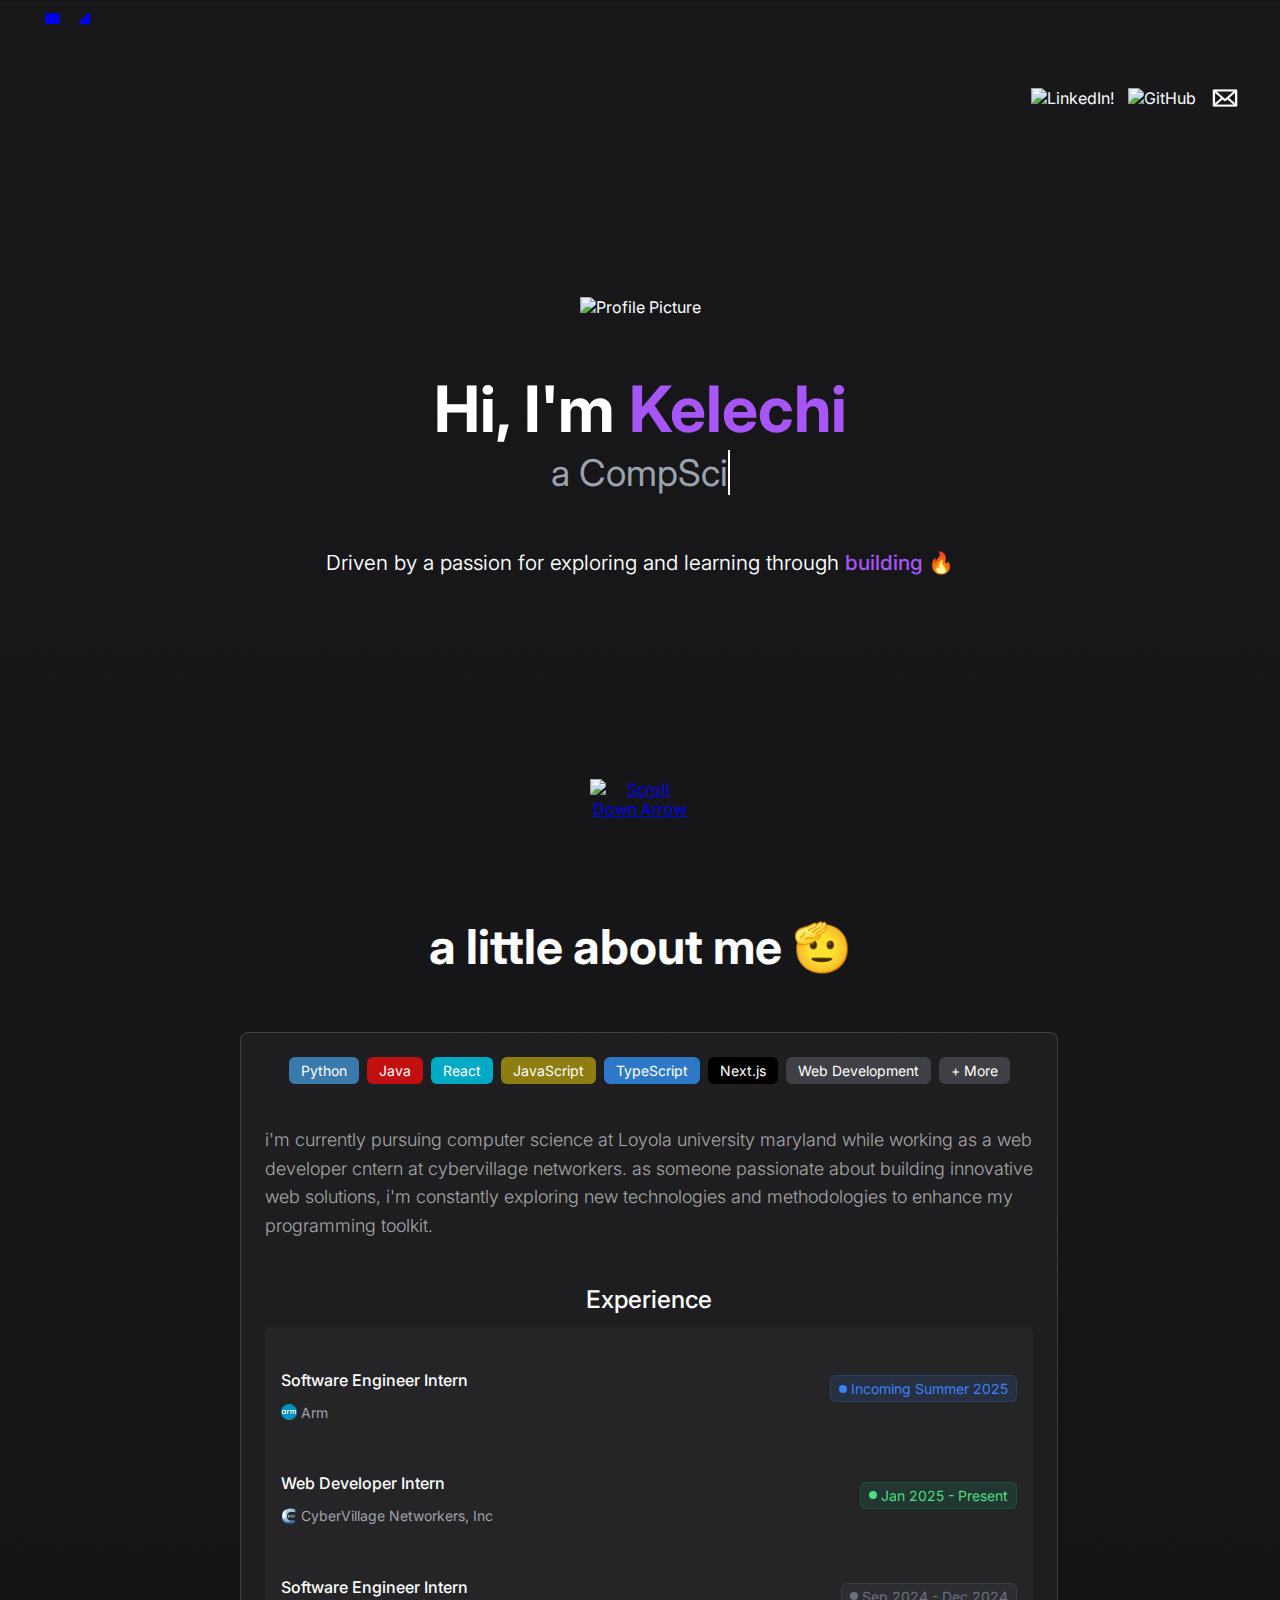
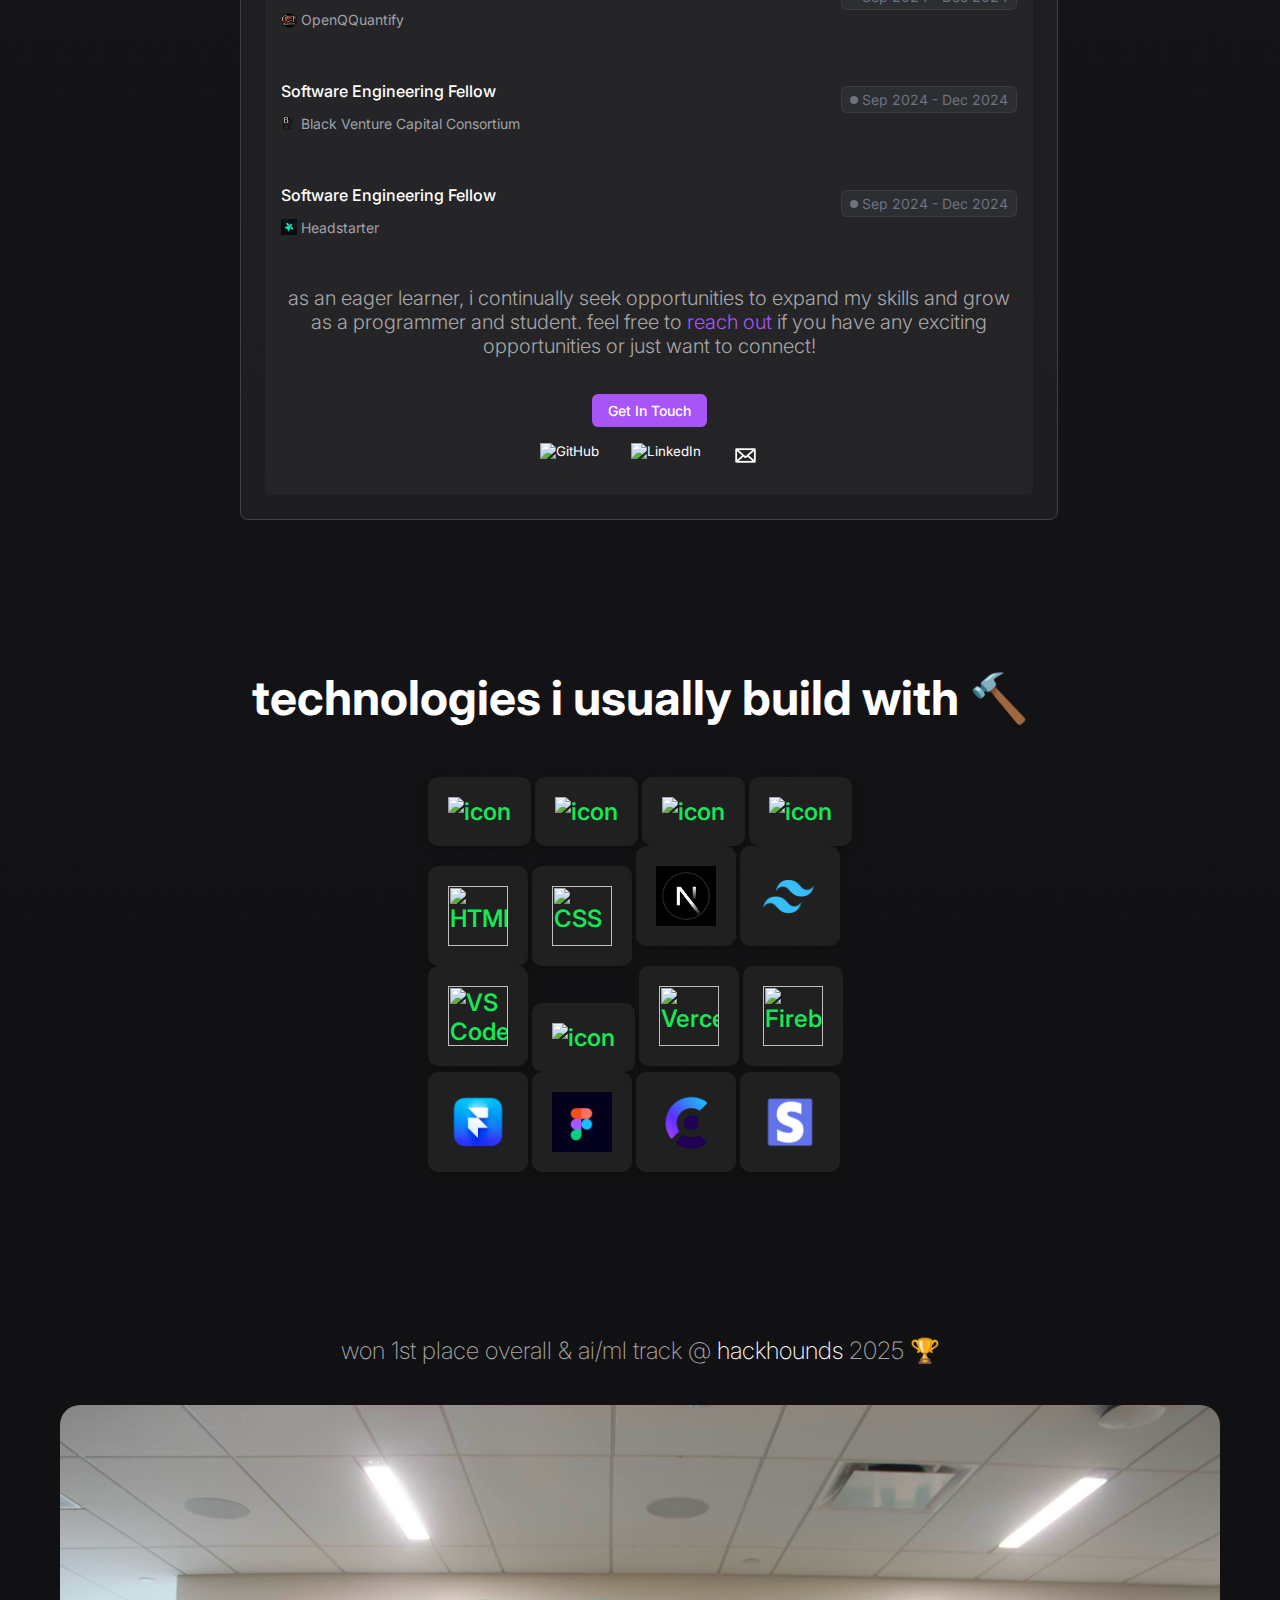
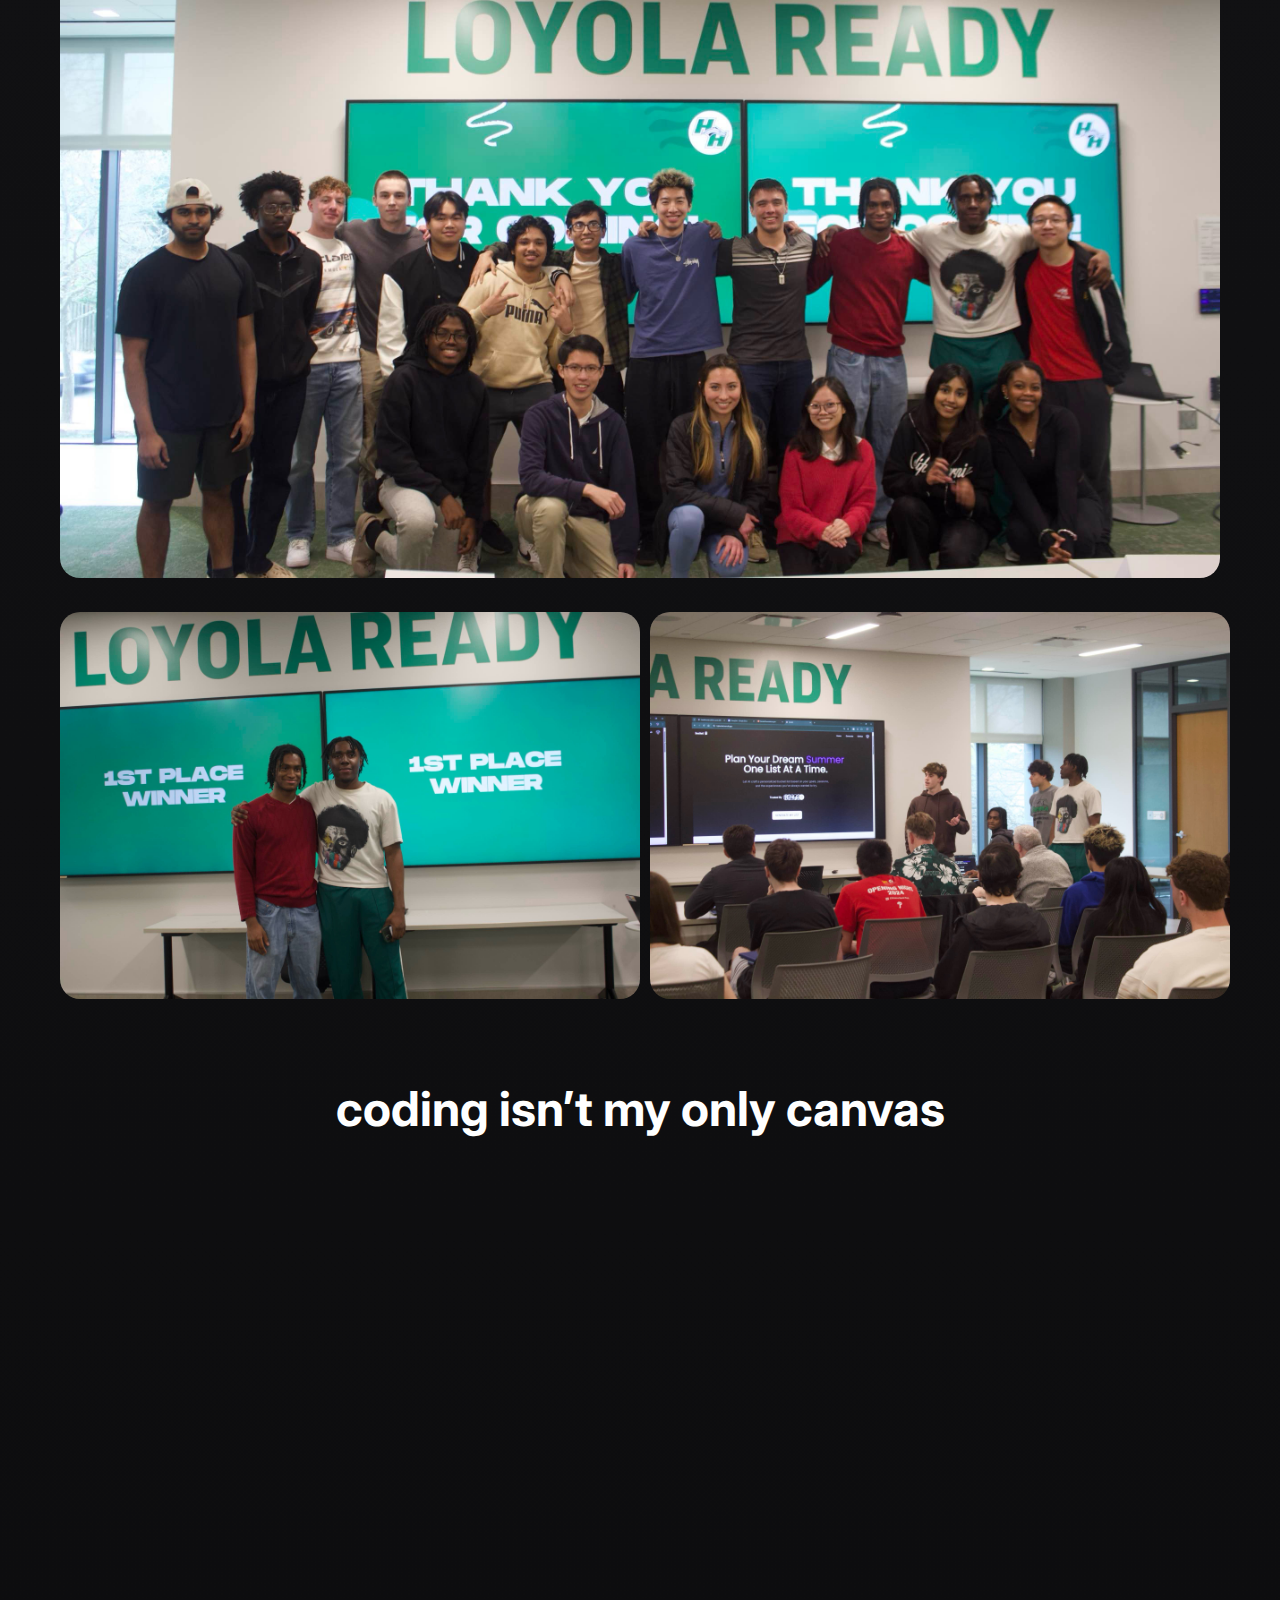
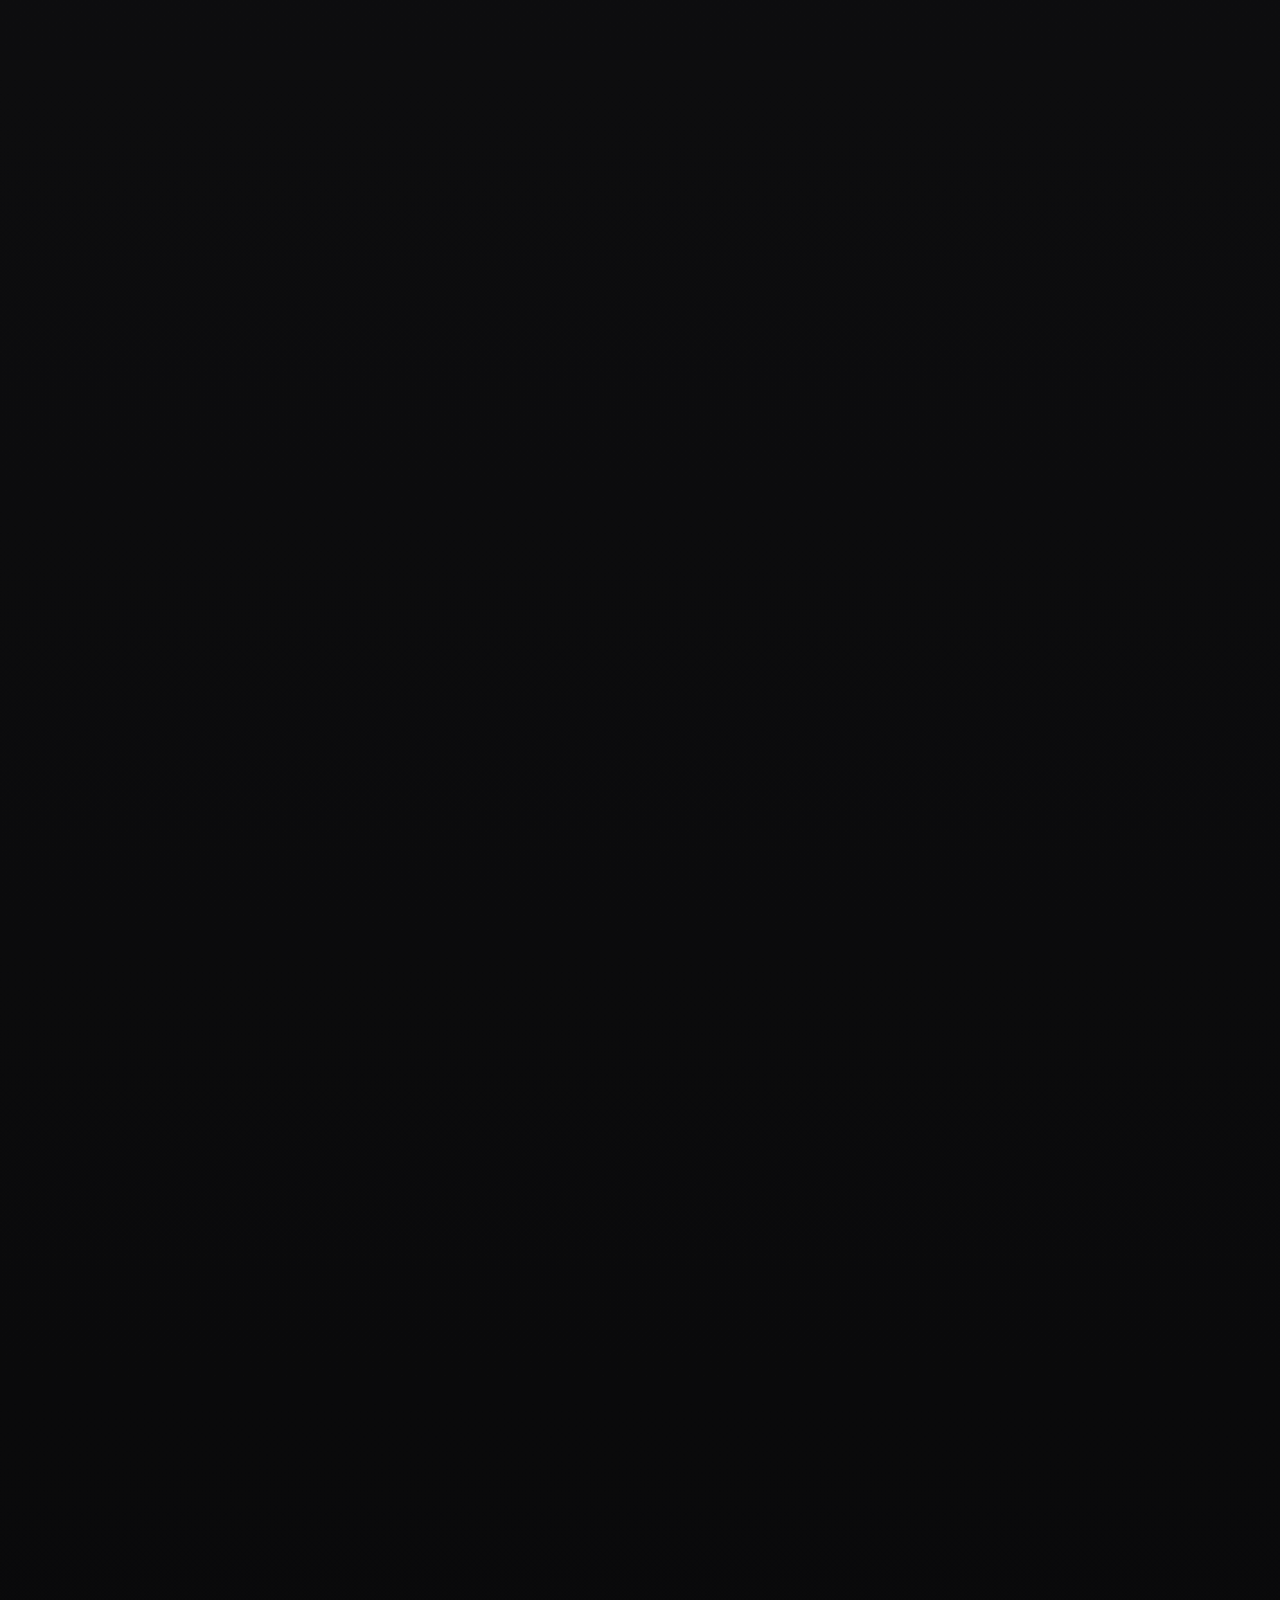
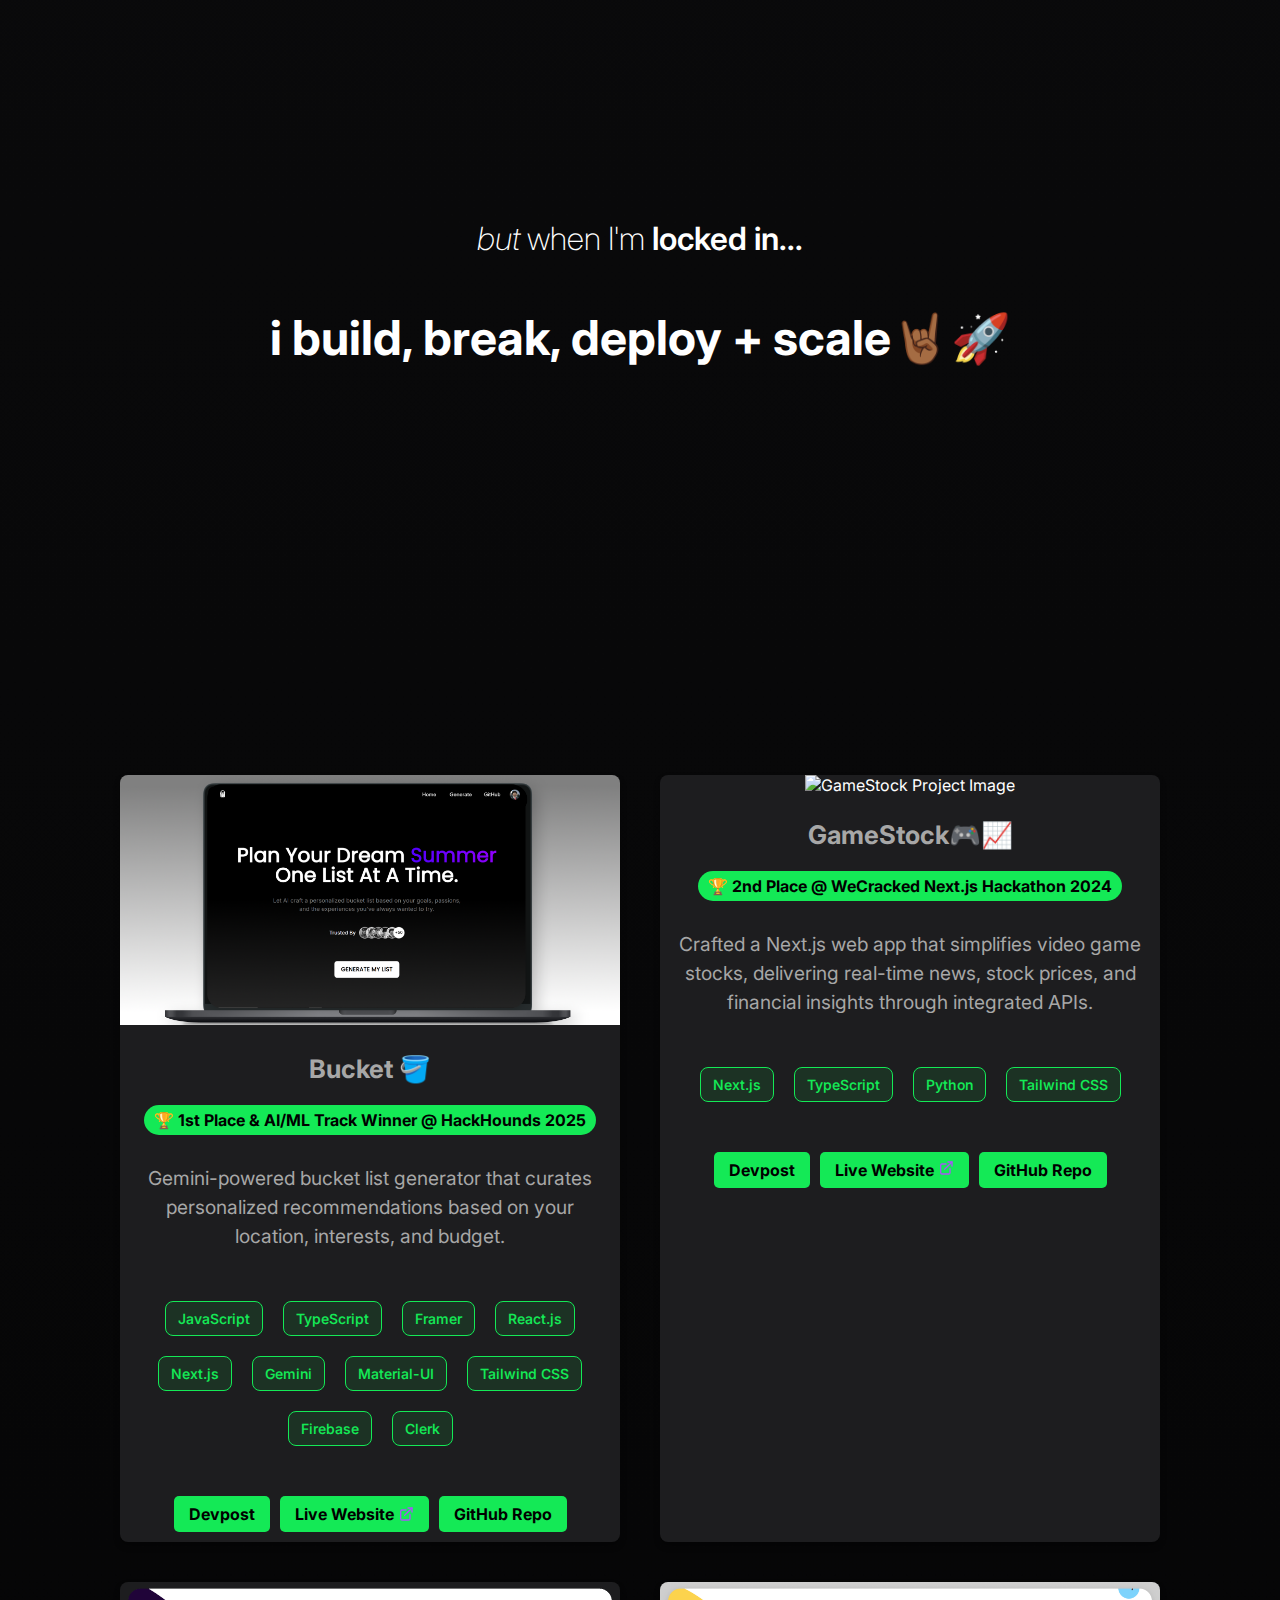
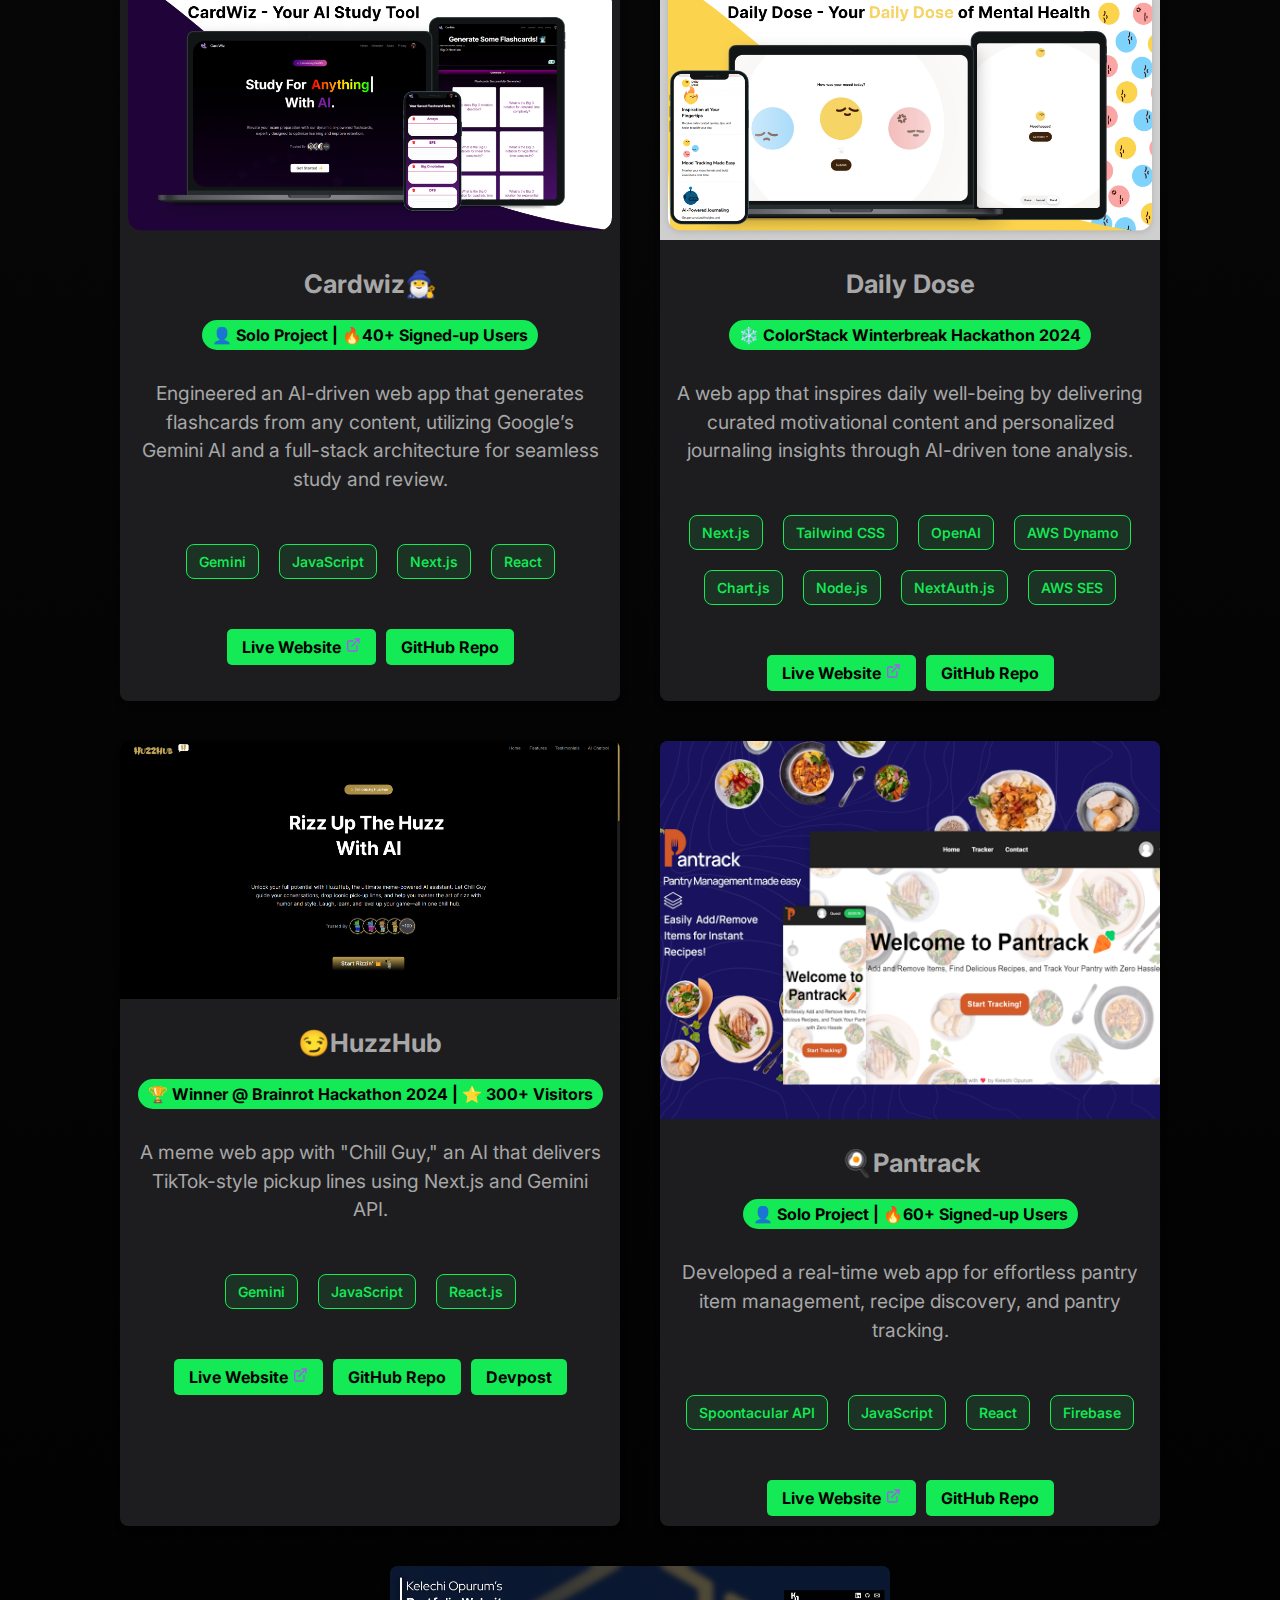
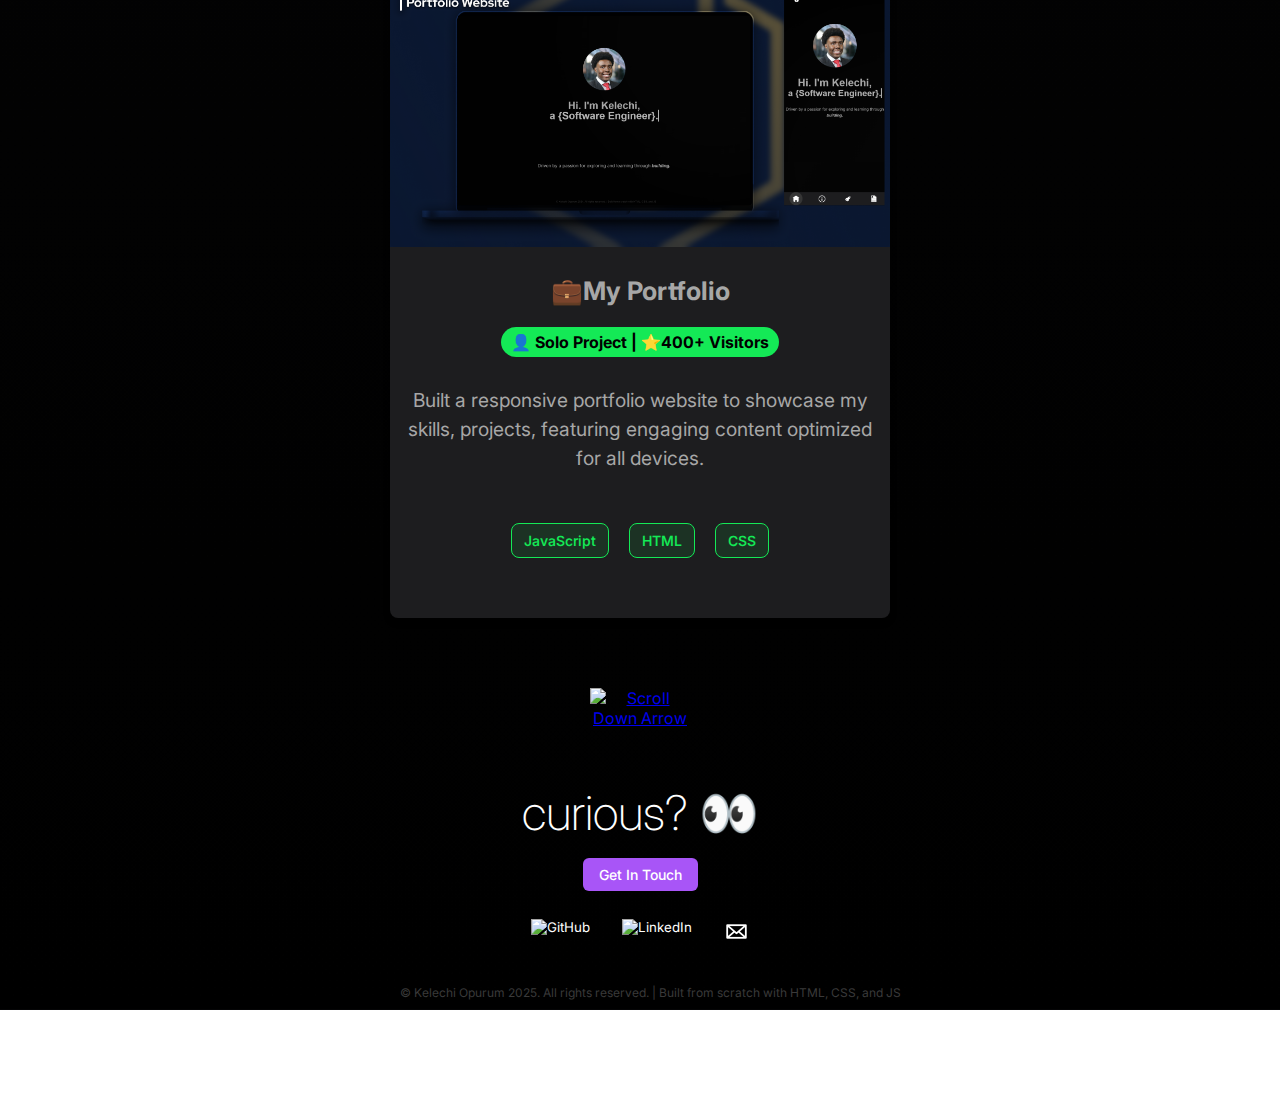
==== index.html @ 840c01eb "🧩 refactor: merge about and projects pages into single index.html" ====
<!DOCTYPE html>
<html lang="en">
<head>
  <meta charset="UTF-8">
  <meta name="viewport" content="width=device-width, initial-scale=1.0">
  <meta name="author" content="Kelechi Opurum">
  <title>Kelechi's Portfolio</title>
  <link rel="icon" type="image/png" sizes="32x32" href="assets/favicon-32x32.png">
  <link rel="stylesheet" href="style.css">
  <link href="https://fonts.googleapis.com/css2?family=Inter:wght@400;700&display=swap" rel="stylesheet">
  <link href="https://fonts.googleapis.com/css2?family=Hanken+Grotesk:wght@400;700&display=swap" rel="stylesheet">
  <script async src="https://www.googletagmanager.com/gtag/js?id=G-FYR78R9WE0"></script>
  <script>
    window.dataLayer = window.dataLayer || [];
    function gtag() { dataLayer.push(arguments); }
    gtag('js', new Date());
    gtag('config', 'G-FYR78R9WE0');
  </script>
  <script>
    (function(w, d, s, l, i) {
      w[l] = w[l] || [];
      w[l].push({ 'gtm.start': new Date().getTime(), event: 'gtm.js' });
      var f = d.getElementsByTagName(s)[0],
        j = d.createElement(s),
        dl = l != 'dataLayer' ? '&l=' + l : '';
      j.async = true;
      j.src = 'https://www.googletagmanager.com/gtm.js?id=' + i + dl;
      f.parentNode.insertBefore(j, f);
    })(window, document, 'script', 'dataLayer', 'GTM-PQ7BLPZZ');
  </script>

    <style>
        html {
        scroll-behavior: smooth;
        }
    </style>
</head>
<body>
  <noscript><iframe src="https://www.googletagmanager.com/ns.html?id=GTM-PQ7BLPZZ" height="0" width="0" style="display:none;visibility:hidden"></iframe></noscript>

  <!-- LOADER -->
  <div class="loader">
    <img src="https://i.postimg.cc/X7H2JjW8/ko.png" alt="Loading..." />
  </div>

  <!--TOP NAVBAR-->
    <!-- KO LOGO -->
    <header class="header" id="home">
        <h1>
            <a href="index.html">
                <img class="interactive-ko spin-on-hover" src="https://i.postimg.cc/BtPjgcWB/ko-white.png" alt="Kelechi Opurum" width="50" height="50" style="outline: olivedrab;">
            </a>
        </h1>
        <!--SOCIALS-->
        <div class="topright">
            <a href="https://www.linkedin.com/in/kelechi-opurum" target="_blank">
                <img class="interactive-img" src="https://i.postimg.cc/bsXsFDpc/linkedin-white.png" 
                alt="LinkedIn!"
                length="25"
                width="25">
            </a>
            <a href="https://github.com/kelechi055/kelechi055" target="_blank">
                <img class="interactive-img" src="https://i.postimg.cc/XZNZcR3r/gitwhite.png"
                alt="GitHub"
                length="30"
                width="30">
            </a>
            <a href="mailto:kelechiopurum2005@gmail.com" target="_blank">
                <img class="interactive-img" src="images/mail.png"
                alt="Send an Email"
                length="30"
                width="30">
            </a>
        </div>
    </header>

  <!-- INDEX SECTION -->
  <!-- Insert content from index.html (hero section, profile, greeting, etc.) -->
    <!--MY FACE-->
    <div class="myface">
        <div class="myfaceimg">
            <img src="images/circlekel.png" width="200" height="200" alt="Profile Picture">
        </div>
    </div>

    <div class="interactive-text-container" style="margin-bottom: 0;">
        <h2 class="interactive-text" style="font-size: 4rem; color: white;">
            Hi, I'm <span style="color: #A855F7;">Kelechi</span> <br>
            <div id="typing-container" style="margin-top: 6px;">
                <div id="typing-text" style="font-size: 2.3rem; color: #9CA3AF; font-weight: lighter;"></div>
            </div>
        </h2>
        
        <div class="center" style="margin-bottom: 0;">
            <!--ABOUT ME-->
            <h3 style="margin-top: 0; color:white; font-weight: 350;">
                Driven by a passion for exploring and learning through <span style="margin-bottom: 0; font-weight: 500; color: #A855F7;">building </span> <span class="fire-text">🔥</span>
            </h3>
        </div>
    </div>
    
    <button class="menu-toggle" aria-label="Open menu">
        &#9776; <!-- This is a hamburger icon -->
    </button>

    <!--typrwriter script-->
    <script src="script.js"></script>


    <!--scroll button-->
    <div class="center" style="margin-top: 100px;">
        <a href="#about-me">
            <img src="images/down-arrow.png" alt="Scroll Down Arrow" class="down-arrows" width="100px" style="margin-bottom: 50px;">
        </a>
    </div>

  <!-- ABOUT SECTION -->

      <!-- ABOUT ME SECTION -->
      <section class="about-section" style="padding: 3rem 0;">
        <div class="about-container" 
            style="display: flex; flex-direction: column; align-items: center; text-align: center; gap: 1rem;">
        
            <!-- About Me Title -->
            <h2 id="about-me"class="interactive-text" style="
                color: #FFFFFF;
                animation: slideUp 2s forwards;
                font-size: 3rem;
                font-weight: bold;
                margin-bottom: 1rem;
                margin-top: 100px;
            ">
                a little about me 🫡<span class="green-text"></span> <br>
                <div id="typing-container">
                    <div id="typing-text"></div>
                </div>
            </h2>
        </div>
    
        <div style="
            background-color: rgba(39,39,42,0.5);
            border: 1px solid #3f3f46;
            border-radius: 0.5rem;
            padding: 1.5rem;
            max-width: 48rem;
            width: 100%;
            animation: slideUp 1s forwards;
        ">
            <div style="display: flex; flex-direction: column; gap: 1.5rem;">
            
            <!-- Heading and Badges Row -->
            <div>
                <div style="display: flex; flex-wrap: wrap; justify-content: center; gap: 0.5rem;">
                    <span style="
                        background: #3A7AAC;
                        padding: 0.3rem 0.75rem;
                        border-radius: 0.375rem;
                        font-size: 0.875rem;
                    ">Python</span>
                    <span style="
                        background: #c21010;
                        padding: 0.3rem 0.75rem;
                        border-radius: 0.375rem;
                        font-size: 0.875rem;
                    ">Java</span>
                    <span style="
                        background: #00AAC4;
                        padding: 0.3rem 0.75rem;
                        border-radius: 0.375rem;
                        font-size: 0.875rem;
                    ">React</span>
                    <span style="
                        background: #8E7E12;
                        padding: 0.3rem 0.75rem;
                        border-radius: 0.375rem;
                        font-size: 0.875rem;
                    ">JavaScript</span>
                    <span style="
                        background: #2D79C7;
                        padding: 0.3rem 0.75rem;
                        border-radius: 0.375rem;
                        font-size: 0.875rem;
                    ">TypeScript</span>
                    <span style="
                        background: #000000;
                        padding: 0.3rem 0.75rem;
                        border-radius: 0.375rem;
                        font-size: 0.875rem;
                    ">Next.js</span>
                    <span style="
                        background: #3f3f46;
                        padding: 0.3rem 0.75rem;
                        border-radius: 0.375rem;
                        font-size: 0.875rem;
                    ">Web Development</span>
                    <span style="
                    background: #3f3f46;
                    padding: 0.3rem 0.75rem;
                    border-radius: 0.375rem;
                    font-size: 0.875rem;
                    ">+ More</span>
                </div>
            </div>
    
            <!-- My Main about me Paragraph -->
            <p style="color: #A7A7A7; line-height: 1.6; margin-bottom: 0; font-size: 18px; font-weight: 300;" >
                i'm currently pursuing computer science at Loyola university maryland while working as a web developer
                cntern at cybervillage networkers. as someone passionate about building innovative web solutions, i'm constantly
                exploring new technologies and methodologies to enhance my programming toolkit.
            </p>
    
            <!-- My Experience Block (main)-->
            <div>
                <h3 style="font-size: 1.525rem; font-weight: 500; margin-bottom: 1px; margin-top: 15px; color: #fff;">Experience</h3>
                <div style="
                background-color: rgba(63,63,70,0.2);
                border-radius: 0.375rem;
                padding: 1rem;
                margin-top: 0.5rem;
                ">
            
                <!-- Experience 1 Block: Incoming :D -->
                <div style="display: flex; flex-wrap: wrap; align-items: center; gap: 0.5rem;">
                    <div>
                    <h5 style="font-size: 1rem; font-weight: 500; margin-bottom: 0.125rem;">
                        Software Engineer Intern
                    </h5>
                    <p style="color: #a1a1aa; font-size: 0.875rem; text-align: left; display: flex; align-items: center;">
                        <a href="https://www.arm.com/" style="display: inline-flex; align-items: center; text-decoration: none; color: inherit;">
                          <img src="images/arm-favicon.png" alt="Arm" style="width: 16px; height: 16px; margin-right: 4px;">
                          Arm
                        </a>
                      </p>
                      
                    </div>
                    <span style="
                        background-color: rgba(59,130,246,0.125);
                        color: #3b82f6;
                        border: 1px solid rgba(59,130,246,0.2);
                        border-radius: 0.375rem;
                        padding: 0.25rem 0.5rem;
                        font-size: 0.875rem;
                        margin-left: auto;
                        display: inline-flex;
                        align-items: center;
                    ">
                    <!-- Static dot -->
                    <span style="
                        display: inline-block;
                        width: 8px;
                        height: 8px;
                        background-color: #3b82f6;
                        border-radius: 50%;
                        margin-right: 4px;
                    "></span>
                    Incoming Summer 2025
                    </span>
                </div>
            
                <!-- Experience 2 Block: Current -->
                <div style="display: flex; flex-wrap: wrap; align-items: center; gap: 0.5rem; margin-top: 0.75rem;">
                    <div>
                    <h5 style="font-size: 1rem; font-weight: 500; margin-bottom: 0.125rem; text-align: left;">
                        Web Developer Intern
                    </h5>
                    <p style="color: #a1a1aa; font-size: 0.875rem; text-align: left; display: flex; align-items: flex-start;">
                        <a href="https://www.linkedin.com/company/cybervillage-networkers-inc./posts/?feedView=all" style="display: inline-flex; align-items: center; text-decoration: none; color: inherit;">
                          <img src="images/cvni-favicon.png" alt="CyberVillage Networkers, Inc" style="width: 16px; height: 16px; margin-right: 4px;">
                          CyberVillage Networkers, Inc
                        </a>
                      </p>
                      
                    </div>
                    <span style="
                    background-color: rgba(16,185,129,0.125);
                    color: #4ade80;
                    border: 1px solid rgba(16,185,129,0.2);
                    border-radius: 0.375rem;
                    padding: 0.25rem 0.5rem;
                    font-size: 0.875rem;
                    margin-left: auto;
                    margin-top: 5px;
                    display: inline-flex;
                    align-items: center;
                  ">
                    <!-- Blinking dot for current experience :) -->
                    <span style="
                      display: inline-block;
                      width: 8px;
                      height: 8px;
                      background-color: #4ade80;
                      border-radius: 50%;
                      margin-right: 4px;
                      animation: blink 1.5s infinite;
                    "></span>
                    Jan 2025 - Present
                  </span>
                </div>
            
                <!-- Experience 3 Block: Previous -->
                <div style="display: flex; flex-wrap: wrap; align-items: center; gap: 0.5rem; margin-top: 0.75rem;">
                    <div>
                    <h5 style="font-size: 1rem; font-weight: 500; margin-bottom: 0.125rem;">
                        Software Engineer Intern
                    </h5>
                    <p style="color: #a1a1aa; font-size: 0.875rem; text-align: left; display: flex; align-items: center;">
                        <a href="https://www.linkedin.com/company/openqquantify/posts/?feedView=all" style="display: inline-flex; align-items: center; text-decoration: none; color: inherit;">
                          <img src="images/openq-favicon.png" alt="OpenQQuantify" style="width: 16px; height: 16px; margin-right: 4px;">
                          OpenQQuantify
                        </a>
                      </p>                      
                    </div>
                    <span style="
                        background-color: rgba(107,114,128,0.125);
                        color: #6b7280;
                        border: 1px solid rgba(107,114,128,0.2);
                        border-radius: 0.375rem;
                        padding: 0.25rem 0.5rem;
                        font-size: 0.875rem;
                        margin-left: auto;
                        display: inline-flex;
                        align-items: center;
                    ">
                    <!-- Static Dot for Previous experience -->
                    <span style="
                        display: inline-block;
                        width: 8px;
                        height: 8px;
                        background-color: #6b7280;
                        border-radius: 50%;
                        margin-right: 4px;
                    "></span>
                    Sep 2024 - Dec 2024
                    </span>
                </div>
  
            
                <!-- Experience 4 Block: Previous - BVCC -->
                <div style="display: flex; flex-wrap: wrap; align-items: center; gap: 0.5rem; margin-top: 0.75rem;">
                    <div>
                    <h5 style="font-size: 1rem; font-weight: 500; margin-bottom: 0.0625rem; text-align: left;">
                        Software Engineering Fellow
                    </h5>
                    <p style="color: #a1a1aa; font-size: 0.875rem; text-align: left; display: flex; align-items: center;">
                        <a href="https://www.bvcc.vc/" style="display: inline-flex; align-items: center; text-decoration: none; color: inherit;">
                        <img src="images/bvcc-favicon.png" alt="Black Venture Capital Consortium" style="width: 16px; height: 16px; margin-right: 4px;">
                        Black Venture Capital Consortium
                        </a>
                    </p>
                    </div>
                    <span style="
                        background-color: rgba(107,114,128,0.125);
                        color: #6b7280;
                        border: 1px solid rgba(107,114,128,0.2);
                        border-radius: 0.375rem;
                        padding: 0.25rem 0.5rem;
                        font-size: 0.875rem;
                        margin-left: auto;
                        display: inline-flex;
                        align-items: center;
                    ">
                    <!-- Static Dot -->
                    <span style="
                        display: inline-block;
                        width: 8px;
                        height: 8px;
                        background-color: #6b7280;
                        border-radius: 50%;
                        margin-right: 4px;
                    "></span>
                    Sep 2024 - Dec 2024
                    </span>
                </div>
  
                <!-- Experience 5 Block: Previous - Headstarter -->
                <div style="display: flex; flex-wrap: wrap; align-items: center; gap: 0.5rem; margin-top: 0.75rem;">
                    <div>
                    <h5 style="font-size: 1rem; font-weight: 500; margin-bottom: 0.0625rem; text-align: left;">
                        Software Engineering Fellow
                    </h5>
                    <p style="color: #a1a1aa; font-size: 0.875rem; text-align: left; display: flex; align-items: center;">
                        <a href="https://headstarter.co/" style="display: inline-flex; align-items: center; text-decoration: none; color: inherit;">
                        <img src="images/headstarter-favicon.png" alt="Headstarter" style="width: 16px; height: 16px; margin-right: 4px;">
                        Headstarter
                        </a>
                    </p>
                    </div>
                    <span style="
                        background-color: rgba(107,114,128,0.125);
                        color: #6b7280;
                        border: 1px solid rgba(107,114,128,0.2);
                        border-radius: 0.375rem;
                        padding: 0.25rem 0.5rem;
                        font-size: 0.875rem;
                        margin-left: auto;
                        display: inline-flex;
                        align-items: center;
                    ">
                    <!-- Static Dot -->
                    <span style="
                        display: inline-block;
                        width: 8px;
                        height: 8px;
                        background-color: #6b7280;
                        border-radius: 50%;
                        margin-right: 4px;
                    "></span>
                    Sep 2024 - Dec 2024
                    </span>
                </div>  
  
            <!-- Additional C2Action -->
            <div style="padding-top: 1rem;">
                <p style="color: #A7A7A7; margin-bottom: 1rem; font-size: 20px; font-weight: 300; text-align: center;">
                as an eager learner, i continually seek opportunities to expand my skills and grow as a programmer
                and student. feel free to <a href="https://www.linkedin.com/in/kelechi-opurum/" 
                style="color: #A855F7; text-decoration: none; ">reach out</a> if you have any exciting opportunities or just want to connect!
                </p>
                <div style="display: flex; justify-content: center; align-items: center; gap: 0.75rem; text-align: center;">
                    <!-- Button 1 -->
                    <a href="mailto:kelechiopurum2005@gmail.com" class="btn-get-in-touch purple-fire-link" style="
                        display: inline-flex;
                        align-items: center;
                        justify-content: center;
                        padding: 0.5rem 1rem;
                        font-size: 0.875rem;
                        font-weight: 500;
                        border-radius: 0.375rem;
                        text-decoration: none;
                        color: #fff;
                        background-color: #A855F7;
                        transition: background-color 0.3s ease;
                        margin-top: 20px;
                    ">
                        Get In Touch
                    </a>
                </div>
                
            </div>
    
            <!-- social media icons -->
            <div style="display: flex; justify-content: center; gap: 1rem; margin-top: 0.5rem;">
                <a href="https://github.com/kelechi055" target="_blank">
                    <button style="
                    background: transparent;
                    border: none;
                    color: #fff;
                    border-radius: 9999px;
                    padding: 0.5rem;
                    cursor: pointer;
                    ">
                        <img src="https://i.postimg.cc/XZNZcR3r/gitwhite.png" alt="GitHub" width="25" height="25">
                    </button>
                </a>

                <a href="https://www.linkedin.com/in/kelechi-opurum/" target="_blank">
                    <button style="
                    background: transparent;
                    border: none;
                    color: #fff;
                    border-radius: 9999px;
                    padding: 0.5rem;
                    cursor: pointer;
                    ">
                        <img src="https://i.postimg.cc/bsXsFDpc/linkedin-white.png" alt="LinkedIn" width="25" height="25">
                    </button>
                </a>
                
                <a href="mailto:kelechiopurum2005@gmail.com" target="_blank">
                    <button class="slide-down;" style="
                    background: transparent;
                    border: none;
                    color: #fff;
                    border-radius: 9999px;
                    padding: 0.5rem;
                    cursor: pointer;
                    ">
                        <img src="images/mail.png" alt="Email" width="25" height="25">
                    </button>
                </a>
            </div>
            </div>
        </div>
        </div>
    </section>
  

    
    <!-- TECH STACK -->

    
    <h2 style="
        color: #FFFFFF;
        animation: slideUp 2s forwards;
        font-size: 3rem;
        font-weight: bold;
        margin-bottom: 0;
        margin-top: 100px;
    ">
    technologies i usually build with 🔨
    </h2>
    <!-- SEPARATE HERE WITH SPACE -->
    <div class="tech-stack" style="margin-bottom: 0;"> 
        <div class="tech-stack-row" style="margin-bottom: 40px;">
            <img src="https://techstack-generator.vercel.app/python-icon.svg" alt="icon" class="icon" title = 'Python'/>
            <img src="https://techstack-generator.vercel.app/js-icon.svg" alt="icon" class="icon" title = 'JavaScript'/>
            <img src="https://techstack-generator.vercel.app/ts-icon.svg" alt="icon" class="icon" title = 'TypeScript'/>
            <img src="https://techstack-generator.vercel.app/react-icon.svg" alt="icon" class="icon" title = 'React' />
            <br>
            <div style="display: flex;"></div><img src="images/html.png" width="60" height="60" title="HTML"/>
            <img src="images/css.png" width="60" height="60" title="CSS"/>
            <img src="images/nextjs.png" width="200" height="200" title="NextJS"/>
            <img src="images/tailwind.png" width="300" height="200" title="Tailwind CSS"/>
            <br>
            <img src="images/visual-studio-code.png" width="350" height="100" title="VS Code"/>
            <img src="https://techstack-generator.vercel.app/github-icon.svg" alt="icon" class="icon" title = 'GitHub' />
            <img src="https://cdn.jsdelivr.net/gh/devicons/devicon@latest/icons/vercel/vercel-original.svg" width="60" height="60" title="Vercel"/>
            <img src="images/firebase.png" width="60" height="60" title="Firebase"/>
            <br>

            <img src="images/framer.png" alt="icon" class="icon" title = 'Framer' />
            <img src="images/figma.png" alt="icon" class="icon" title = 'Figma' width="100%" height="100%"/>
            <img src="images/clerk.png" alt="icon" class="icon" title = 'Clerk' />
            <img src="images/stripe.png" alt="icon" class="icon" title = 'Stripe' />

        </div>
    </div>
    
    </div>
    
    <!-- GALLERY SECTION -->
    <section id="gallery" class="gallery-section">
        <div class="gallery-container">
    

        <h2 style="
            animation: none !important;
            font-size: 1.5rem;
            font-weight: bold;
            margin-top: 80px;
            margin-bottom: 0;
            font-weight: 200;
          ">
            won 1st place overall &amp; ai/ml track @ <a href="https://devpost.com/software/bucket-3hzwcf" style="text-decoration: none; color:rgb(255, 255, 255);">hackhounds</a> 2025 🏆
        </h2>
        
        <!-- Featured Image Section -->
        <div class="featured-image">
            <img src="images/groupflick.jpeg" style="border-radius: 20px;" width="100%" height="450" alt="Featured Image" draggable="false">
        </div>

        <!-- Featured Image Section -->
        <div class="featured-image2" style="display: flex; justify-content: space-between; align-items: center; gap: 10px; margin-bottom: 70px;">
            <img src="images/1stplace.jpeg" width="100%" height="450" alt="Featured Image" draggable="false" style="border-radius: 20px;">
            <img src="images/presentation.jpeg" width="100%" height="450" alt="Featured Image" draggable="false" style="border-radius: 20px;">
        </div>

        <h2 style="
        color: #FFFFFF;
        animation: slideUp 2s forwards;
        font-size: 3rem;
        font-weight: bold;
        margin-bottom: 0;
        margin-top: 100px;
        ">
        coding isn’t my only canvas
        </h2>

        <!-- Gallery Grid -->
        <div class="gallery-grid" style="border-radius: 20px;">
            <!-- Other Gallery Items -->
            <div class="gallery-item">
                <img src="images/bg10.JPEG" width="300" height="400" alt="Image 12" draggable="false">
            </div>
            <div class="gallery-item">
                <img src="images/img1.jpeg" width="30" height="450" alt="Image 7" draggable="false">
            </div>
            <div class="gallery-item">
                <img src="images/bg11.JPEG" width="300" height="400" alt="Image 13" draggable="false">
            </div>
            <div class="gallery-item">
                <img src="images/img3.jpeg" width="300" height="400" alt="Image 14" draggable="false">
            </div>
            <div class="gallery-item">
                <img src="images/fit.jpg" width="300" height="400" alt="Image 15" draggable="false">
            </div>
            <div class="gallery-item">
                <img src="images/bg14.JPEG" width="300" height="400" alt="Image 16" draggable="false">
            </div>
            <div class="gallery-item">
                <img src="images/bg3.JPEG" width="300" height="450" alt="Image 3" draggable="false">
            </div>
            <div class="gallery-item">
                <img src="images/fit2.jpg" width="300" height="450" alt="Image 5" draggable="false">
            </div>
            <div class="gallery-item">
                <img src="images/bg9.JPEG" width="300" height="450" alt="Image 6" draggable="false">
            </div>
        </div>
        </div>

    </section>
  
    <section>
        <div class="gallery-title" style="font-size: 1.0rem; animation: reverse;">
            <div class="gallery-title" id="projects" style="font-size: 1.0rem; animation: reverse; text-align: center;">
                <h2 style="
                    color: #FFFFFF;
                    animation: slideUp 2s forwards;
                    font-size: 2rem;
                    font-weight: bold;
                    margin-bottom: 50px;
                    margin-top: 30px;
                    font-weight: 200;
                ">
                    <span style="font-style: italic;"> but </span> when I'm
                    <a style="font-weight: 600;">locked in...</a>
                </h2>

            </div>
        </div>
    </section>

    <!--Script for scrolling-->
    <script>
        document.addEventListener('DOMContentLoaded', function() {
        const items = document.querySelectorAll('.gallery-item');
        
        function isElementInViewport(el) {
            const rect = el.getBoundingClientRect();
            return (
            rect.top >= 0 &&
            rect.left >= 0 &&
            rect.bottom <= (window.innerHeight || document.documentElement.clientHeight) &&
            rect.right <= (window.innerWidth || document.documentElement.clientWidth)
            );
        }
        
        function checkItems() {
            items.forEach(item => {
            if (isElementInViewport(item) && !item.classList.contains('viewed')) {
                item.classList.add('slide-up');
                item.classList.add('viewed');
            }
            });
        }
        
        window.addEventListener('scroll', checkItems);
        window.addEventListener('resize', checkItems); // handle resize events
        checkItems(); // check items on initial load
        });
    </script>


    
    <script>
        document.addEventListener("DOMContentLoaded", function() {
            const loader = document.querySelector(".loader");
            loader.style.display = "none"; //hides the loader
        });
    </script>
    <script>
        // this will select all the images
        const images = document.querySelectorAll('.image');

        images.forEach(image => {
            // no right click on images :)
            image.addEventListener('contextmenu', function(e) {
                e.preventDefault();
            });

            // prevent users from dragging and dropping images
            image.addEventListener('dragstart', function(e) {
                e.preventDefault();
            });
        });

        // no right click on all images on the page
        document.addEventListener('contextmenu', function(e) {
            if (e.target.tagName === 'IMG') {
                e.preventDefault();
            }
        });
    </script>

    <script>
        document.addEventListener('DOMContentLoaded', function() {
            const items = document.querySelectorAll('.gallery-item');

            function isElementInViewport(el) {
                const rect = el.getBoundingClientRect();
               
                return (
                    rect.top < (window.innerHeight || document.documentElement.clientHeight) &&
                    rect.bottom > 0
                );
            }

            function checkItems() {
                items.forEach(item => {
                    if (isElementInViewport(item) && !item.classList.contains('viewed')) {
                        item.classList.add('slide-up');
                        item.classList.add('viewed');
                    }
                });
            }

            window.addEventListener('scroll', checkItems);
            window.addEventListener('resize', checkItems);
            checkItems(); 
        });
    </script>

  <!-- PROJECTS SECTION -->
    <style>
        body {
            font-family: 'Inter', sans-serif;
        }
        /* Popup background */
        .popup {
            display: none; /* Hidden by default */
            position: fixed;
            z-index: 1000;
            left: 0;
            top: 0;
            width: 100%;
            height: 100%;
            overflow: auto;
            background-color: rgba(0, 0, 0, 0.8); /* Black background with opacity */
        }

        /* Popup content */
        .popup-content {
            background-color: #1D1D1F;
            margin: 5% auto;
            padding: 20px;
            border-radius: 30px;
            width: 80%;
            max-width: 900px;
            position: center;
        }

        /* Close button */
        .close {
            color: #ff0000;
            float: right;
            font-size: 50px;
            font-weight: bold;
        }

        .close:hover,
        .close:focus {
            color: rgb(160, 15, 15);
            text-decoration: none;
            cursor: pointer;
        }

        /* Popup image */
        #popup-image {
            width: 100%;
            height: auto;
        }
    </style>
</head>

    <!--Projects Section-->

    <h2 style="
        color: #FFFFFF;
        animation: slideUp 2s forwards;
        font-size: 3rem;
        font-weight: bold;
        margin-bottom: 1rem;
    ">
    i build, break, deploy + scale🤘🏾🚀
    </h2>

    <!-- my projects stats section ;) -->
    <div class="stats-section">
        <div class="stats-grid">
        <div class="stat-item" data-value="100">
            <div class="icon-container">
            <svg xmlns="http://www.w3.org/2000/svg" width="24" height="24" viewBox="0 0 24 24" fill="none" stroke="currentColor" stroke-width="2" stroke-linecap="round" stroke-linejoin="round" class="users-icon">
                <path d="M16 21v-2a4 4 0 0 0-4-4H6a4 4 0 0 0-4 4v2"></path>
                <circle cx="9" cy="8" r="4"></circle>
                <path d="M22 21v-2a4 4 0 0 0-3-3.87"></path>
                <path d="M16 3.13a4 4 0 0 1 0 7.75"></path>
            </svg>
            </div>
            <div class="stat-value">0</div>
            <div class="stat-label">Total Users</div>
        </div>
        <div class="stat-item" data-value="5600">
            <div class="icon-container">
            <svg xmlns="http://www.w3.org/2000/svg" width="24" height="24" viewBox="0 0 24 24" fill="none" stroke="currentColor" stroke-width="2" stroke-linecap="round" stroke-linejoin="round" class="eye-icon">
                <path d="M2 12s3-7 10-7 10 7 10 7-3 7-10 7-10-7-10-7Z"></path>
                <circle cx="12" cy="12" r="3"></circle>
            </svg>
            </div>
            <div class="stat-value">0</div>
            <div class="stat-label">Page Views</div>
        </div>
        <div class="stat-item" data-value="10">
            <div class="icon-container">
            <svg xmlns="http://www.w3.org/2000/svg" width="24" height="24" viewBox="0 0 24 24" fill="none" stroke="currentColor" stroke-width="2" stroke-linecap="round" stroke-linejoin="round" class="code-icon">
                <polyline points="16 18 22 12 16 6"></polyline>
                <polyline points="8 6 2 12 8 18"></polyline>
            </svg>
            </div>
            <div class="stat-value">0</div>
            <div class="stat-label">Projects</div>
        </div>
        <div class="stat-item" data-value="4">
            <div class="icon-container">
            <svg xmlns="http://www.w3.org/2000/svg" width="24" height="24" viewBox="0 0 24 24" fill="none" stroke="currentColor" stroke-width="2" stroke-linecap="round" stroke-linejoin="round" class="award-icon">
                <circle cx="12" cy="8" r="7"></circle>
                <polyline points="8.21 13.89 7 23 12 20 17 23 15.79 13.88"></polyline>
            </svg>
            </div>
            <div class="stat-value">0</div>
            <div class="stat-label">Awards</div>
        </div>
        </div>
    </div>

    <div class="projects-container">

        <!-- Project 1 -->
        <div class="project-card">
            <div class="project-image-container">
                <img class="project-image" src="images/bucketshowcase.png" alt="Bucket Project Image">
            </div>
            <div class="project-content">
                <h3 class="project-title">Bucket 🪣</h3>
                <a class="placement-badge" href="https://trybucket.vercel.app" target="_blank">
                    🏆 1st Place & AI/ML Track Winner @ HackHounds 2025
                </a>
                <p class="project-description">
                    Gemini-powered bucket list generator that curates personalized recommendations based on your location, interests, and budget.
                </p>
                <div class="tech-stack">
                    <span>JavaScript</span>
                    <span>TypeScript</span>
                    <span>Framer</span>
                    <span>React.js</span>
                    <span>Next.js</span>
                    <span>Gemini</span>
                    <span>Material-UI</span>
                    <span>Tailwind CSS</span>
                    <span>Firebase</span>
                    <span>Clerk</span>
                </div>
                
                <div class="project-links">
                    <a class="project-link" href="https://devpost.com/software/bucket-3hzwcf" target="_blank">Devpost</a>
                    <a class="project-link" href="https://trybucket.vercel.app" target="_blank" style="display: inline-flex; align-items: center; gap: 0.25rem;">
                        Live Website
                        <svg xmlns="http://www.w3.org/2000/svg" width="16" height="16" fill="none" stroke="#A855F7" stroke-width="2" stroke-linecap="round" stroke-linejoin="round" viewBox="0 0 24 24">
                          <path d="M18 13v6a2 2 0 0 1-2 2H6a2 2 0 0 1-2-2V8a2 2 0 0 1 2-2h6" />
                          <polyline points="15 3 21 3 21 9" />
                          <line x1="10" y1="14" x2="21" y2="3" />
                        </svg>
                      </a>
                      
                    <a class="project-link" href="https://github.com/kelechi055/bucket" target="_blank">GitHub Repo</a>
                </div>
            </div>
        </div>

        <!-- Project 2 -->
        <div class="project-card">
            <div class="project-image-container">
                <img class="project-image" src="images/showcase.png" alt="GameStock Project Image">
            </div>
            <div class="project-content">
                <h3 class="project-title">GameStock🎮📈</h3>
                <a class="placement-badge" href="hhttps://main--gamestockwebsite.netlify.app/">🏆 2nd Place @ WeCracked Next.js Hackathon 2024</a>
                <p class="project-description">
                    Crafted a Next.js web app that simplifies video game stocks, delivering real-time news, stock prices, and financial insights through integrated APIs.
                </p>
                <div class="tech-stack">
                    <span>Next.js</span>
                    <span>TypeScript</span>
                    <span>Python</span>
                    <span>Tailwind CSS</span>
                </div>
                <div class="project-links">
                    <a class="project-link" href="https://devpost.com/software/gamestock-a8u7zm" target="_blank">Devpost</a>
                    <a class="project-link" href="https://main--gamestockwebsite.netlify.app/" target="_blank">Live Website
                        <svg xmlns="http://www.w3.org/2000/svg" width="16" height="16" fill="none" stroke="#A855F7" stroke-width="2" stroke-linecap="round" stroke-linejoin="round" viewBox="0 0 24 24">
                            <path d="M18 13v6a2 2 0 0 1-2 2H6a2 2 0 0 1-2-2V8a2 2 0 0 1 2-2h6" />
                            <polyline points="15 3 21 3 21 9" />
                            <line x1="10" y1="14" x2="21" y2="3" />
                          </svg>
                    </a>
                    <a class="project-link" href="https://github.com/saikrupa82/WeCrackedHackathon" target="_blank">GitHub Repo</a>
                </div>
            </div>
        </div>

        <!-- Project 2 -->
        <div class="project-card">
            <img class="project-image" src="images/cardwiz.png" alt="VibeCheck Project Image">
            <div class="project-content">
                <h3 class="project-title">Cardwiz🧙‍♂️</h3>
                <a class="placement-badge" href="https://cardwiz-ai.vercel.app/">👤 Solo Project | 🔥40+ Signed-up Users</a>
                <p class="project-description">
                    Engineered an AI-driven web app that generates flashcards from any content, utilizing Google’s Gemini AI and a full-stack architecture for seamless study and review.
                </p>
                <div class="tech-stack">
                    <span>Gemini</span>
                    <span>JavaScript</span>
                    <span>Next.js</span>
                    <span>React</span>
                </div>
                <div class="project-links">
                    <a class="project-link" href="https://cardwiz-ai.vercel.app/" target="_blank">Live Website
                        <svg xmlns="http://www.w3.org/2000/svg" width="16" height="16" fill="none" stroke="#A855F7" stroke-width="2" stroke-linecap="round" stroke-linejoin="round" viewBox="0 0 24 24">
                            <path d="M18 13v6a2 2 0 0 1-2 2H6a2 2 0 0 1-2-2V8a2 2 0 0 1 2-2h6" />
                            <polyline points="15 3 21 3 21 9" />
                            <line x1="10" y1="14" x2="21" y2="3" />
                          </svg>
                    </a>
                    <a class="project-link" href="https://github.com/kelechi055/cardwiz" target="_blank">GitHub Repo</a>
                </div>
            </div>
        </div>

        <!-- Project 3 -->
        <div class="project-card">
            <img class="project-image" src="images/DailyDoseShowCase.png" alt="DailyDose Project Image">
            <div class="project-content">
                <h3 class="project-title">Daily Dose</h3>
                <a class="placement-badge" href="https://www.daily-dose.me/">❄️ ColorStack Winterbreak Hackathon 2024</a>
                <p class="project-description">
                    A web app that inspires daily well-being by delivering curated motivational content and personalized journaling insights through AI-driven tone analysis.
                </p>
                <div class="tech-stack">
                    <span>Next.js</span>
                    <span>Tailwind CSS</span>
                    <span>OpenAI</span>
                    <span>AWS Dynamo</span>
                    <span>Chart.js</span>
                    <span>Node.js</span>
                    <span>NextAuth.js</span>
                    <span>AWS SES</span>
                </div>
                <div class="project-links">
                    <a class="project-link" href="https://www.daily-dose.me/" target="_blank">Live Website
                        <svg xmlns="http://www.w3.org/2000/svg" width="16" height="16" fill="none" stroke="#A855F7" stroke-width="2" stroke-linecap="round" stroke-linejoin="round" viewBox="0 0 24 24">
                            <path d="M18 13v6a2 2 0 0 1-2 2H6a2 2 0 0 1-2-2V8a2 2 0 0 1 2-2h6" />
                            <polyline points="15 3 21 3 21 9" />
                            <line x1="10" y1="14" x2="21" y2="3" />
                          </svg>
                    </a>
                    </a>
                    <a class="project-link" href="https://github.com/BG-legacy/Daily-Dose" target="_blank">GitHub Repo</a>
                </div>
            </div>
        </div>

        <!-- Project 4 -->
        <div class="project-card">
            <img class="project-image" src="images/huzzhub.png" alt="HuzzHub Project Image">
            <div class="project-content">
                <h3 class="project-title">😏HuzzHub</h3>
                <a class="placement-badge" href="https://devpost.com/software/huzzhub-h52udq" target="_blank">
                    🏆 Winner @ Brainrot Hackathon 2024 | ⭐ 300+ Visitors
                </a>
                <p class="project-description">
                    A meme web app with "Chill Guy," an AI that delivers TikTok-style pickup lines using Next.js and Gemini API.
                </p>
                <div class="tech-stack">
                    <span>Gemini</span>
                    <span>JavaScript</span>
                    <span>React.js</span>
                </div>
                <div class="project-links">
                    <a class="project-link" href="https://huzz-hub.vercel.app/" target="_blank">Live Website
                        <svg xmlns="http://www.w3.org/2000/svg" width="16" height="16" fill="none" stroke="#A855F7" stroke-width="2" stroke-linecap="round" stroke-linejoin="round" viewBox="0 0 24 24">
                            <path d="M18 13v6a2 2 0 0 1-2 2H6a2 2 0 0 1-2-2V8a2 2 0 0 1 2-2h6" />
                            <polyline points="15 3 21 3 21 9" />
                            <line x1="10" y1="14" x2="21" y2="3" />
                          </svg>
                    </a>
                    <a class="project-link" href="https://github.com/kelechi055/HuzzHub" target="_blank">GitHub Repo</a>
                    <a class="project-link" href="https://devpost.com/software/huzzhub-h52udq" target="_blank">Devpost</a>
                </div>
            </div>
        </div>

        <!-- Project 5 -->
        <div class="project-card">
            <img class="project-image" src="images/pantrackshowcase.png" alt="AI Pantry Tracker Project Image">
            <div class="project-content">
                <h3 class="project-title">🍳Pantrack</h3>
                <a class="placement-badge" href="https://cardwiz-ai.vercel.app/">👤 Solo Project | 🔥60+ Signed-up Users</a>
                <p class="project-description">
                    Developed a real-time web app for effortless pantry item management, recipe discovery, and pantry tracking.
                </p>
                <div class="tech-stack">
                    <span>Spoontacular API</span>
                    <span>JavaScript</span>
                    <span>React</span>
                    <span>Firebase</span>
                </div>
                <div class="project-links">
                    <a class="project-link" href="https://pantrackapp.vercel.app/" target="_blank">Live Website
                        <svg xmlns="http://www.w3.org/2000/svg" width="16" height="16" fill="none" stroke="#A855F7" stroke-width="2" stroke-linecap="round" stroke-linejoin="round" viewBox="0 0 24 24">
                            <path d="M18 13v6a2 2 0 0 1-2 2H6a2 2 0 0 1-2-2V8a2 2 0 0 1 2-2h6" />
                            <polyline points="15 3 21 3 21 9" />
                            <line x1="10" y1="14" x2="21" y2="3" />
                          </svg>
                    </a>
                    <a class="project-link" href="https://github.com/kelechi055/pantrack" target="_blank">GitHub Repo</a>
                </div>
            </div>
        </div>

        <!-- Project 6-->
        <div class="project-card">
            <img class="project-image" src="images/portfolioshowcase.png" alt="Portfolio Project Image">
            <div class="project-content">
                <h3 class="project-title">💼My Portfolio</h3>
                <a class="placement-badge" href="/">👤 Solo Project | ⭐400+ Visitors</a>
                <p class="project-description">
                    Built a responsive portfolio website to showcase my skills, projects, featuring engaging content optimized for all devices.
                </p>
                <div class="tech-stack">
                    <span>JavaScript</span>
                    <span>HTML</span>
                    <span>CSS</span>
                </div>
            </div>   
        </div>
    </div>

    <!--scroll button-->
    <div class="center" style="margin-top: 0;">
        <a href="#home">
            <img src="images/top-arrow.png" alt="Scroll Down Arrow" class="down-arrows" width="100px" style="margin-bottom: 0px; animation-duration: 1s;">
        </a>
    </div>

        <!-- Additional C2Action -->
        <div style="padding-top: 1rem;">
            <p style="color: #A7A7A7; margin-bottom: 1rem; font-size: 20px;">
                <h2 style="
                    color: #FFFFFF;
                    animation: slideUp 2s forwards;
                    font-size: 3rem;
                    font-weight: bold;
                    margin-bottom: 1rem;
                    font-weight: 200;
                ">
                    curious? 👀
                </h2>
            </p>
            <div style="display: flex; flex-direction: column; align-items: center; gap: 0.75rem; margin-bottom: 20px;">
            <!-- Button 1 -->
            <a href="mailto:kelechiopurum2005@gmail.com" class="btn-get-in-touch purple-fire-link" style="
                display: inline-flex;
                align-items: center;
                justify-content: center;
                padding: 0.5rem 1rem;
                font-size: 0.875rem;
                font-weight: 500;
                border-radius: 0.375rem;
                text-decoration: none;
                color: #fff;
                background-color: #A855F7;
                transition: background-color 0.3s ease;
            ">
                Get In Touch
            </a>
            </div>
        </div>

        <!-- social media icons -->
        <div style="display: flex; justify-content: center; gap: 1rem; margin-top: 0.5rem; margin-bottom: 20px;">
            <a href="https://github.com/kelechi055" target="_blank">
                <button style="
                background: transparent;
                border: none;
                color: #fff;
                border-radius: 9999px;
                padding: 0.5rem;
                cursor: pointer;
                ">
                    <img src="https://i.postimg.cc/XZNZcR3r/gitwhite.png" alt="GitHub" width="25" height="25">
                </button>
            </a>

            <a href="https://www.linkedin.com/in/kelechi-opurum/" target="_blank">
                <button style="
                background: transparent;
                border: none;
                color: #fff;
                border-radius: 9999px;
                padding: 0.5rem;
                cursor: pointer;
                ">
                    <img src="https://i.postimg.cc/bsXsFDpc/linkedin-white.png" alt="LinkedIn" width="25" height="25">
                </button>
            </a>
            
            <a href="mailto:kelechiopurum2005@gmail.com" target="_blank">
                <button class="slide-down;" style="
                background: transparent;
                border: none;
                color: #fff;
                border-radius: 9999px;
                padding: 0.5rem;
                cursor: pointer;
                ">
                    <img src="images/mail.png" alt="Email" width="25" height="25">
                </button>
            </a>
        </div>

    <!-- FOOTER -->
    <div class="footer">
        <footer>&copy; Kelechi Opurum 2025. All rights reserved. | Built from scratch with HTML, CSS, and JS</footer>
    </div>

    <!-- Popup -->
    <div id="popup" class="popup">
        <div class="popup-content">
            <span class="close" onclick="closePopup()">&times;</span>
            <img id="popup-image" src="" alt="Project Image">
        </div>
    </div>

    <!--STATS SECTION SCRIPT-->
    <script>
        document.addEventListener('DOMContentLoaded', () => {
        const statsItems = document.querySelectorAll('.stat-item');
        
        const observer = new IntersectionObserver((entries) => {
            entries.forEach(entry => {
            if (entry.isIntersecting) {
                animateStatItem(entry.target);
                observer.unobserve(entry.target);
            }
            });
        }, { threshold: 0.1 });
        
        statsItems.forEach(item => {
            observer.observe(item);
        });
        
        document.querySelector('.stats-heading').classList.add('animate-in');
        });

        function animateStatItem(statItem) {
        statItem.style.opacity = '1';
        statItem.style.transform = 'translateY(0)';
        
        const iconContainer = statItem.querySelector('.icon-container');
        iconContainer.style.opacity = '1';
        iconContainer.style.transform = 'scale(1)';
        
        const valueElement = statItem.querySelector('.stat-value');
        const labelElement = statItem.querySelector('.stat-label');
        
        setTimeout(() => {
            valueElement.style.opacity = '1';
            valueElement.style.transform = 'translateY(0)';
        }, 200);
        
        setTimeout(() => {
            labelElement.style.opacity = '1';
            labelElement.style.transform = 'translateY(0)';
        }, 300);
        
        const finalValue = parseInt(statItem.dataset.value, 10);
        animateCounter(valueElement, finalValue);
        }

        function animateCounter(element, finalValue) {
            const duration = 6000; // 6 secs
            const startTime = performance.now();
            let currentValue = 0;

            function updateCounter(timestamp) {
                const elapsed = timestamp - startTime;
                const progress = Math.min(elapsed / duration, 1);

                currentValue = Math.floor(progress * finalValue);
                element.textContent = currentValue.toLocaleString() + "+";

                if (progress < 1) {
                    requestAnimationFrame(updateCounter);
                } else {
                    element.textContent = finalValue.toLocaleString() + "+";
                }
        }
        requestAnimationFrame(updateCounter);
    }

    </script>

    <script>
        const projectImages = document.querySelectorAll('.project-image');
        const popup = document.getElementById('popup');
        const popupImage = document.getElementById('popup-image');

        projectImages.forEach(image => {
            image.addEventListener('click', function() {
                popupImage.src = this.src;
                popup.style.display = 'block';
            });
        });

        function closePopup() {
            popup.style.display = 'none';
        }

        projectImages.forEach(image => {
            image.addEventListener('contextmenu', function(e) {
                e.preventDefault();
            });

            // this prevents drag and drop
            image.addEventListener('dragstart', function(e) {
                e.preventDefault();
            });
        });

        // prevents right-click context menu
        document.addEventListener('contextmenu', function(e) {
            if (e.target.tagName === 'IMG') {
                e.preventDefault();
            }
        });
    </script>

  <!-- NAVBAR // removed -->

  <!-- SCRIPTS -->
  <script src="script.js"></script>
</body>
</html>
---- style.css ----
body {
    margin: 0;
    overflow-x: hidden;
    font-family: 'Inter', sans-serif;
    background-size: auto;
    background-repeat: no-repeat; 
    background: linear-gradient(120deg, #0d0d0d, #0a0a0a, #0d0d0d);
    height: 100%;
    padding: 0;
    width: 100%;
    
}

* {
    font-family: inherit;
}

img {
    -webkit-user-drag: none; /* For WebKit-based browsers (Chrome, Safari) */
    user-drag: none; /* For other browsers */
}

.moody-image {
    filter: brightness(0.8) contrast(1.3) saturate(1.2);
  }
  

.featured-image {
    text-align: center;  
    transform: translateY(20px);
    transition: opacity 0.5s ease-out, transform 0.5s ease-out;         
  }
  
  .featured-image img {
    max-width: 100%;           
    height: auto;
    transform: translateY(20px);
    transition: opacity 0.5s ease-out, transform 0.5s ease-out;
    margin-bottom: 50px;
    width: auto;
  }

  .featured-image2 {
    display: flex;            
    justify-content: center;  
    gap: 10px;     
    transform: translateY(20px);
    transition: opacity 0.5s ease-out, transform 0.5s ease-out;          
  }

  .featured-image img:hover {
    transform: scale(1.03);
    box-shadow: 0 6px 10px rgba(0, 0, 0, 0.4);
  }
  
  .featured-image2 img {
    width: 50%;               
    height: auto;            
    border-radius: 20px;      
    object-fit: cover;
    transition: transform 0.3s ease, box-shadow 0.3s ease;
  }
  
  .featured-image2 img:hover {
    transform: scale(1.03);
    box-shadow: 0 6px 10px rgba(0, 0, 0, 0.4);
  }
  
#background {
    position: fixed;
    top: 0;
    left: 0;
    width: 100%;
    height: 100%;
    background: #101010; /* Replaces the background with a greyish color */
    z-index: -1; /* Ensures it stays behind other elements */
}

.cursor {
    position: fixed;
    width: 20px;
    height: 20px;
    background-color: rgba(255, 255, 255, 0.6);
    border-radius: 50%;
    pointer-events: none;
    transform: translate(-50%, -50%);
    transition: transform 0.1s ease;
}


/* Navbar styles */

.rainbow-text {
    position: relative;
    background: linear-gradient(
        90deg,
        #FF0000, #FF7F00, #FFFF00, #00FF00, 
        #0000FF, #4B0082, #9400D3,
        #FF0000, #FF7F00, #FFFF00, #00FF00, 
        #0000FF, #4B0082, #9400D3
    );
    background-size: 300% 300%;
    -webkit-background-clip: text;
    -webkit-text-fill-color: transparent;
    display: inline-block;
    animation: rainbow-animation 10s linear infinite;
    font-weight: bold;
    font-style: italic;
    transition: transform 0.3s ease;
}

.underline-rainbow {
    position: relative;
}

.underline-rainbow::after {
    content: "";
    position: absolute;
    left: 0;
    bottom: -3px;
    width: 100%;
    height: 3px;
    background: linear-gradient(
        to right, violet, indigo, blue, green, yellow, orange, red
    );
    background-size: 200% 100%;
    animation: rainbow-animation 5s linear infinite;
}



.rainbow-text:hover {
    scale: 1.05;
}

@keyframes rainbow-animation {
    0% {
        background-position: 0% 50%;
    }
    50% {
        background-position: 100% 50%;
    }
    100% {
        background-position: 0% 50%;
    }
}


.purpletext {
    color: #5A377B
}

.typewriter {
    text-align: center;
    font-size: 1.0em;
    margin-left: 78px;
    margin-top: 0px;
}

#typing-text {
    text-align: center;
    border-right: 2px solid white;
    white-space: nowrap;
    overflow: hidden;
    text-align: center;
    color: #A7A7A7;
    position: absolute;
}

.btn-get-in-touch:hover {
  background-color: #047857 !important;
}

.btn-view-projects:hover {
    background-color: #1f1e1e !important;
  }


h2 {
    font-size: 3.0em;
    text-align: center;
    color: #A7A7A7;
    animation: slide-down 2s ease-in-out;
}

h2 span {
    display:inline-block;
}

h3 {
    margin-top: 500px;
    font-size: 1.3em;
    color: #A7A7A7;
    text-align: center;
    animation: fadeIn 2s ease-in-out;
    margin: 0 auto;
    margin: 200px auto; 
    font-weight: 400;
    line-height: 1.6;
    font-family: 'Inter', sans-serif;
    font-weight: 400;
    padding: 0 20px; /* Add padding for spacing */
}

/* Mobile Styles */
@media (max-width: 768px) {
    h3 {
        font-size: 1.1em; /* Adjust font size for mobile */
        padding: 0 15px; /* Ensure proper spacing on smaller screens */
        margin-top: 20px; /* Adjust top margin for better fit on mobile */
        margin-left: auto; /* Ensure centering */
        margin-right: auto; /* Ensure centering */
    }
}
body.loaded {
    opacity: 1;
}


.outline {
    background-color: #1D1D1F;
    color: white; /* Text color */
    padding: 20px; /* Add some padding to the container */
    border-radius: 10px; /* Rounded corners */
    border: 4px solid #3A3A3B; /* Border color and thickness */
    display: flex; /* Use Flexbox */
    margin-top: -200px;
    font-family: monospace;
    position: relative; /* Relative positioning for absolute child */
    transition: background-color 1s ease-in-out, border-color 1s ease-in-out;
    margin-right: 20px;
    
  }


  .outline text {
    background-color: #1D1D1F;
    color: white; /* Text color */
    padding: 20px; /* Add some padding to the container */
    border-radius: 20px; /* Rounded corners */
    border: 5px solid #3A3A3B; /* Border color and thickness */
    display: flex; /* Use Flexbox */

    margin-top: 0px;
    font-family: monospace;
    position: relative; /* Relative positioning for absolute child */
  }
  .outline img {
    border-radius: 5px;
    padding: 0;
    transition: transform 0.3s ease-in-out; /* Smooth transition for scaling */
  }

  .outline:hover {
    background-color: #0C6829; /* Darker green */
    border-color: #14E956; /* Light green */
  }

  .outline:hover img {
    transform: scale(1.02); /* Scale up the image when hovering over the outline */
    
  }

  .about-me {
    background-color: #1D1D1F;
    color: white; /* Text color */
    padding: 10px;
    border-radius: 10px; /* Rounded corners */
    border: 4px solid #3A3A3B; /* Border color and thickness */
    position: absolute; /* Absolute positioning */
    top: 300px; /* Adjust the top position as needed */
    left: 50%; /* Center horizontally */
    transform: translateX(-50%); /* Center horizontally */
    width: 900px; /* Decreased width */
    height: 300px; /* Fixed height */
    overflow: hidden; /* Hide overflow content */
    display: flex; /* Use Flexbox */
    justify-content: center; /* Center children horizontally */
    align-items: center; /* Center children vertically */
    text-align: center; /* Center text inside */
    transition: background-color 0.5s ease-in-out, border-color 0.5s ease-in-out; /* Smooth transition */
}

.about-me:hover {
    background-color: #0C6829; /* Darker green */
    border-color: #14E956; /* Light green */
}


  .text-container {
    background-color: #1D1D1F;
    color: white; /* Text color */
    padding: 10px;
    border-radius: 10px; /* Rounded corners */
    border: 4px solid #3A3A3B; /* Border color and thickness */
    position: absolute; /* Absolute positioning */
    transform: translateX(-50%); /* Center horizontally */
    width: 900px; /* Decreased width */
    height:200px; /* Fixed height */
    margin-top: 150px;
    overflow: hidden; /* Hide overflow content */
    display: flex; /* Use Flexbox */
    justify-content: center; /* Center children horizontally */
    align-items: center; /* Center children vertically */
    text-align: center; /* Center text inside */
  }


  .project-card-3.slide-up {
    animation: slideUp 2s forwards;
}
  .project-card-4.slide-up {
    animation: slideUp 2s forwards;
}
.project-card-5.slide-up {
    animation: slideUp 2s forwards;
}

.pdf-container {
    width:55%;
    max-height: 850px;
    height: 90vh; 
    border: none;
    justify-content: center;
    margin: 0 auto;
    display: block;
    animation: fadeIn 2s ease-in-out;
}

.header {
    display: flex;
    justify-content: space-between;
    align-items: center;
    padding: 10px 40px;
    color: white;
    margin-top: -100px;
}

.container {
    display: flex;
    justify-content: center;
    align-items: center; /* Adjusted */
    margin-top: 200px; /* Added margin-top to create space */
}

.text-container {
    display: flex;
    justify-content: center;
    align-items: center;
    margin-top: 150px; /* Adjusted to avoid overlap */
}

.item {
    text-align: center;
    margin: 0 20px; /* Increased margin for spacing */
    color: white;
}

.numbers {
    font-size: 24px;
    font-weight: bold;
    color: #a5a5a5;
}

.bottom {
    font-size: 16px;
    margin-top: 20px; /* Reduced margin-top */
}

h1 {
    font-size: 6.0em;

}


.bottom-left {
    text-align: left;
    margin-top: 20px; 
}



h4 {
    font-size: 1.5em;
    font-weight: bold;
    text-align: center;
    animation: slide-right 2s ease-in-out;
    margin: 0 auto;
    max-width: 800px; 
    margin: 80px auto; 
    line-height: 1.6; 
    font-family:monospace
    
}


.container {
    text-align: center;
}

.image-container {
    position: relative;
    perspective: 1000px;
    width: 1000px; 
    height: 700px; 
}

.image3d {
    width: 100%;
    height: auto;
    transition: transform 0.5s;
    transform-style: preserve-3d;
}

.image-container:hover .image3d {
    transform: rotateY(15deg) rotateX(15deg) scale(1.1);
}

.overlay {
    position: absolute;
    top: 0;
    left: 0;
    width: 100%;
    height: 100%;
    background: rgba(0, 0, 0, 0.6); /* Semi-transparent black */
    display: flex;
    align-items: center;
    justify-content: center;
    opacity: 0;
    transition: opacity 0.3s;
}

.image-container:hover .overlay {
    opacity: 1;
}

.overlay-text {
    color: white;
    font-size: 24px;
    text-align: center;
}

/* Base styles for navbar (Desktop) */
.navbar {
    position: fixed;
    top: 250px; /* Position vertically */
    right: 30px; /* Position horizontally */
    width: fit-content;
    background-color: #1D1D1F;
    border-radius: 20px;
    padding: 5px;
    display: flex;
    flex-direction: column;
    align-items: center;
    transition: transform 0.3s ease;
    z-index: 1000;
}

.arrow {
    position: fixed;
    top: 370px; /* Position vertically */
    left: 1700px; /* Position horizontally */
    width: 50px;
    border-radius: 20px;
    padding: 10px;
    display: flex;
    flex-direction: column;
    align-items: center;
    transition: transform 0.3s ease;
    z-index: 1000;
    margin-left: 10px; /* Space between the arrow and the preceding element */
    animation: moveRight 2s infinite ease-in-out; /* Apply the animation */
}


@keyframes moveRight {
    0% { transform: translateX(0); opacity: 1; }
    25% { transform: translateX(10px); opacity: 0.5; } /* Move right and fade */
    50% { transform: translateX(0); opacity: 1; } /* Return to original position */
    75% { transform: translateX(10px); opacity: 0.5; } /* Move right again */
    100% { transform: translateX(0); opacity: 1; } /* Return to original position */
}


/* Ensure items are centered and have spacing */
.navbar ul {
    list-style-type: none;
    padding: 0;
    margin: 0;
    display: flex;
    flex-direction: column;
    align-items: center;
}

.navbar li {
    margin: 5px 0;
}

/* Style for links */
.navbar a {
    display: block;
    font-weight: 700;
    font-size: 20px;
    color: #1faa49;
    text-decoration: none;
    text-align: center;
    padding: 10px;
    border-radius: 50%;
    width: 60px;
    height: 60px;
    display: flex;
    justify-content: center;
    align-items: center;
    transition: background-color 0.3s;
}

/* Mobile styles */
@media (max-width: 768px) {
    .navbar {
        top: auto;
        bottom: 0;
        right: 0;
        left: 0; /* Center the navbar horizontally */
        width: 100%;
        height: 60px;
        border-radius: 0;
        display: flex;
        flex-direction: row;
        justify-content: space-around;
        align-items: center;
        box-sizing: border-box;
        margin-right: auto;
    }
    
    .navbar ul {
        flex-direction: row;
        width: 100%;
        justify-content: space-around;
        padding: 0;
        margin: 0;
    }
    
    .navbar li {
        margin: 0;
    }

    .navbar a {
        font-weight: 700;
        font-size: 16px;
        padding: 5px;
        width: 50px;
        height: 50px;
    }
}

.hover-image-container {
    position: relative;
    display: inline-block;
}

.trigger-image {
    width: 50px; /* Size of the trigger image */
    height: 50px; /* Size of the trigger image */
    border-radius: 50%;
    pointer-events: none;
    
}

.hover-image {
    display: none;
    position: absolute;
    top: 1;
    left: -120px; /* Adjust this value to position the hover image to the left */
    width: 110px; /* Size of the hover image */
    height: 60px; /* Size of the hover image */
    pointer-events: none;
}

.hover-image-container:hover .hover-image {
    display: block;
}

.navbar a:hover {
    background-color: hsl(0, 0%, 21%);
    border-radius: 50%;
}

/* Loading animation styles */
.loader {
    position: fixed;
    top: 0;
    left: 0;
    width: 100%;
    height: 100%;
    background-color: #101010;
    display: flex;
    justify-content: center;
    align-items: center;
    z-index: 9999; /* Ensures loader stays on top */
}

.myface {
    display: flex;
    justify-content: center;
    align-items: center;
    height: 100vh;
    margin: 0;
    max-width: 100%;
    height: auto;
    transition: transform 0.5s ease-in-out;
    animation: slide-down 2s ease-in-out;
    pointer-events: none;
}

.myface img:hover {
    transform: scale(1.03);
    transition: transform 0.5s ease-in-out;
}


.interactive-text {
    transition: color 0.3s, transform 0.3s;
    font-family: Inter;
    cursor: pointer;
    max-width: 100%;
    animation: slide-down 2s ease-in-out;
}

.interactive-text:hover {
    color: #ffffff; /* Changes text color to white on hover */
    transform: scale(1.03); 

}



.loader img {
    width: 80px; /* Adjusts size as needed */
    animation: spin 3s linear infinite; /* Rotate animation */
}

@keyframes slideIn {
    0% { left: -100%; }
    100% { left: 0; }
}

@keyframes slideOut {
    0% { left: 0; }
    100% { left: -100%; }
}

@keyframes spin {
    from {
        transform: rotate(0deg);
    }
    to {
        transform: rotate(360deg);
    }
}

.green-text {
    color: #b4b4b4;
}

.active {
    background-color: hsl(0, 0%, 21%);
    border-radius: 50%;
}
.interactive-text-container {
    text-align: center; /* center text horizontally */
    margin-left: auto;
    margin-right: auto;
    margin-top: auto; /* adjusts the margin */
    width: fit-content;
    font-family: Inter;
}

.interactive-text {
    transition: color 0.3s, transform 0.3s;
    cursor: pointer;
    max-width: 100%;
    animation: slide-down 2s ease-in-out;
}

.interactive-text:hover {
    color: #ffffff; /* Changes text color to white on hover */
    transform: scale(1.03); 

}


.interactive-ko {
    transition: transform 0.3s, opacity 0.8;
}

.interactive-ko:hover {
    transform: scale(1.3) rotate(360deg);
    opacity: 0.8;
    cursor: pointer;
}

.interactive-img {
    transition: transform 0.3s;
    cursor: pointer;
}

.interactive-img:hover {
    transform: scale(1.3);
}

.topright a {
    margin-left: 10px;
    text-decoration: none;
}

.topright a img {
    vertical-align: middle;
}

.topright a:link,
.topright a:visited {
    text-decoration: none;
    color: inherit;
}

.center {
    text-align: center;
    margin-top: 5px;
}

.spin-on-hover {
    display: inline-block;
    transition: transform 0.5s;
}

.spin-on-hover:hover{
    transform: rotate(360deg);
}

.footer {
    bottom: 0; /* Stick to the bottom */
    left: 0;
    width: 100%; /* Full width */
    font-size: 12px;
    color: #3a3a3a;
    padding: 10px;
    text-align: center;
}

/* my stats section styles */
.stats-section {
    width: 100%;
    padding: 3rem 0;
    margin-top: 50px;
    margin-bottom: 30px;
  }
  
  .stats-heading {
    font-size: 2.5rem !important;
    font-weight: bold;
    text-align: center;
    margin-bottom: 2rem;
    color: #14E956 !important;
    opacity: 0;
    transform: translateY(-20px);
    animation: fadeInDown 0.5s forwards;
  }
  
  .stats-grid {
    display: grid;
    grid-template-columns: repeat(4, 1fr);
    gap: 1.5rem;
    max-width: 1000px;
    margin: 0 auto;
  }
  
  @media (max-width: 768px) {
    .stats-grid {
      grid-template-columns: repeat(2, 1fr);
    }
  }
  
  .stat-item {
    display: flex;
    flex-direction: column;
    align-items: center;
    justify-content: center;
    padding: 1.5rem;
    background-color: #1d1d1f;
    border-radius: 8px;
    box-shadow: 0 4px 6px rgba(0, 0, 0, 0.3);
    opacity: 0;
    transform: translateY(20px);
    transition: transform 0.3s ease-in-out, box-shadow 0.3s ease-in-out;
  }
  
  .stat-item:hover {
    transform: scale(1.05);
    box-shadow: 0 6px 10px rgba(0, 0, 0, 0.4);
  }
  
  .icon-container {
    display: flex;
    align-items: center;
    justify-content: center;
    width: 3.5rem;
    height: 3.5rem;
    border-radius: 50%;
    background-color: #202020;
    margin-bottom: 1rem;
    transform: scale(0.8);
    opacity: 0;
    transition: transform 0.5s, opacity 0.5s;
  }
  
  .users-icon {
    color: #a855f7; 
  }
  
  .eye-icon {
    color: #22d3ee; 
  }
  
  .code-icon {
    color: #14E956;
  }
  
  .award-icon {
    color: #f59e0b; 
  }
  
  .stat-value {
    color: #ffffff !important;
  }

  .stat-value {
    font-size: 2.25rem;
    font-weight: bold;
    margin-bottom: 0.5rem;
    opacity: 0;
    transform: translateY(20px);
    transition: transform 0.5s, opacity 0.5s;
    transition-delay: 0.2s;
  }
  
  .stat-label {
    font-size: 1rem;
    color: #A7A7A7;
    opacity: 0;
    transform: translateY(20px);
    transition: transform 0.5s, opacity 0.5s;
    transition-delay: 0.3s;
  }
  
  .animate-in {
    opacity: 1;
    transform: translateY(0);
  }
  
  @keyframes fadeInDown {
    from {
      opacity: 0;
      transform: translateY(-20px);
    }
    to {
      opacity: 1;
      transform: translateY(0);
    }
  }

@keyframes fadeIn {
    from {
        opacity: 0;
    }

    to {
        opacity: 1;
    }
}

@keyframes slide-right {
    from {
      transform: translateX(-100%);
    }
    to {
      transform: translateX(0%);
    }
  }

@keyframes slide-down {
    from {
        transform: translateY(-100px);
        opacity: 0;
    }
    to {
        transform: translateY(0);
        opacity: 1;
    }
}

@keyframes slide-up {
    from {
      transform: translateY(100%);
    }
    to {
      transform: translateY(0%);
    }
  }


  .project-card:nth-of-type(1) {
    animation: slideInFromLeft 1s ease-in-out;
}

.project-card:nth-of-type(2) {
    animation: slideInFromRight 1s ease-in-out;
}

.slide-up {
    animation: slideUp 0.6s ease-out;
  }

@media (max-width: 768px) {
    .project-card:nth-of-type(1) {
        animation: slideUp 1s ease-in-out;
    }

    .project-card:nth-of-type(2) {
        animation: slideUp 1s ease-in-out;
    }

    .project-card:nth-of-type(3) {
        animation: slideUp 2s ease-in-out; 
    }

    .project-card:nth-of-type(4) {
        animation: slideUp 2s ease-in-out; 
    }
}

@keyframes slideInFromLeft {
    from {
        transform: translateX(-100%);
        opacity: 0;
    }
    to {
        transform: translateX(0);
        opacity: 1;
    }
}

@keyframes slideInFromRight {
    from {
        transform: translateX(100%);
        opacity: 0;
    }
    to {
        transform: translateX(0);
        opacity: 1;
    }
}

@keyframes slideUp {
    from {
        transform: translateY(100%);
        opacity: 0;
    }
    to {
        transform: translateY(0);
        opacity: 1;
    }
}


.contact-section {
    font-size: 1.5rem; /* Default font size */
    color: white; /* Text color */
    text-align: center; /* Center text */
    padding: 10px; /* Padding around the section */
}

.contact-text {
    margin: 0; /* Remove default margin */
}

.contact-link {
    text-decoration: none; /* Remove underline from the link */
}

.contact-icon {
    width: 30px; /* Default width for the icon */
    height: auto; /* Maintain aspect ratio */
    vertical-align: middle; /* Align with text */
    margin-left: 8px; /* Space between text and icon */
}

/* Responsive adjustments */
@media (max-width: 768px) {
    .contact-section {
        font-size: 1.2rem; /* Smaller font size on smaller screens */
    }

    .contact-icon {
        width: 25px; /* Smaller icon size on smaller screens */
    }
}

@media (max-width: 480px) {
    .contact-section {
        font-size: 1rem; /* Even smaller font size on very small screens */
    }

    .contact-icon {
        width: 20px; /* Further reduce icon size on very small screens */
    }
}


/* Container for tech stack */
.tech-stack {
    display: flex;
    flex-wrap: wrap; /* Allow wrapping to next line */
    justify-content: center; /* Center items */
    gap: 15px; /* Space between items */
    margin-top: 30px; /* Margin at the top */
    margin-bottom: 10px; /* Margin at the bottom */
    font-family: 'Inter', sans-serif;
    font-weight: 550;
    color: #14e956;
}

.tech-stack span {
    background-color: rgba(20, 233, 86, 0.1); /* Light green background */
    border-radius: 8px; /* Rounded corners */
    padding: 8px 12px; /* Padding inside each item */
    font-size: 14px; /* Font size */
    white-space: nowrap; /* Prevent text wrapping */
    border: 1px solid #14e956; /* Border with same color as text */
}
/* Heading for tech stack */
.tech-stack h4 {
    text-align: center;
    margin-bottom: 20px;
    font-size: 3.0em;
    color: #A7A7A7;
}

/* Style for each tech icon */
.tech-stack img {
    width: 60px;
    height: 60px;
    transition: transform 0.3s ease, box-shadow 0.3s ease, opacity 0.3s ease;
    border-radius: 8px;
    box-shadow: 0 10px 8px rgba(0, 0, 0, 0.2);
    animation: slideUp 1s ease-out forwards;
}

/* Hover effect for my techstack */
.tech-stack img:hover {
    transform: scale(.1)  !important; /* makes sure hover effect takes precedence */
    box-shadow: 0 8px 16px rgba(0, 0, 0, 0.3) !important; /* also makes sure the hover effect takes precedence */
}

/* Define the keyframes for sliding up */
@keyframes slideUp {
    from {
        transform: translateY(20px); /* Start from below */
        opacity: 0; /* Start invisible */
    }
    to {
        transform: translateY(0); /* End at the original position */
        opacity: 1; /* End visible */
    }
}

/* Apply staggered animation */
.tech-stack img:nth-child(1) {
    animation-delay: 0.1s;
}
.tech-stack img:nth-child(2) {
    animation-delay: 0.4s;
}
.tech-stack img:nth-child(3) {
    animation-delay: 0.6s;
}
.tech-stack img:nth-child(4) {
    animation-delay: 0.8s;
}
.tech-stack img:nth-child(5) {
    animation-delay: 1s;
}
.tech-stack img:nth-child(6) {
    animation-delay: 1.2s;
}
.tech-stack img:nth-child(7) {
    animation-delay: 1.4s;
}
.tech-stack img:nth-child(8) {
    animation-delay: 1.6s;
}
.tech-stack img:nth-child(9) {
    animation-delay: 1.8s;
}
.tech-stack img:nth-child(10) {
    animation-delay: 2s;
}
.tech-stack img:nth-child(11) {
    animation-delay: 2.2s;
}
.tech-stack img:nth-child(12) {
    animation-delay: 2.4s;
}
.tech-stack img:nth-child(13) {
    animation-delay: 2.6s;
}
.tech-stack img:nth-child(14) {
    animation-delay: 2.8s;
}

.projects-container {
    display: flex;
    flex-wrap: wrap;
    justify-content: center;
    gap: 40px;
    margin: 50px auto;
    padding: 20px;
    max-width: 1200px;
    position: relative;
    
}

.project-card {
    background-color: #1d1d1f;
    border-radius: 8px;
    overflow: hidden;
    box-shadow: 0 4px 6px rgba(0, 0, 0, 0.3);
    transition: transform 0.3s ease-in-out, box-shadow 0.3s ease-in-out;
    width: 500px; /* Card width */
    text-align: center;
    position: relative;
    cursor: pointer;
    box-sizing: border-box; /* Include padding in width calculation */
}

@media (max-width: 768px) {
    .project-card {
        /* Adjust size and layout for mobile if necessary */
        width: 100%; /* Example adjustment */
        margin: 0 auto; /* Center the card */
    }
}

.menu-toggle {
    display: none; /* Hides the element */
}

.project-card:hover {
    transform: scale(1.05); /* Slightly larger scale on hover */
    box-shadow: 0 6px 10px rgba(0, 0, 0, 0.4);
}

.project-image {
    width: 100%;
    height: auto; /* Adjust height to maintain aspect ratio */
    max-height: 400px; /* Maximum height to avoid excessive stretching */
    object-fit: cover; /* Ensures the image maintains aspect ratio while covering the area */
}

.project-image:hover {
    
}

@media (max-width: 768px) {
    .project-image {
        height: 250px; /* Adjust height for mobile devices */
        max-height: 250px; /* Ensure it doesn't exceed this height */
    }
}

.project-content {
    padding: 10px 15px; /* Reduced padding for better spacing */
    color: #fff;
}

.project-title {
    font-size: 1.6rem;
    margin: 10px 0 5px; /* Reduced margin above the title */
    font-weight: bold;
}

.project-description {
    font-size: 1.2rem;
    line-height: 1.5;
    margin-bottom: 10px; /* Reduced margin bottom */
    color: #A7A7A7;
}


.project-links {
    display: flex;
    justify-content: center;
    gap: 10px;
}

.project-link {
    color: #000000;
    background-color: #14e956;
    border-radius: 5px;
    padding: 8px 15px;
    text-decoration: none;
    font-weight: bold;
    transition: background-color 0.3s;
}

.project-link:hover {
    background-color: #13c24a;
}

.placement-badge {
    display: inline-block;
    background-color: #14e956;
    color: #000000;
    padding: 5px 10px;
    border-radius: 20px;
    font-weight: bold;
    margin: 10px 0;
    font-size: 1rem;
    text-align: center;
    text-decoration: none; /* Remove underline from the link */
}

.placement-badge:hover {
    background-color: #13c24a;
}

#particles-js {
    position: absolute;
    top: 0;
    left: 0;
    width: 100%;
    height: 100%;
    z-index: -1; /* Ensure it stays behind other content */
}

.gallery-section {
    display: flex;
    justify-content: center; /* Center the gallery section horizontally */
    align-items: center; /* Center the gallery section vertically if needed */
    padding: 40px 0; /* Add padding for spacing */
}

.gallery-container {
    max-width: 1200px; /* Set a maximum width for the container */
    width: 100%; /* Allow the container to take full width */
    padding: 0 20px; /* Add horizontal padding */
    box-sizing: border-box; /* Include padding in element's total width and height */
}

.gallery-title {
    font-size: 2em;
    text-align: center;
    color: #fff; /* White text color */
    margin-bottom: 20px;
}

.gallery-grid {
    display: grid;
    grid-template-columns: repeat(auto-fit, minmax(300px, 1fr)); /* Increase minimum size of grid items */
    gap: 20px; /* Space between grid items */
    /* Removed overflow-y: auto; to prevent internal scroll */
    max-height: none; /* Remove maximum height restriction */
    padding-right: 10px; /* Add some padding for better view */
    justify-items: center; /* Center the items horizontally */
}

.gallery-item {
    opacity: 0;
    transform: translateY(20px);
    transition: opacity 0.5s ease-out, transform 0.5s ease-out;
}

.gallery-item.slide-up {
    opacity: 1;
    transform: translateY(0);
}


.gallery-item img {
    width: 100%;
    height: auto;
    display: block;
    margin-left: auto; /* Center the image horizontally */
    margin-right: auto;
    border-radius: 10px;
    margin-top: 20px;
}

.gallery-item:hover {
    transform: scale(1.05); /* Slightly larger scale on hover */
    box-shadow: 0 6px 10px rgba(0, 0, 0, 0.4);
}


.gallery-item img {
    width: 100%;
    height: auto;
    display: block;
    /* Center the image horizontally */
    margin-left: auto;
    margin-right: auto;
}




body {
    background: linear-gradient(to bottom, #18181b, #000);
    color: #ffffff;
    font-family: Arial, sans-serif;
    margin: 0;
    padding: 0;
}

.about-section {
    padding: 50px 20px;
    max-width: 800px;
    margin: 0 auto;
    margin-top: -100px;
}

.about-container {
    display: flex;
    flex-direction: column;
    align-items: center;
}

.about-title h2 {
    font-size: 2.5em;
    margin-bottom: 20px;
    color: #14E956;
}

.about-content {
    display: flex;
    flex-direction: column;
    align-items: center;
    text-align: center;
}

.about-text {
    max-width: 700px; /* Limit the width of the text box */
    margin: 0 auto; /* Center the text box */
    background-color: #202020; /* Optional: Add a background color for the box */
    padding: 20px; /* Padding for a better visual appearance */
    border-radius: 10px; /* Rounded corners for the box */
    box-shadow: 0 4px 8px rgba(0, 0, 0, 0.2); /* Subtle shadow for depth */
    font-size: 1.5em;
}

.about-link {
    color: #14E956;
    text-decoration: none;
    transition: color 0.3s;
}

.about-link:hover {
    color: #01bb3f;
}

.about-image img {
    border-radius: 50%;
    margin-bottom: 20px;
}

.tech-stack {
    display: flex;
    justify-content: center;
    flex-wrap: wrap;
    gap: 20px;
    margin: 50px 0;
    
}

@keyframes slideUpDown {
    0% {
        transform: translateY(0);
    }
    50% {
        transform: translateY(20px); /* Adjust the distance as needed */
    }
    100% {
        transform: translateY(0);
    }
}

/* Apply the animation to the down-arrows */
.down-arrows {
    display: block;
    margin: 0 auto;
    animation: slideUpDown 1s infinite; /* Adjust the duration as needed */
    /* Optional: add a shadow to make it more noticeable */
}

.tech-stack img {
    width: 60px;
    height: 60px;
    transition: transform 0.3s;
    margin-top: -100px;
    pointer-events: stroke;
    max-width: 700px; /* Limit the width of the text box */
    margin: 0 auto; /* Center the text box */
    background-color: #202020; /* Optional: Add a background color for the box */
    padding: 20px; /* Padding for a better visual appearance */
    border-radius: 10px; /* Rounded corners for the box */
    box-shadow: 0 4px 8px rgba(0, 0, 0, 0.2); /* Subtle shadow for depth */
    font-size: 1.5em;
}

.tech-stack img:hover {
    transform: scale(1.1) !important; /* Slightly enlarges the icon */
    box-shadow: 0 8px 16px rgba(0, 0, 0, 0.3) !important;
}

@keyframes blink {
    0% { opacity: 1; }
    50% { opacity: 0.2; }
    100% { opacity: 1; }
  }

.titles{
    font-size: 2.5em;
    margin-bottom: 70px;
    color: #14E956;
}

.music-box {
    background-color: #282828;
    padding: 20px;
    border-radius: 15px;
    box-shadow: 0 4px 10px rgba(0, 0, 0, 0.3);
    width: 100%;
    max-width: 600px;
}

.music-box h1 {
    font-size: 28px;
    margin-bottom: 20px;
    text-align: center;
    color: #1DB954;
}

.music-controls {
    display: flex;
    align-items: center;
    justify-content: space-between;
    margin-bottom: 20px;
}

.music-controls button {
    background-color: transparent;
    border: none;
    cursor: pointer;
    transition: transform 0.3s;
}

.music-controls button:hover {
    transform: scale(1.1);
}

.music-controls button img {
    width: 35px;
    height: 35px;
}

audio {
    width: 100%;
    margin-top: 20px;
    display: none; /* Hide default controls */
}

.playlist {
    list-style: none;
    padding: 0;
    margin: 0;
    border-top: 1px solid #444;
}

.playlist li {
    display: flex;
    align-items: center;
    padding: 10px;
    cursor: pointer;
    transition: background-color 0.3s;
    border-bottom: 1px solid #444;
}

.playlist li:hover {
    background-color: #333;
}

.playlist li.active {
    background-color: #1DB954;
    color: #fff;
}

.playlist img {
    width: 50px;
    height: 50px;
    margin-right: 15px;
    border-radius: 5px;
}

.progress-container {
    position: relative;
    width: 100%;
    height: 5px;
    background-color: #555;
    border-radius: 5px;
    margin-top: 10px;
}

.progress {
    position: absolute;
    height: 100%;
    background-color: #1DB954;
    border-radius: 5px;
    width: 0;
}

.highlight {
    font-weight: bold;
    font-style: italic;
}

.track-info {
    flex-grow: 1;
}

.track-title {
    font-weight: bold;
    font-size: 16px;
    margin-bottom: 5px;
}

.track-artist {
    font-size: 14px;
    color: #b3b3b3;
}


/* Container for the typewriter text */
#typing-container {
    display: flex;
    justify-content: center;
    align-items: center;
    text-align: center;
    width: 100%; /* Ensures full-width on any device */
    height: auto; /* Adjust height as needed */
    padding: 20px; /* Add padding for better spacing */
    box-sizing: border-box; /* Include padding in width */
}

/* Styling for the typewriter text */
#typing-text {
    font-size: 3.0rem; /* Responsive font size */
    color: #b4b4b4;
    font-weight: 700;
    word-wrap: break-word;
}

/* Adjust font size on smaller devices */
@media (max-width: 768px) {
    #typing-text {
        font-size: 2.5rem; /* Smaller font size for mobile devices */
    }
}

@media (max-width: 480px) {
    #typing-text {
        font-size: 1.6rem; /* Even smaller font size for very small devices */
    }
}
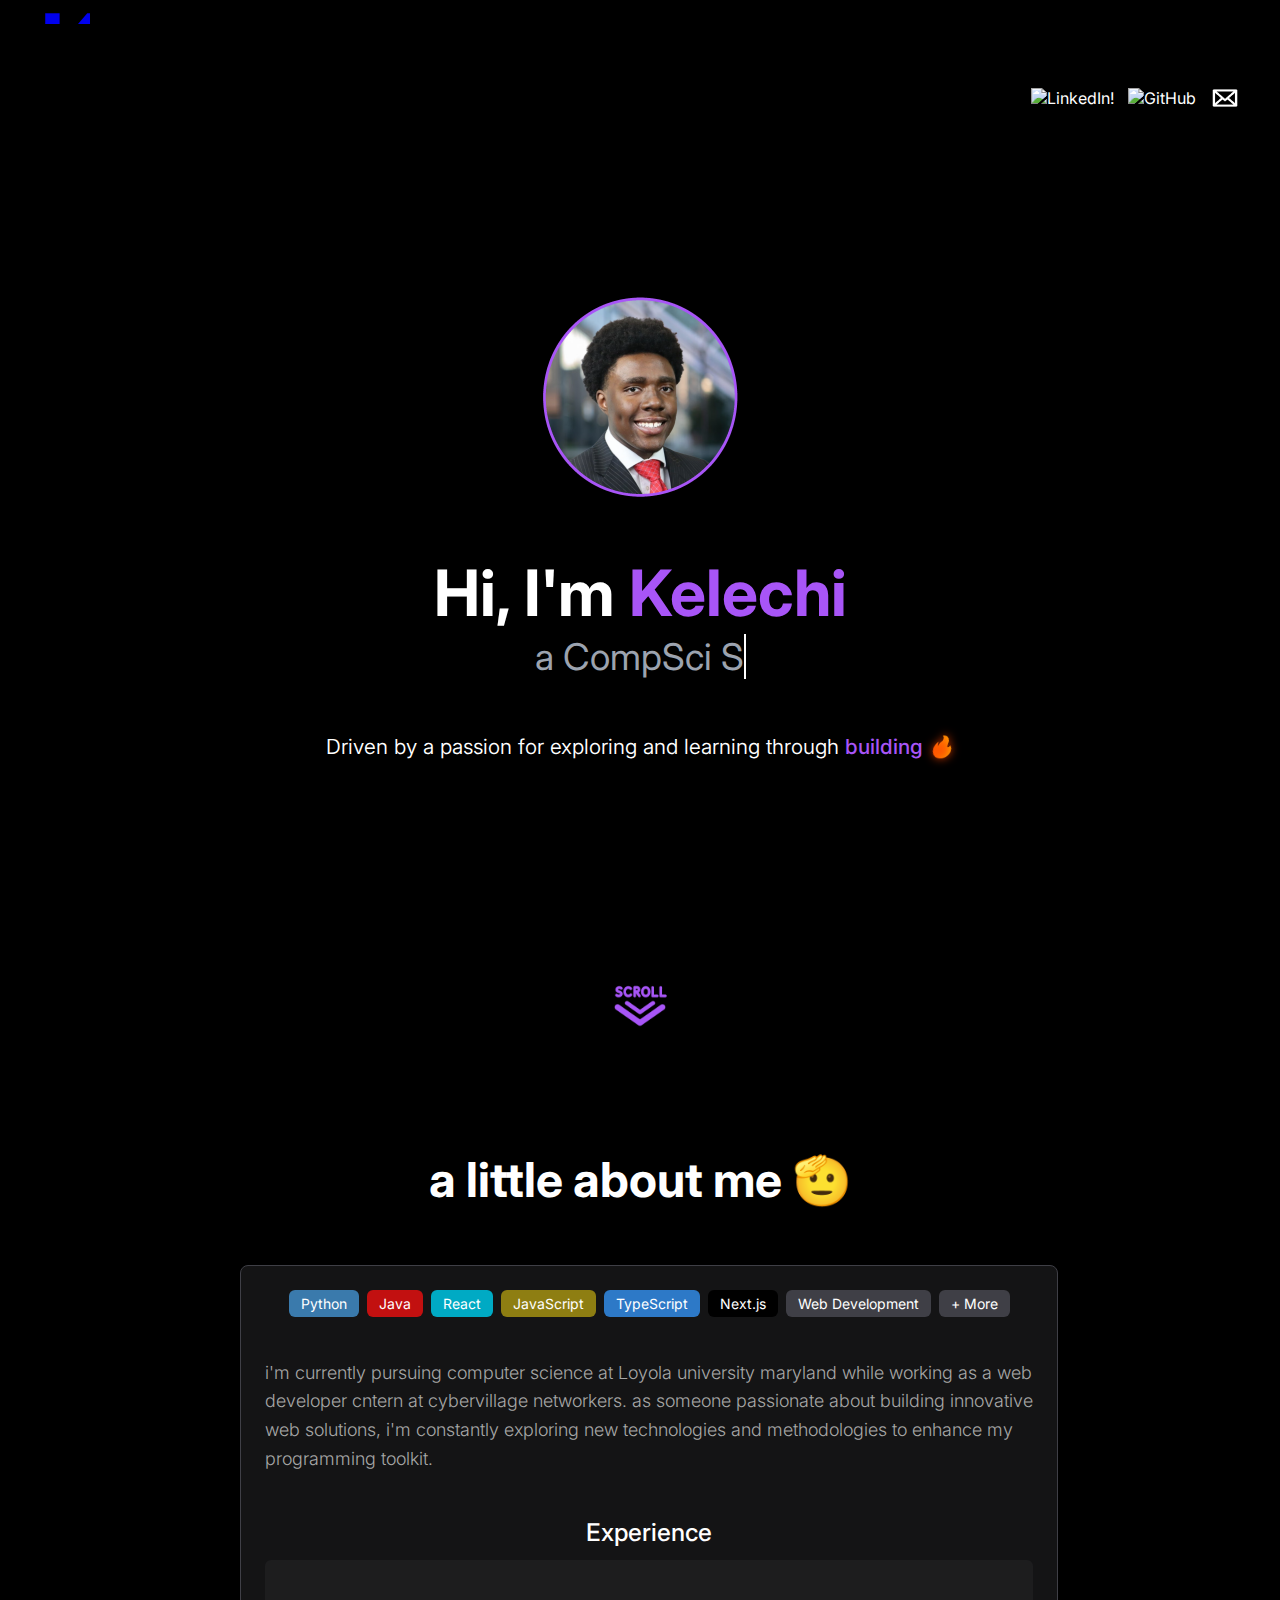
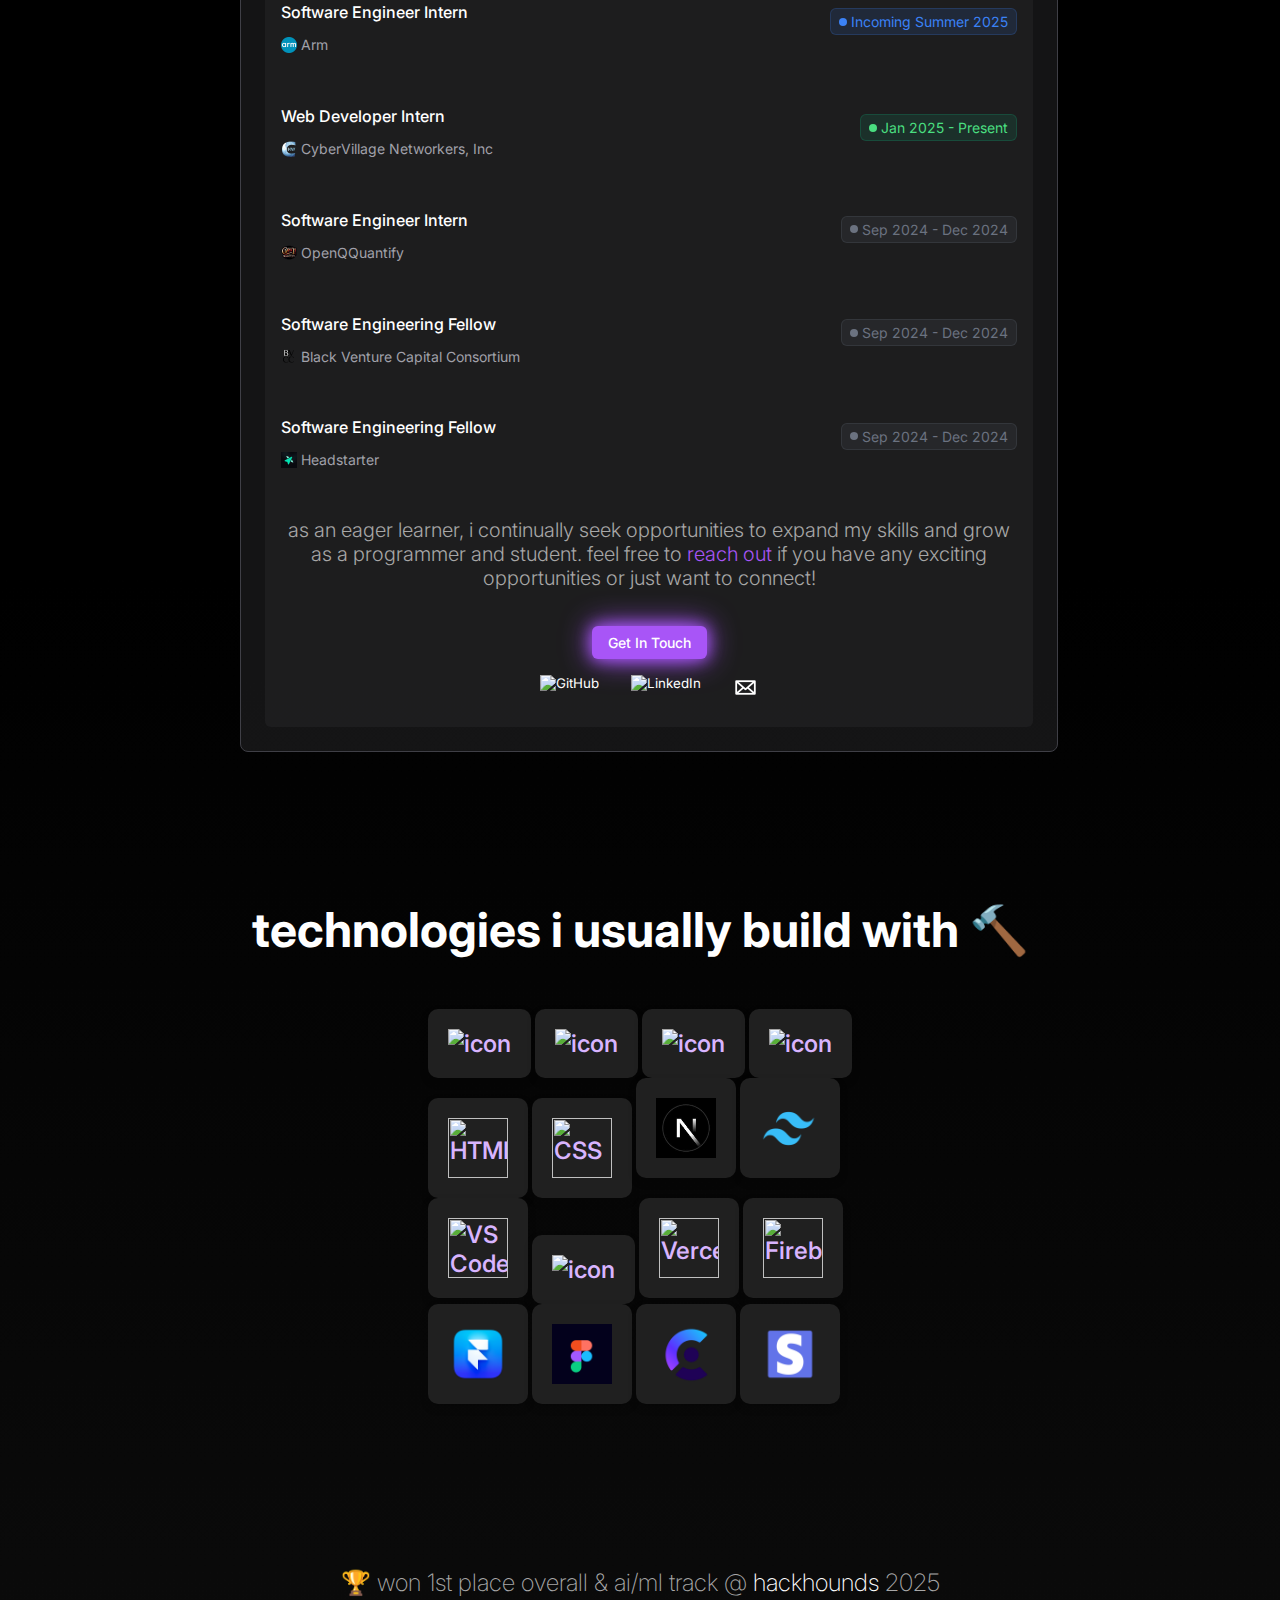
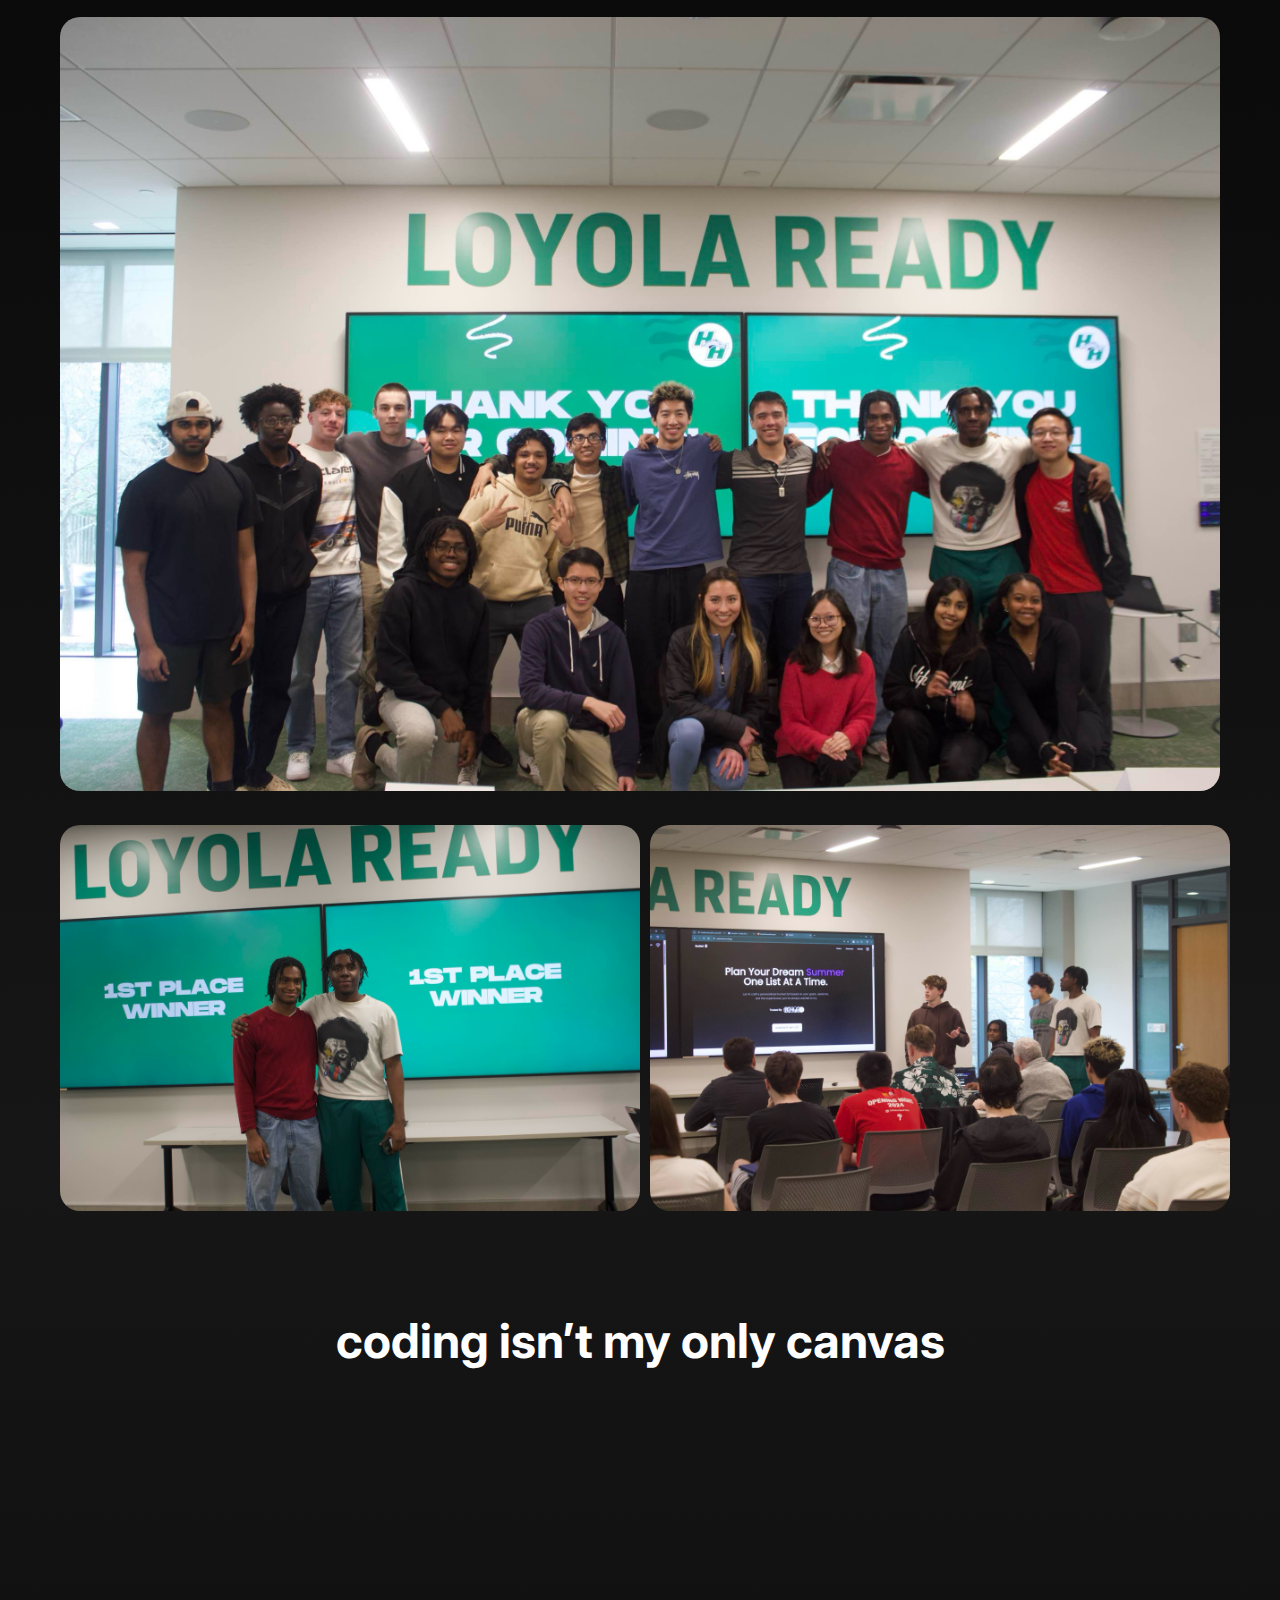
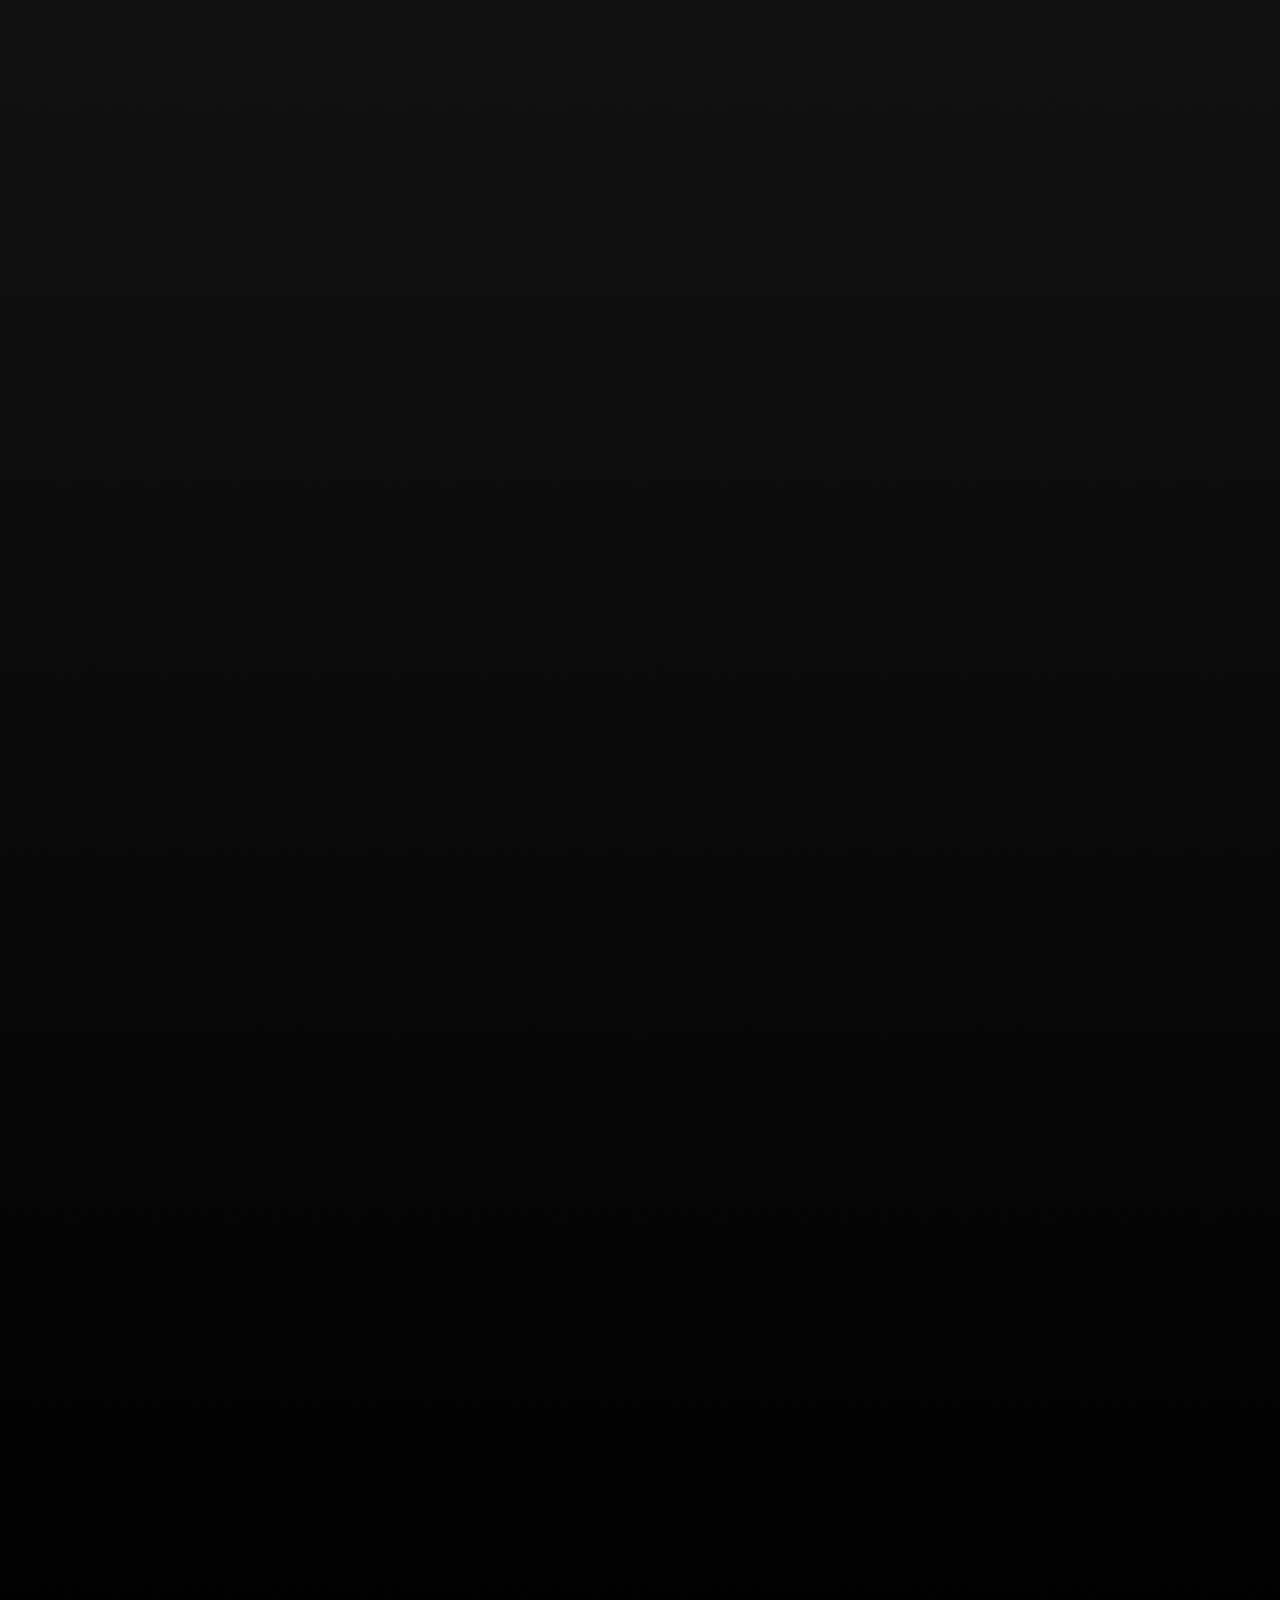
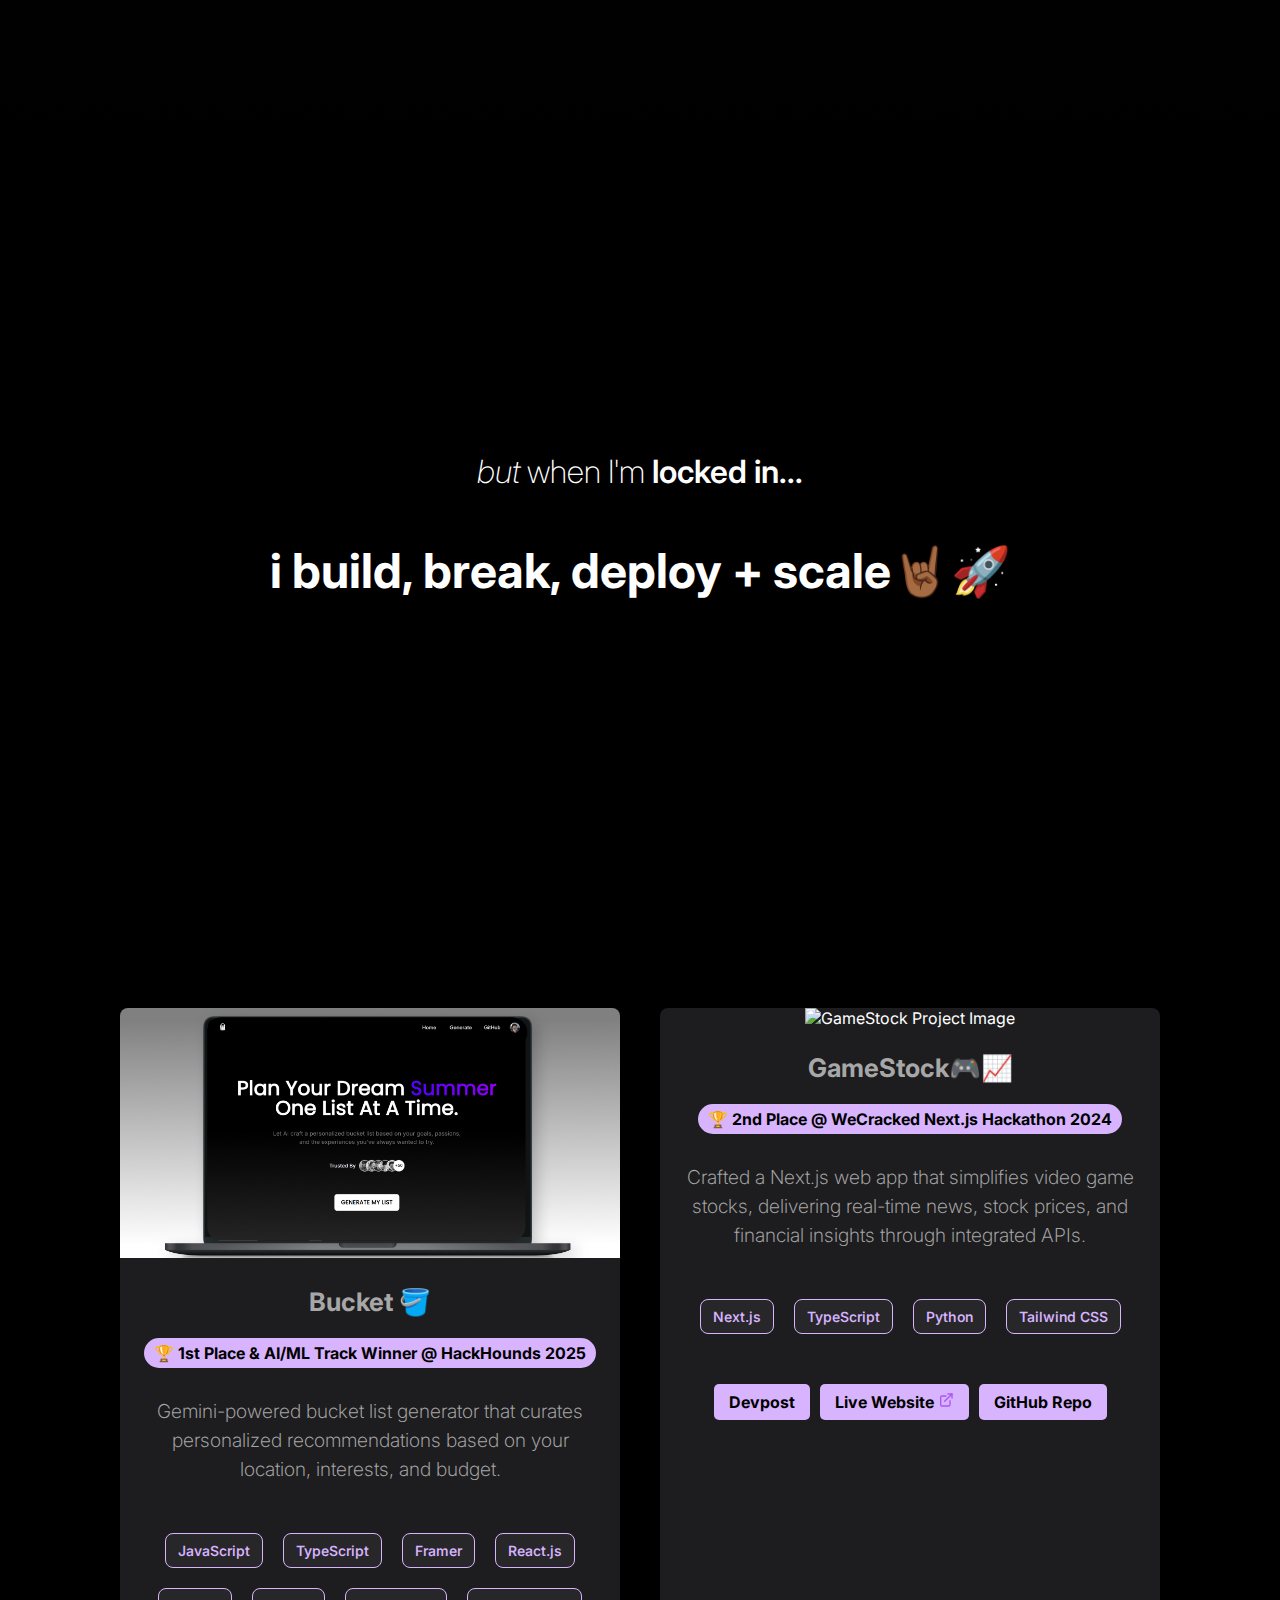
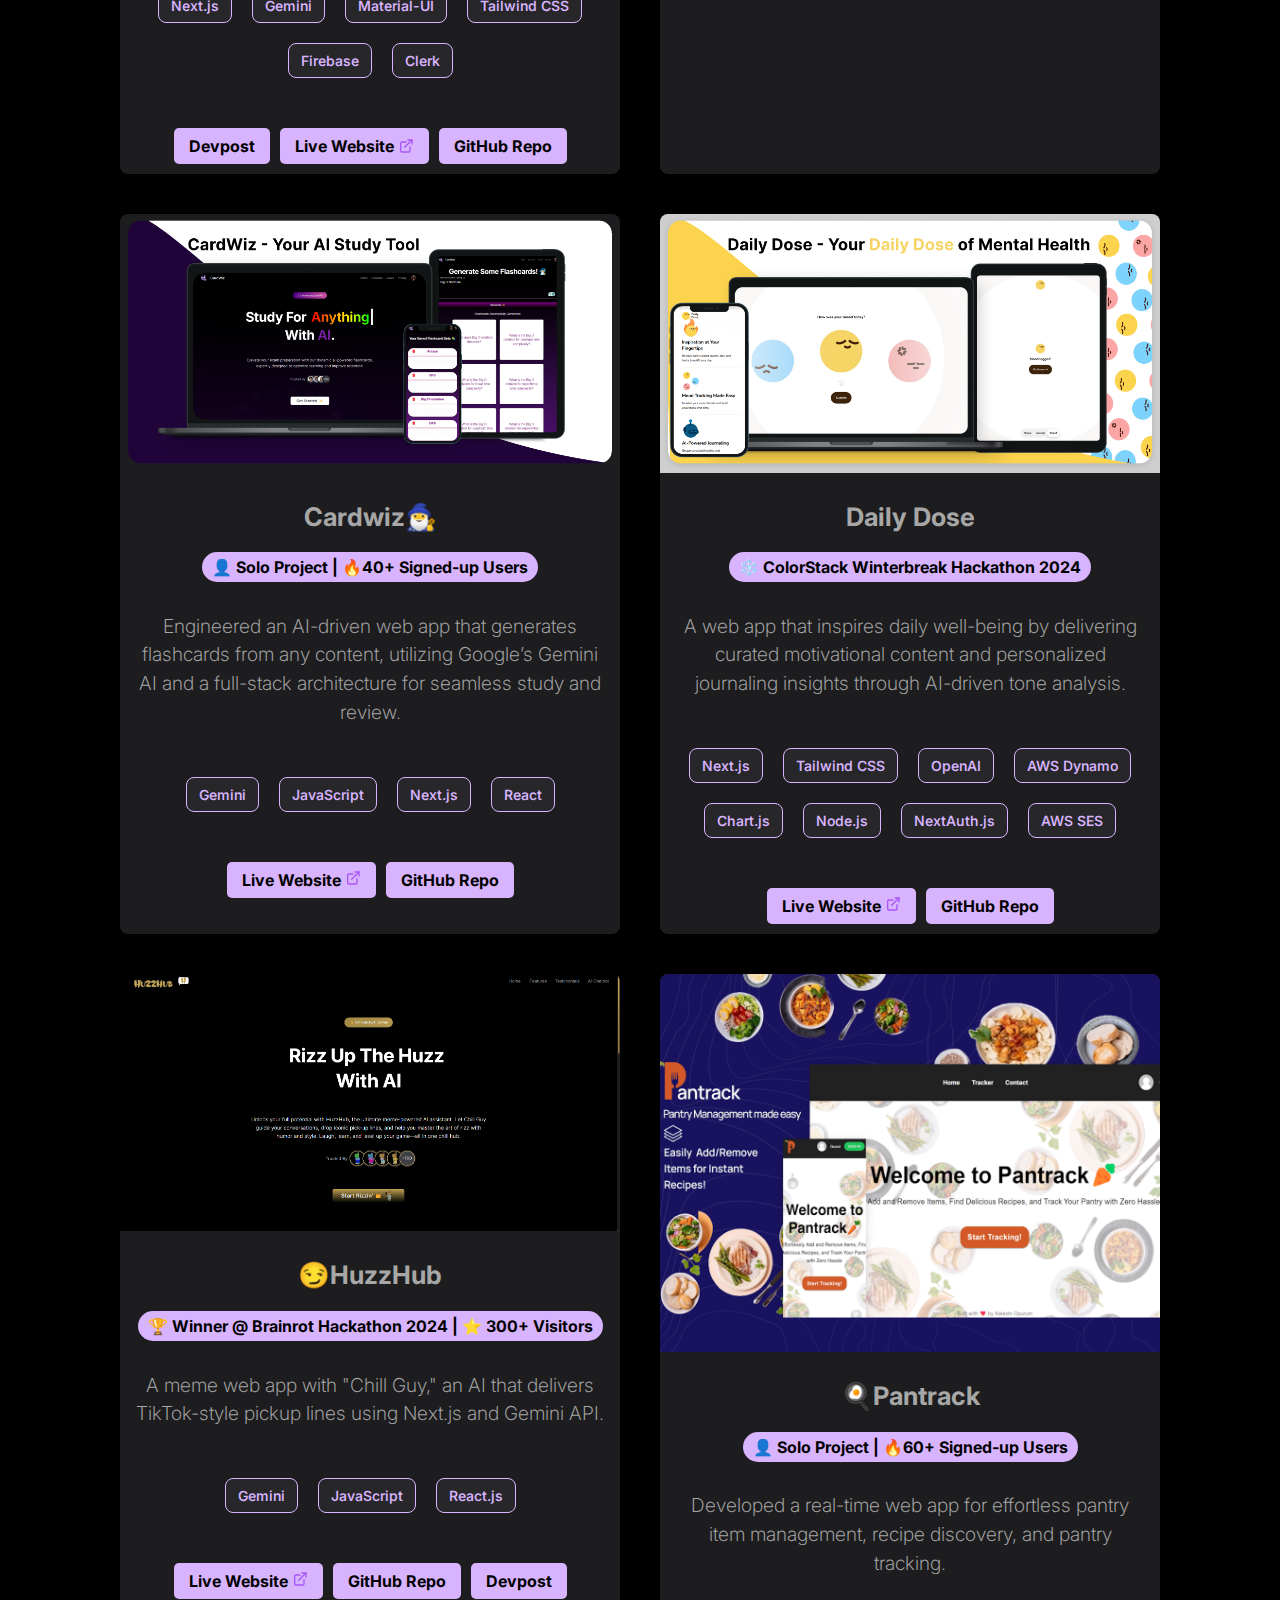
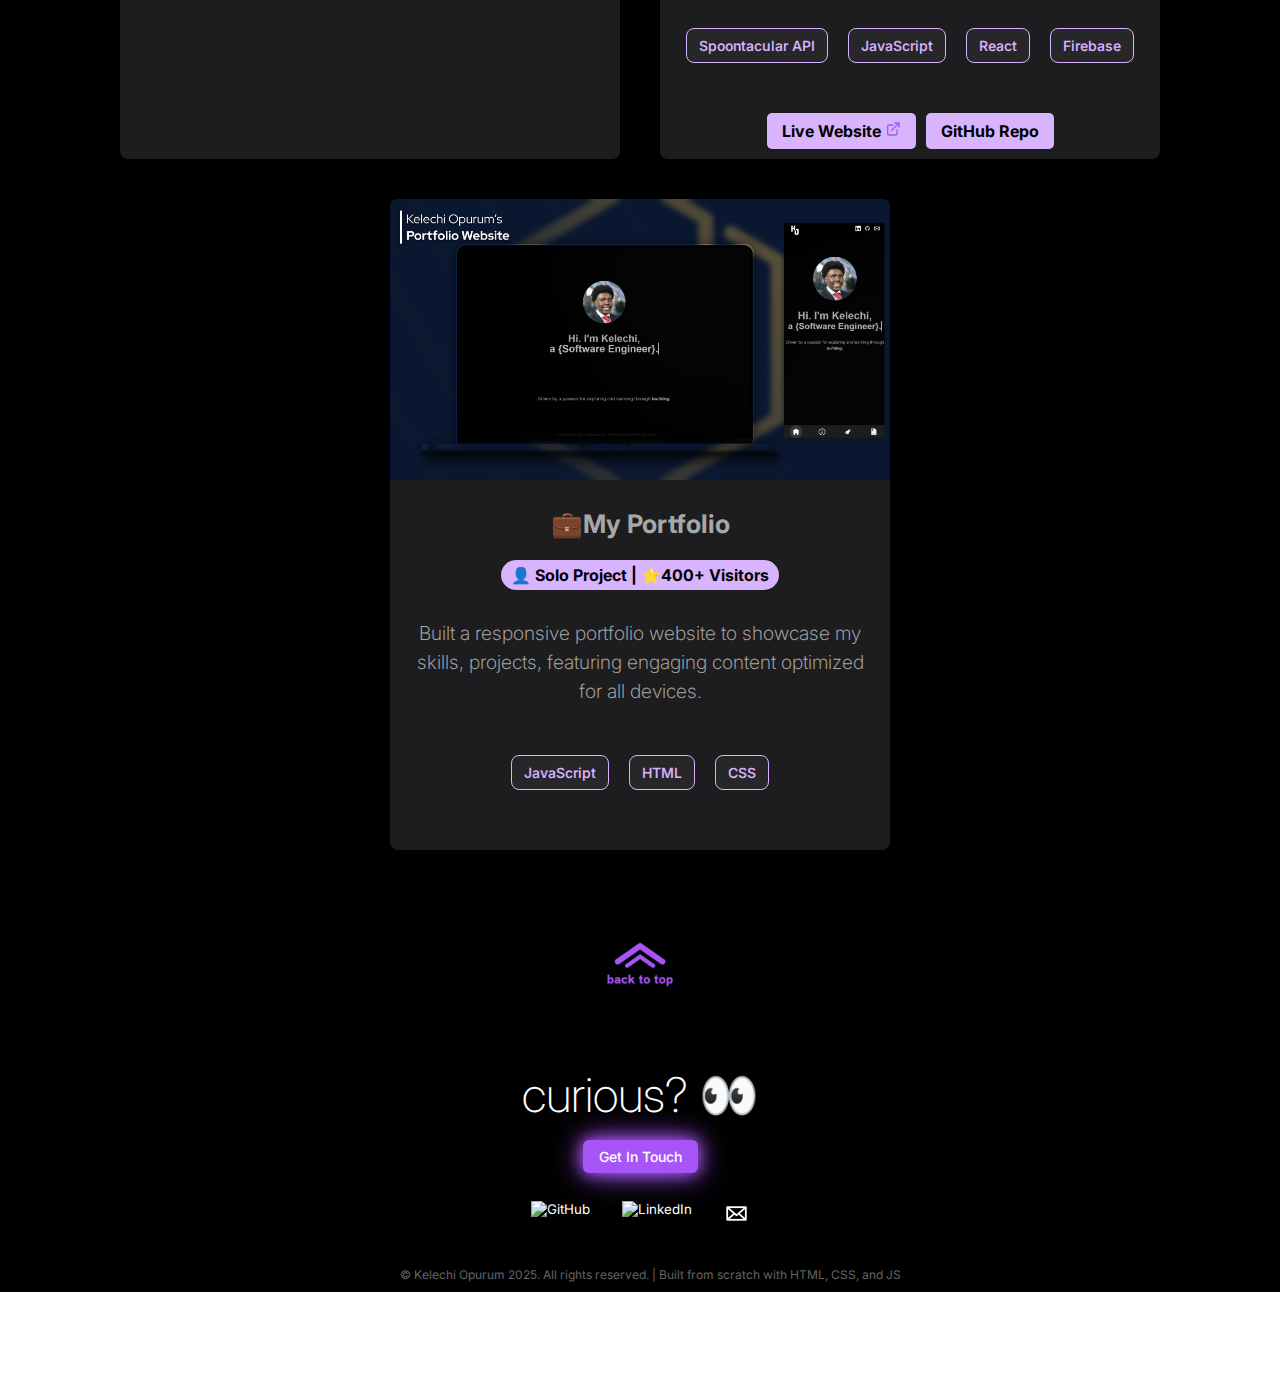
==== commit 1a93baf4: "🕺🏾 updated text style" ====
--- a/index.html
+++ b/index.html
@@ -37,7 +37,9 @@
 </head>
 <body>
   <noscript><iframe src="https://www.googletagmanager.com/ns.html?id=GTM-PQ7BLPZZ" height="0" width="0" style="display:none;visibility:hidden"></iframe></noscript>
-
+  <div class="scroll-progress-container">
+    <div class="scroll-progress-bar"></div>
+  </div>
   <!-- LOADER -->
   <div class="loader">
     <img src="https://i.postimg.cc/X7H2JjW8/ko.png" alt="Loading..." />
@@ -540,8 +542,9 @@
             margin-top: 80px;
             margin-bottom: 0;
             font-weight: 200;
+            color: #A7A7A7;
           ">
-            won 1st place overall &amp; ai/ml track @ <a href="https://devpost.com/software/bucket-3hzwcf" style="text-decoration: none; color:rgb(255, 255, 255);">hackhounds</a> 2025 🏆
+            🏆 won 1st place overall &amp; ai/ml track @ <a href="https://devpost.com/software/bucket-3hzwcf" style="text-decoration: none; color:rgb(255, 255, 255);">hackhounds</a> 2025
         </h2>
         
         <!-- Featured Image Section -->
@@ -1235,6 +1238,27 @@
         });
     </script>
 
+
+    <script>
+        document.addEventListener('DOMContentLoaded', function() {
+  const progressBar = document.querySelector('.scroll-progress-bar');
+  
+  // Function to update progress bar
+  function updateProgressBar() {
+    const scrollPosition = window.scrollY;
+    const scrollHeight = document.documentElement.scrollHeight - window.innerHeight;
+    const scrollPercentage = (scrollPosition / scrollHeight) * 100;
+    
+    progressBar.style.width = `${scrollPercentage}%`;
+  }
+  
+  // Listen for scroll events
+  window.addEventListener('scroll', updateProgressBar);
+  
+  // Initialize on page load
+  updateProgressBar();
+});
+    </script>
   <!-- NAVBAR // removed -->
 
   <!-- SCRIPTS -->
--- a/style.css
+++ b/style.css
@@ -4,7 +4,7 @@
     font-family: 'Inter', sans-serif;
     background-size: auto;
     background-repeat: no-repeat; 
-    background: linear-gradient(120deg, #0d0d0d, #0a0a0a, #0d0d0d);
+    background: linear-gradient(to bottom, #101010, #1D1D1F);
     height: 100%;
     padding: 0;
     width: 100%;
@@ -27,15 +27,12 @@
 
 .featured-image {
     text-align: center;  
-    transform: translateY(20px);
-    transition: opacity 0.5s ease-out, transform 0.5s ease-out;         
+    transform: translateY(20px);   
   }
   
   .featured-image img {
     max-width: 100%;           
     height: auto;
-    transform: translateY(20px);
-    transition: opacity 0.5s ease-out, transform 0.5s ease-out;
     margin-bottom: 50px;
     width: auto;
   }
@@ -43,15 +40,9 @@
   .featured-image2 {
     display: flex;            
     justify-content: center;  
-    gap: 10px;     
-    transform: translateY(20px);
-    transition: opacity 0.5s ease-out, transform 0.5s ease-out;          
-  }
-
-  .featured-image img:hover {
-    transform: scale(1.03);
-    box-shadow: 0 6px 10px rgba(0, 0, 0, 0.4);
-  }
+    gap: 10px;            
+  }
+
   
   .featured-image2 img {
     width: 50%;               
@@ -59,11 +50,6 @@
     border-radius: 20px;      
     object-fit: cover;
     transition: transform 0.3s ease, box-shadow 0.3s ease;
-  }
-  
-  .featured-image2 img:hover {
-    transform: scale(1.03);
-    box-shadow: 0 6px 10px rgba(0, 0, 0, 0.4);
   }
   
 #background {
@@ -109,29 +95,105 @@
     transition: transform 0.3s ease;
 }
 
+.fire-text-purple {
+    position: relative;
+    background: linear-gradient(
+      90deg,
+      #4B0082,
+      #A855F7,
+      #D946EF,
+      #A855F7,
+      #4B0082
+    );
+    background-size: 300% 300%;
+    -webkit-background-clip: text;
+    -webkit-text-fill-color: transparent;
+    display: inline-block;
+    animation: flame-animation 3s linear infinite;
+    font-weight: bold;
+    font-style: italic;
+    text-shadow: 0 0 10px rgba(168,85,247, 0.8);
+    transition: transform 0.3s ease;
+  }
+  
+  @keyframes flame-animation {
+    0%   { background-position: 0% 50%; }
+    50%  { background-position: 100% 50%; }
+    100% { background-position: 0% 50%; }
+  }
+
+  .purple-fire-link {
+    display: inline-block;
+    padding: 10px 20px;
+    font-size: 1rem;
+    font-weight: 600;
+    color: #fff;
+    background-color: #A855F7;
+    border: none;
+    border-radius: 10px;
+    text-decoration: none;
+    box-shadow: 0 0 15px #A855F7, 0 0 30px #A855F7;
+    transition: all 0.3s ease-in-out;
+  }
+  
+  .purple-fire-link:hover {
+    background-color: #9333EA;
+    box-shadow: 0 0 20px #9333EA, 0 0 40px #9333EA, 0 0 60px #9333EA;
+    transform: scale(1.05);
+  }
+  
+
+.purple-text {
+    position: relative;
+    background: linear-gradient(
+        90deg,
+        #9400D3, #4B0082, #9400D3,
+        #9400D3, #4B0082, #9400D3
+    );
+    background-size: 300% 300%;
+    -webkit-background-clip: text;
+    -webkit-text-fill-color: transparent;
+    display: inline-block;
+    animation: rainbow-animation 10s linear infinite;
+    font-weight: bold;
+    font-style: italic;
+    transition: transform 0.3s ease;
+}
+
+.fire-text {
+    position: relative;
+    background: linear-gradient(
+      90deg,
+      #FF4500, 
+      #FFA500, 
+      #FFD700,
+      #FFA500,
+      #FF4500
+    );
+    background-size: 300% 300%;
+    -webkit-background-clip: text;
+    -webkit-text-fill-color: transparent;
+    display: inline-block;
+    animation: flame-animation 3s linear infinite;
+    font-weight: bold;
+    font-style: italic;
+    text-shadow: 0 0 10px rgba(255, 69, 0, 0.8);
+    transition: transform 0.3s ease;
+  }
+  
+  @keyframes flame-animation {
+    0%   { background-position: 0% 50%; }
+    50%  { background-position: 100% 50%; }
+    100% { background-position: 0% 50%; }
+  }
+  
+
+
+
 .underline-rainbow {
     position: relative;
 }
 
-.underline-rainbow::after {
-    content: "";
-    position: absolute;
-    left: 0;
-    bottom: -3px;
-    width: 100%;
-    height: 3px;
-    background: linear-gradient(
-        to right, violet, indigo, blue, green, yellow, orange, red
-    );
-    background-size: 200% 100%;
-    animation: rainbow-animation 5s linear infinite;
-}
-
-
-
-.rainbow-text:hover {
-    scale: 1.05;
-}
 
 @keyframes rainbow-animation {
     0% {
@@ -155,20 +217,24 @@
     font-size: 1.0em;
     margin-left: 78px;
     margin-top: 0px;
+    color: #9CA3AF;
+    
 }
 
 #typing-text {
     text-align: center;
+    font-weight: lighter;
     border-right: 2px solid white;
     white-space: nowrap;
     overflow: hidden;
     text-align: center;
-    color: #A7A7A7;
+    color: #9CA3AF;
     position: absolute;
+    font-family: Inter;
 }
 
 .btn-get-in-touch:hover {
-  background-color: #047857 !important;
+  background-color: #6A379E ;
 }
 
 .btn-view-projects:hover {
@@ -179,7 +245,7 @@
 h2 {
     font-size: 3.0em;
     text-align: center;
-    color: #A7A7A7;
+    color: #ffffff;
     animation: slide-down 2s ease-in-out;
 }
 
@@ -738,11 +804,9 @@
 }
 
 .footer {
-    bottom: 0; /* Stick to the bottom */
-    left: 0;
     width: 100%; /* Full width */
     font-size: 12px;
-    color: #3a3a3a;
+    color: #666464;
     padding: 10px;
     text-align: center;
 }
@@ -760,7 +824,7 @@
     font-weight: bold;
     text-align: center;
     margin-bottom: 2rem;
-    color: #14E956 !important;
+    color: #763DAF !important;
     opacity: 0;
     transform: translateY(-20px);
     animation: fadeInDown 0.5s forwards;
@@ -1026,16 +1090,16 @@
     margin-bottom: 10px; /* Margin at the bottom */
     font-family: 'Inter', sans-serif;
     font-weight: 550;
-    color: #14e956;
+    color: #D8B4FE;
 }
 
 .tech-stack span {
-    background-color: rgba(20, 233, 86, 0.1); /* Light green background */
+    background-color: #27272A; /* Light green background */
     border-radius: 8px; /* Rounded corners */
     padding: 8px 12px; /* Padding inside each item */
     font-size: 14px; /* Font size */
     white-space: nowrap; /* Prevent text wrapping */
-    border: 1px solid #14e956; /* Border with same color as text */
+    border: 1px solid #D8B4FE; /* Border with same color as text */
 }
 /* Heading for tech stack */
 .tech-stack h4 {
@@ -1179,13 +1243,14 @@
 
 .project-content {
     padding: 10px 15px; /* Reduced padding for better spacing */
-    color: #fff;
+    color: #ffffff;
 }
 
 .project-title {
     font-size: 1.6rem;
     margin: 10px 0 5px; /* Reduced margin above the title */
     font-weight: bold;
+    color: #A7A7A7 !important;
 }
 
 .project-description {
@@ -1193,6 +1258,7 @@
     line-height: 1.5;
     margin-bottom: 10px; /* Reduced margin bottom */
     color: #A7A7A7;
+    font-weight: 250;
 }
 
 
@@ -1204,7 +1270,7 @@
 
 .project-link {
     color: #000000;
-    background-color: #14e956;
+    background-color: #D8B4FE;
     border-radius: 5px;
     padding: 8px 15px;
     text-decoration: none;
@@ -1213,12 +1279,12 @@
 }
 
 .project-link:hover {
-    background-color: #13c24a;
+    background-color: #aa8ec9;
 }
 
 .placement-badge {
     display: inline-block;
-    background-color: #14e956;
+    background-color: #D8B4FE;
     color: #000000;
     padding: 5px 10px;
     border-radius: 20px;
@@ -1230,7 +1296,7 @@
 }
 
 .placement-badge:hover {
-    background-color: #13c24a;
+    background-color: #aa8ec9;
 }
 
 #particles-js {
@@ -1295,11 +1361,6 @@
     margin-top: 20px;
 }
 
-.gallery-item:hover {
-    transform: scale(1.05); /* Slightly larger scale on hover */
-    box-shadow: 0 6px 10px rgba(0, 0, 0, 0.4);
-}
-
 
 .gallery-item img {
     width: 100%;
@@ -1314,7 +1375,7 @@
 
 
 body {
-    background: linear-gradient(to bottom, #18181b, #000);
+    background: linear-gradient(to bottom, #000000, #000000, #161616, #000000,#000000,#000000);
     color: #ffffff;
     font-family: Arial, sans-serif;
     margin: 0;
@@ -1337,7 +1398,7 @@
 .about-title h2 {
     font-size: 2.5em;
     margin-bottom: 20px;
-    color: #14E956;
+    color: #A855F7;
 }
 
 .about-content {
@@ -1358,13 +1419,13 @@
 }
 
 .about-link {
-    color: #14E956;
+    color: #A855F7;
     text-decoration: none;
     transition: color 0.3s;
 }
 
 .about-link:hover {
-    color: #01bb3f;
+    color: #7d41b6;
 }
 
 .about-image img {
@@ -1417,7 +1478,7 @@
 }
 
 .tech-stack img:hover {
-    transform: scale(1.1) !important; /* Slightly enlarges the icon */
+    transform: scale(1.0) !important; /* Slightly enlarges the icon */
     box-shadow: 0 8px 16px rgba(0, 0, 0, 0.3) !important;
 }
 
@@ -1430,7 +1491,7 @@
 .titles{
     font-size: 2.5em;
     margin-bottom: 70px;
-    color: #14E956;
+    color: #763DAF;
 }
 
 .music-box {
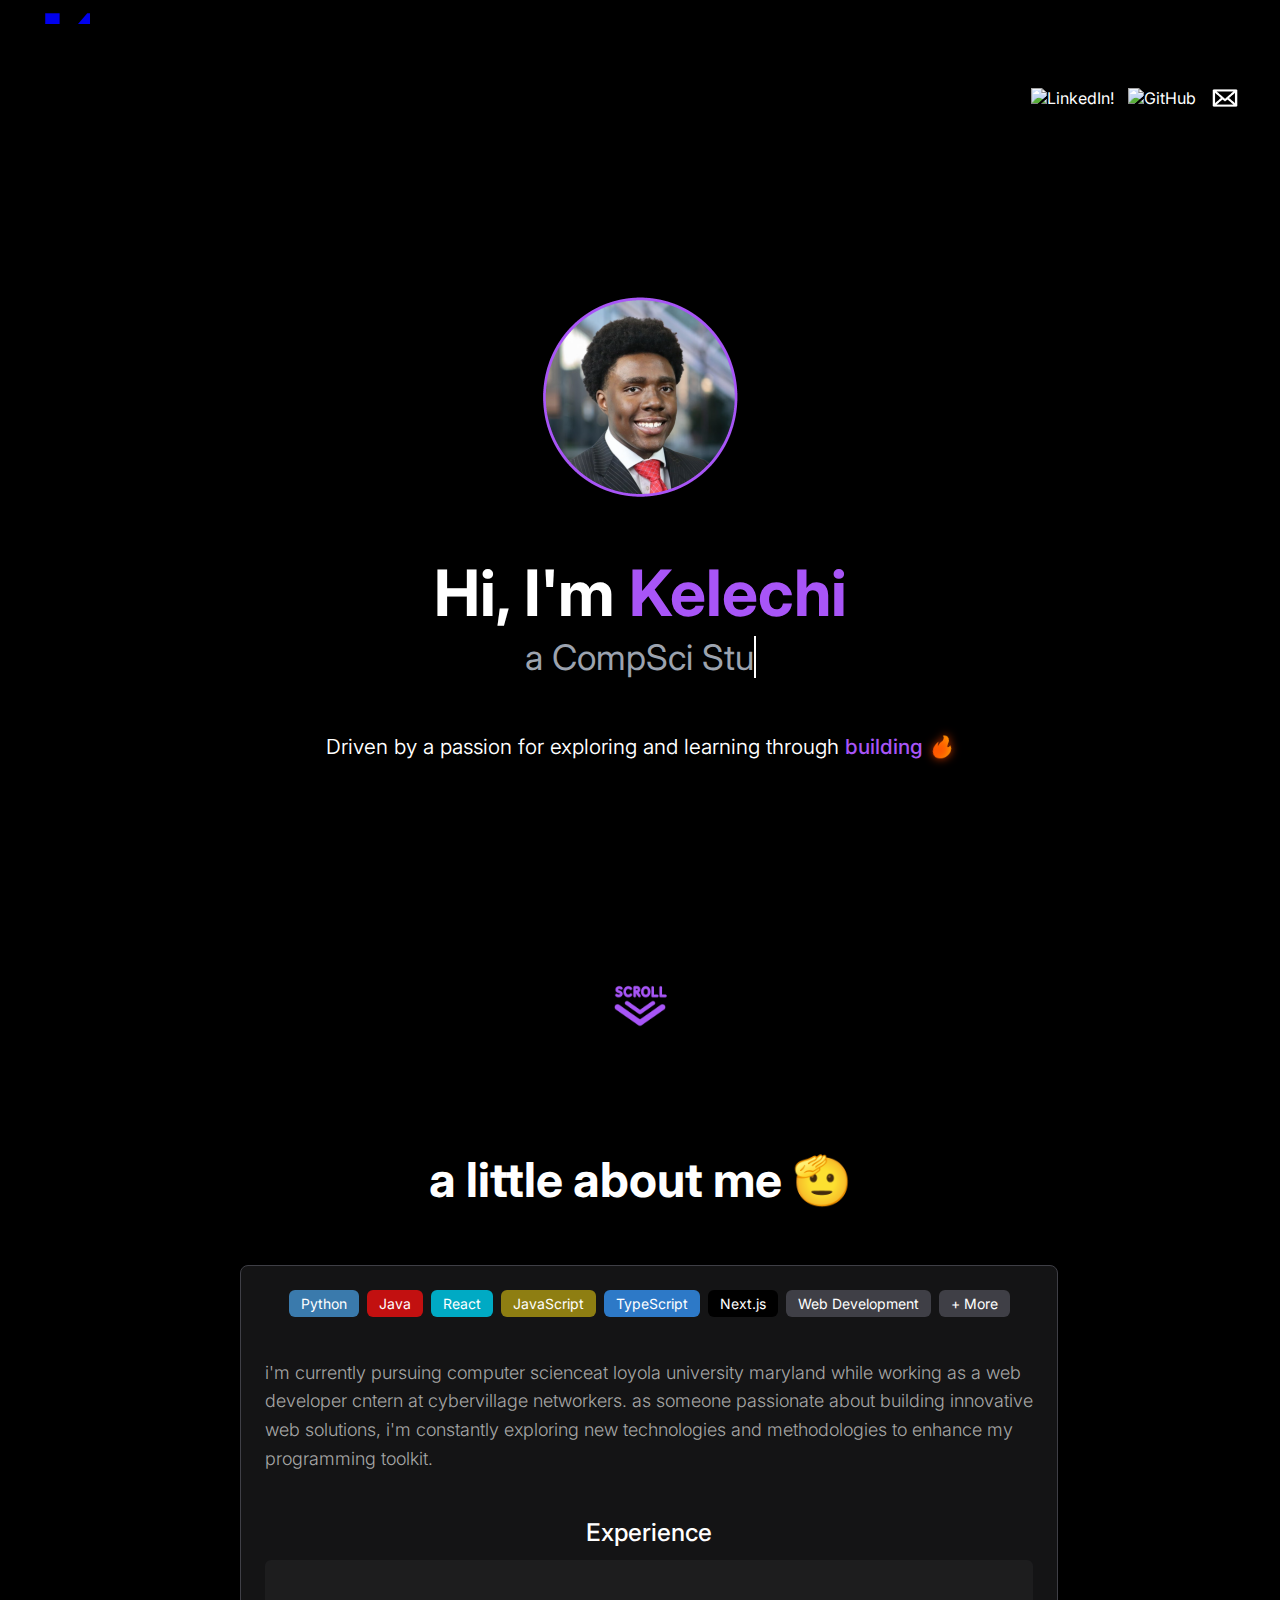
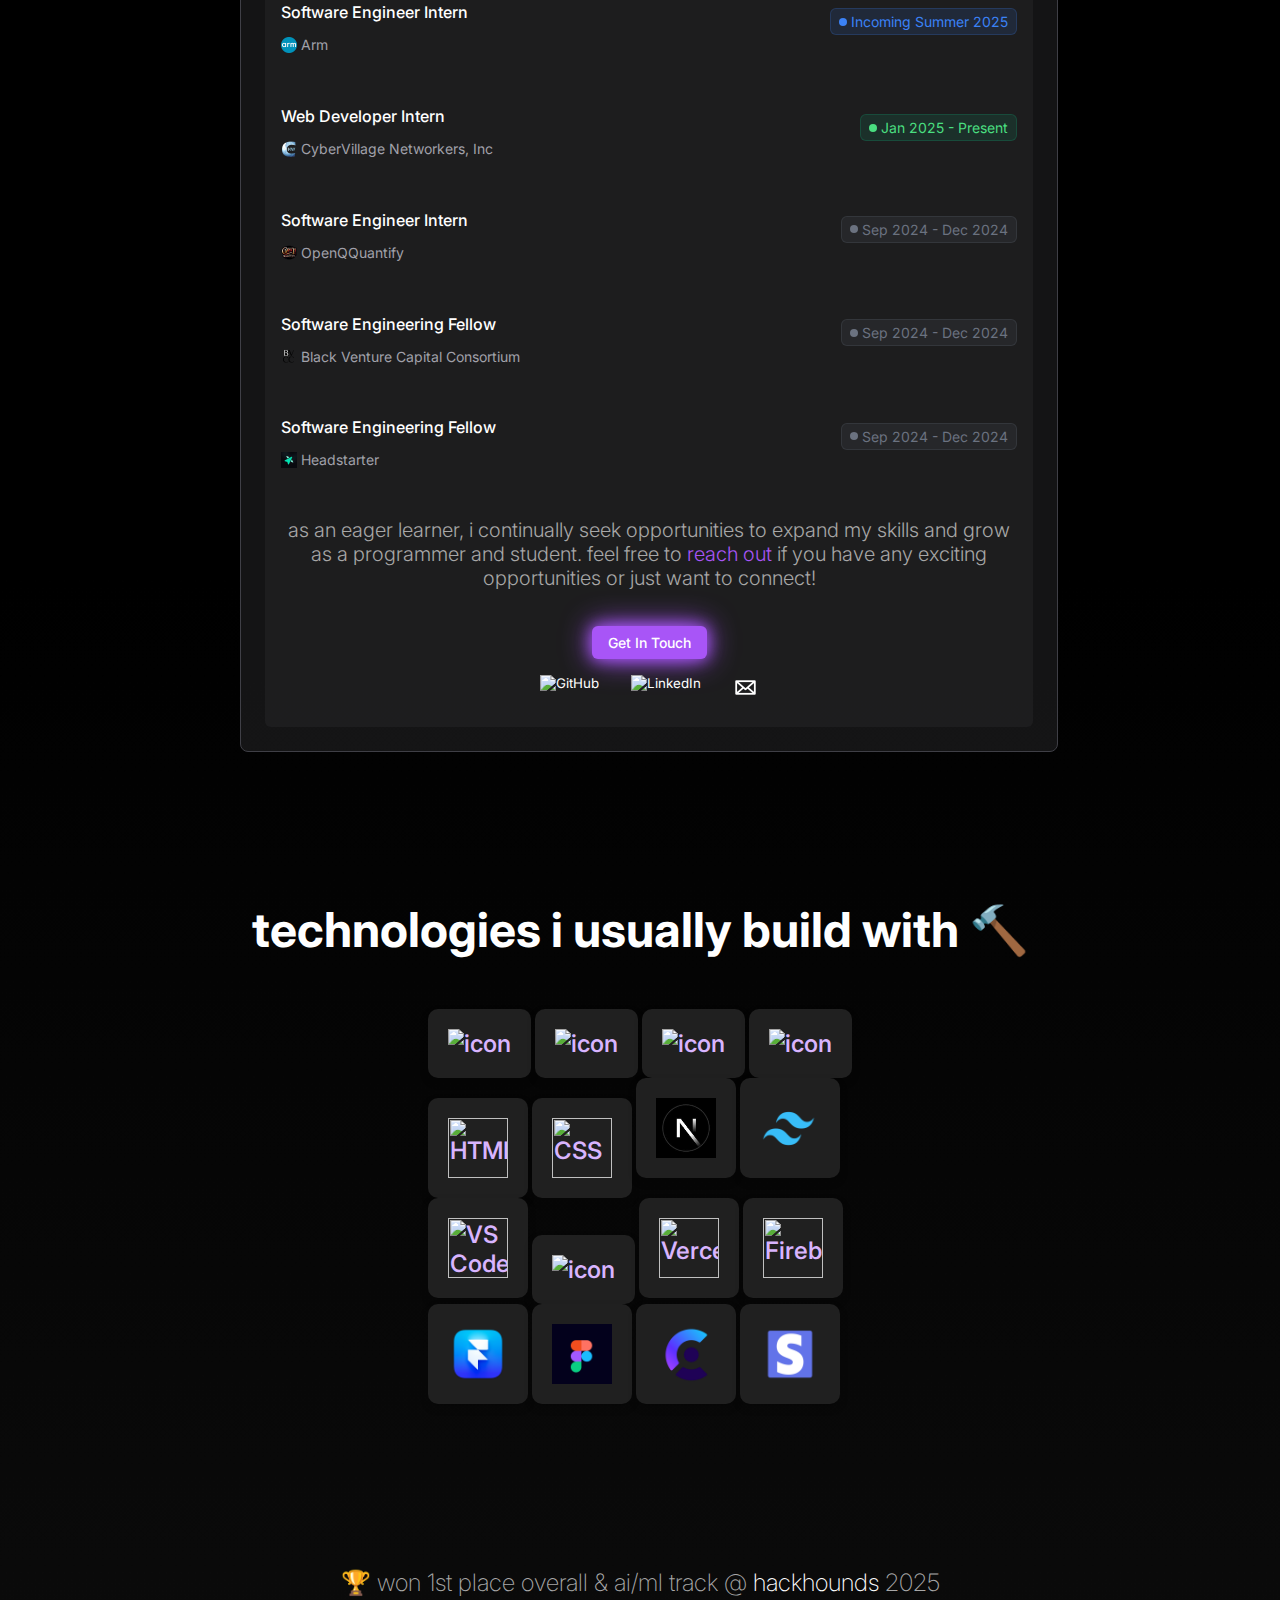
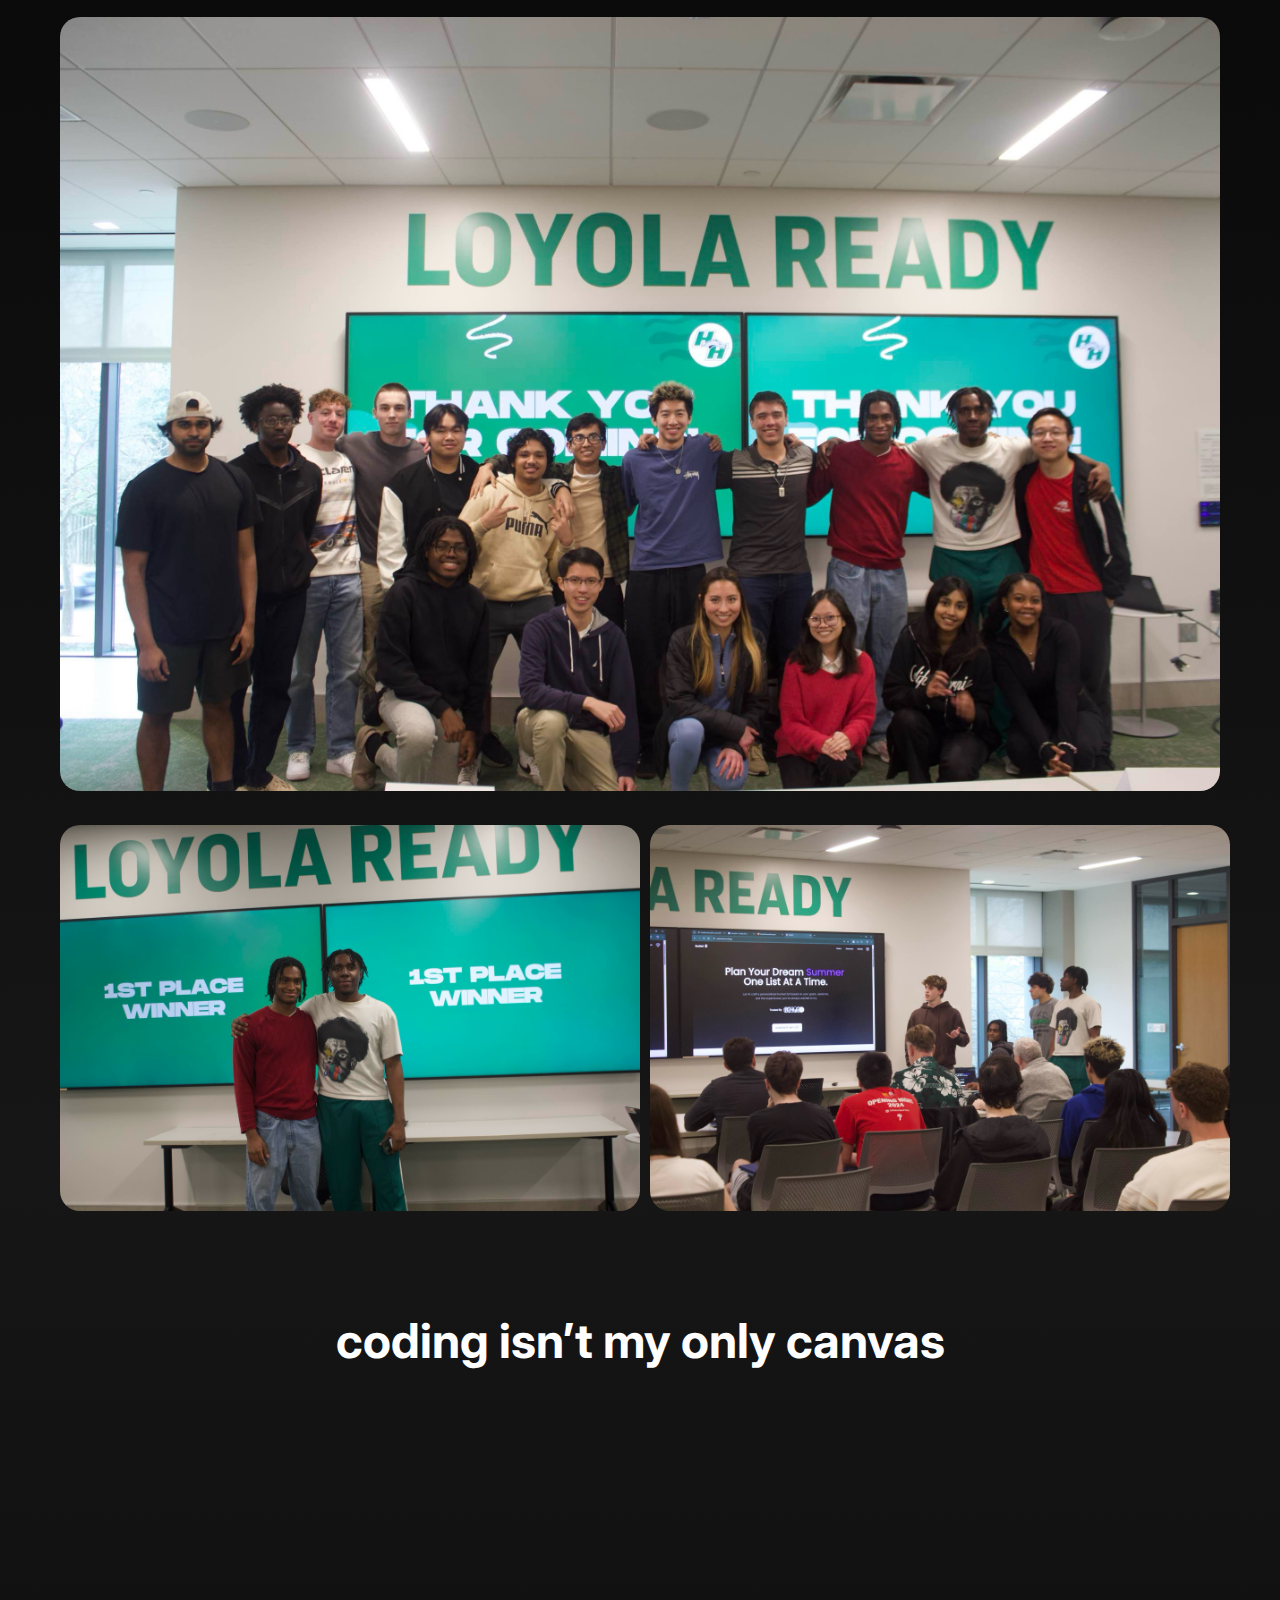
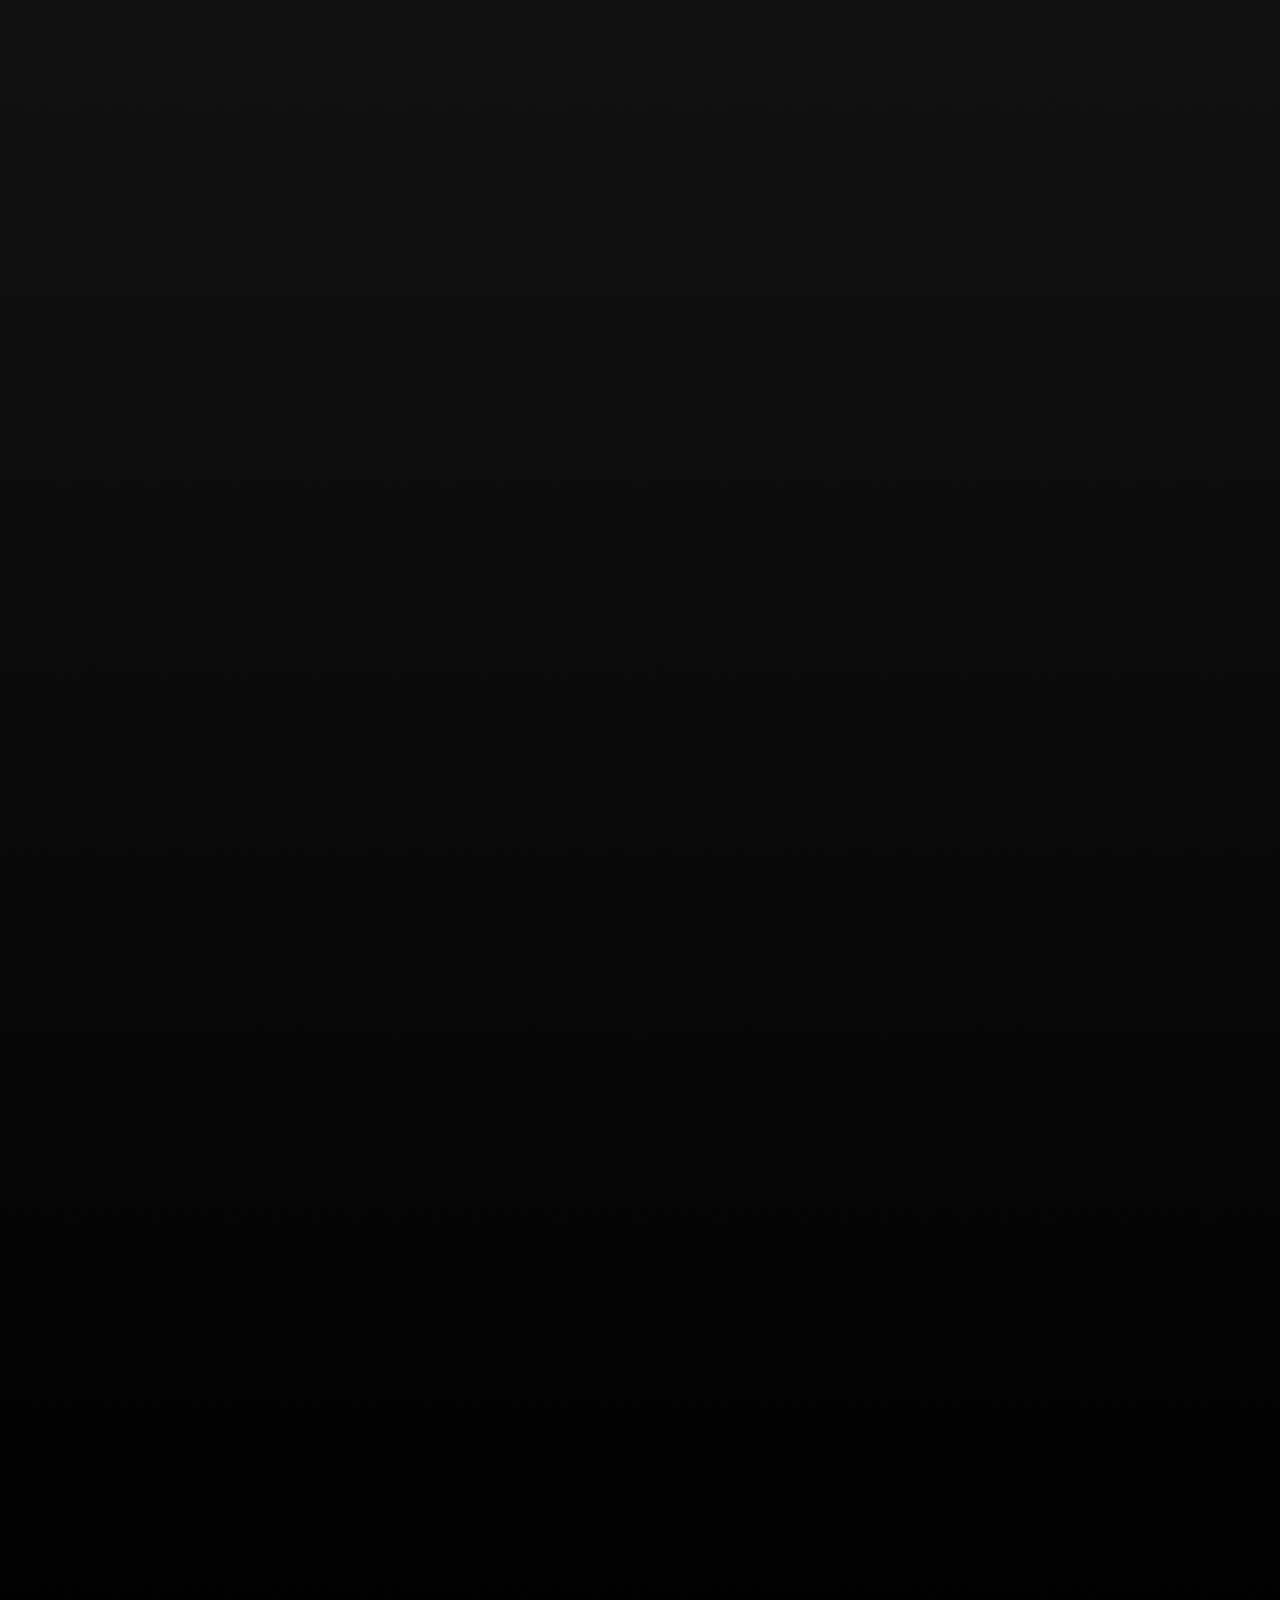
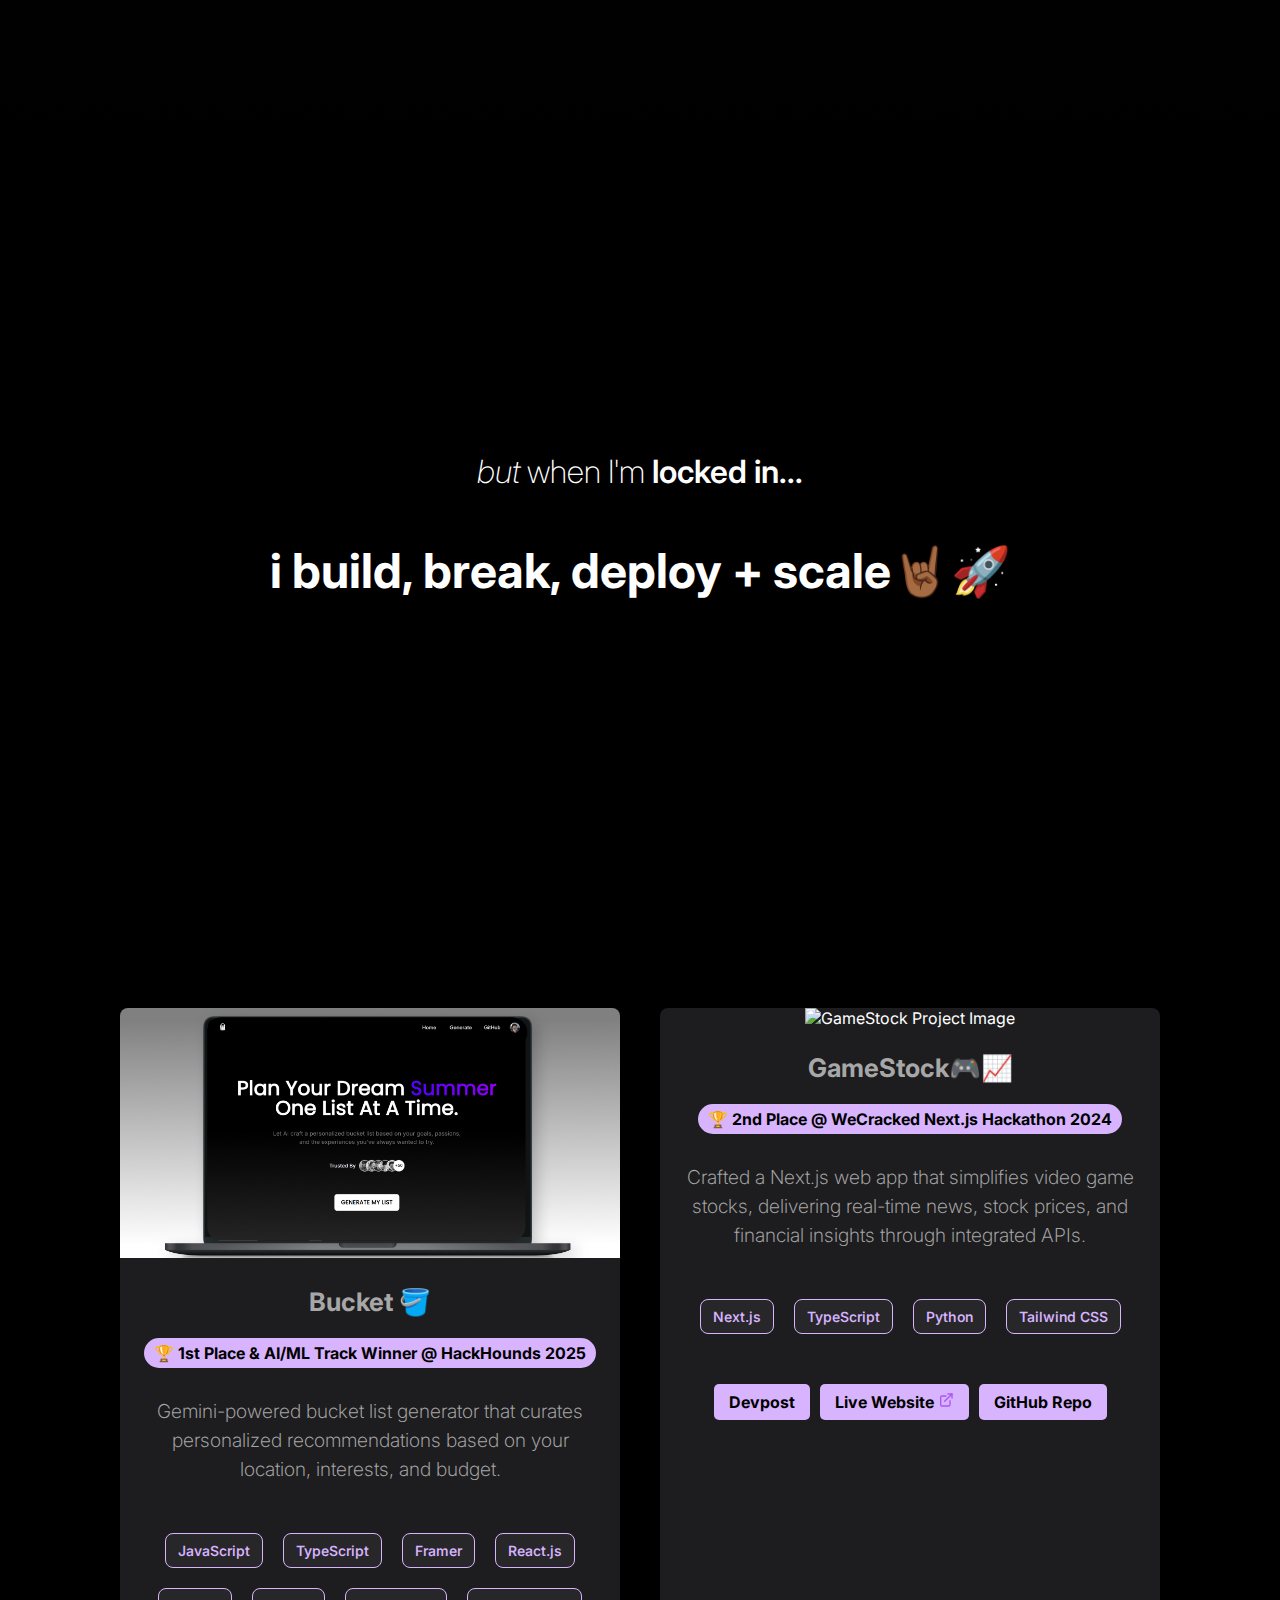
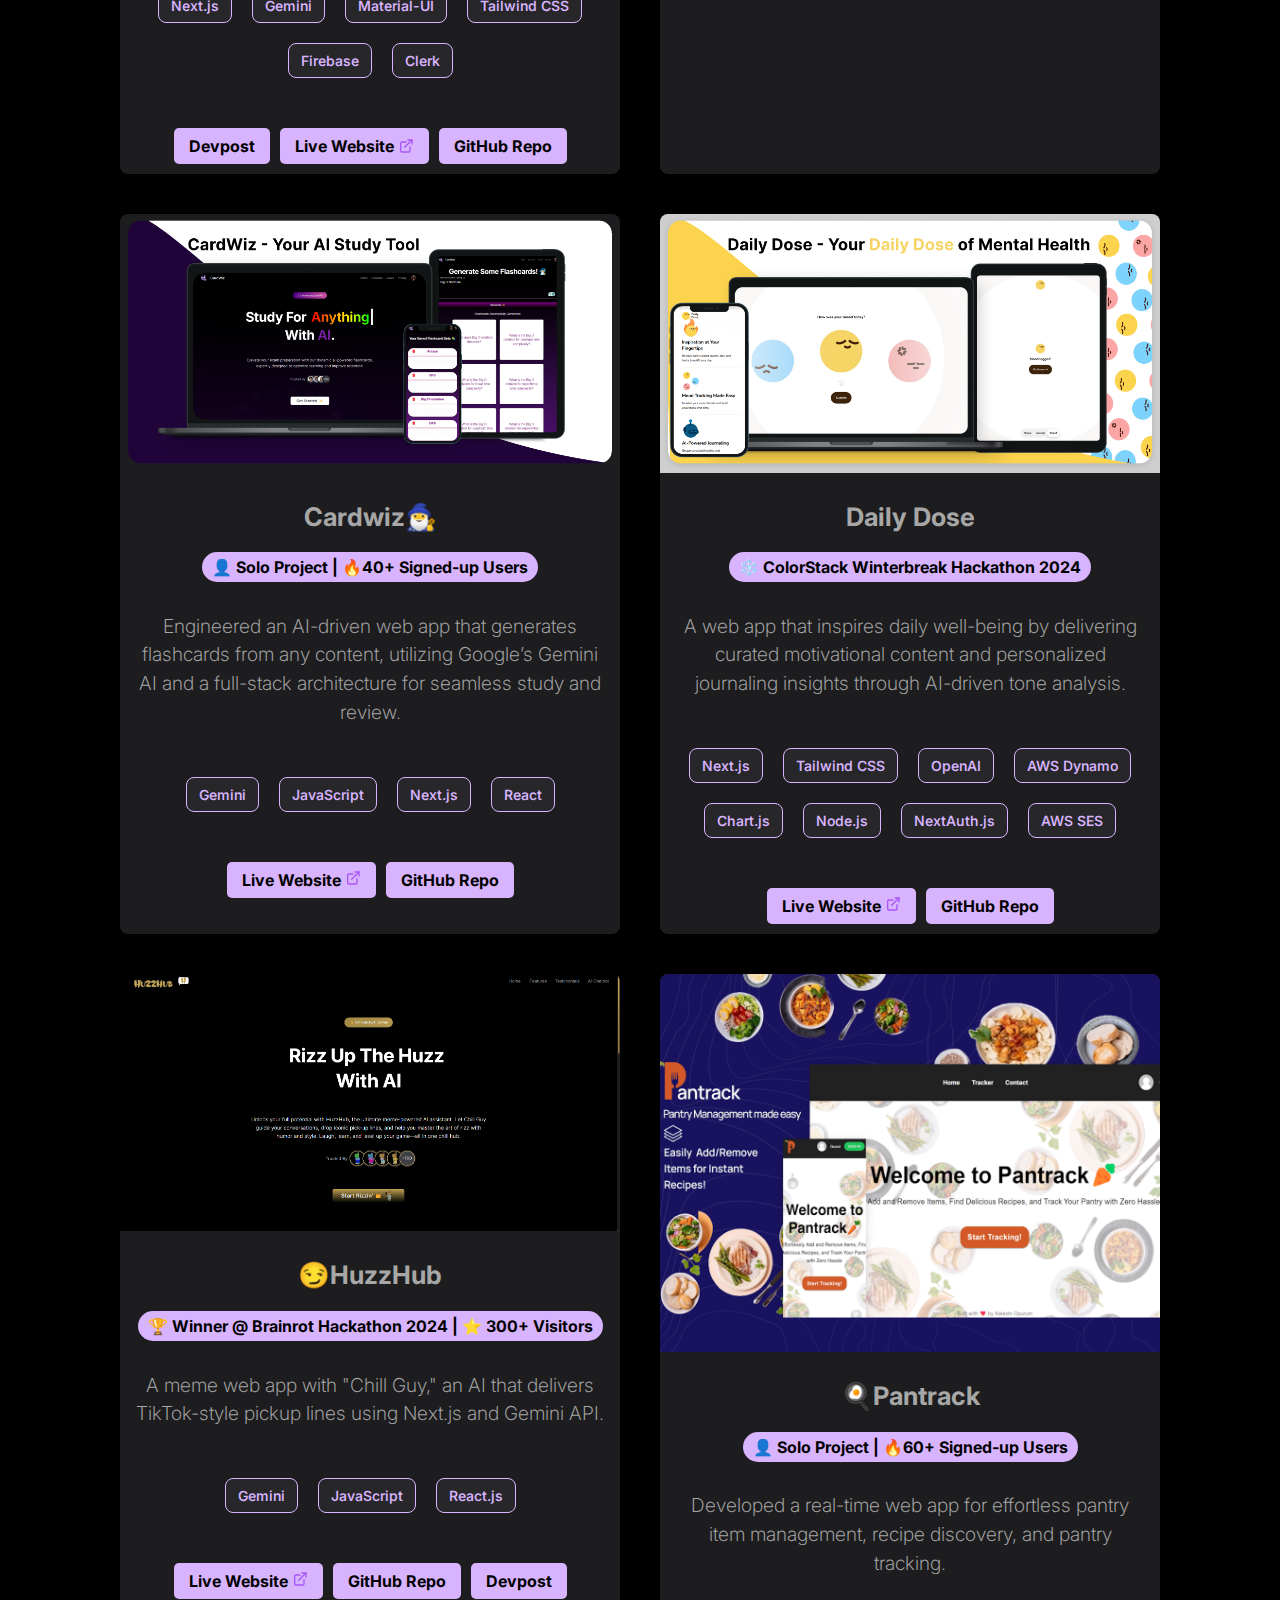
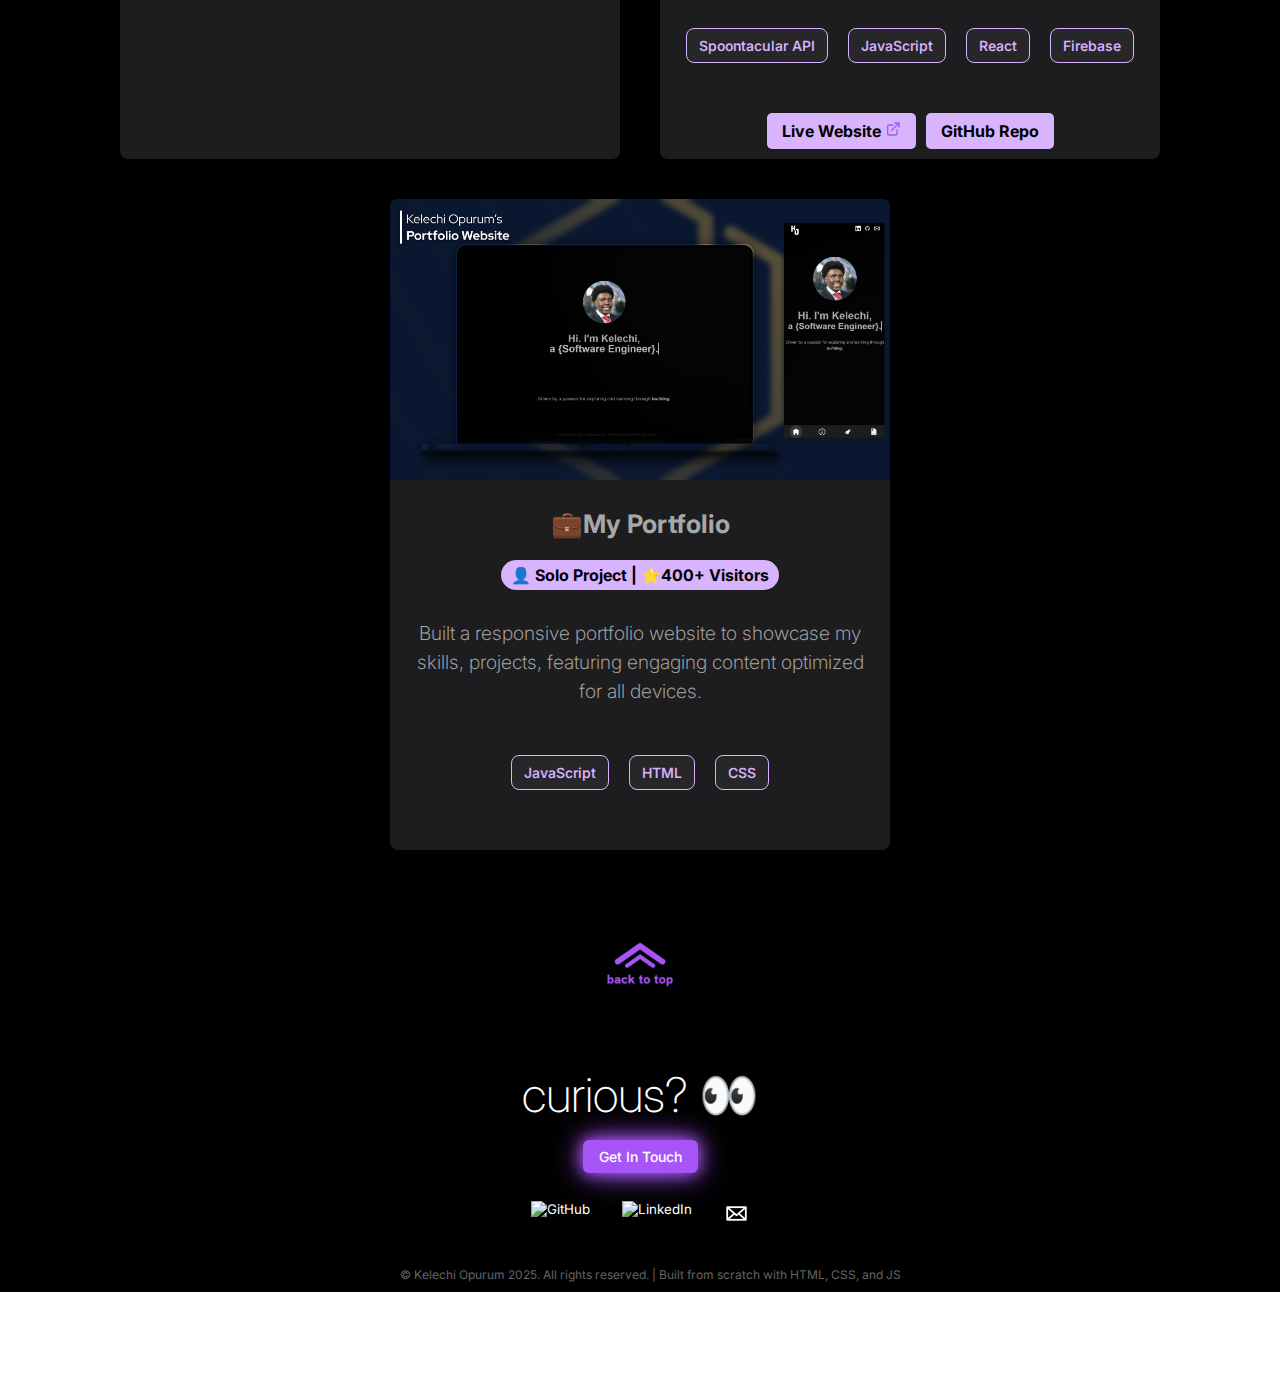
==== commit 063f8780: "👨🏾‍💻 updated about-me section txt" ====
--- a/index.html
+++ b/index.html
@@ -89,7 +89,7 @@
         <h2 class="interactive-text" style="font-size: 4rem; color: white;">
             Hi, I'm <span style="color: #A855F7;">Kelechi</span> <br>
             <div id="typing-container" style="margin-top: 6px;">
-                <div id="typing-text" style="font-size: 2.3rem; color: #9CA3AF; font-weight: lighter;"></div>
+                <div id="typing-text" style="font-size: 2.2rem; color: #9CA3AF; font-weight: lighter;"></div>
             </div>
         </h2>
         
@@ -206,7 +206,7 @@
     
             <!-- My Main about me Paragraph -->
             <p style="color: #A7A7A7; line-height: 1.6; margin-bottom: 0; font-size: 18px; font-weight: 300;" >
-                i'm currently pursuing computer science at Loyola university maryland while working as a web developer
+                i'm currently pursuing computer scienceat loyola university maryland while working as a web developer
                 cntern at cybervillage networkers. as someone passionate about building innovative web solutions, i'm constantly
                 exploring new technologies and methodologies to enhance my programming toolkit.
             </p>
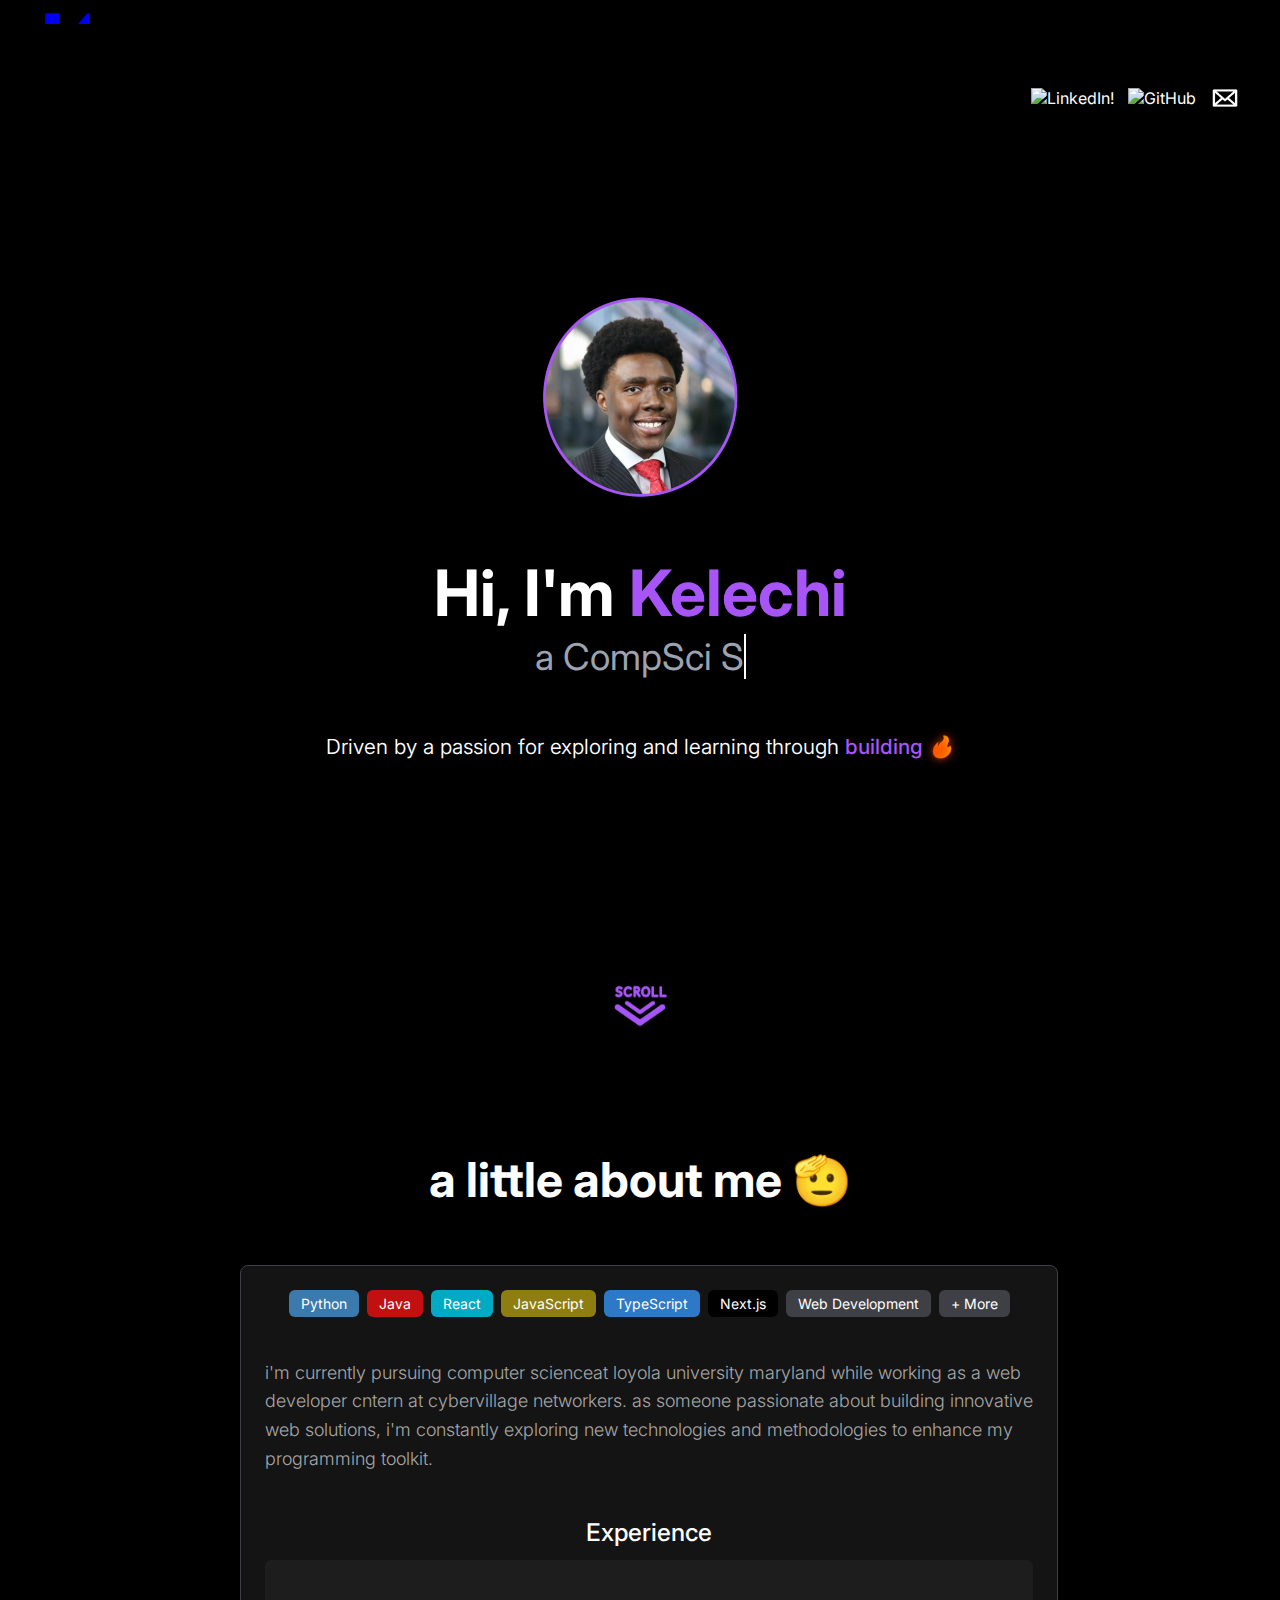
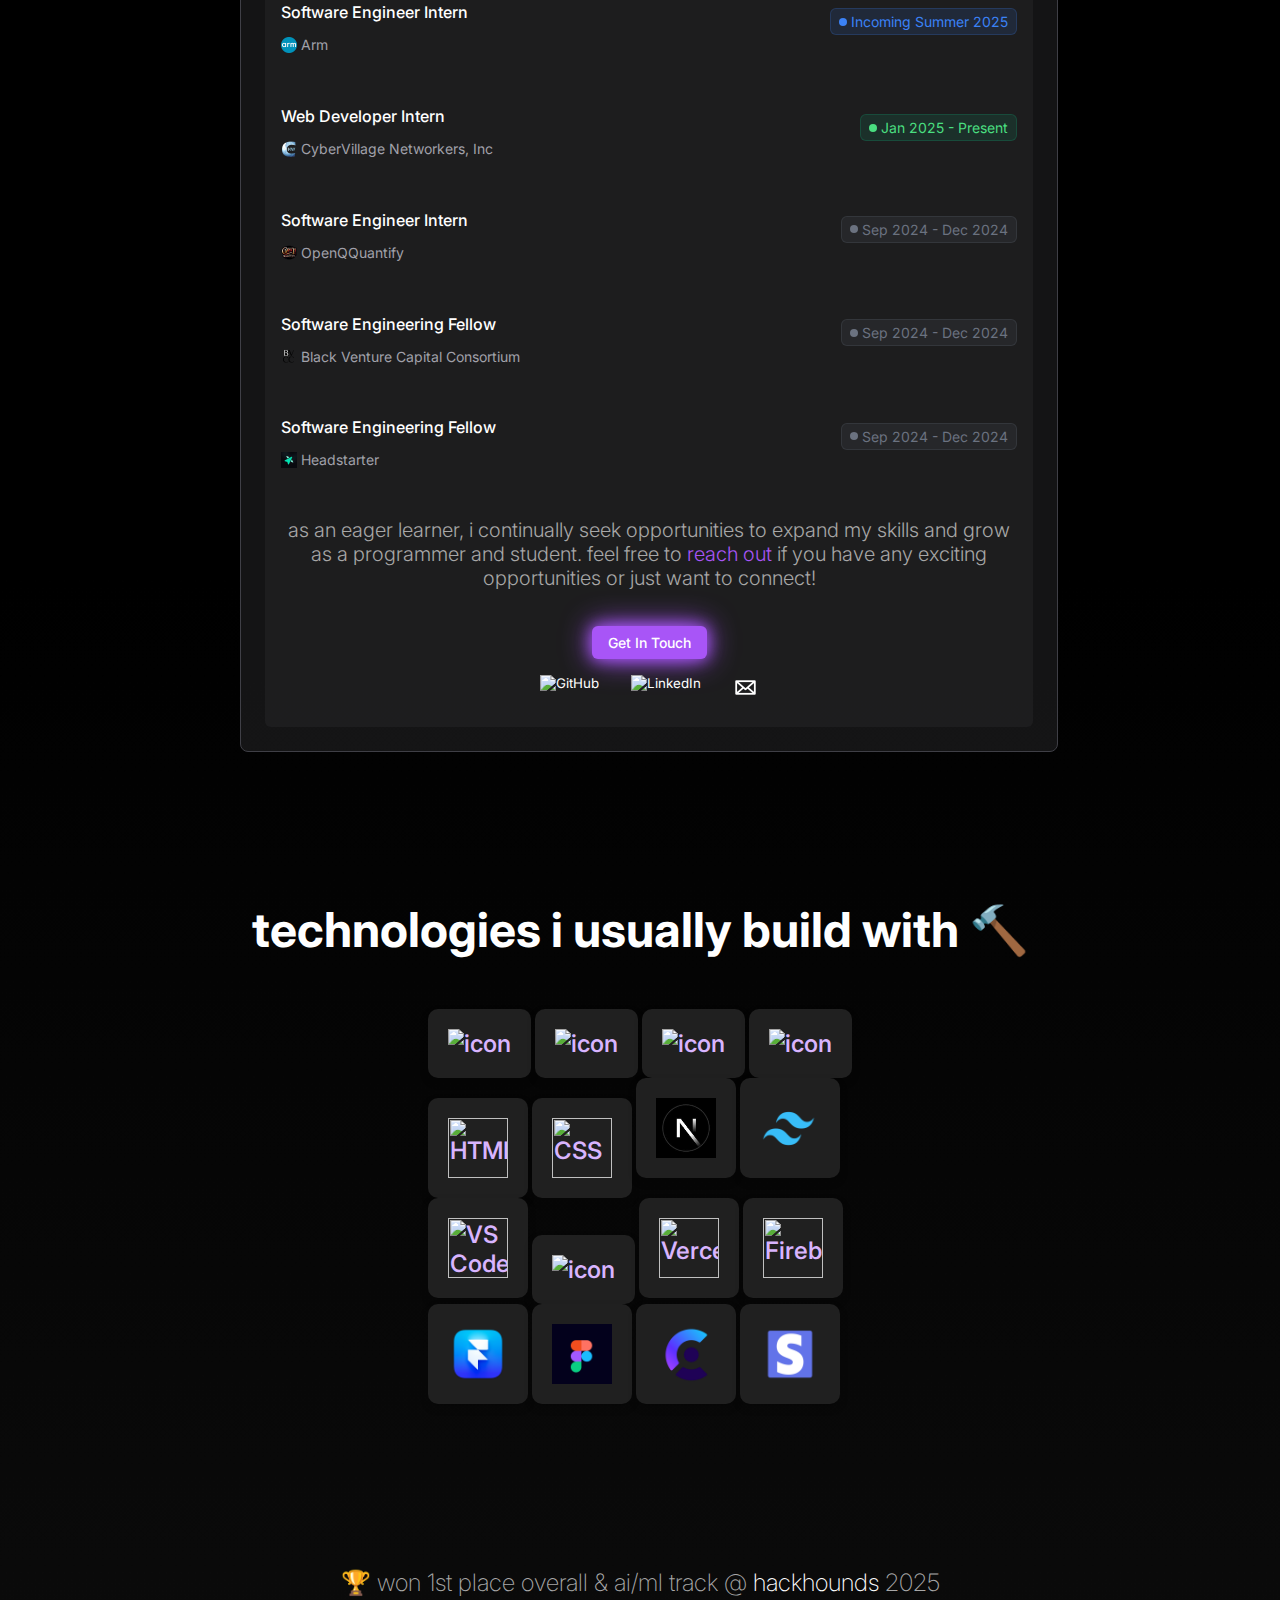
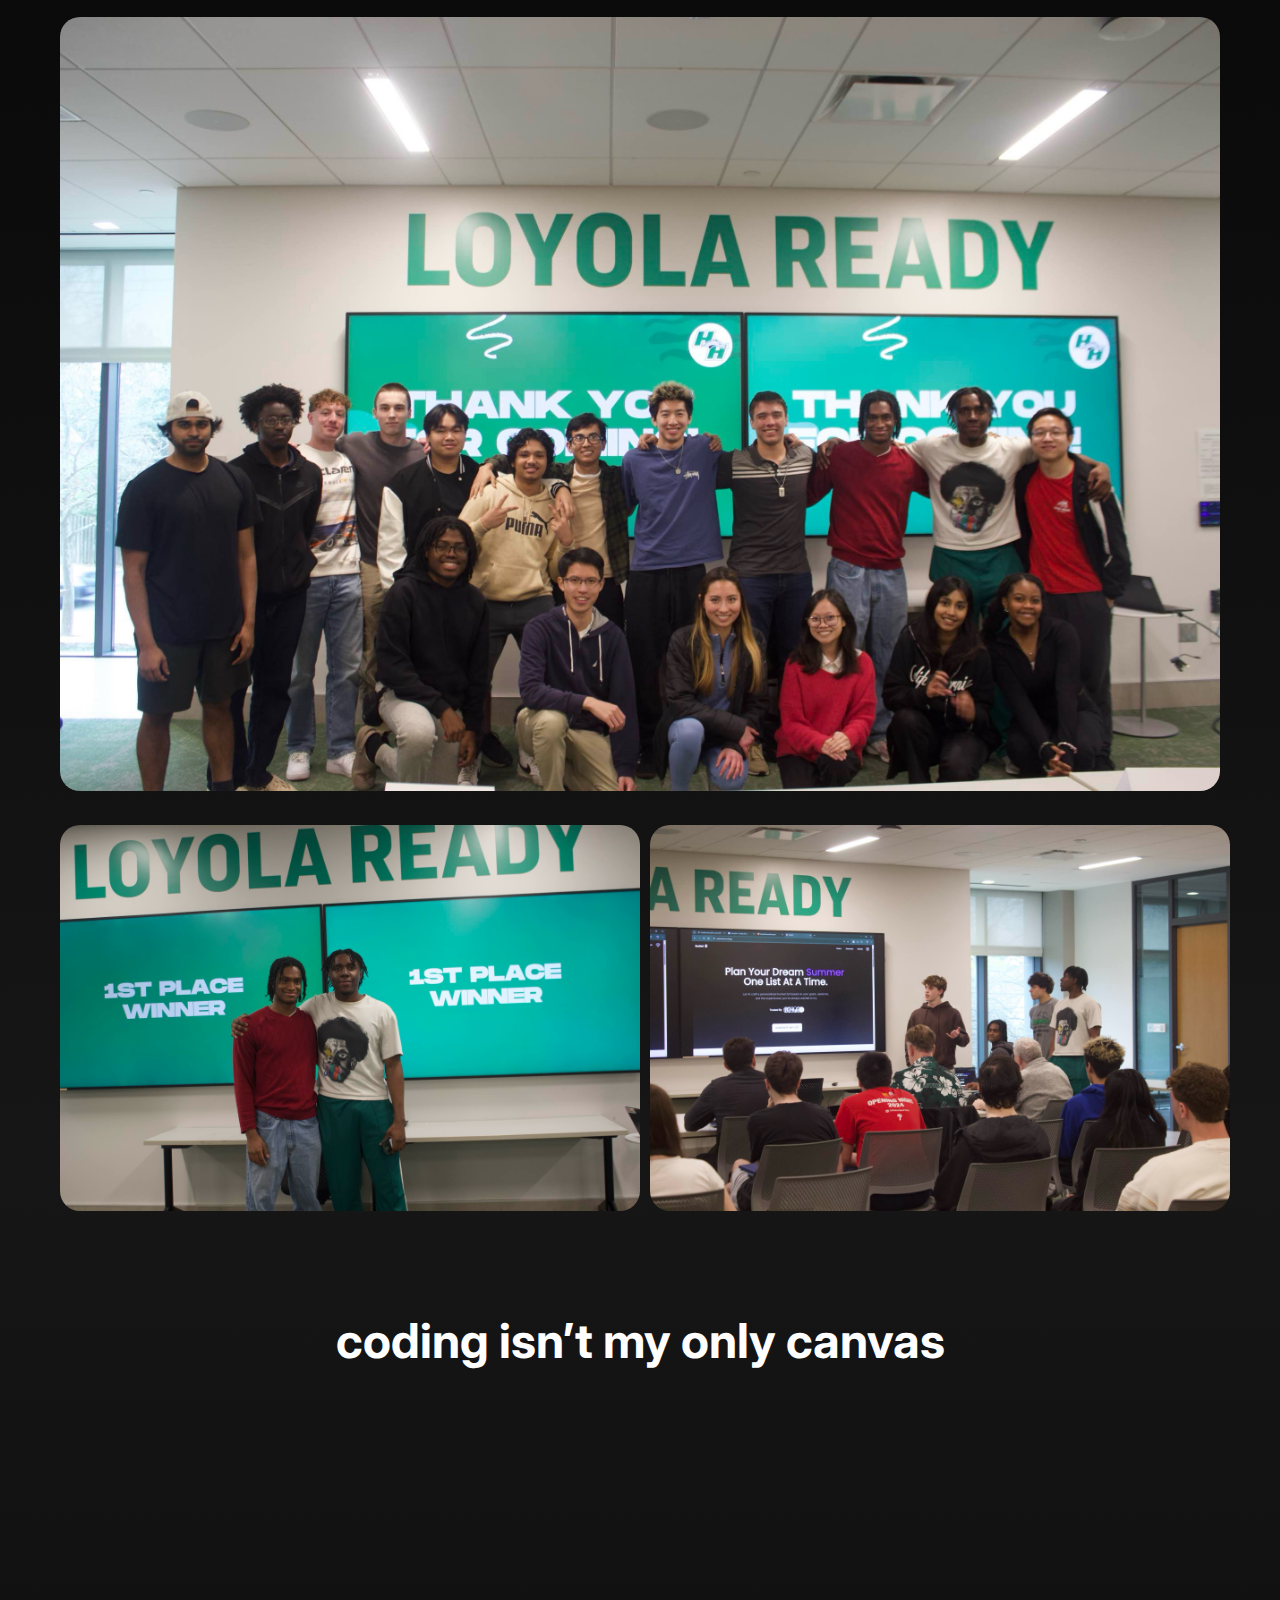
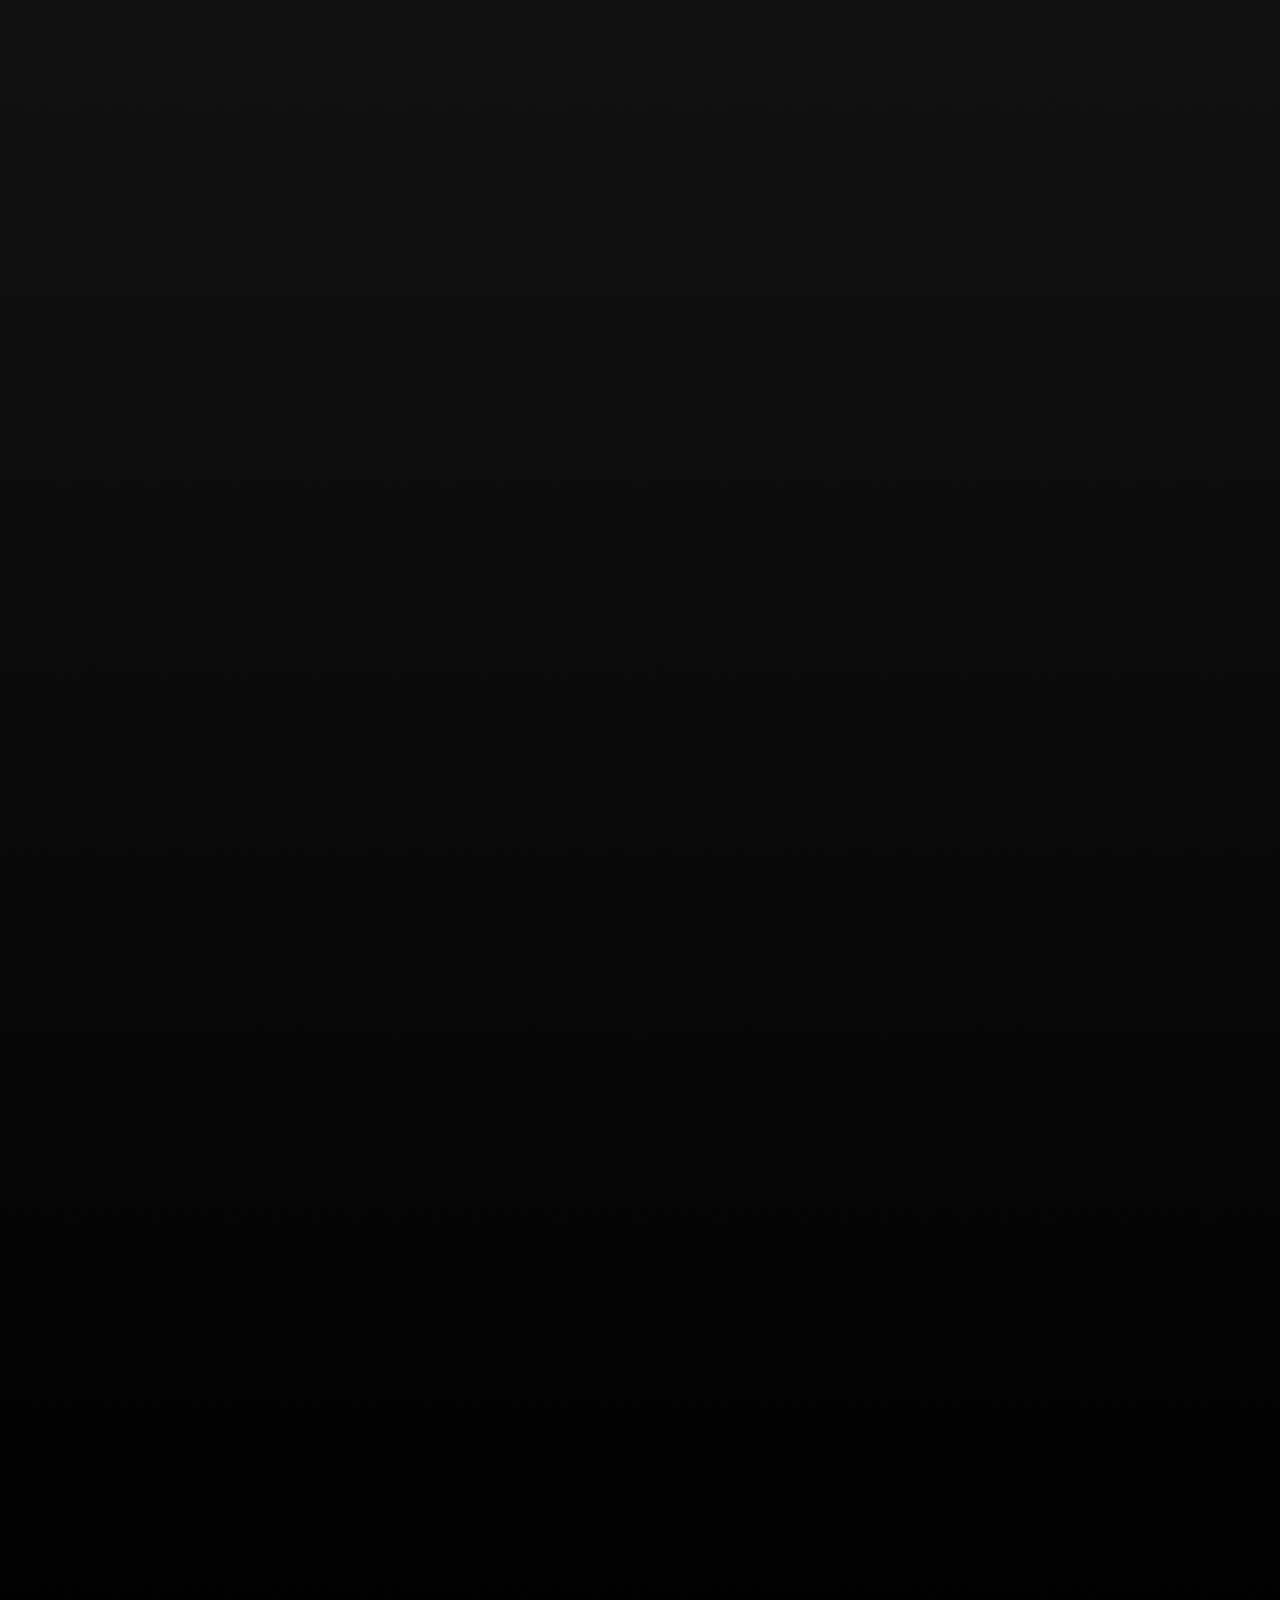
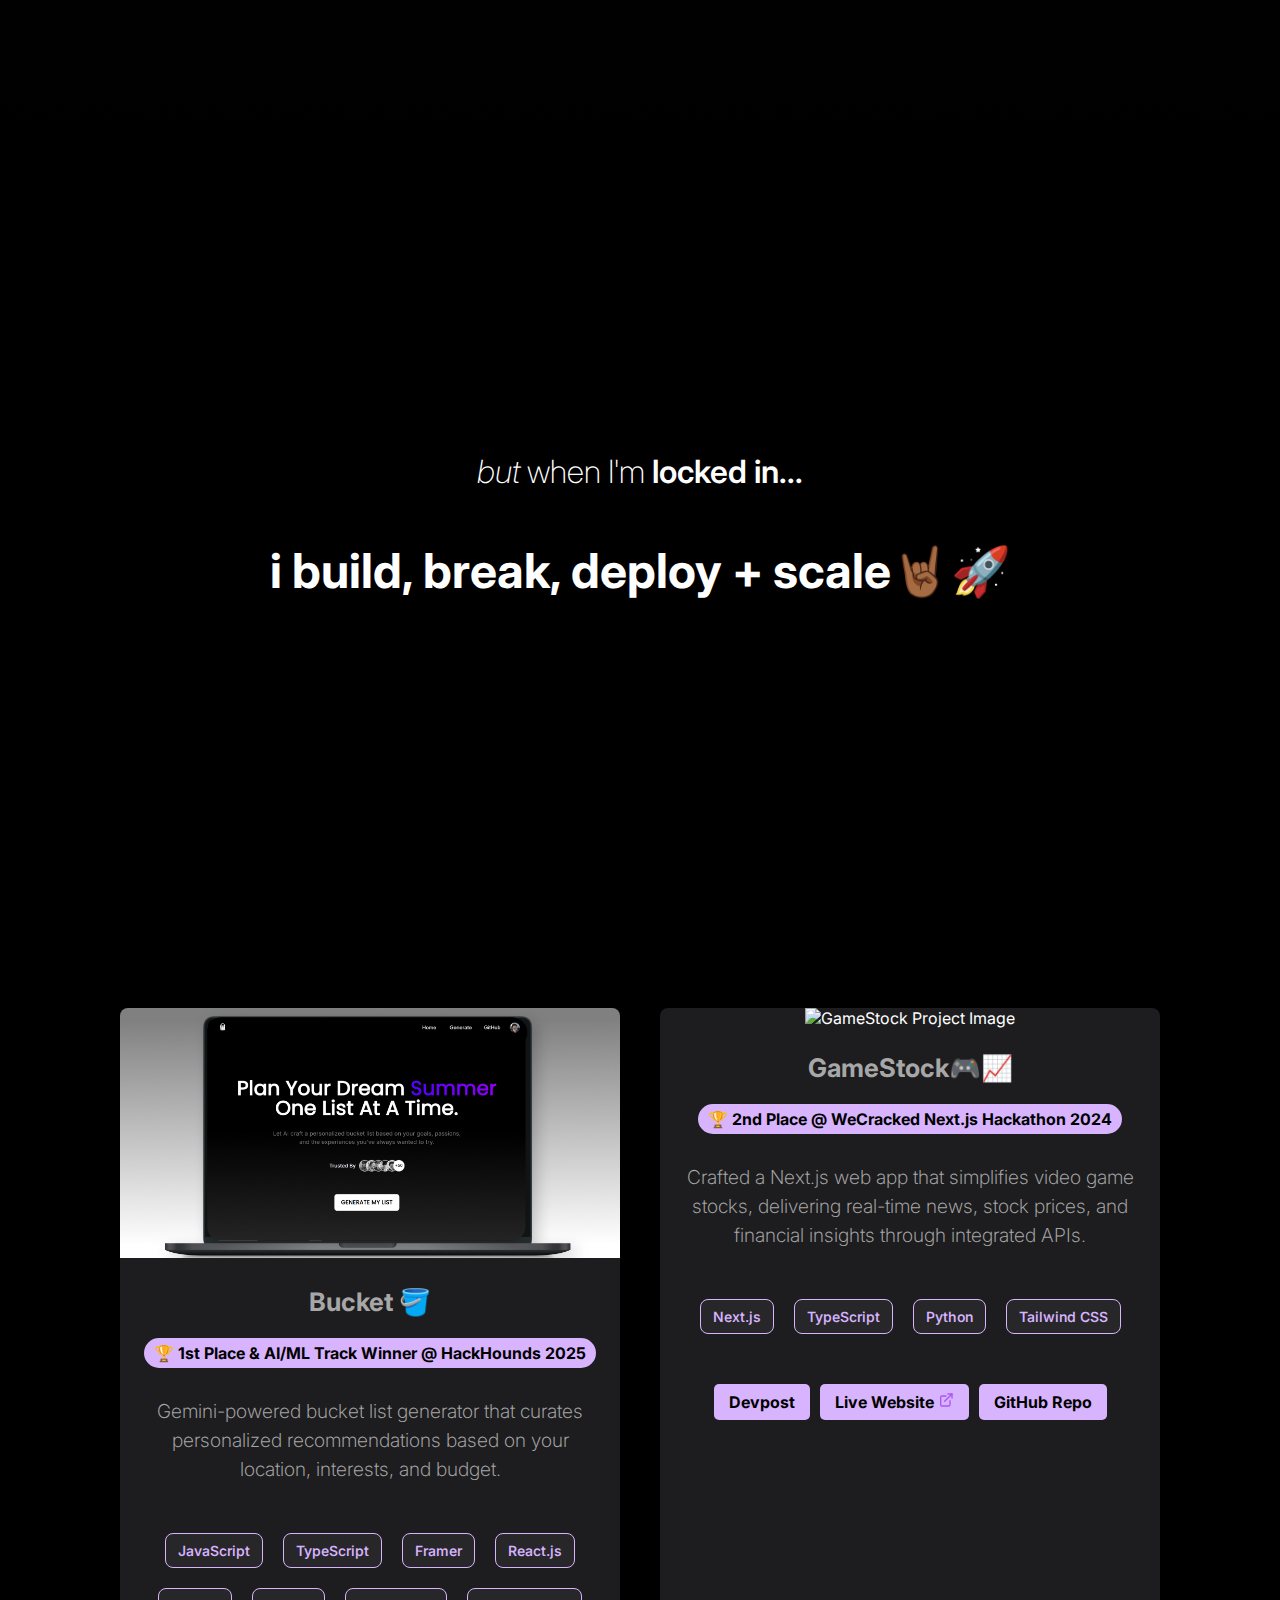
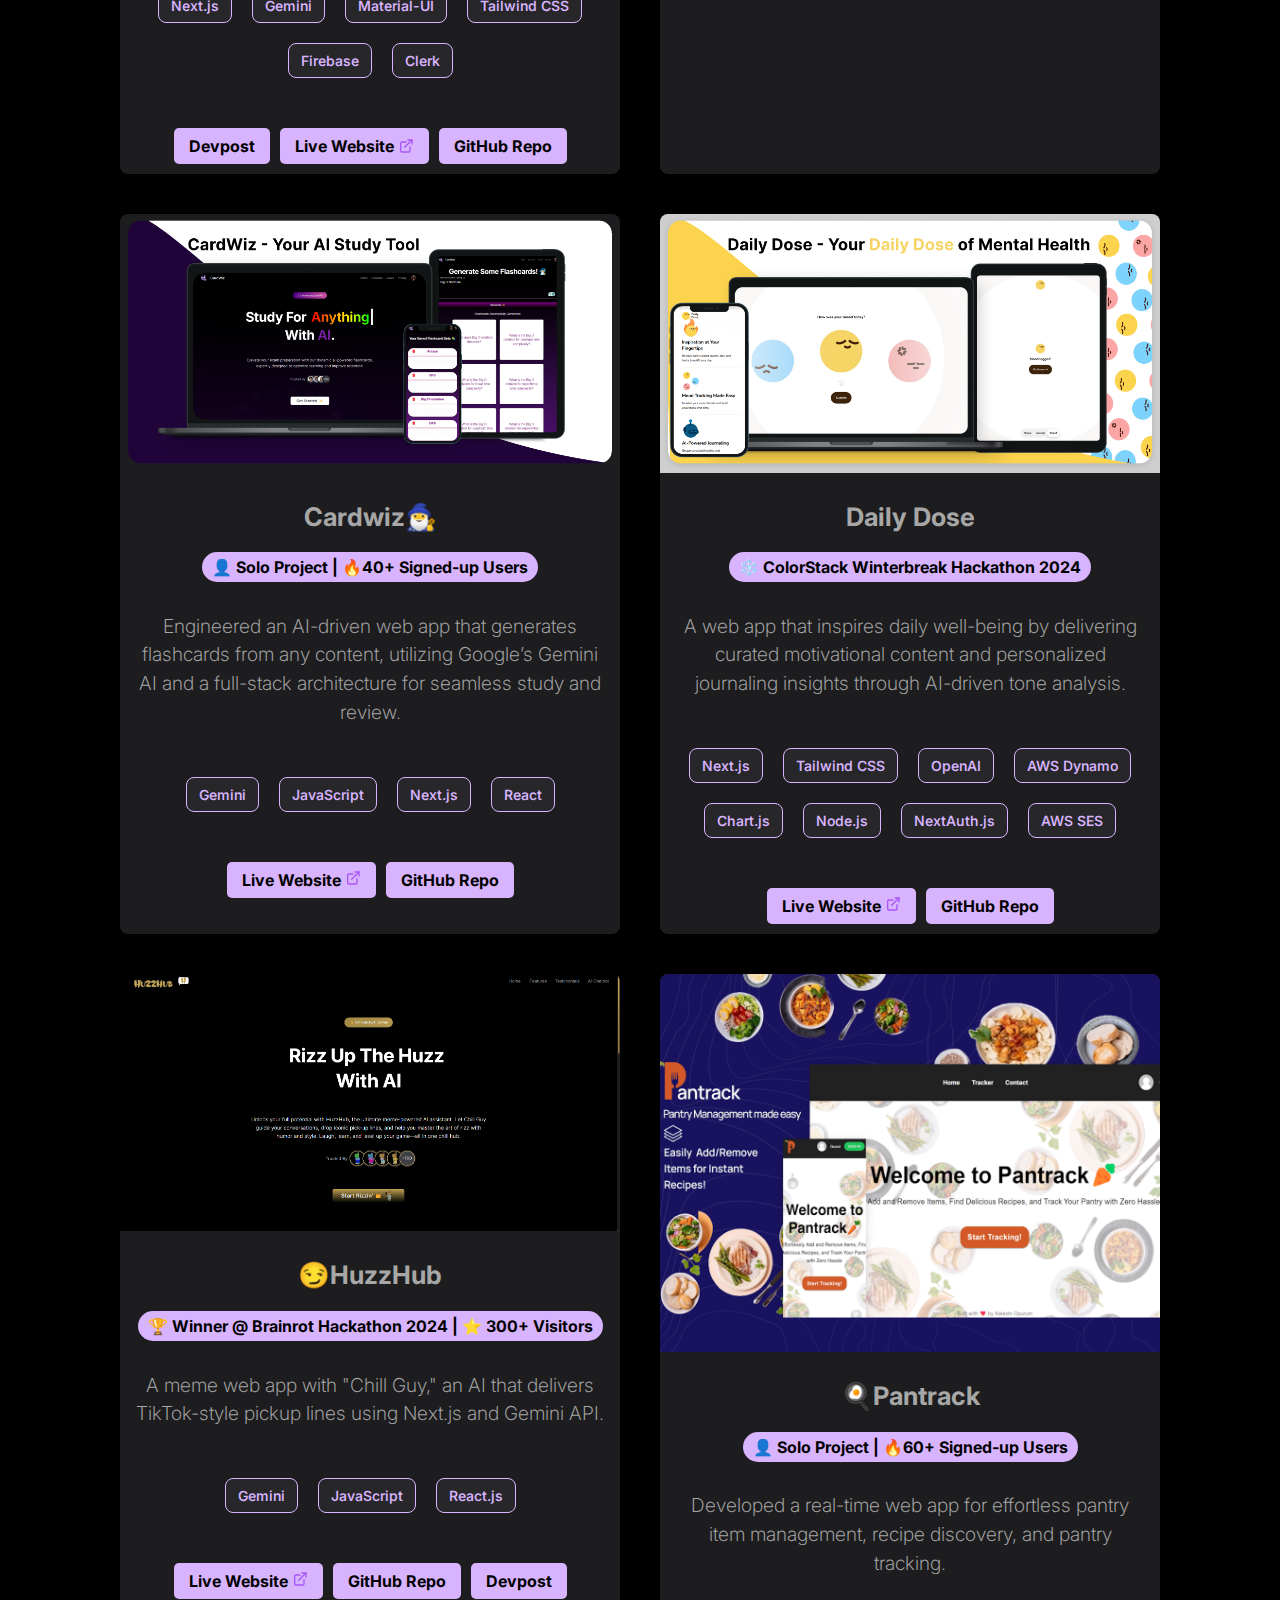
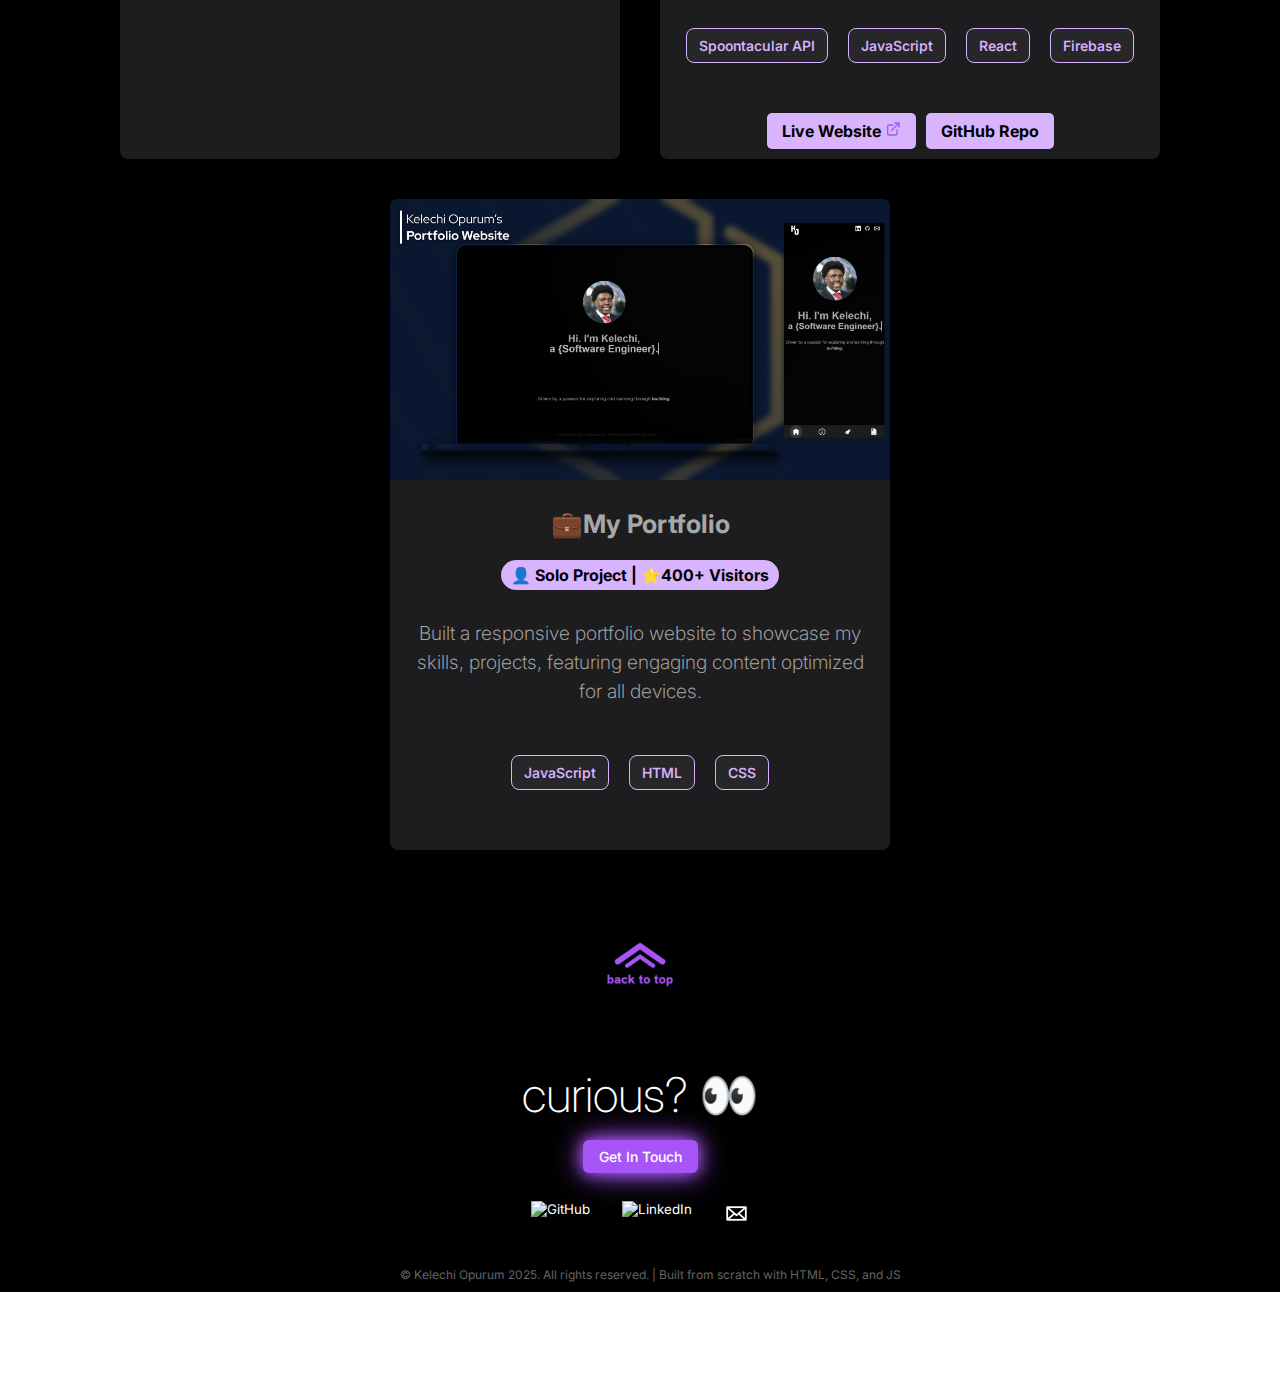
==== commit 6ae0d6a6: "📏 reverted text-size" ====
--- a/index.html
+++ b/index.html
@@ -89,7 +89,7 @@
         <h2 class="interactive-text" style="font-size: 4rem; color: white;">
             Hi, I'm <span style="color: #A855F7;">Kelechi</span> <br>
             <div id="typing-container" style="margin-top: 6px;">
-                <div id="typing-text" style="font-size: 2.2rem; color: #9CA3AF; font-weight: lighter;"></div>
+                <div id="typing-text" style="font-size: 2.3rem; color: #9CA3AF; font-weight: lighter;"></div>
             </div>
         </h2>
         
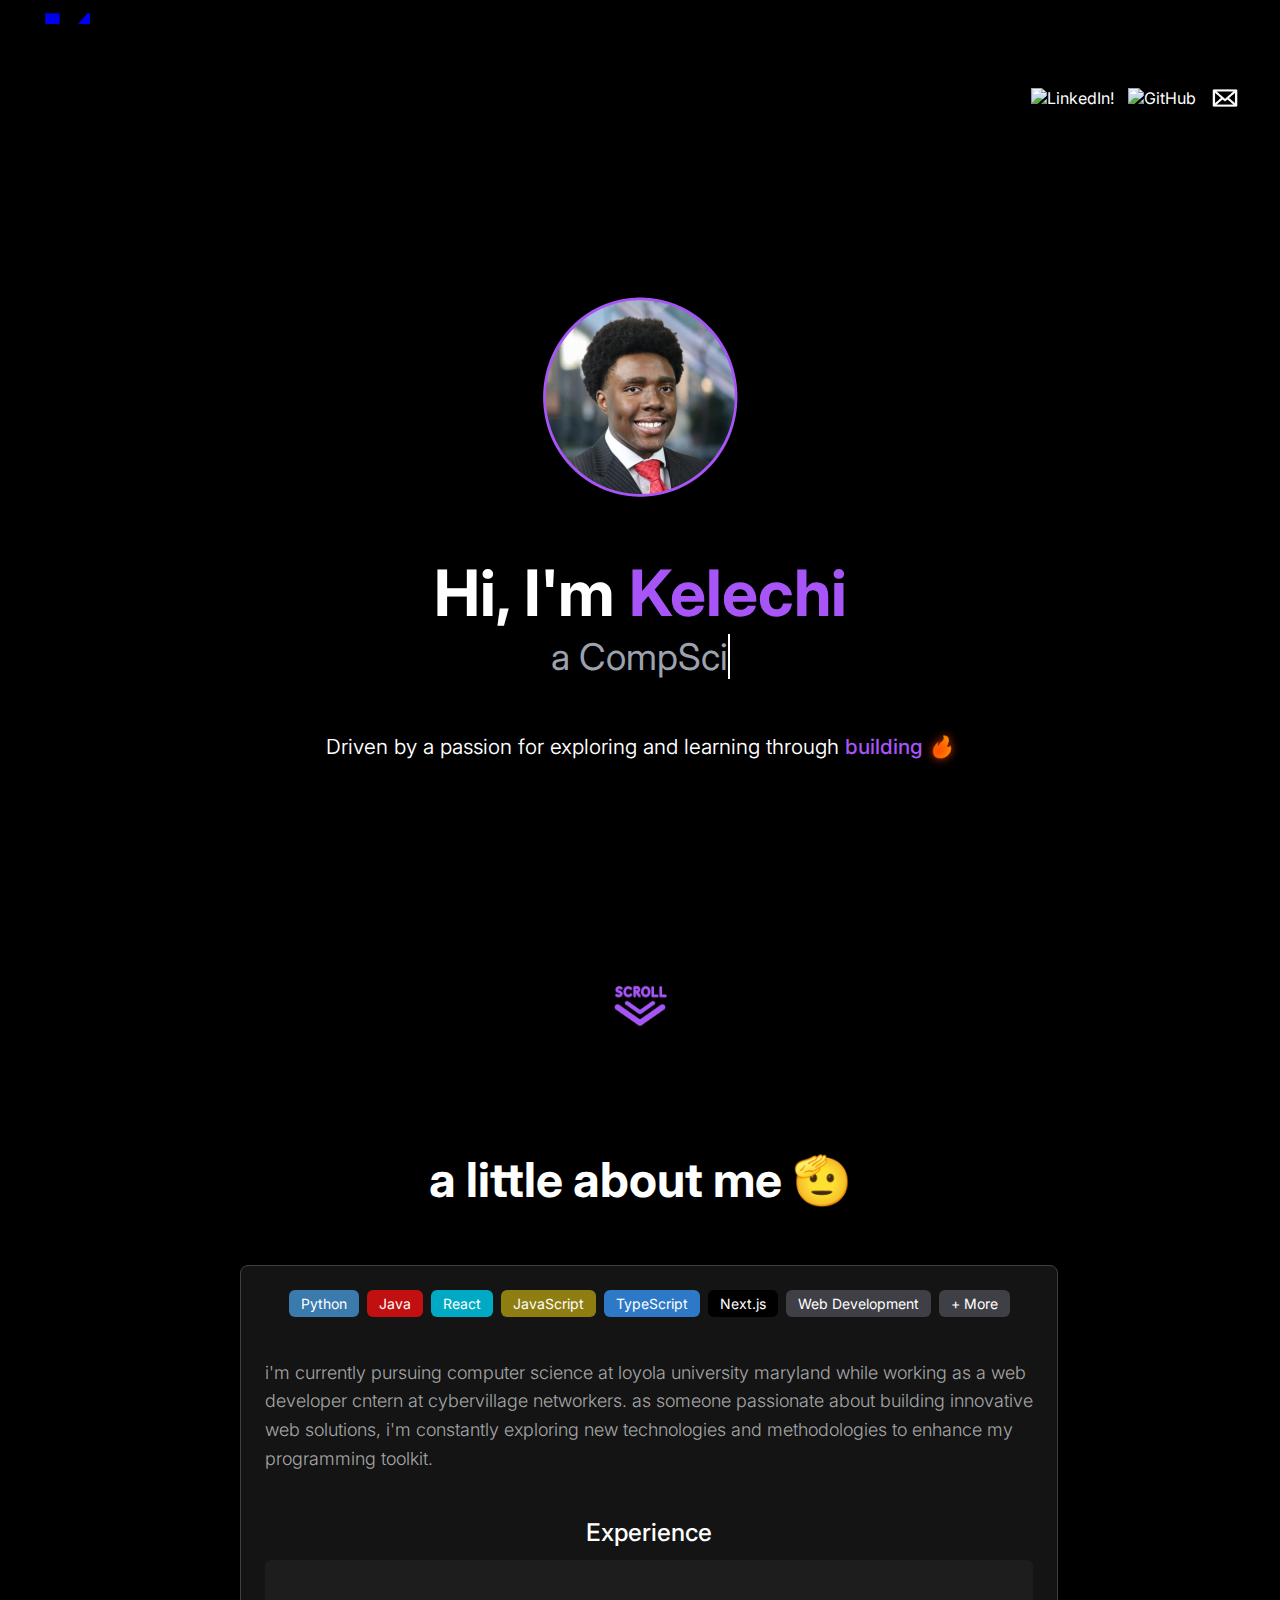
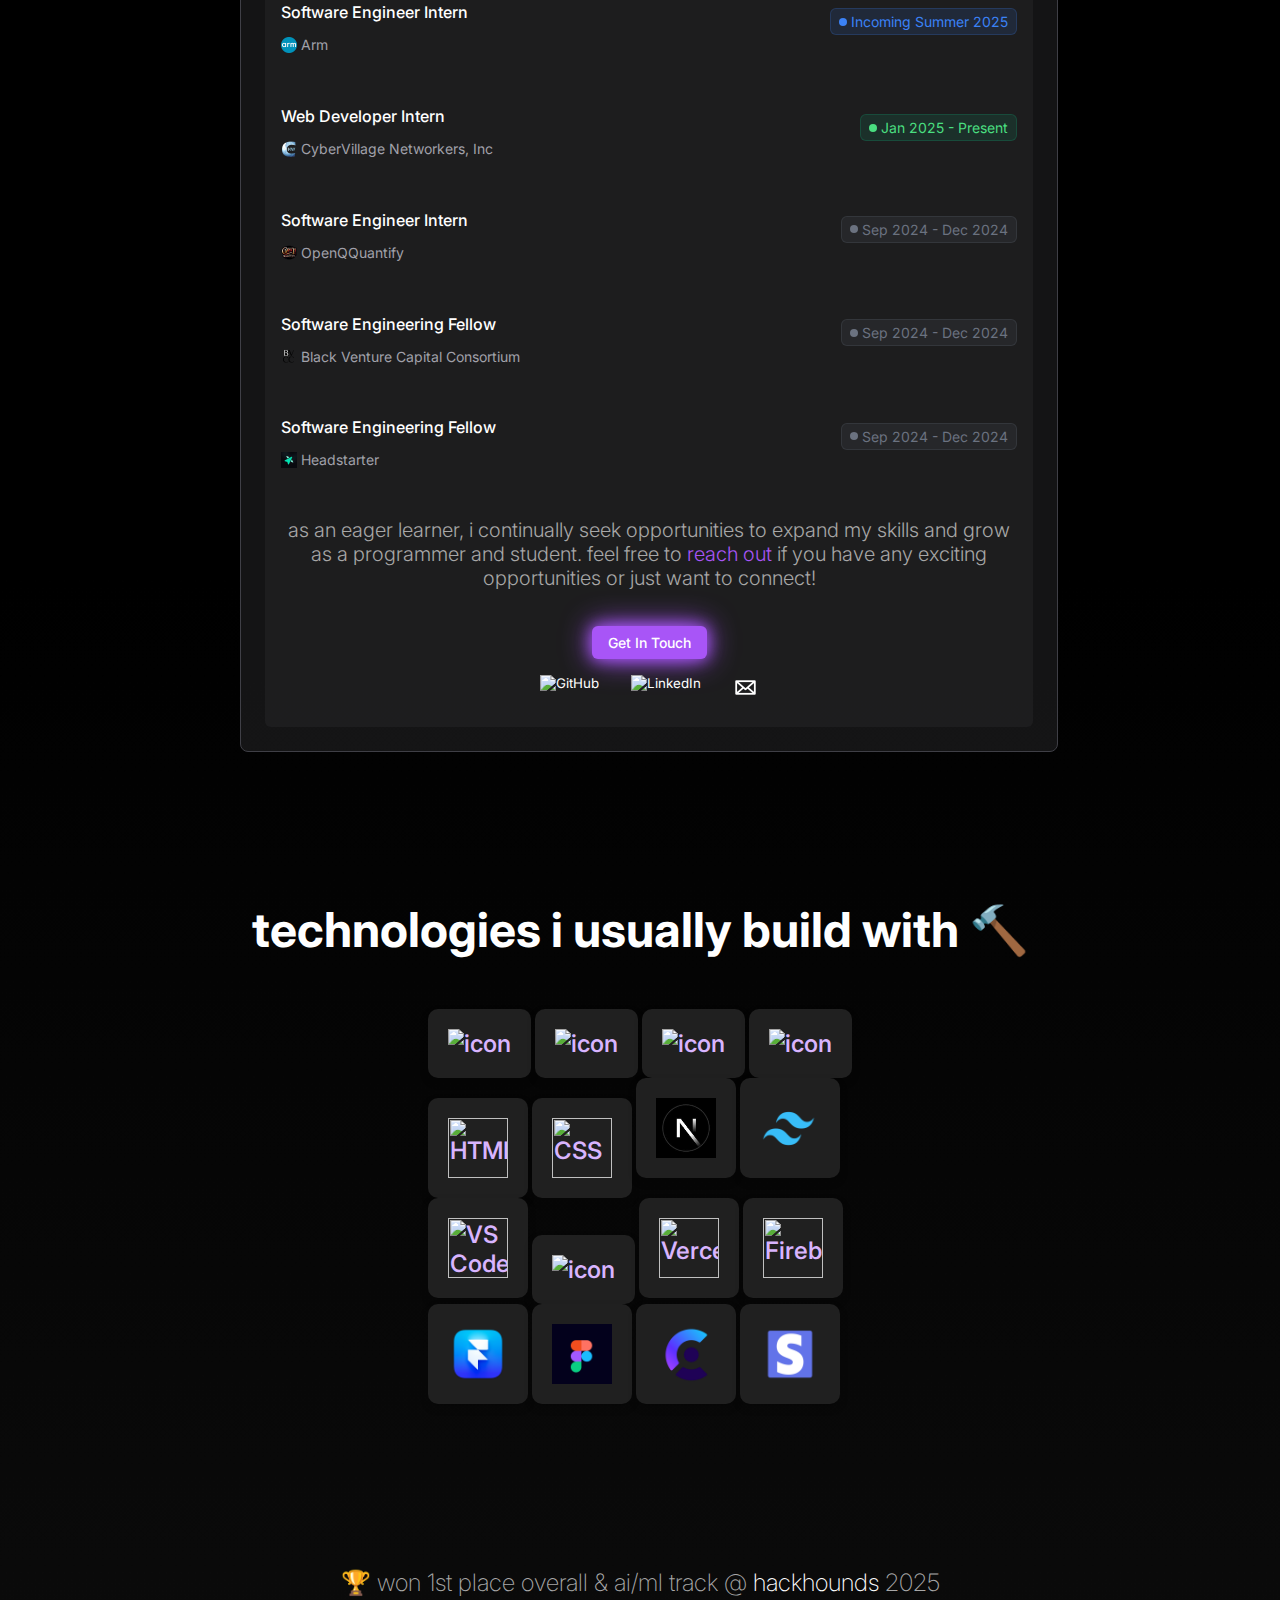
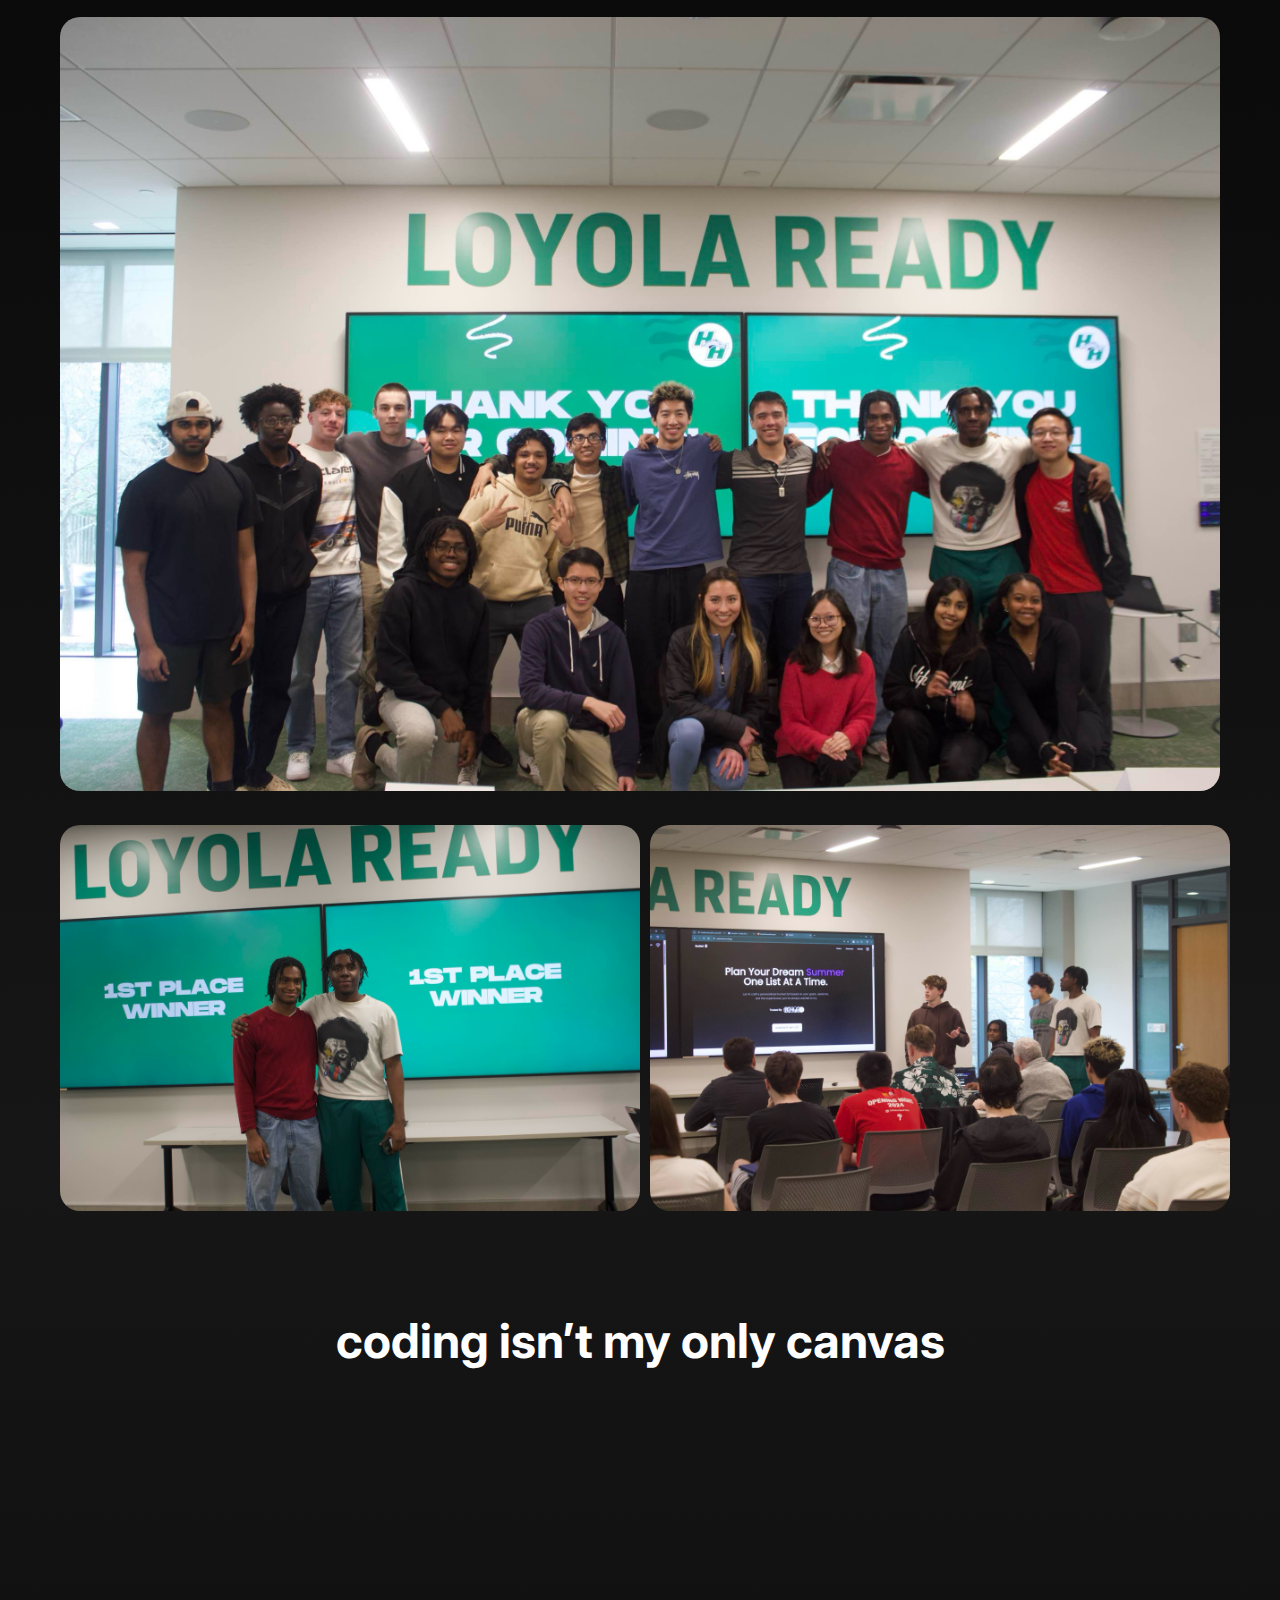
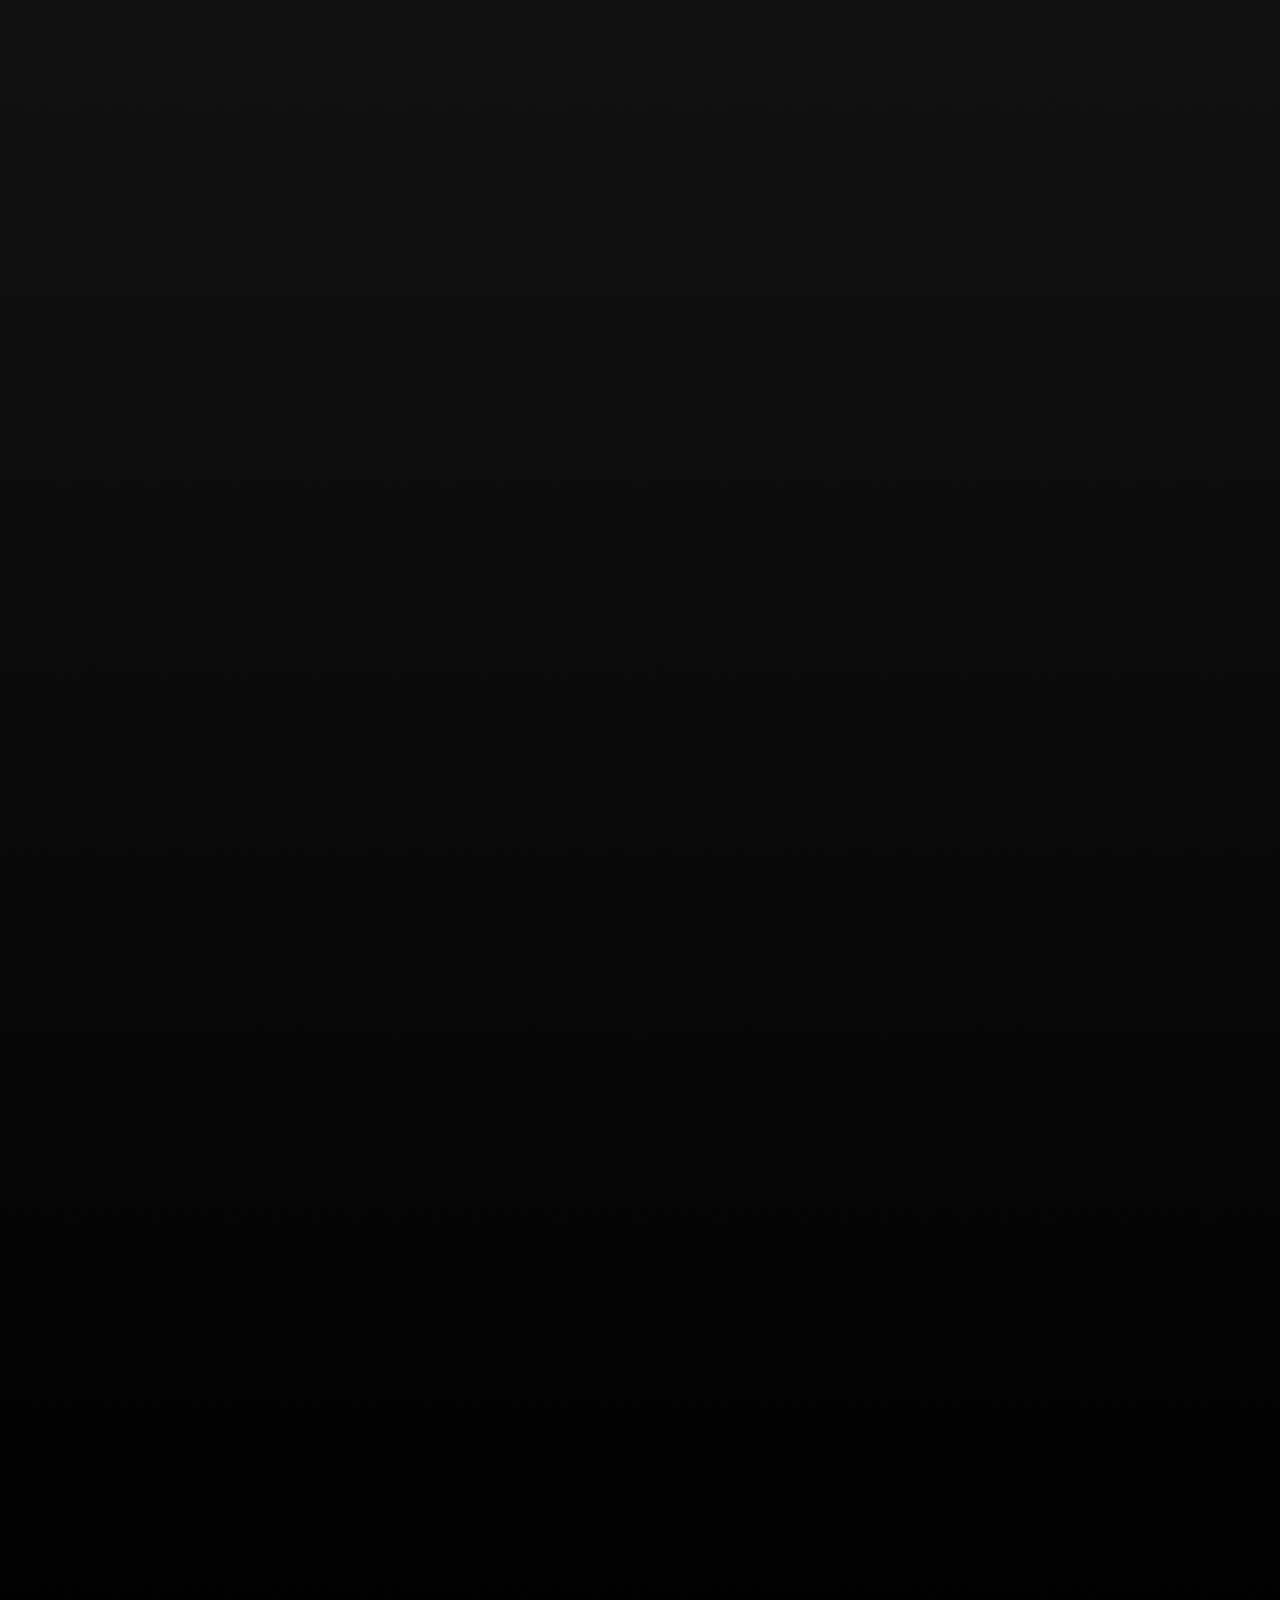
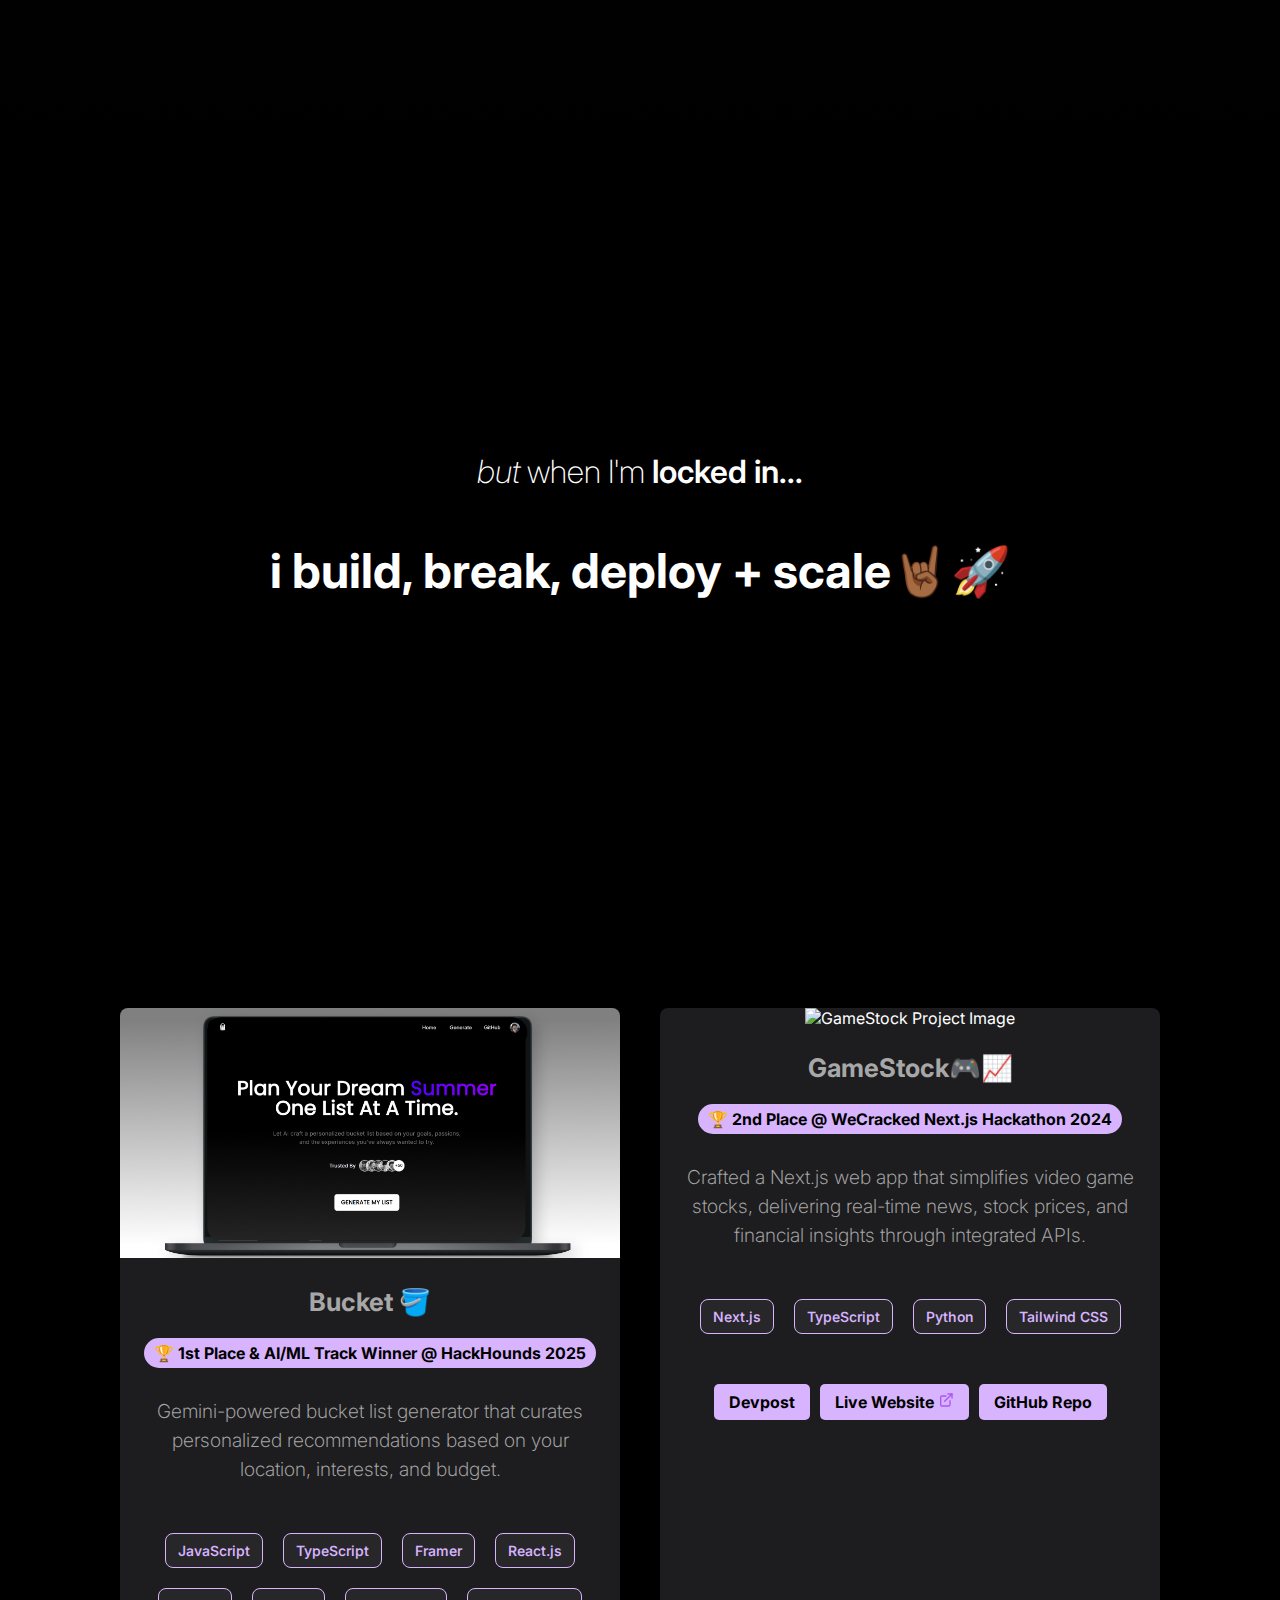
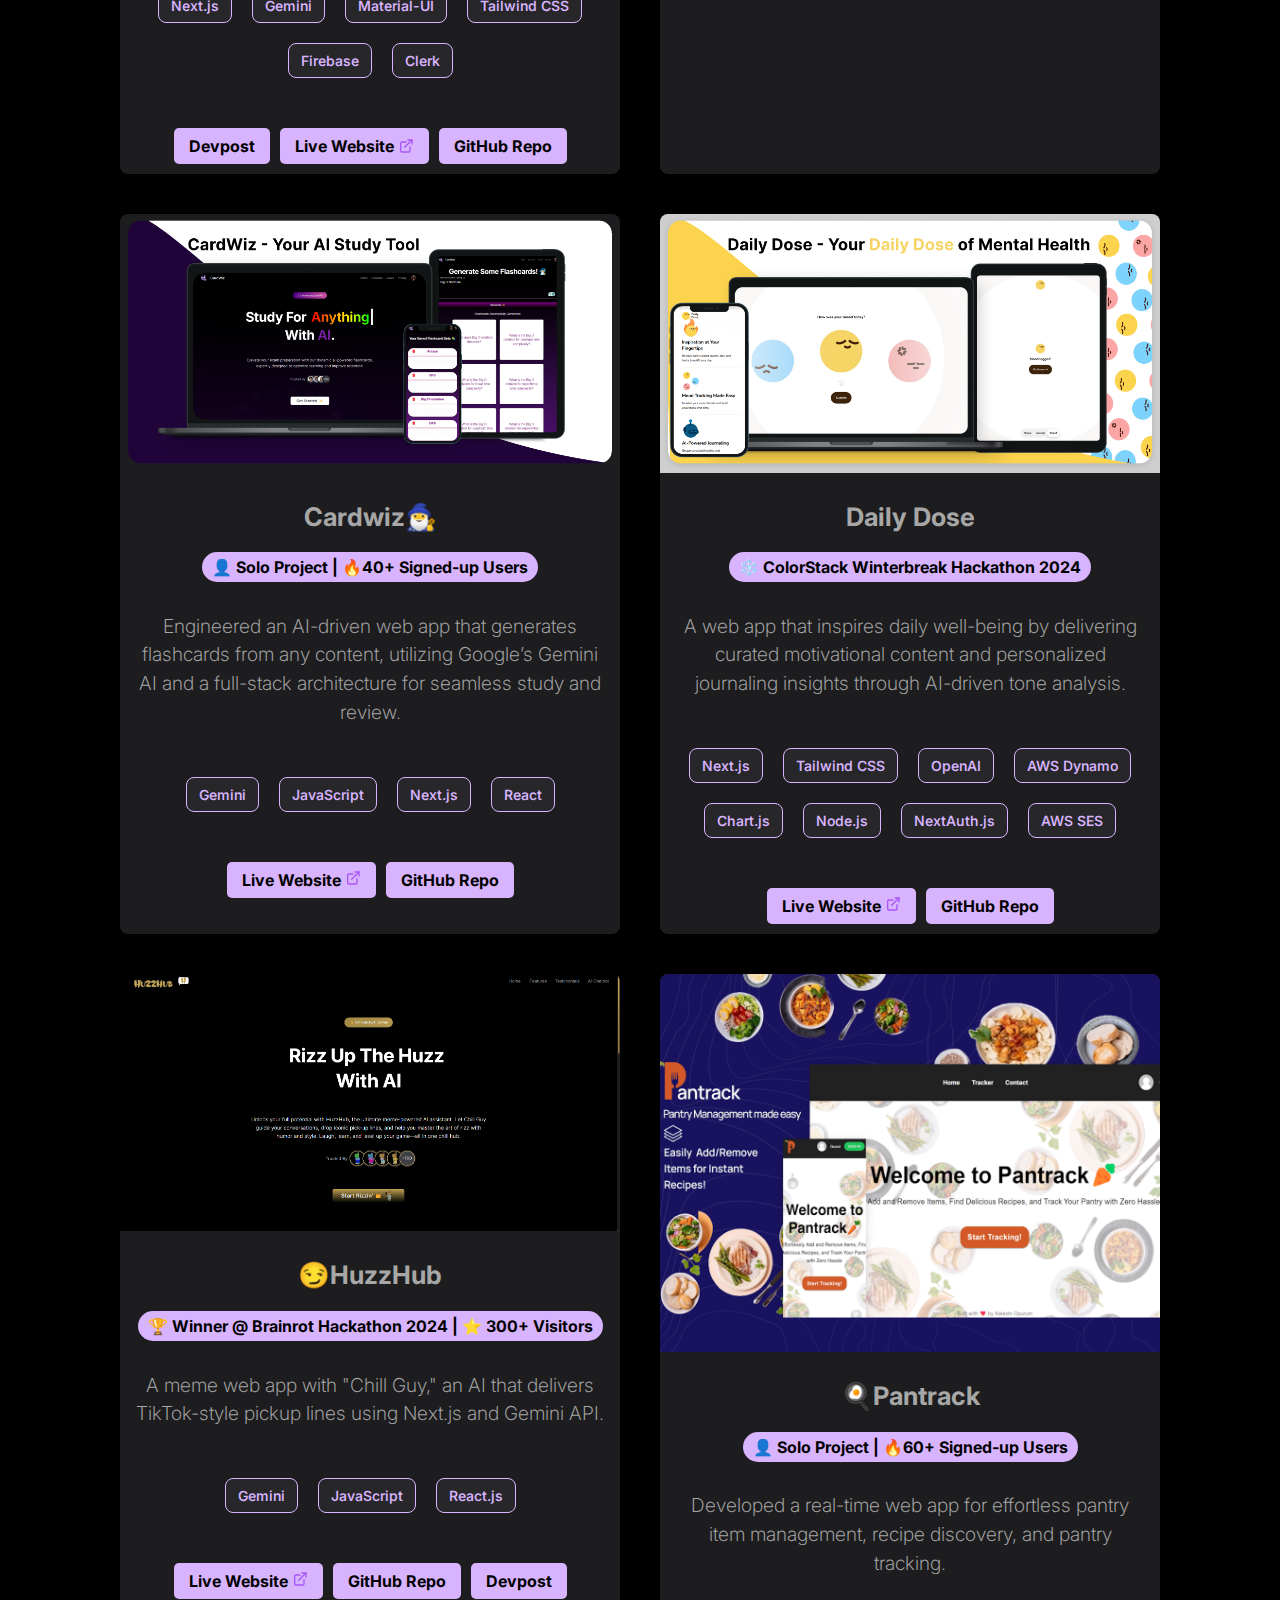
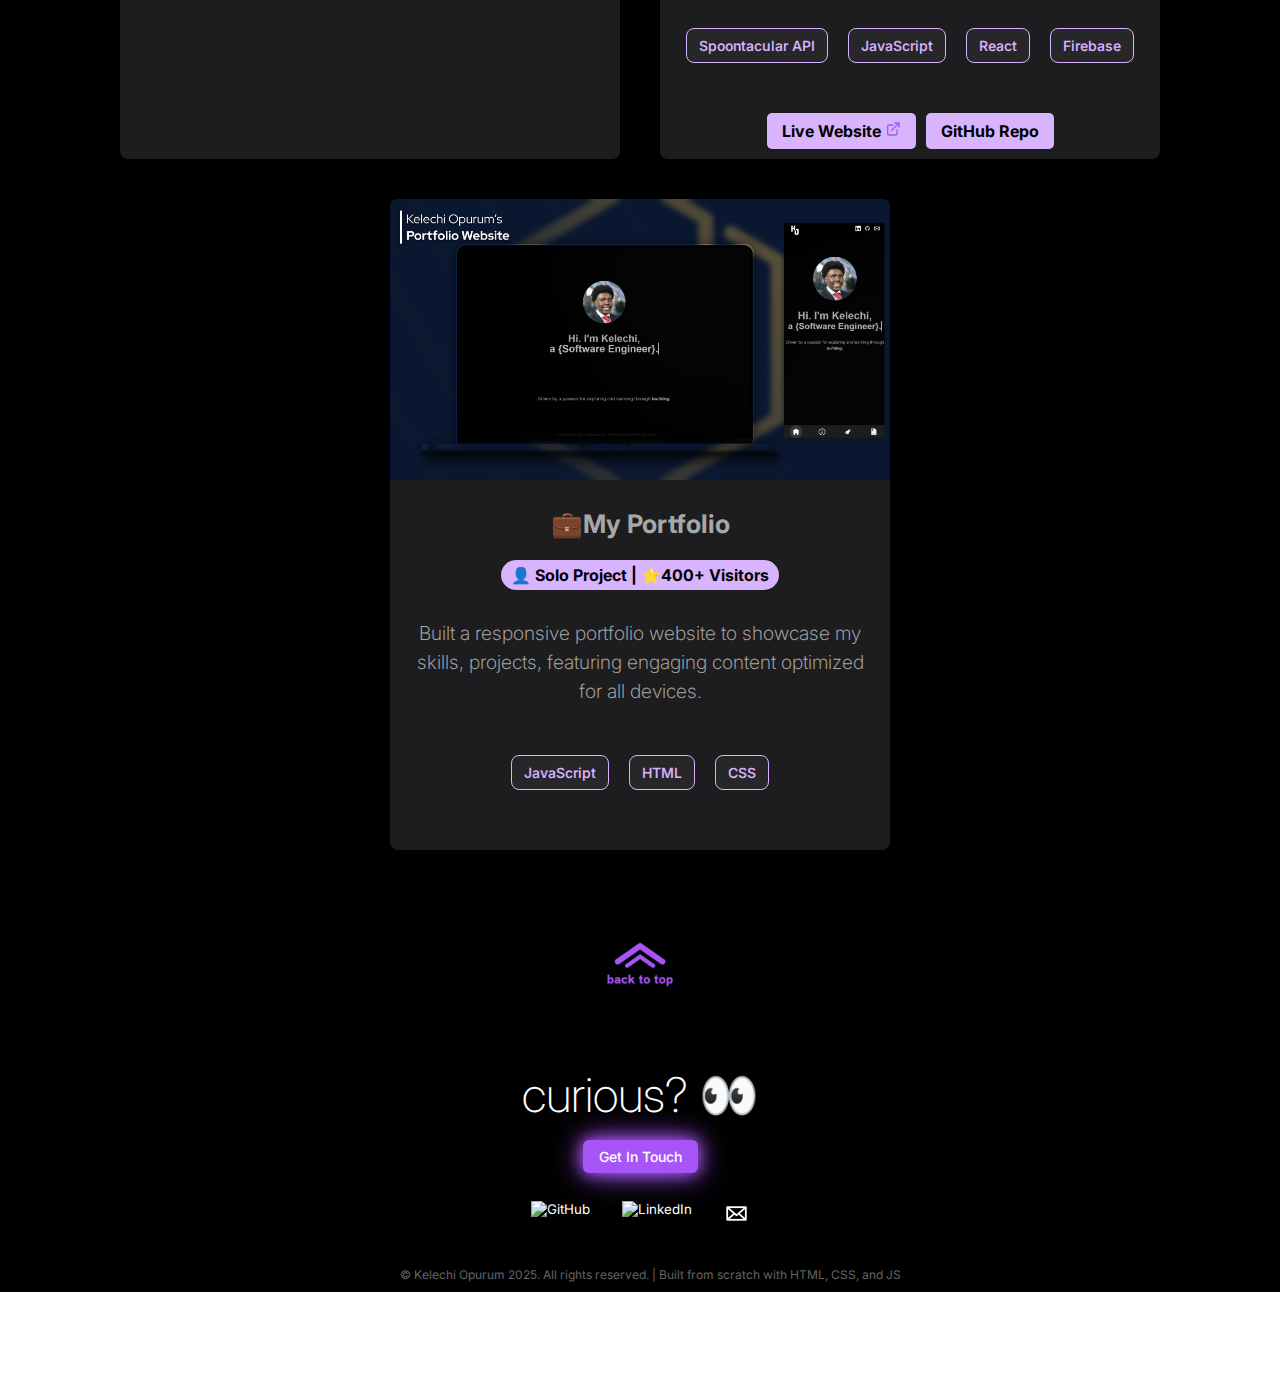
==== commit c95218c2: "🖱️ fixed typo in about-me section" ====
--- a/index.html
+++ b/index.html
@@ -206,7 +206,7 @@
     
             <!-- My Main about me Paragraph -->
             <p style="color: #A7A7A7; line-height: 1.6; margin-bottom: 0; font-size: 18px; font-weight: 300;" >
-                i'm currently pursuing computer scienceat loyola university maryland while working as a web developer
+                i'm currently pursuing computer science at loyola university maryland while working as a web developer
                 cntern at cybervillage networkers. as someone passionate about building innovative web solutions, i'm constantly
                 exploring new technologies and methodologies to enhance my programming toolkit.
             </p>
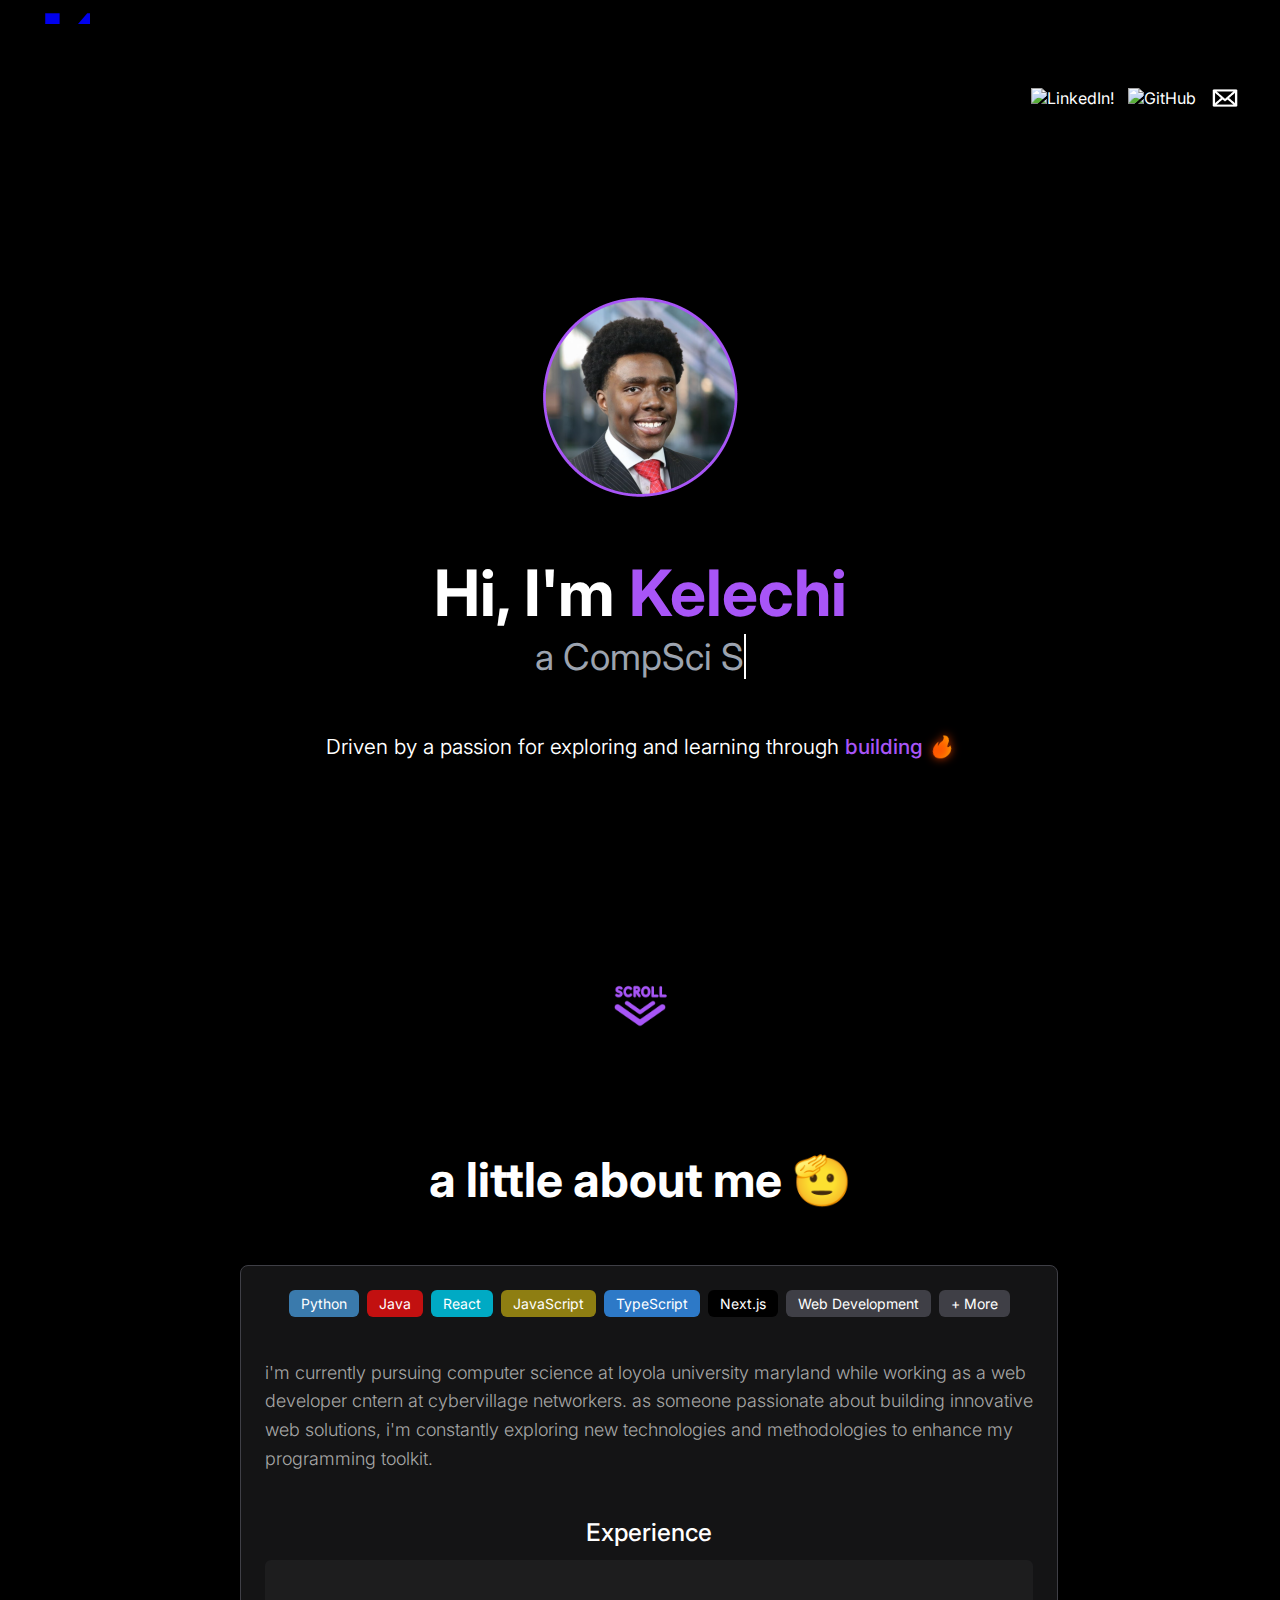
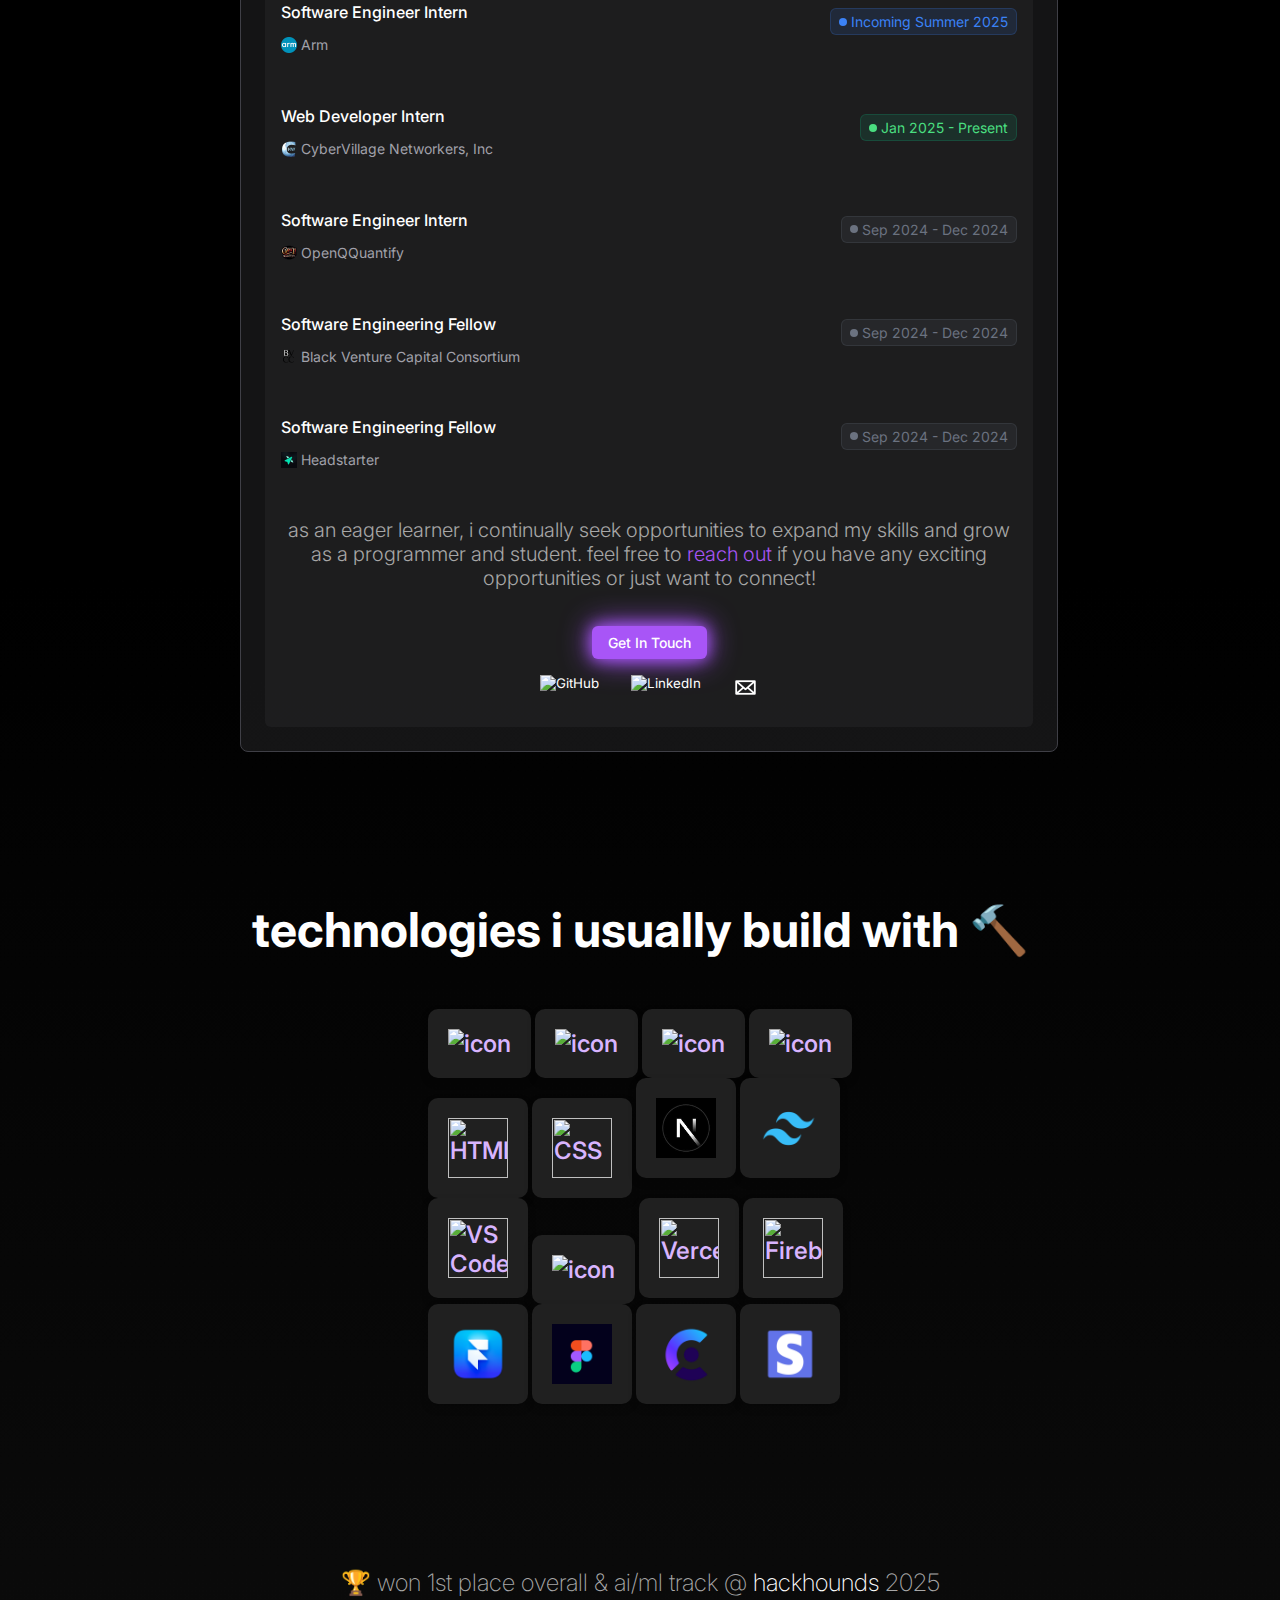
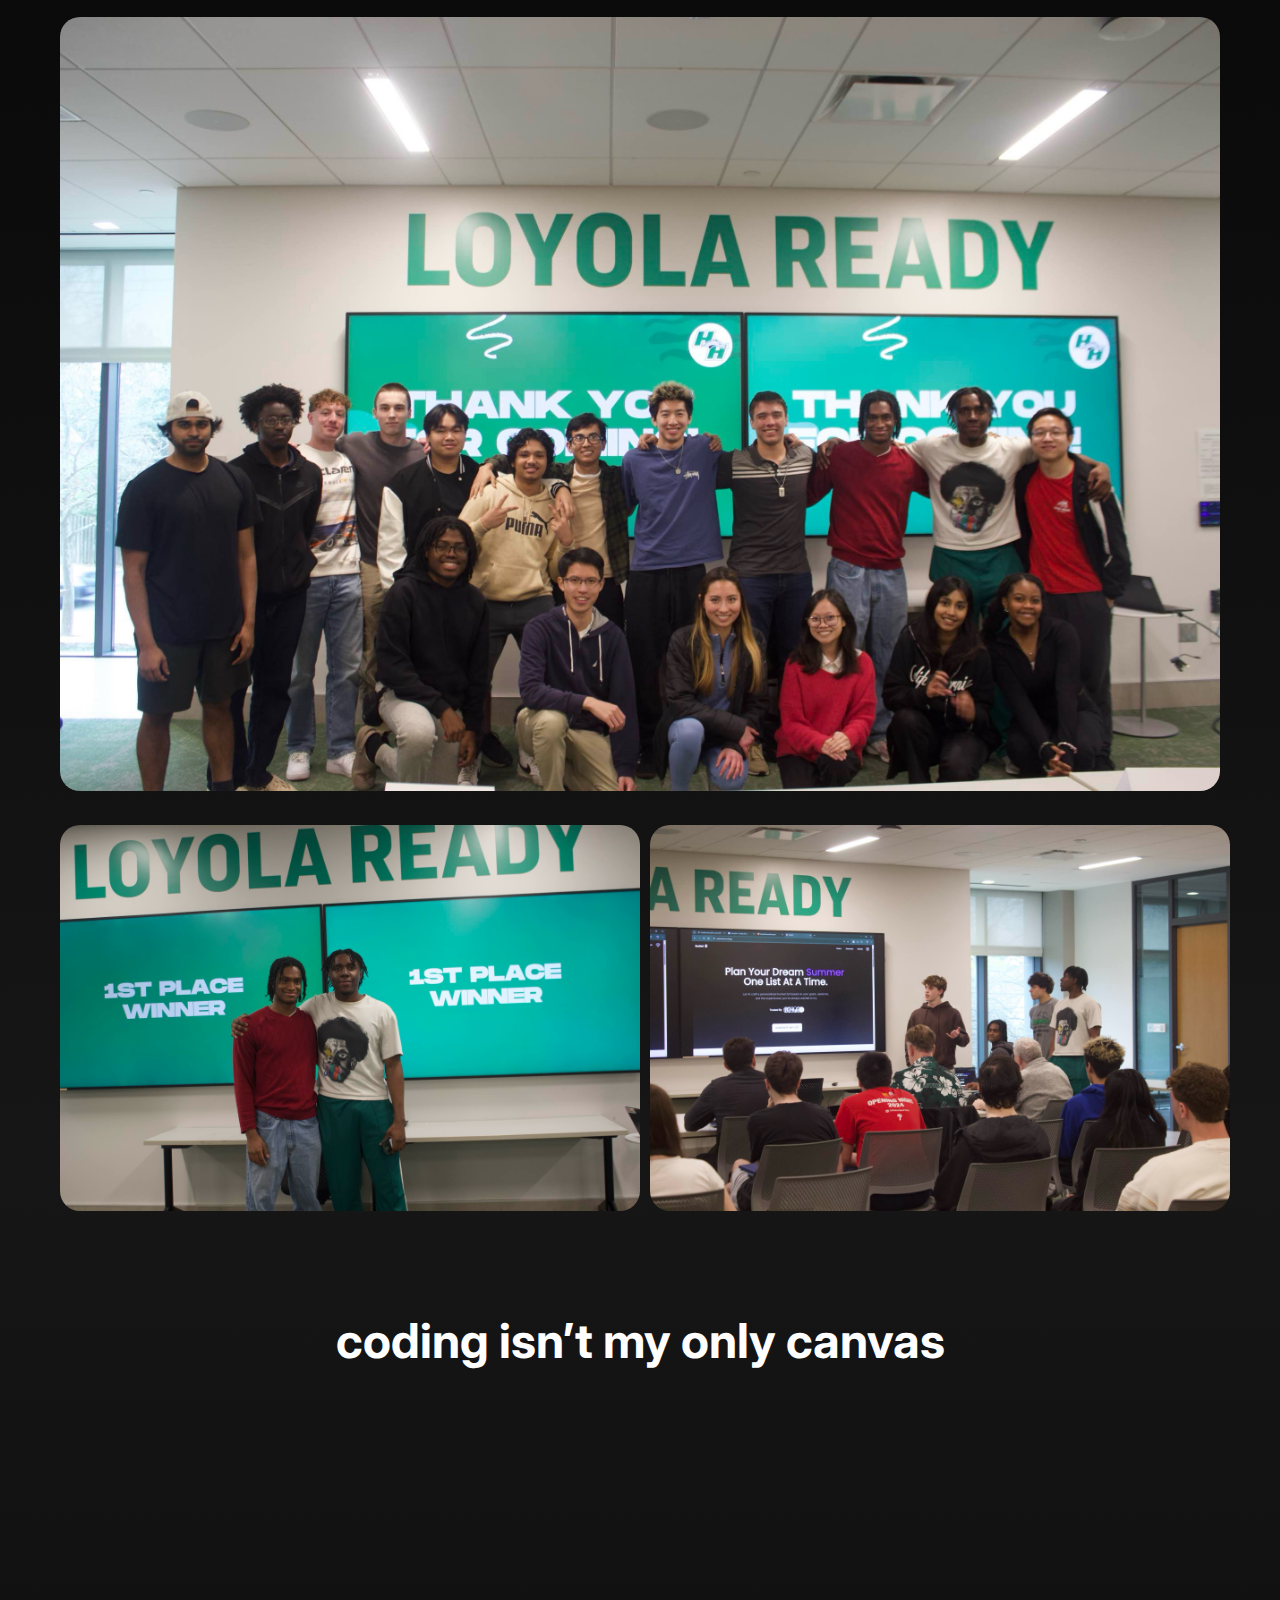
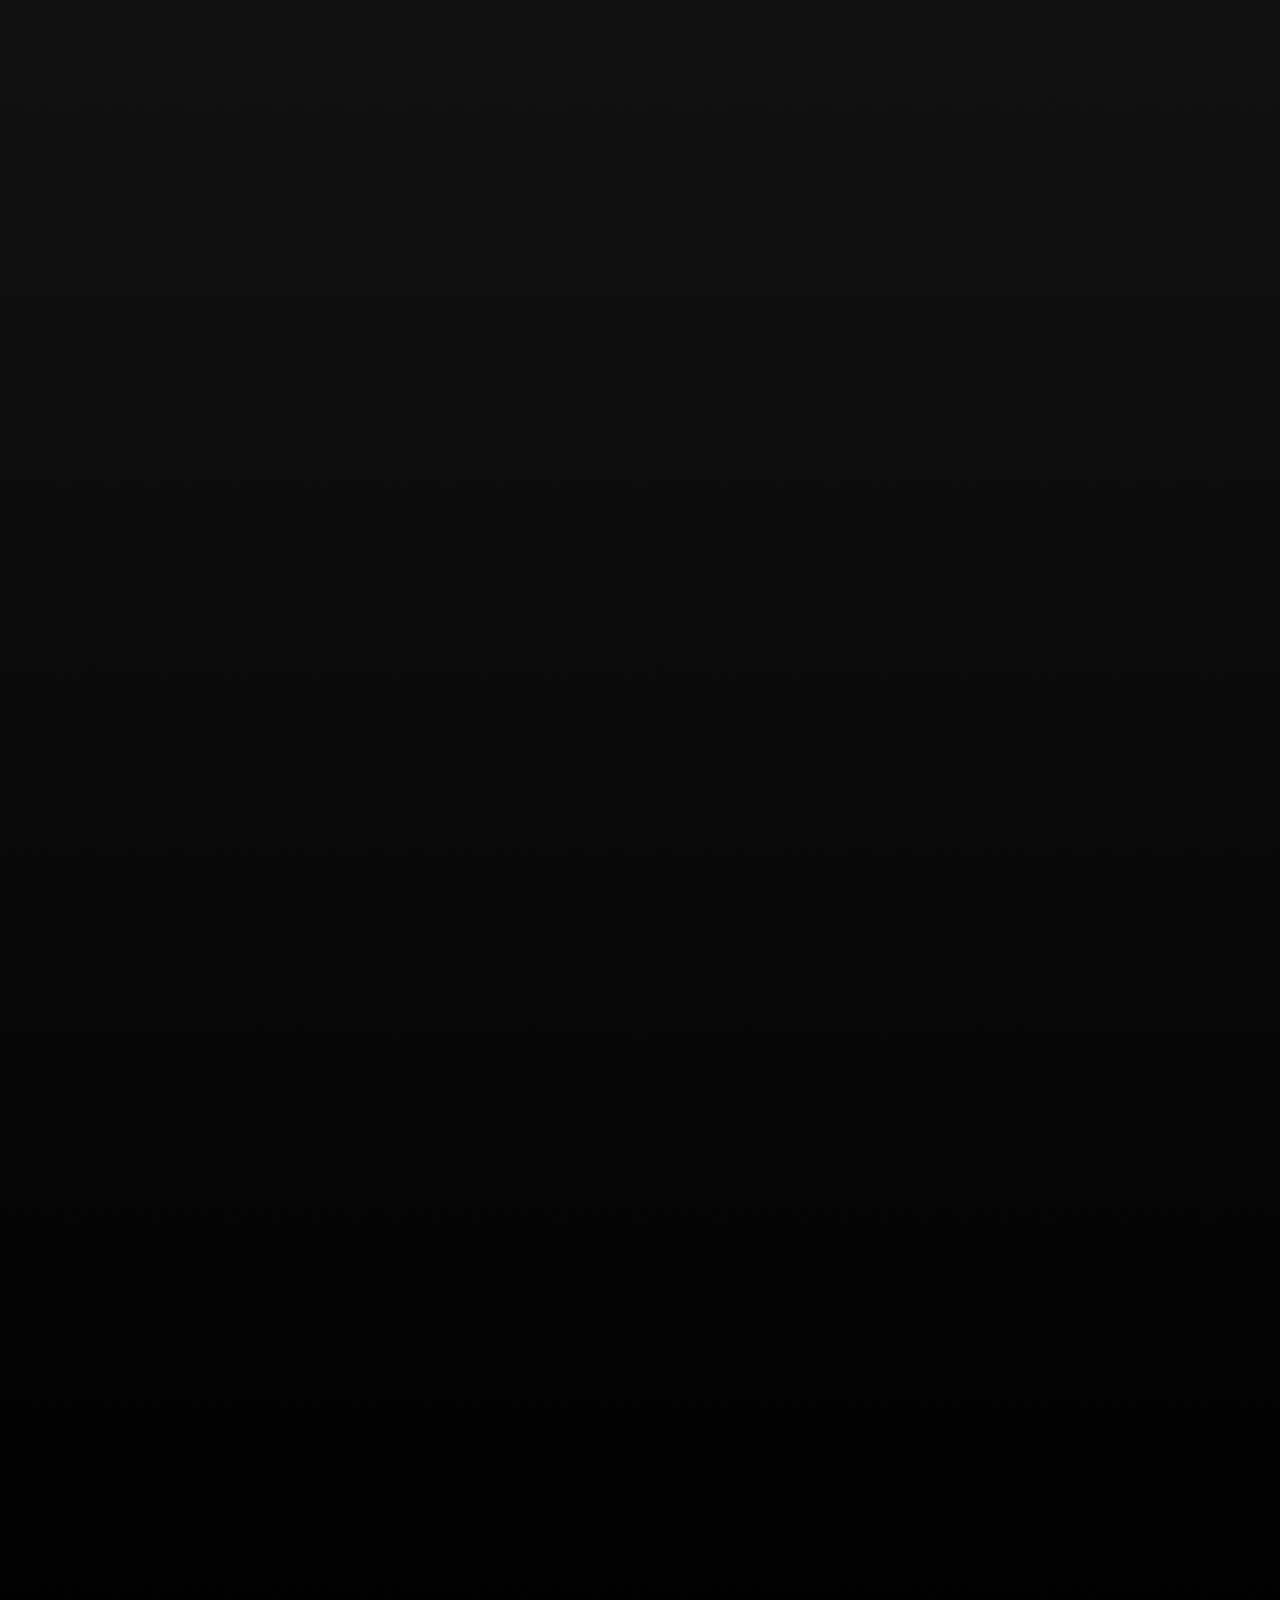
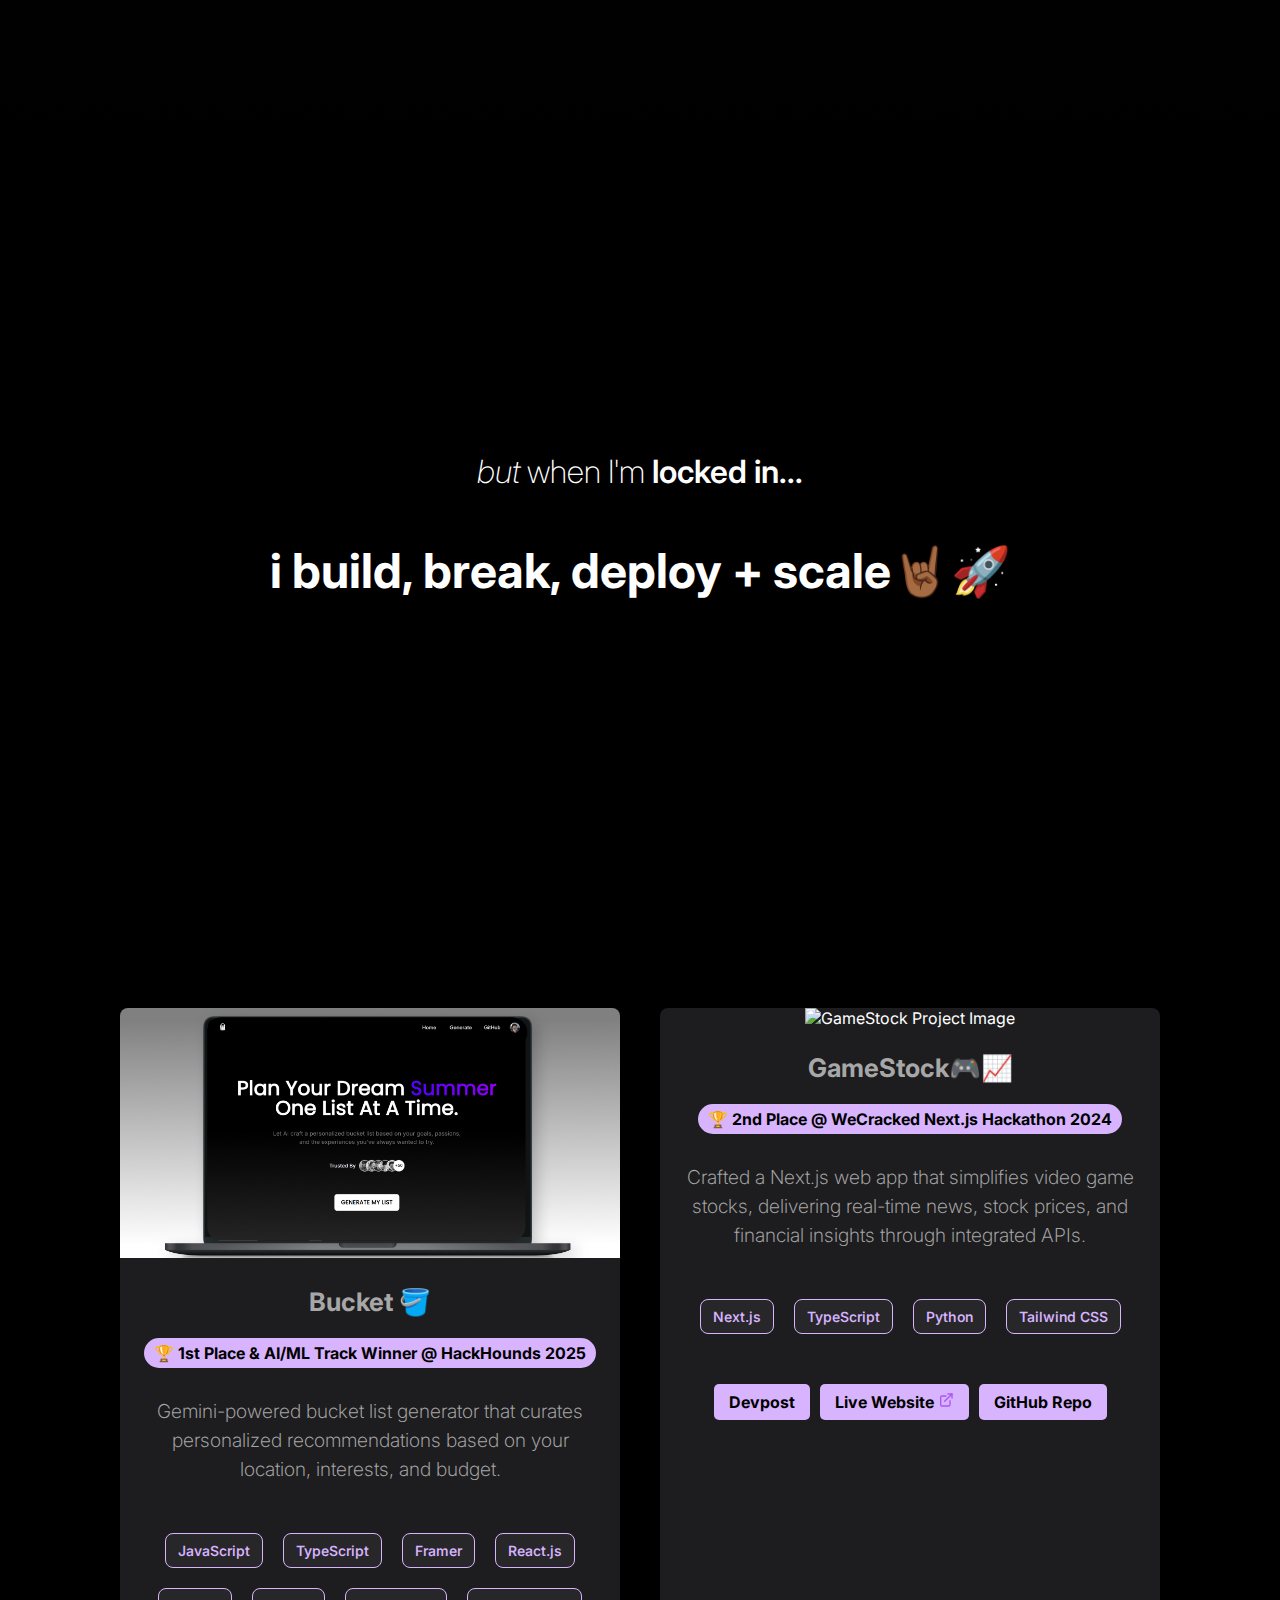
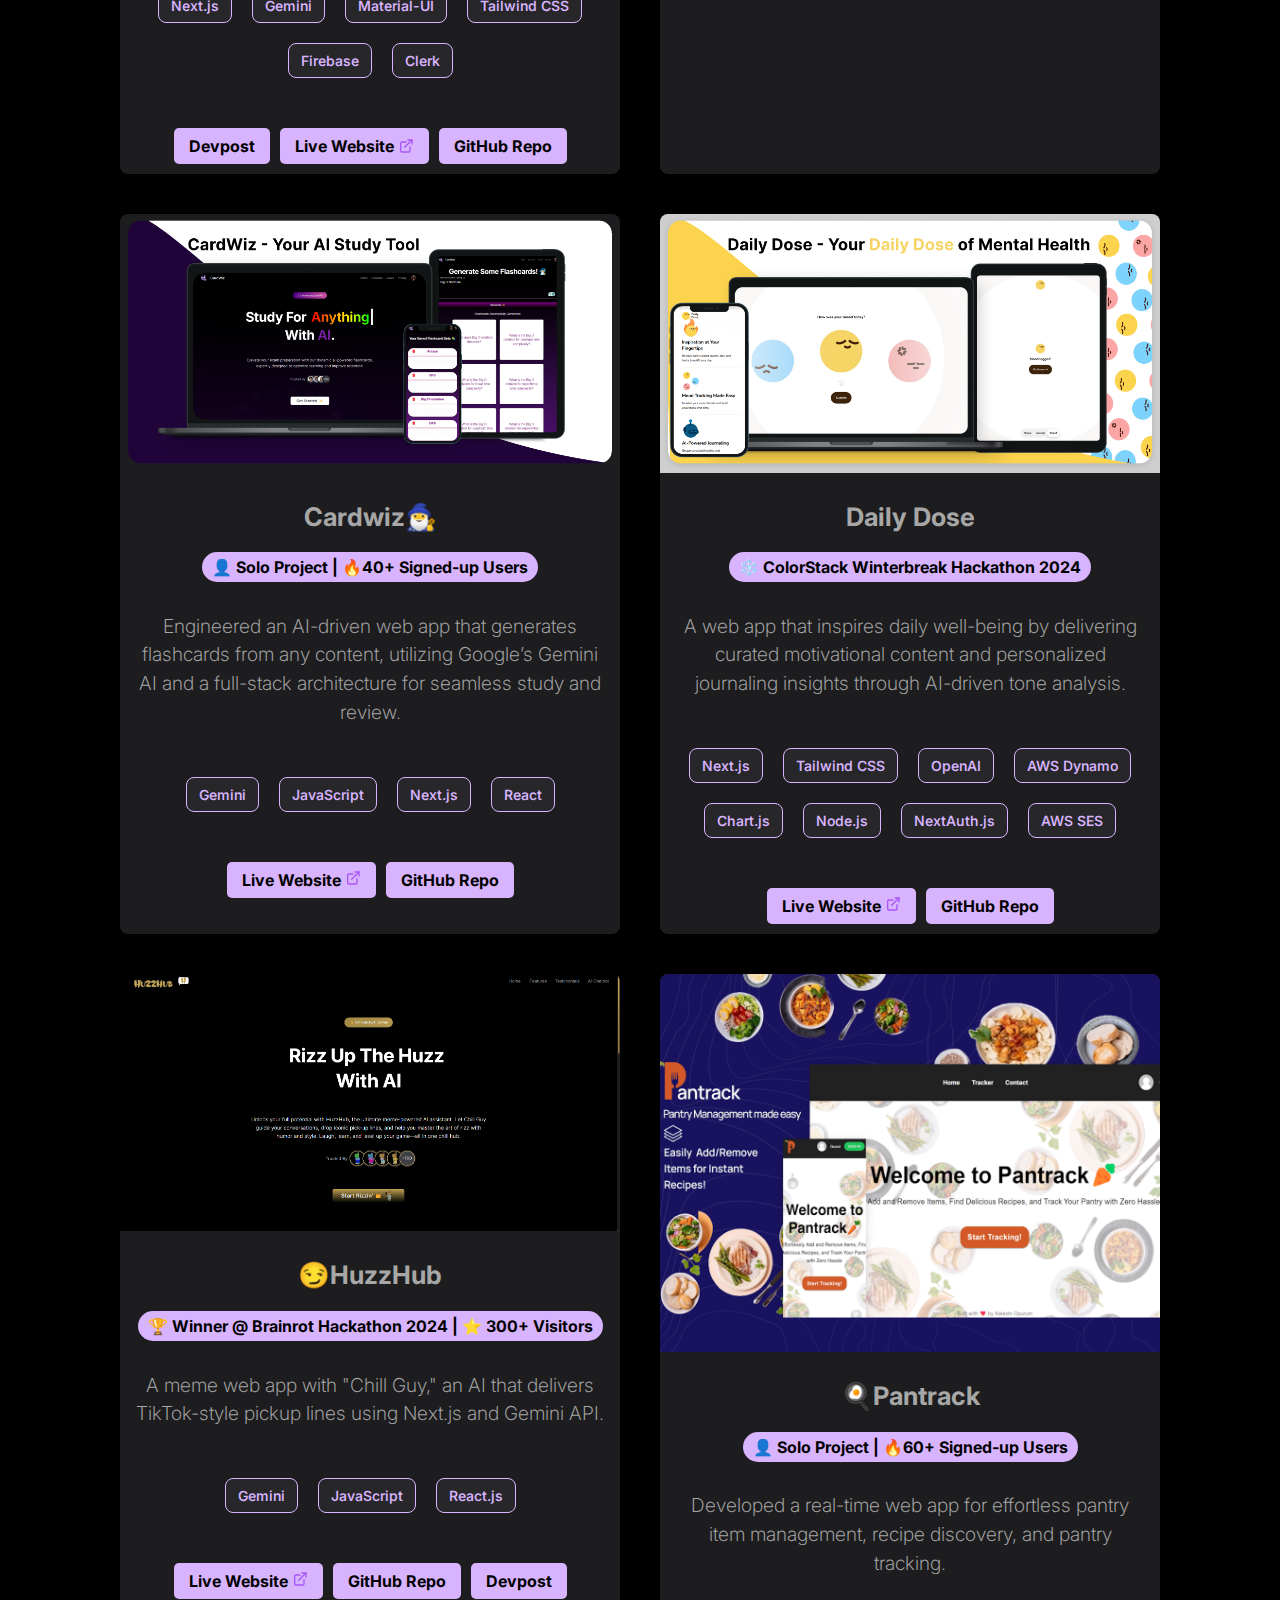
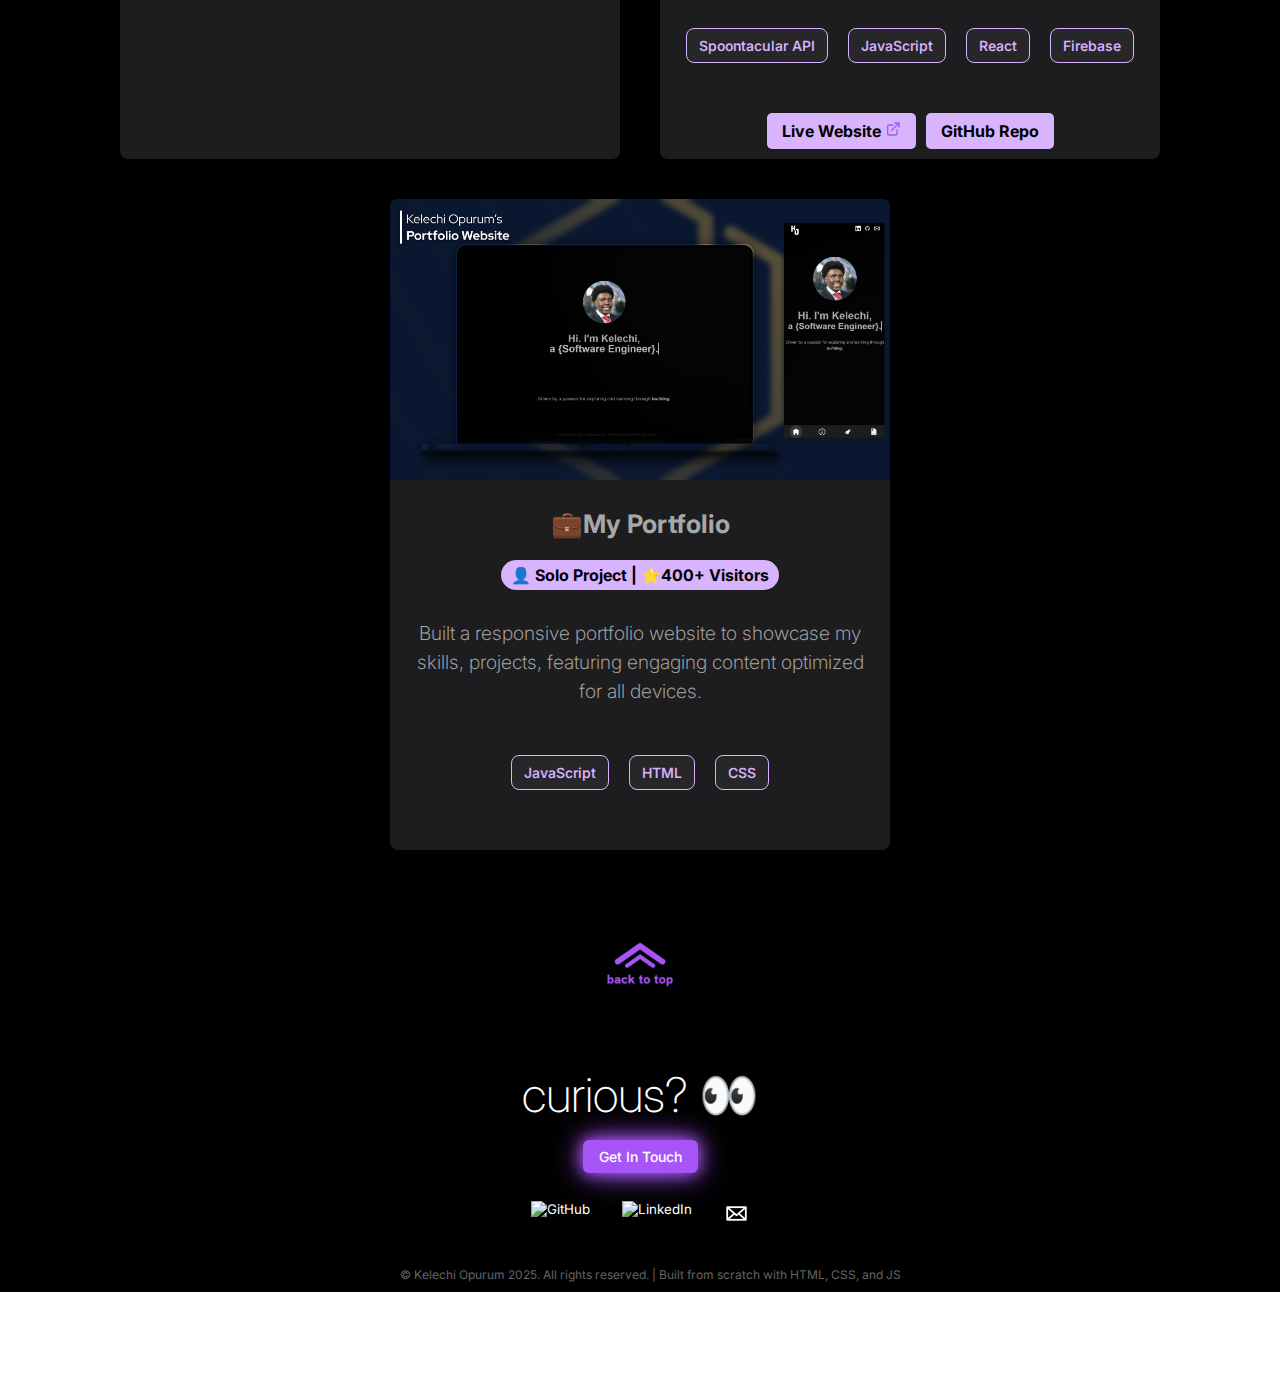
==== commit 92c4d903: "🛠 fix: removed old loader" ====
--- a/index.html
+++ b/index.html
@@ -39,10 +39,6 @@
   <noscript><iframe src="https://www.googletagmanager.com/ns.html?id=GTM-PQ7BLPZZ" height="0" width="0" style="display:none;visibility:hidden"></iframe></noscript>
   <div class="scroll-progress-container">
     <div class="scroll-progress-bar"></div>
-  </div>
-  <!-- LOADER -->
-  <div class="loader">
-    <img src="https://i.postimg.cc/X7H2JjW8/ko.png" alt="Loading..." />
   </div>
 
   <!--TOP NAVBAR-->
@@ -654,14 +650,6 @@
         });
     </script>
 
-
-    
-    <script>
-        document.addEventListener("DOMContentLoaded", function() {
-            const loader = document.querySelector(".loader");
-            loader.style.display = "none"; //hides the loader
-        });
-    </script>
     <script>
         // this will select all the images
         const images = document.querySelectorAll('.image');
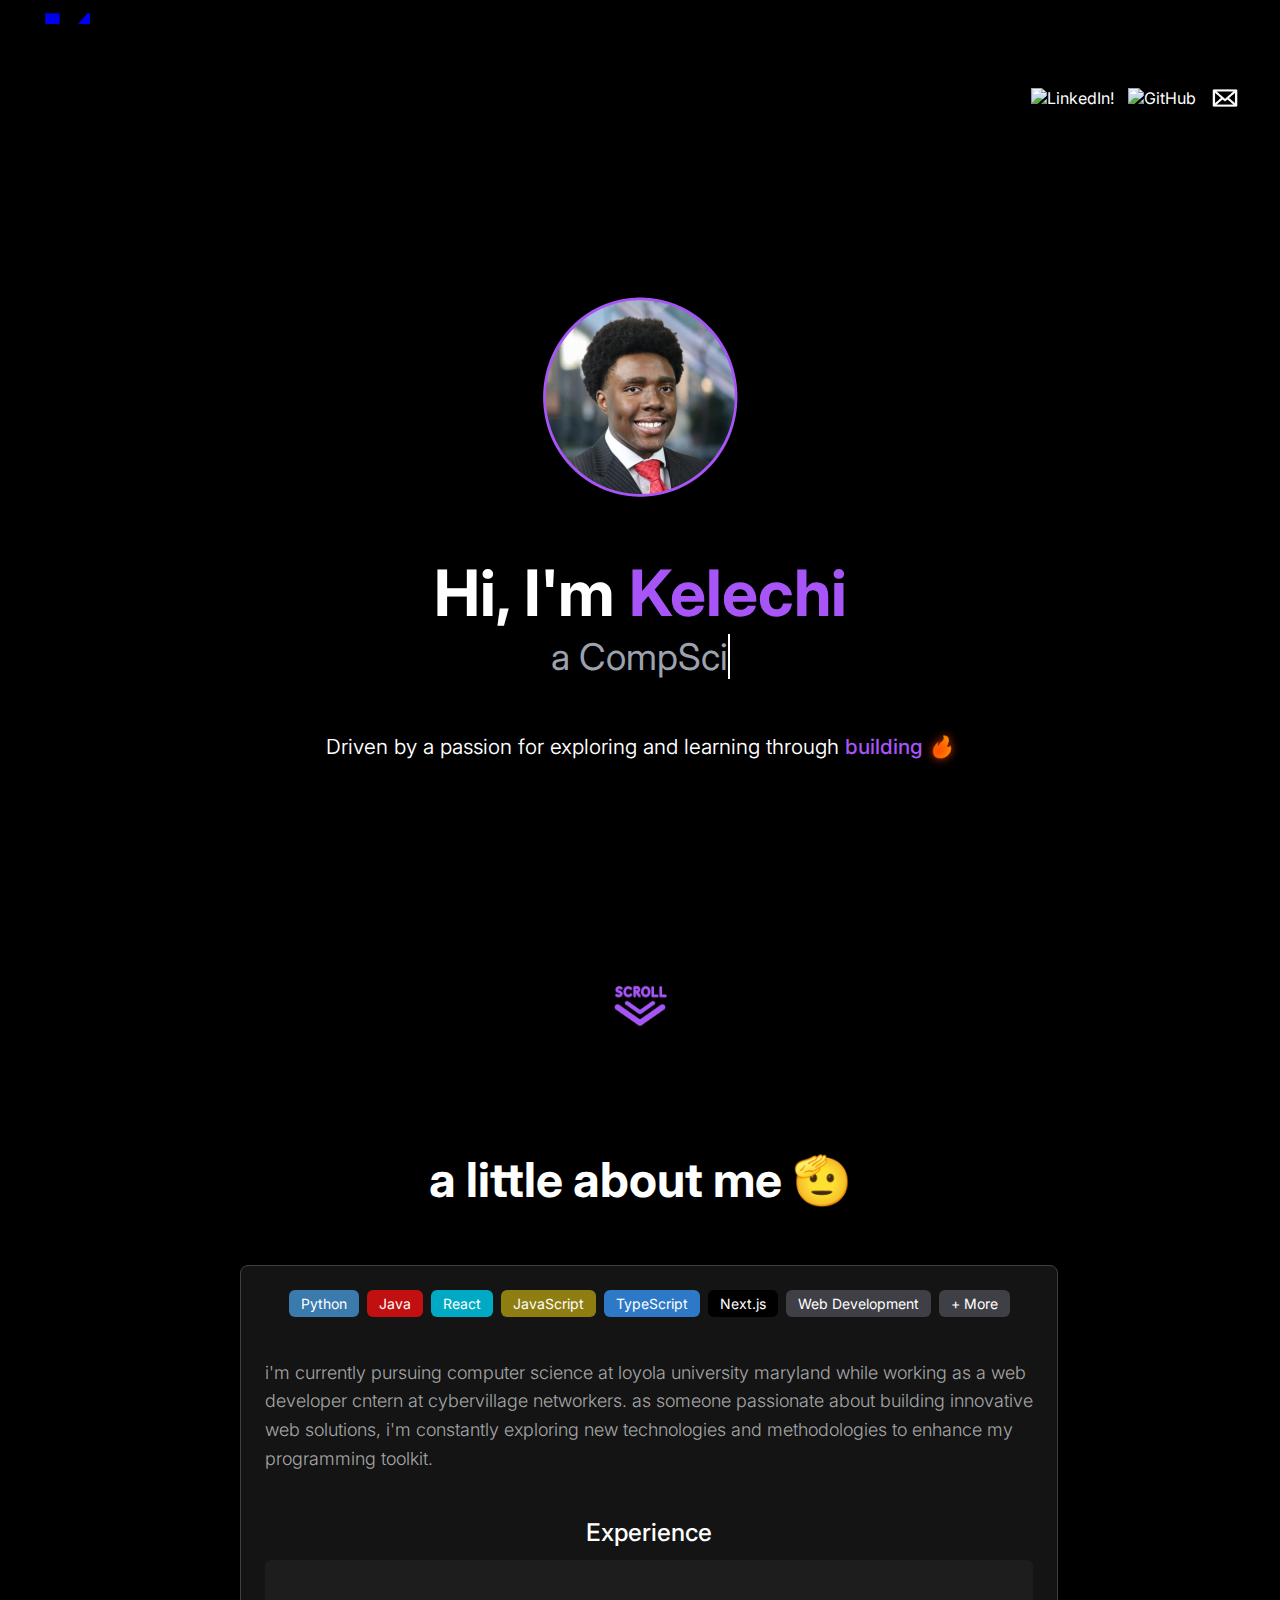
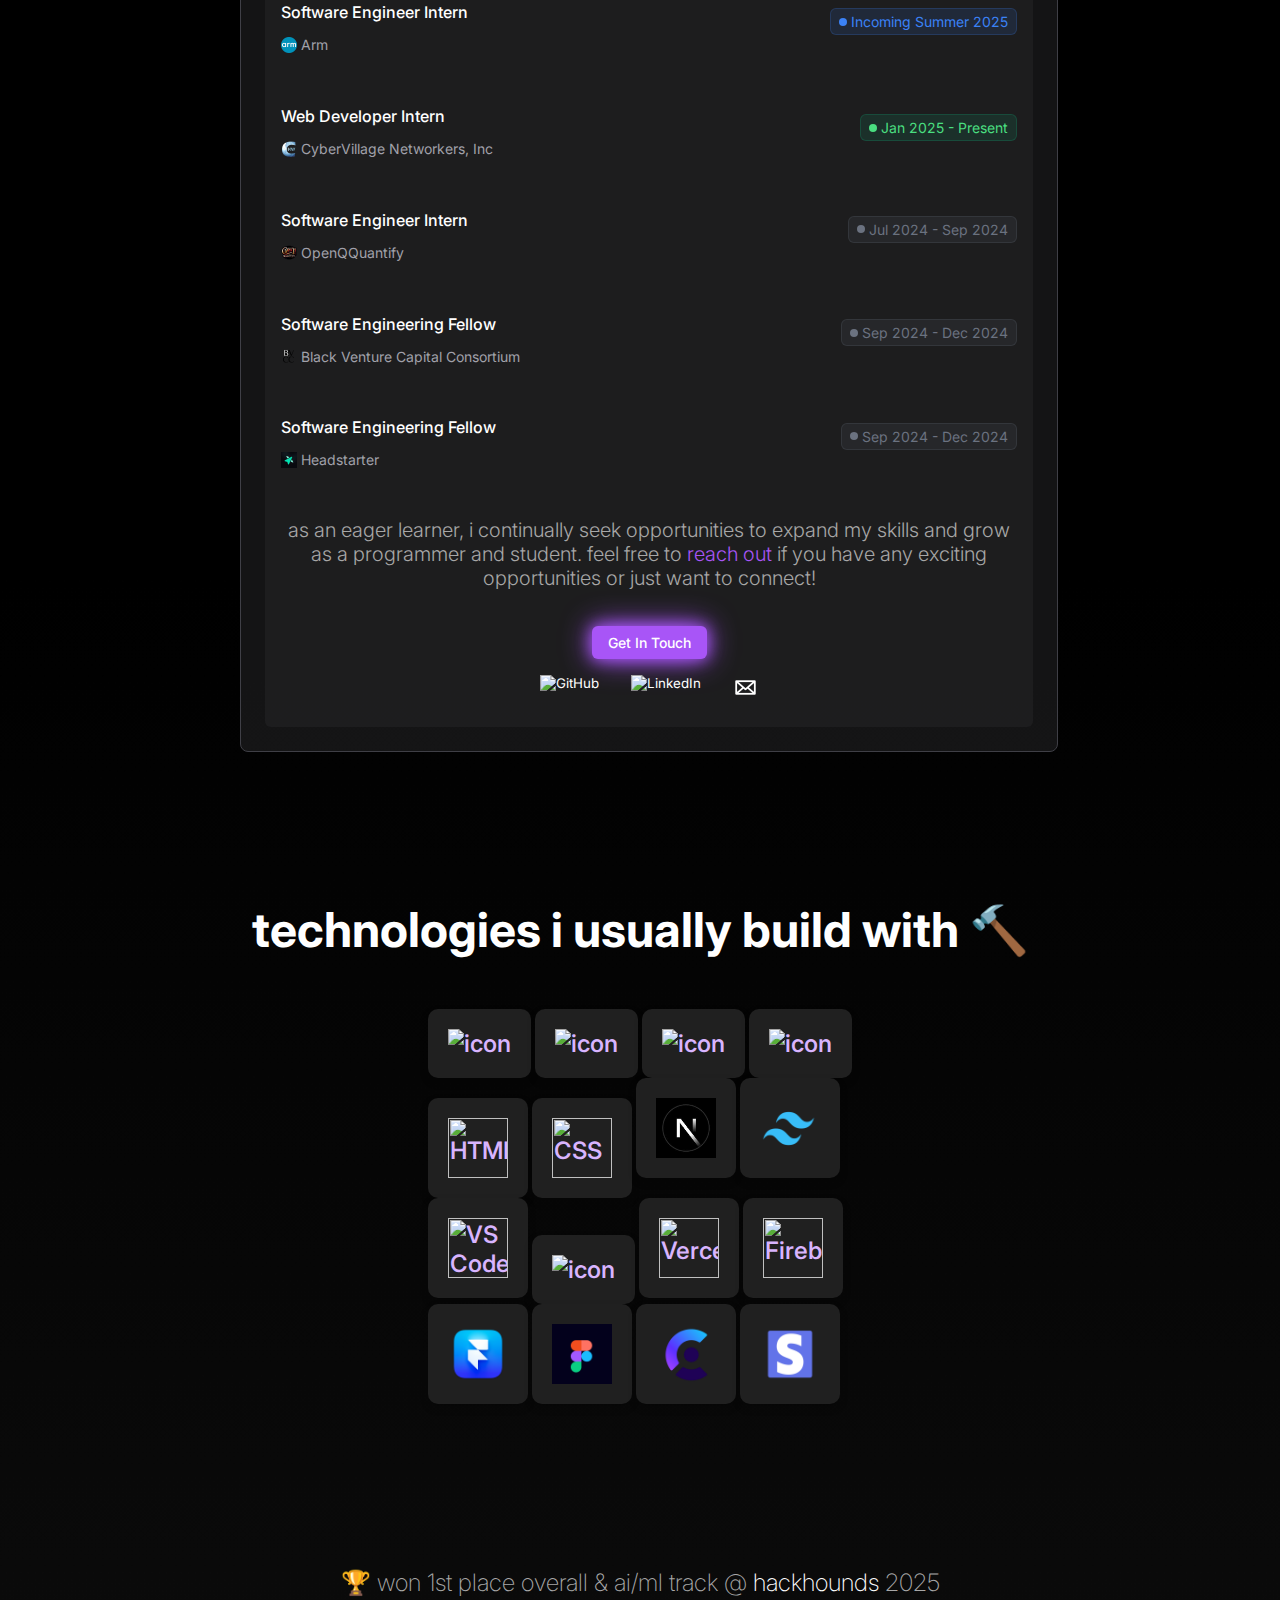
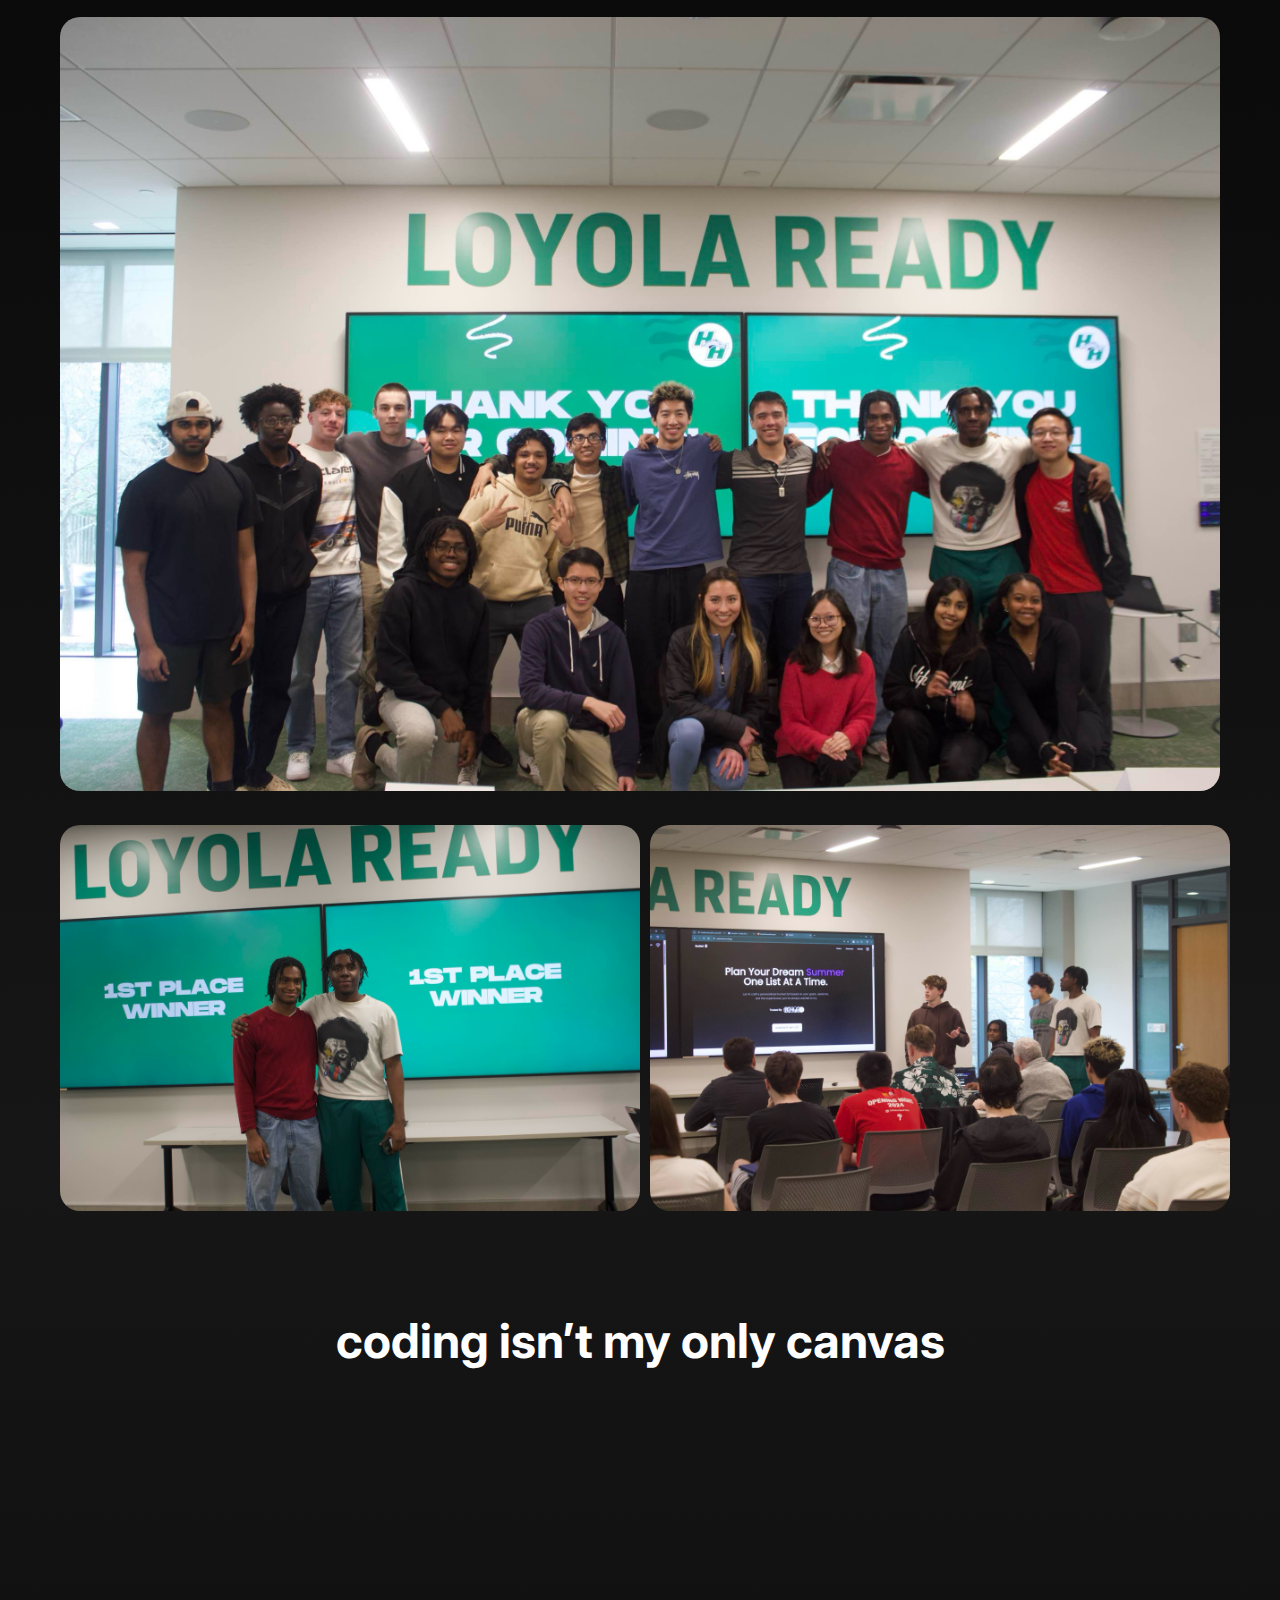
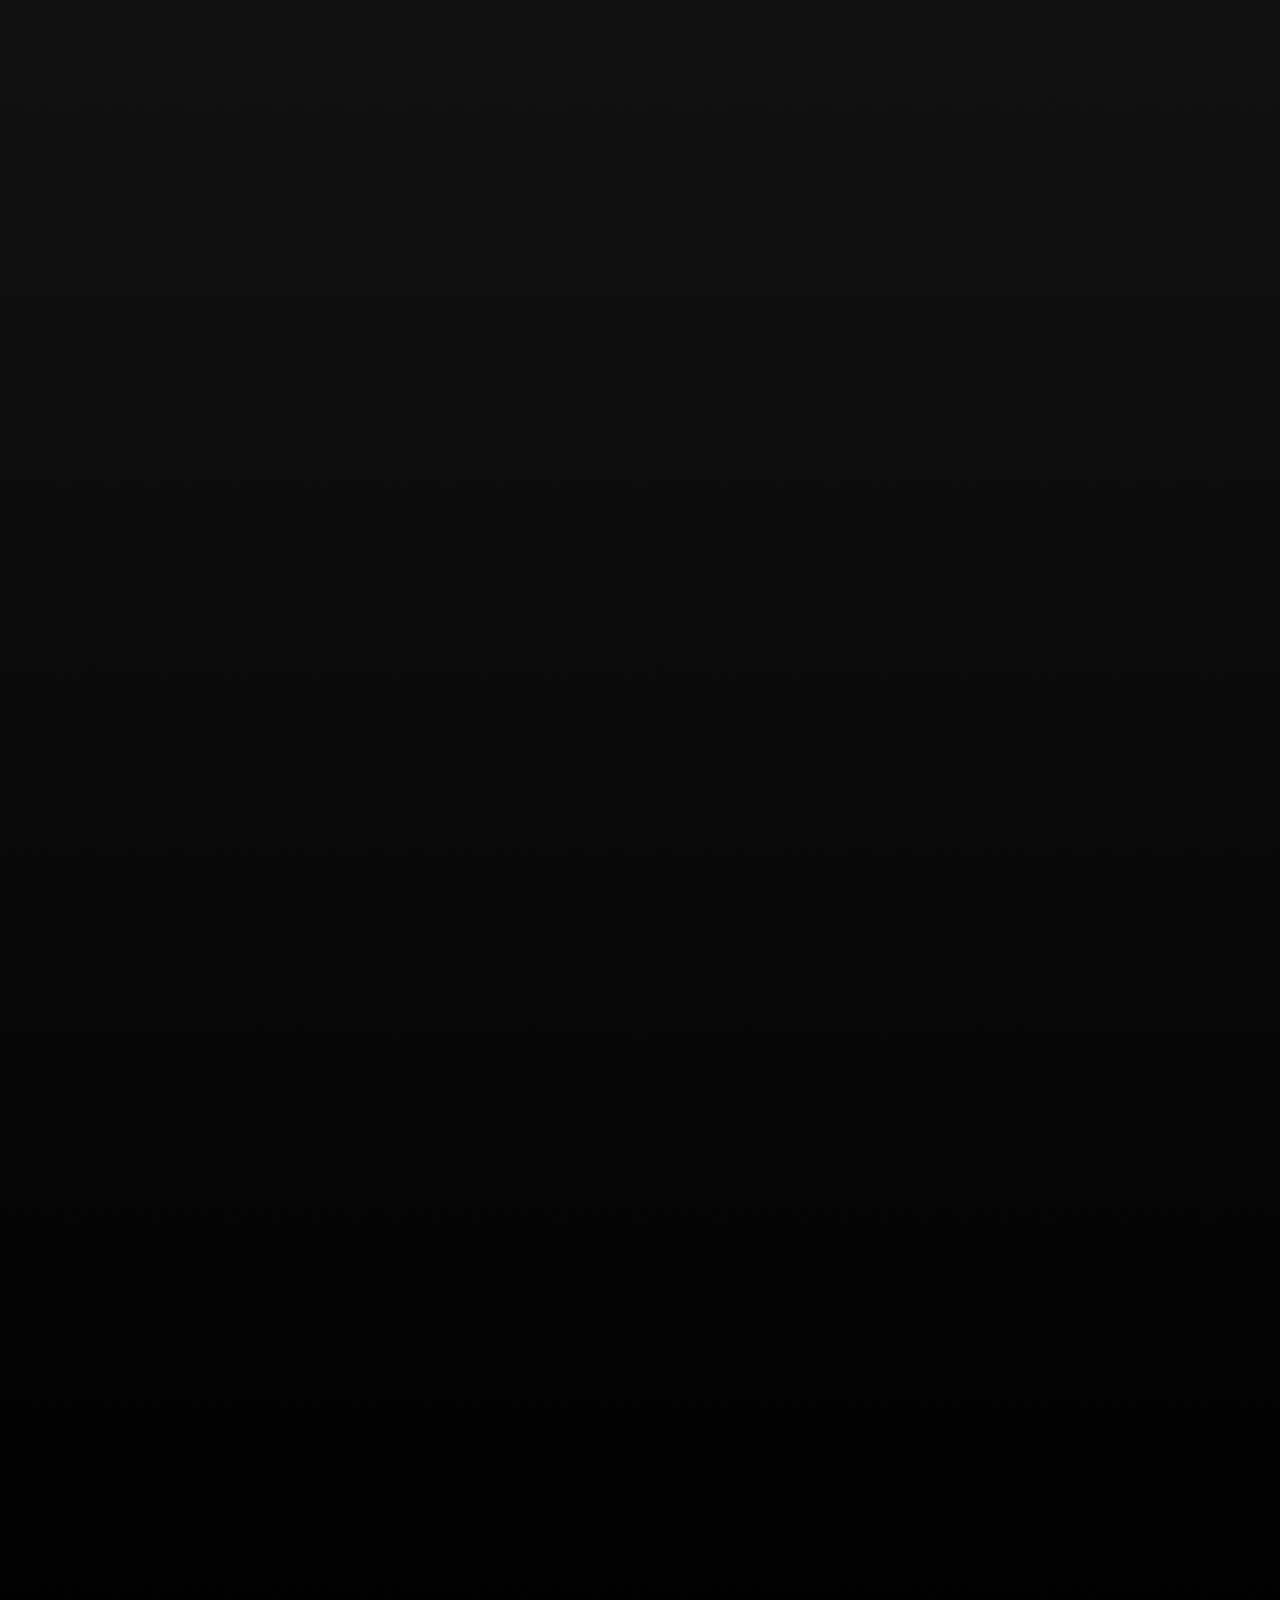
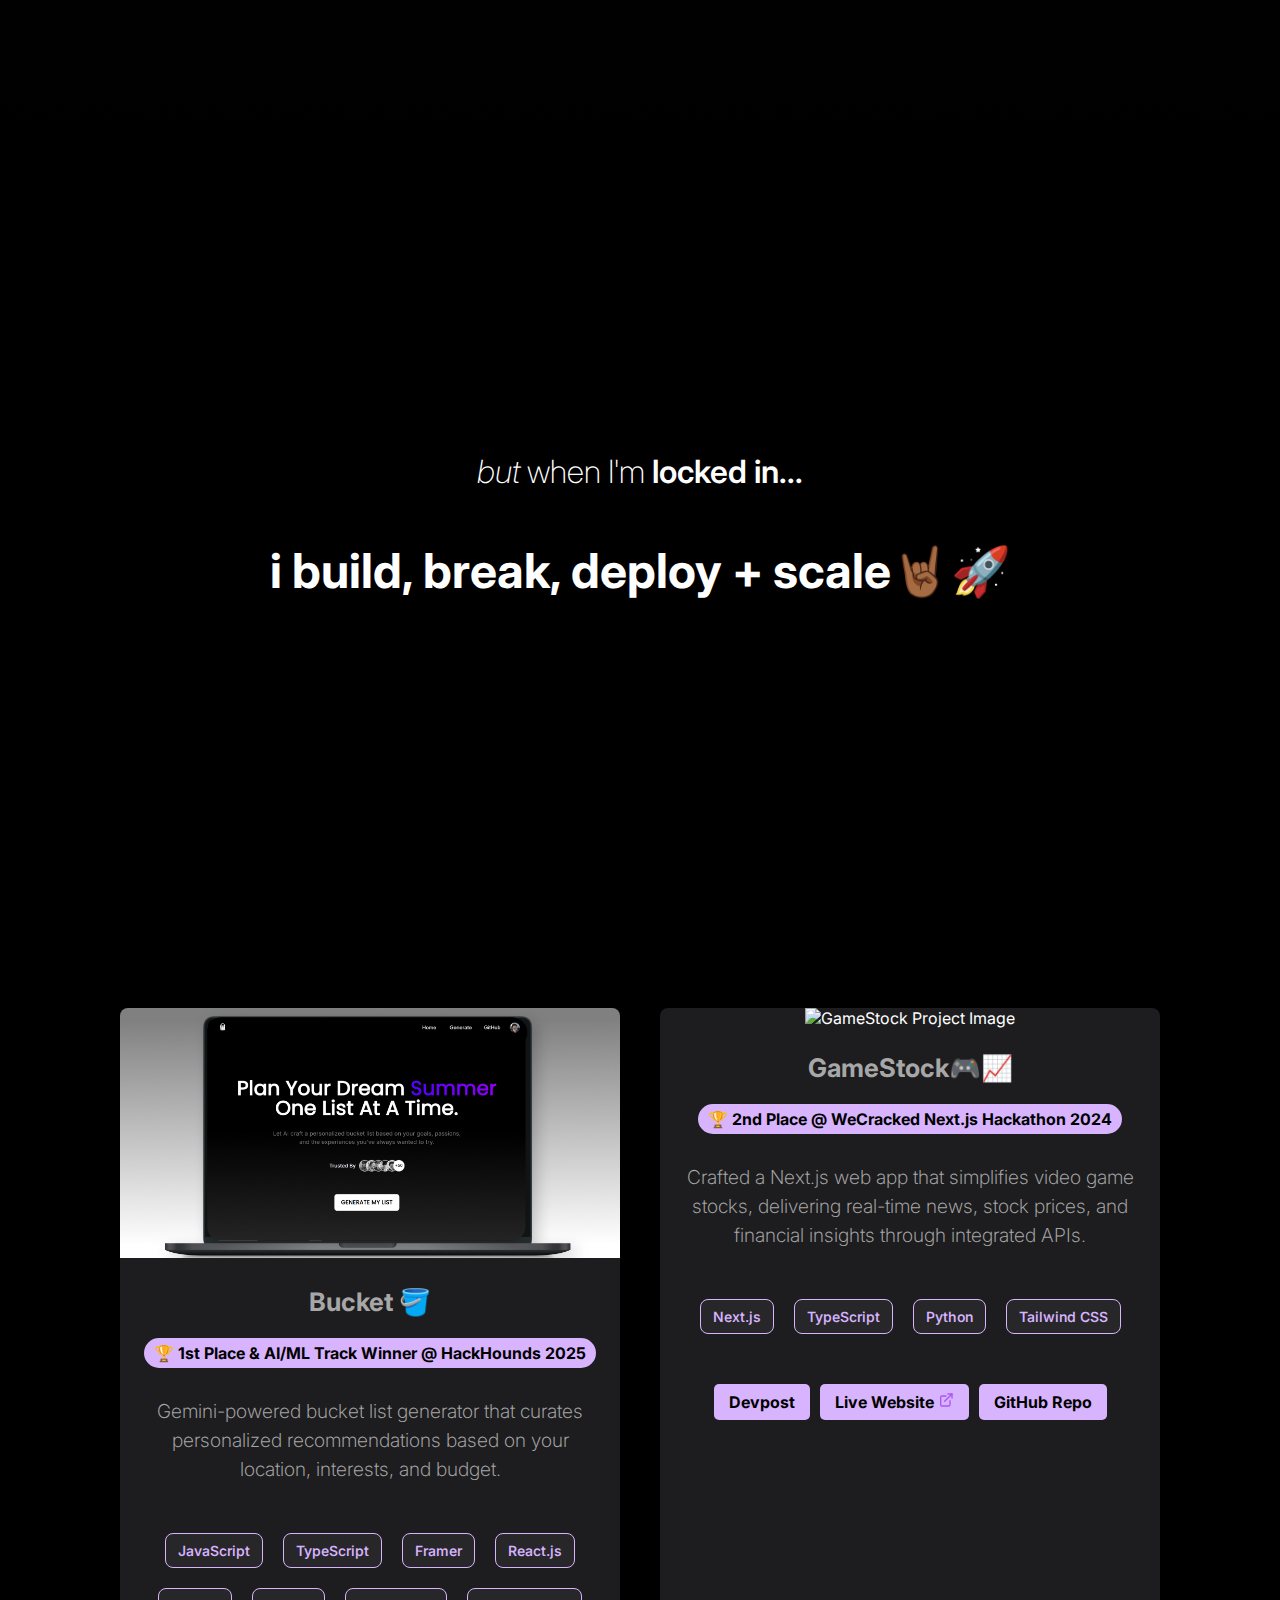
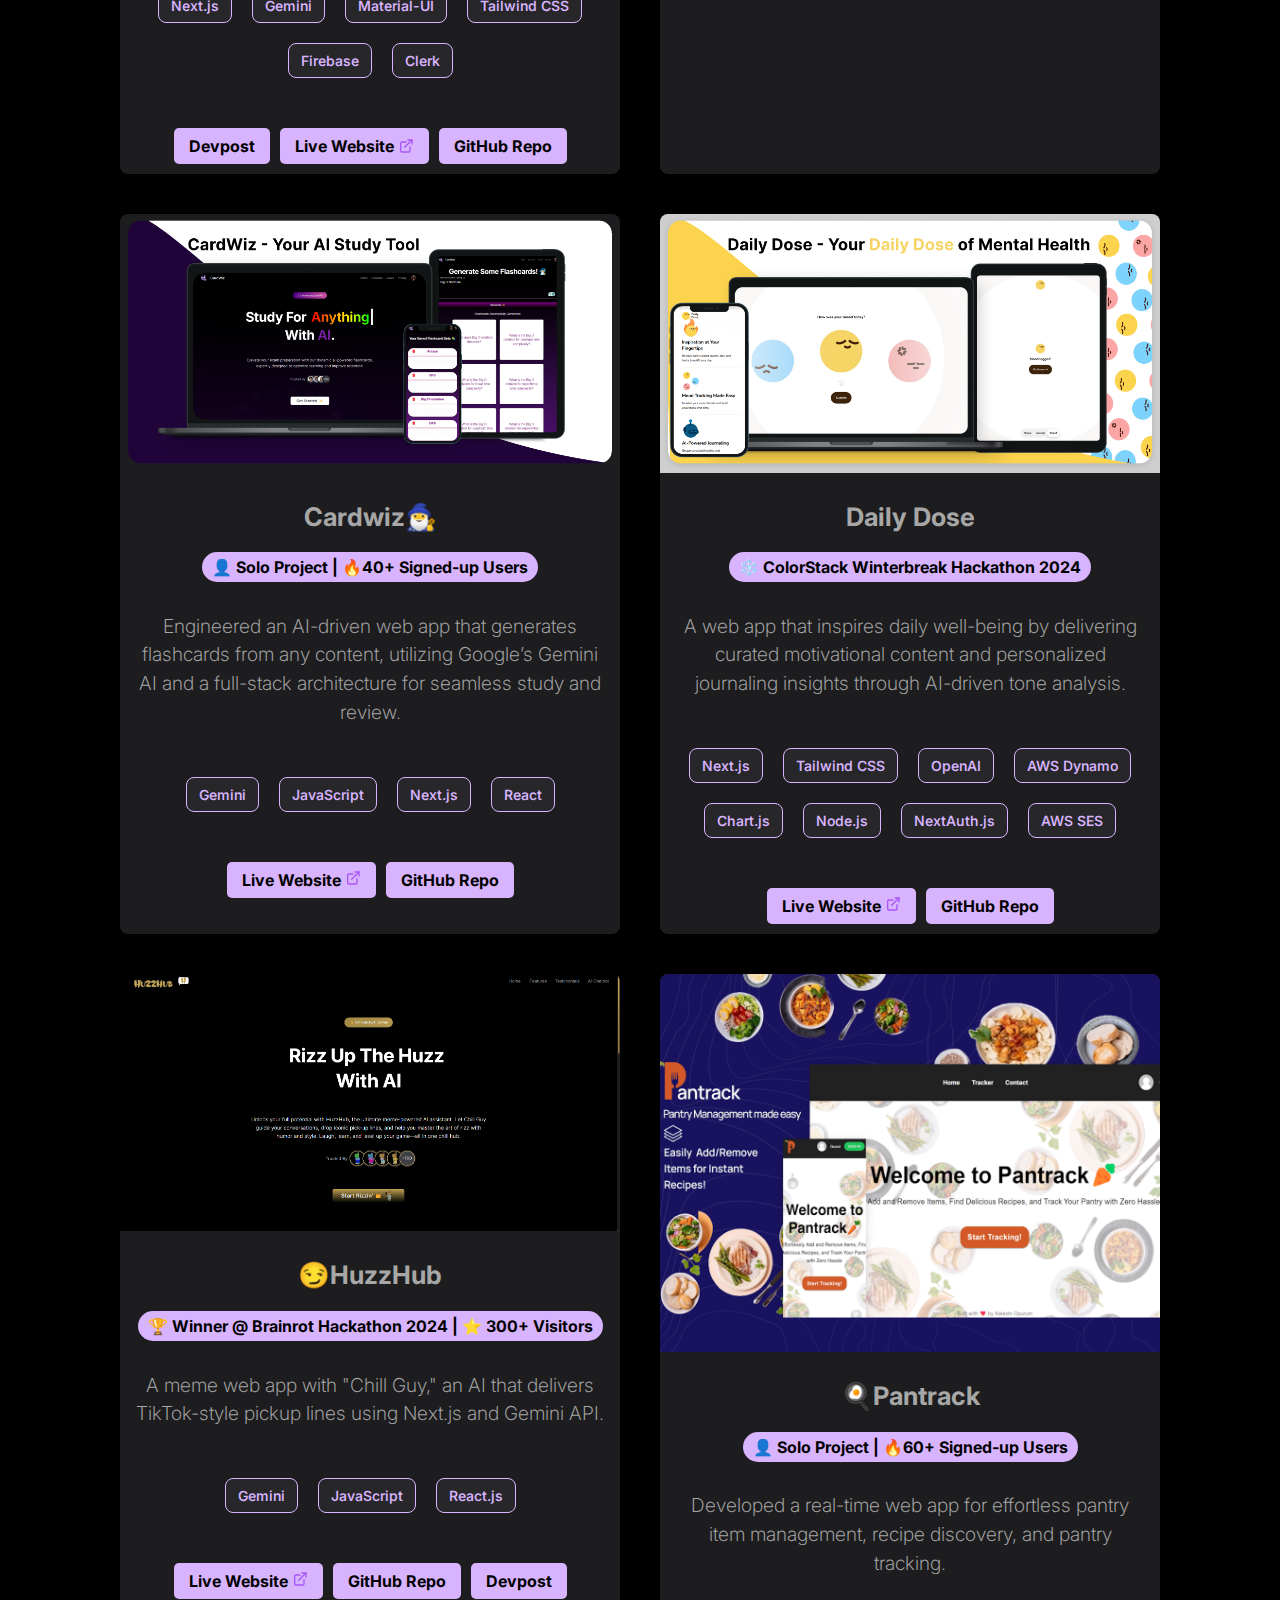
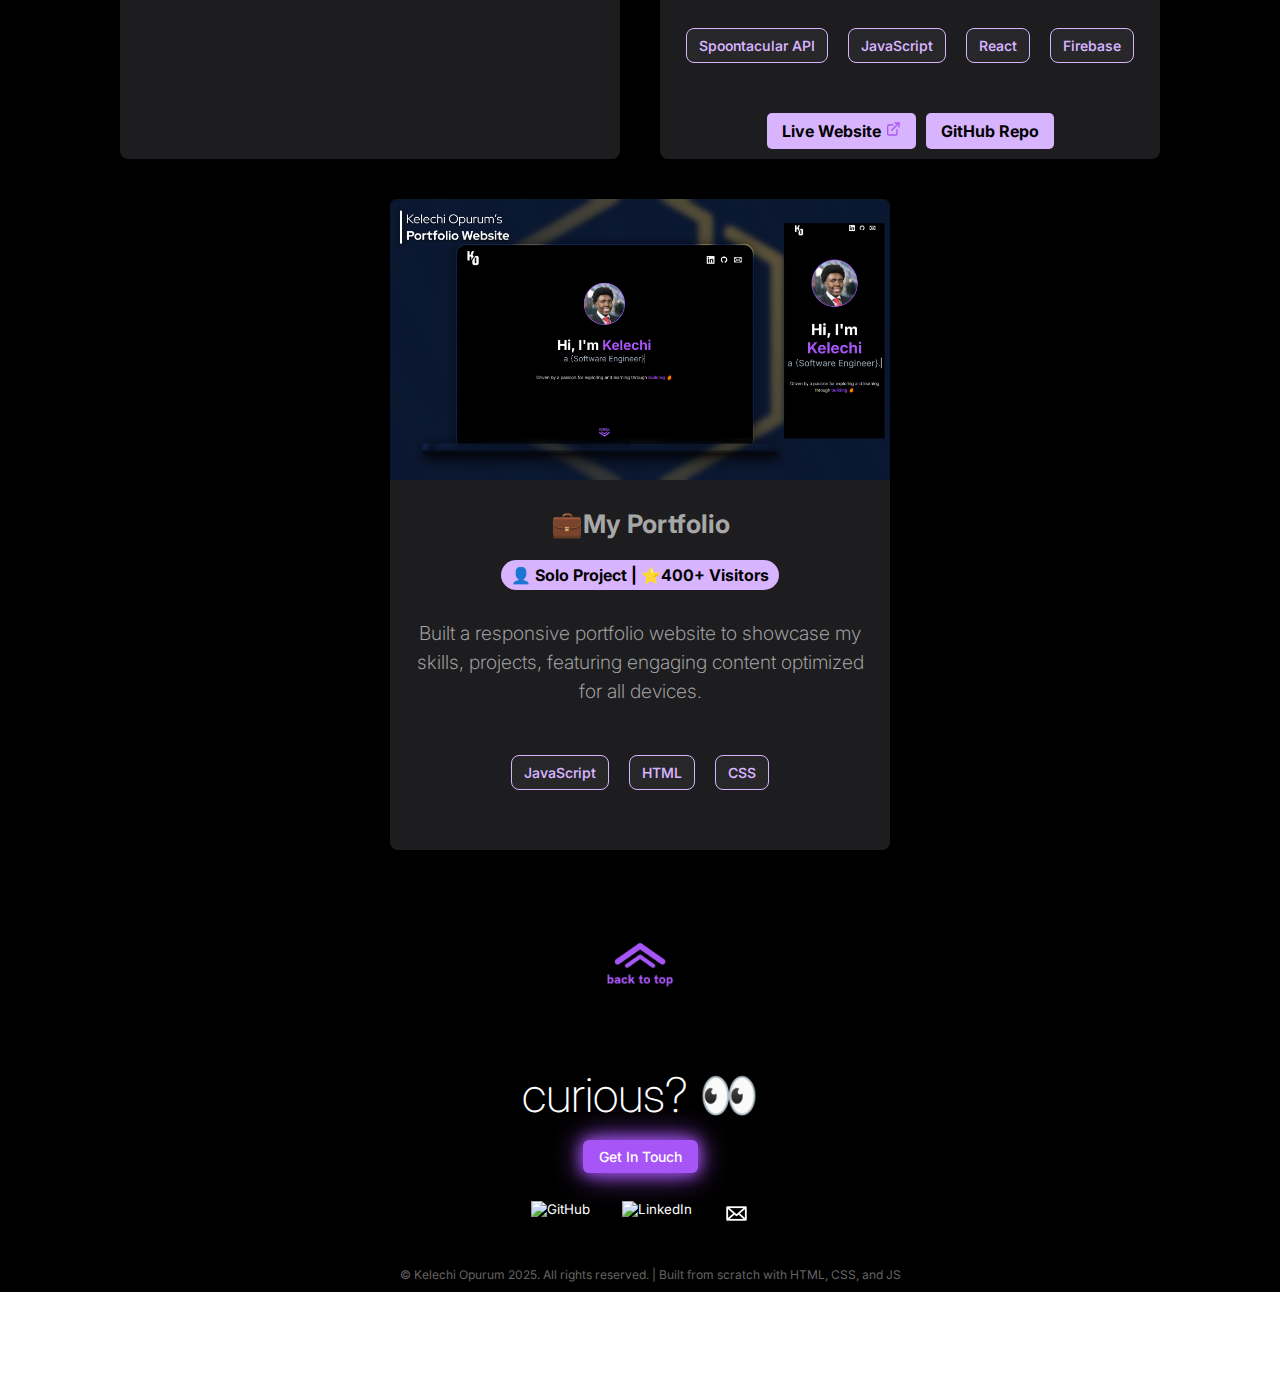
==== commit 7943f151: "🧼 chore: fixed experience date" ====
--- a/index.html
+++ b/index.html
@@ -328,7 +328,7 @@
                         border-radius: 50%;
                         margin-right: 4px;
                     "></span>
-                    Sep 2024 - Dec 2024
+                    Jul 2024 - Sep 2024
                     </span>
                 </div>
   
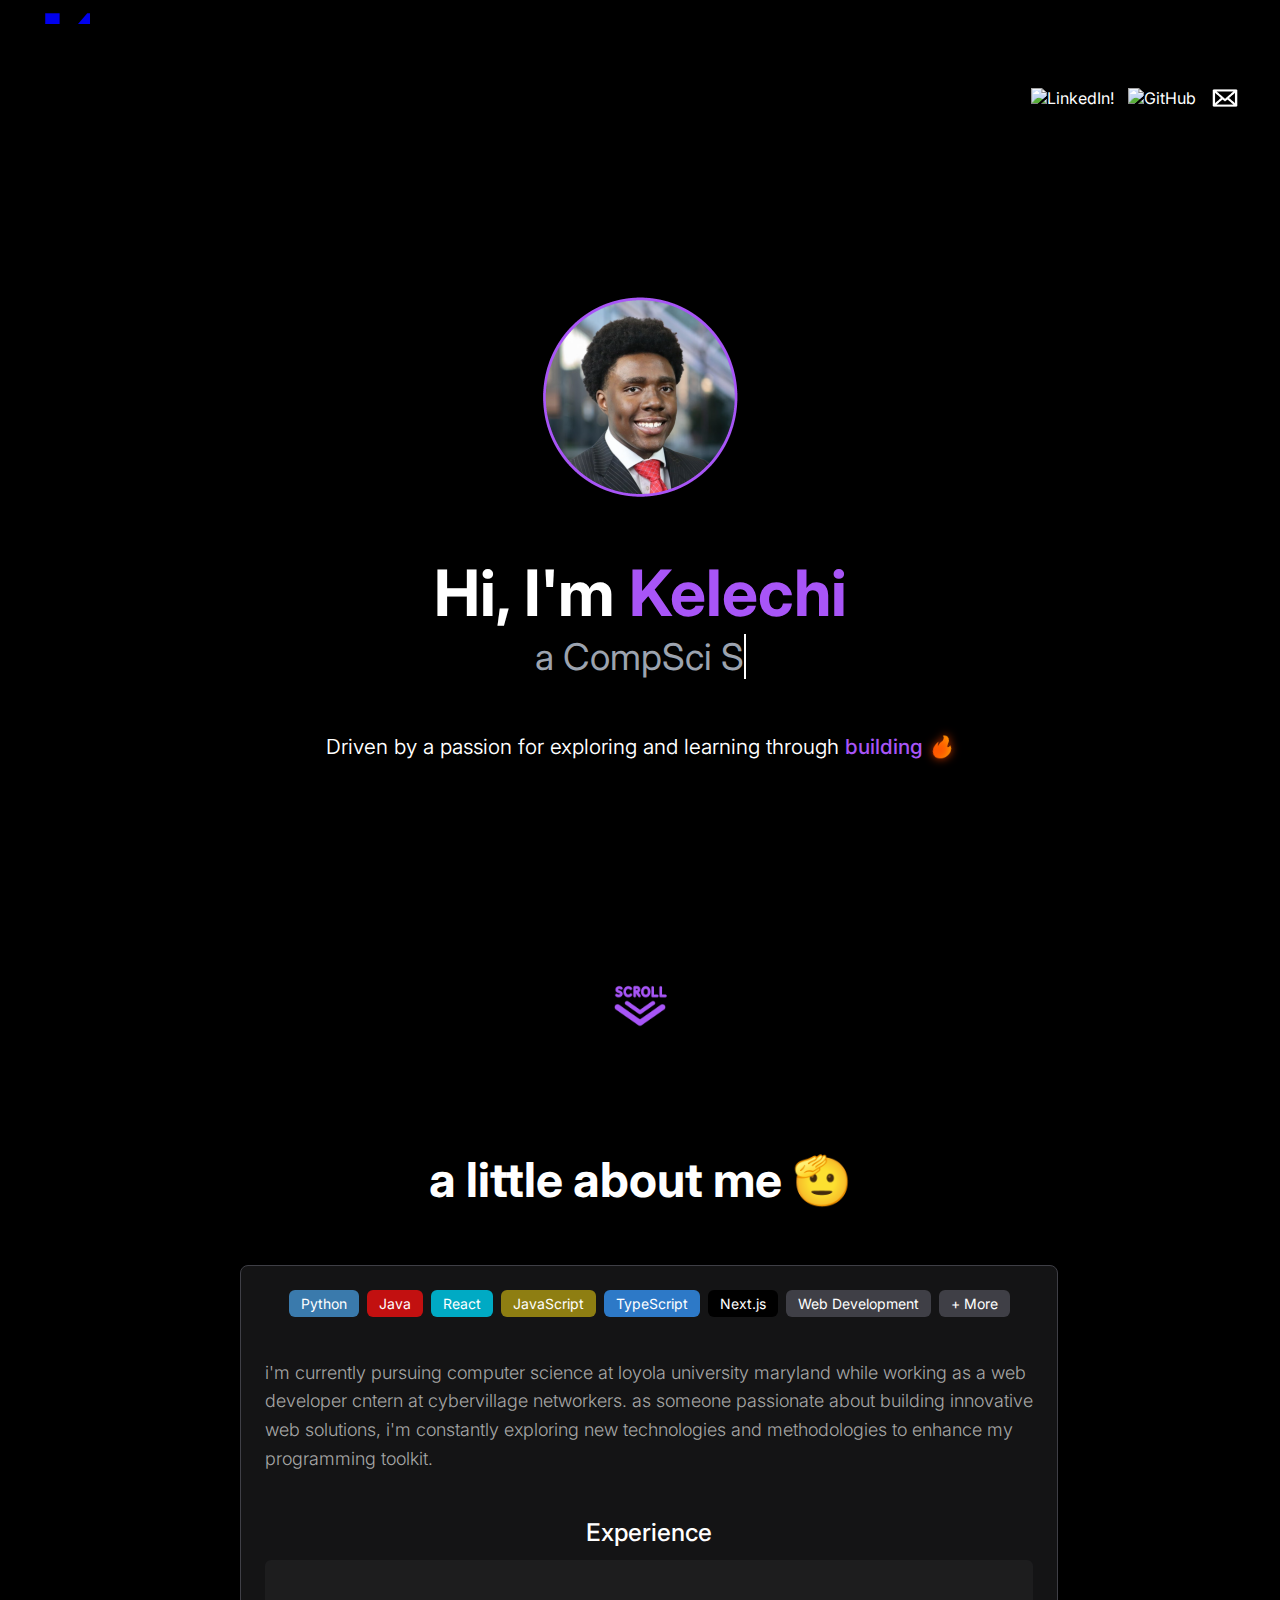
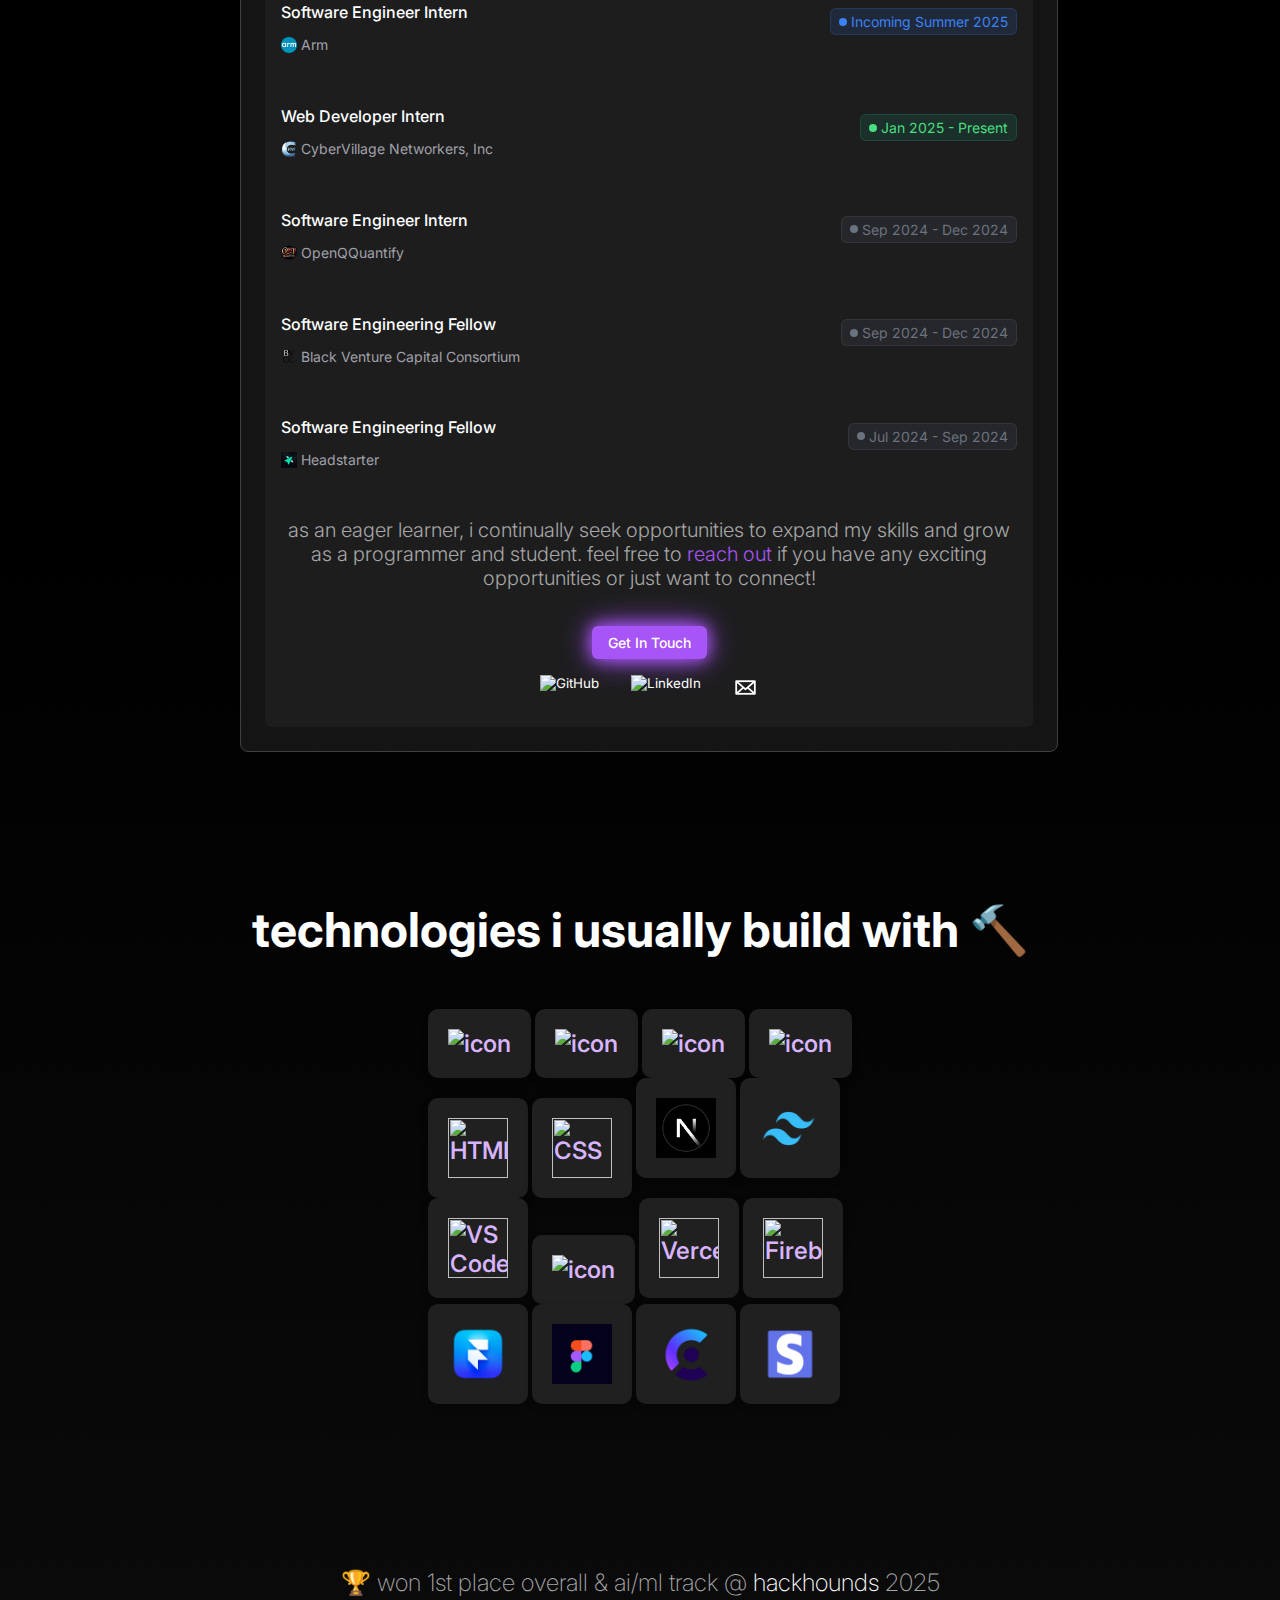
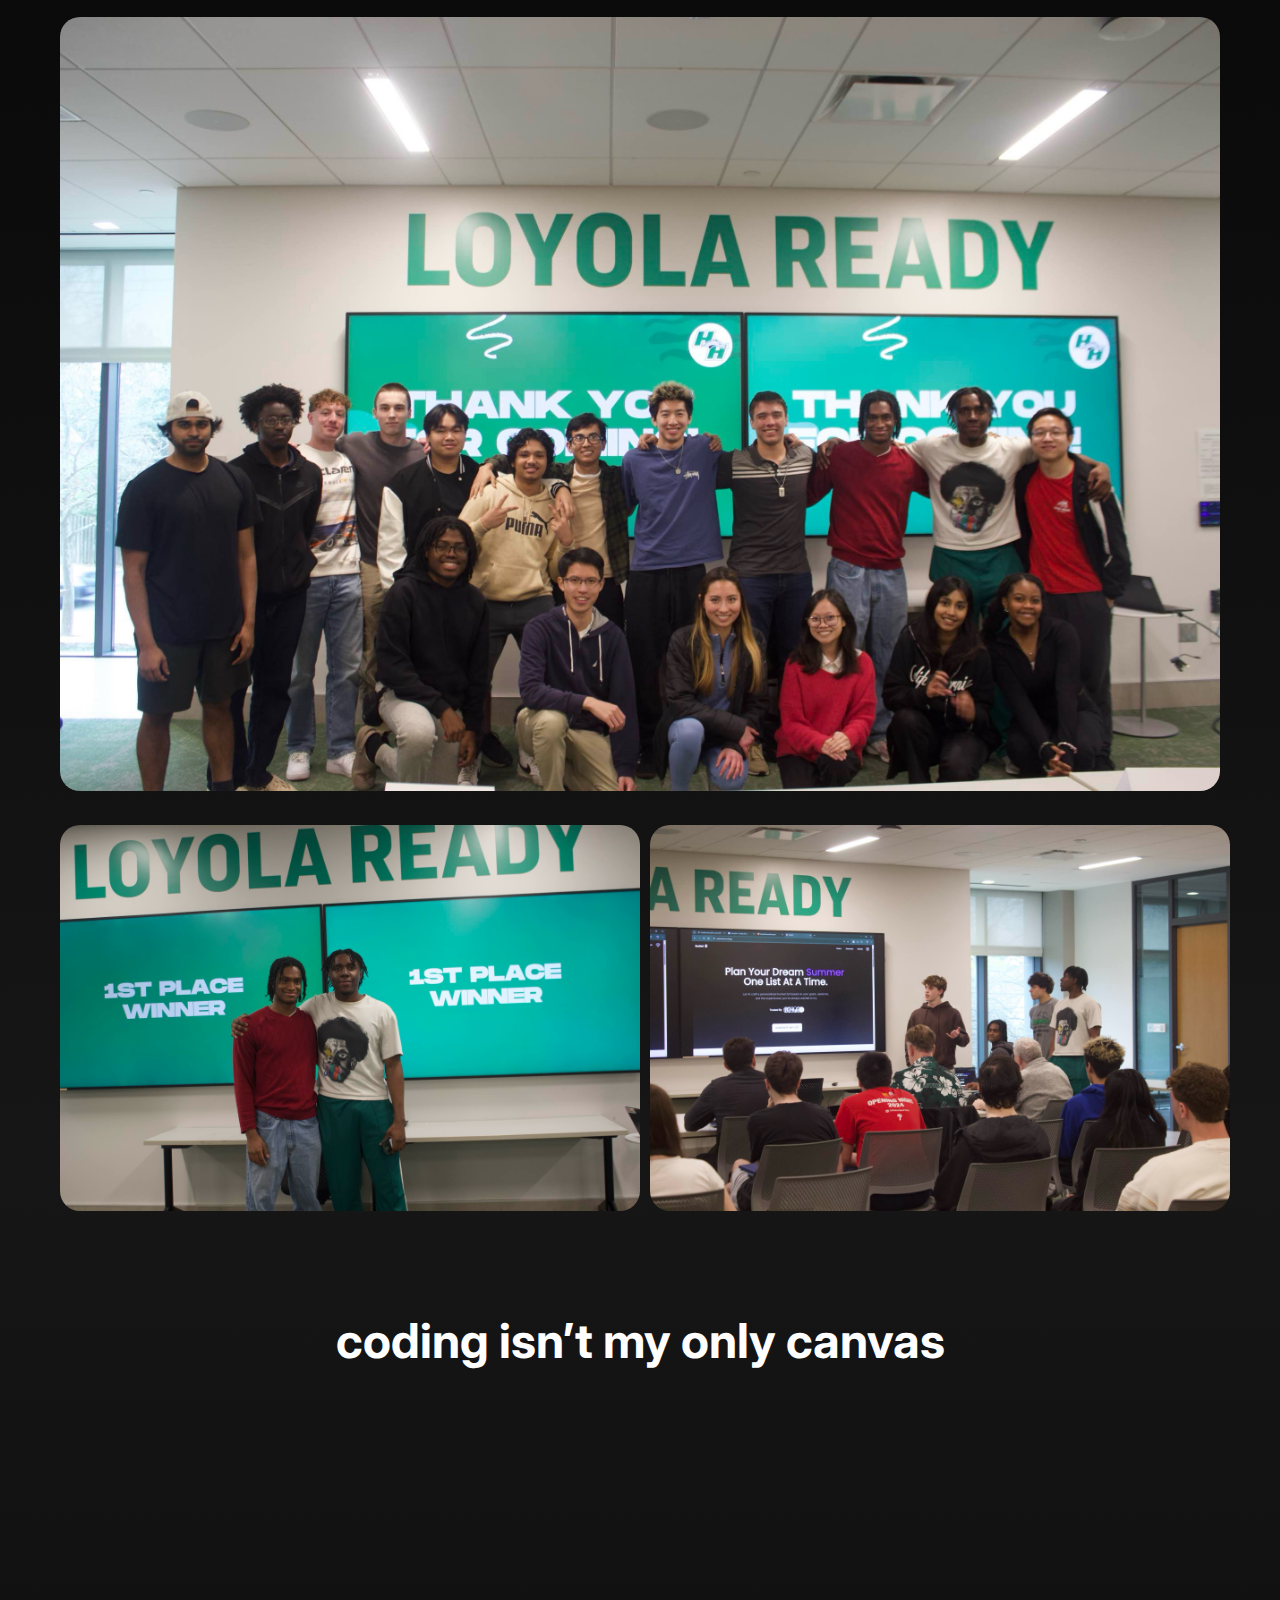
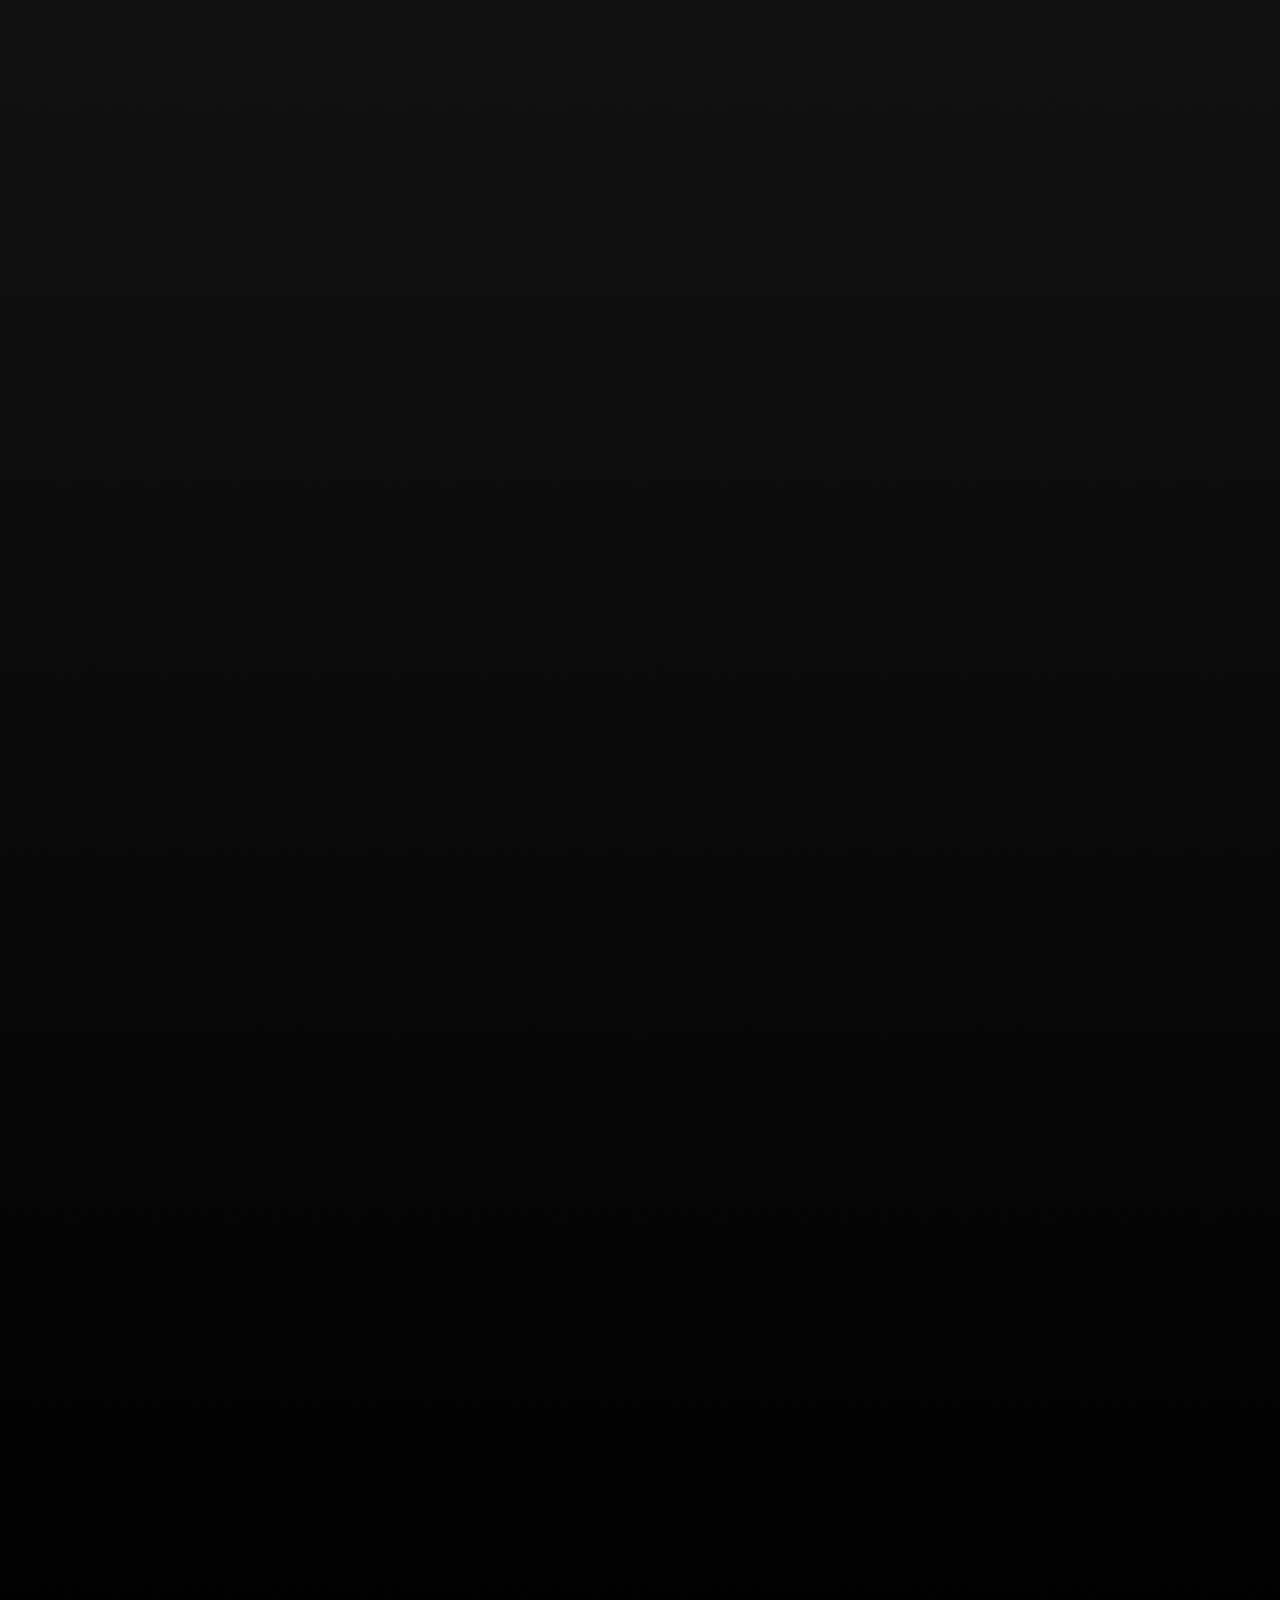
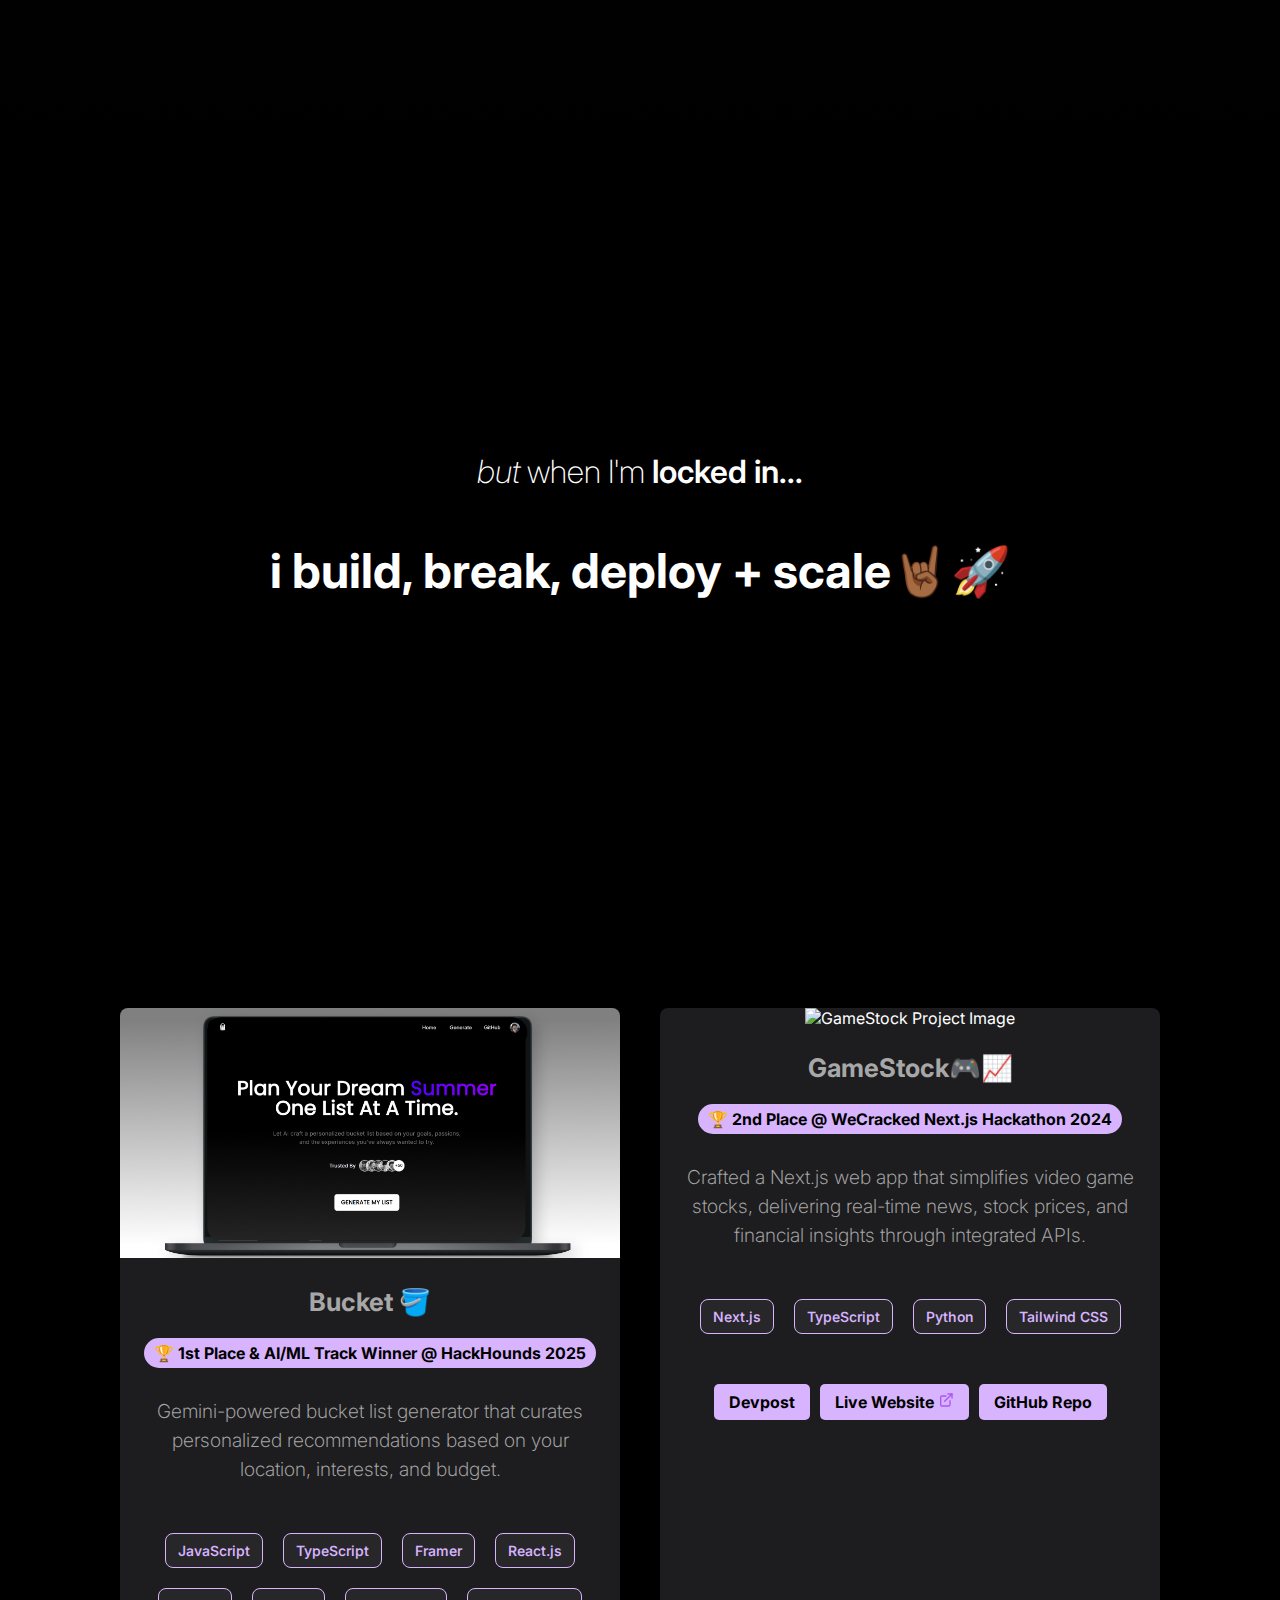
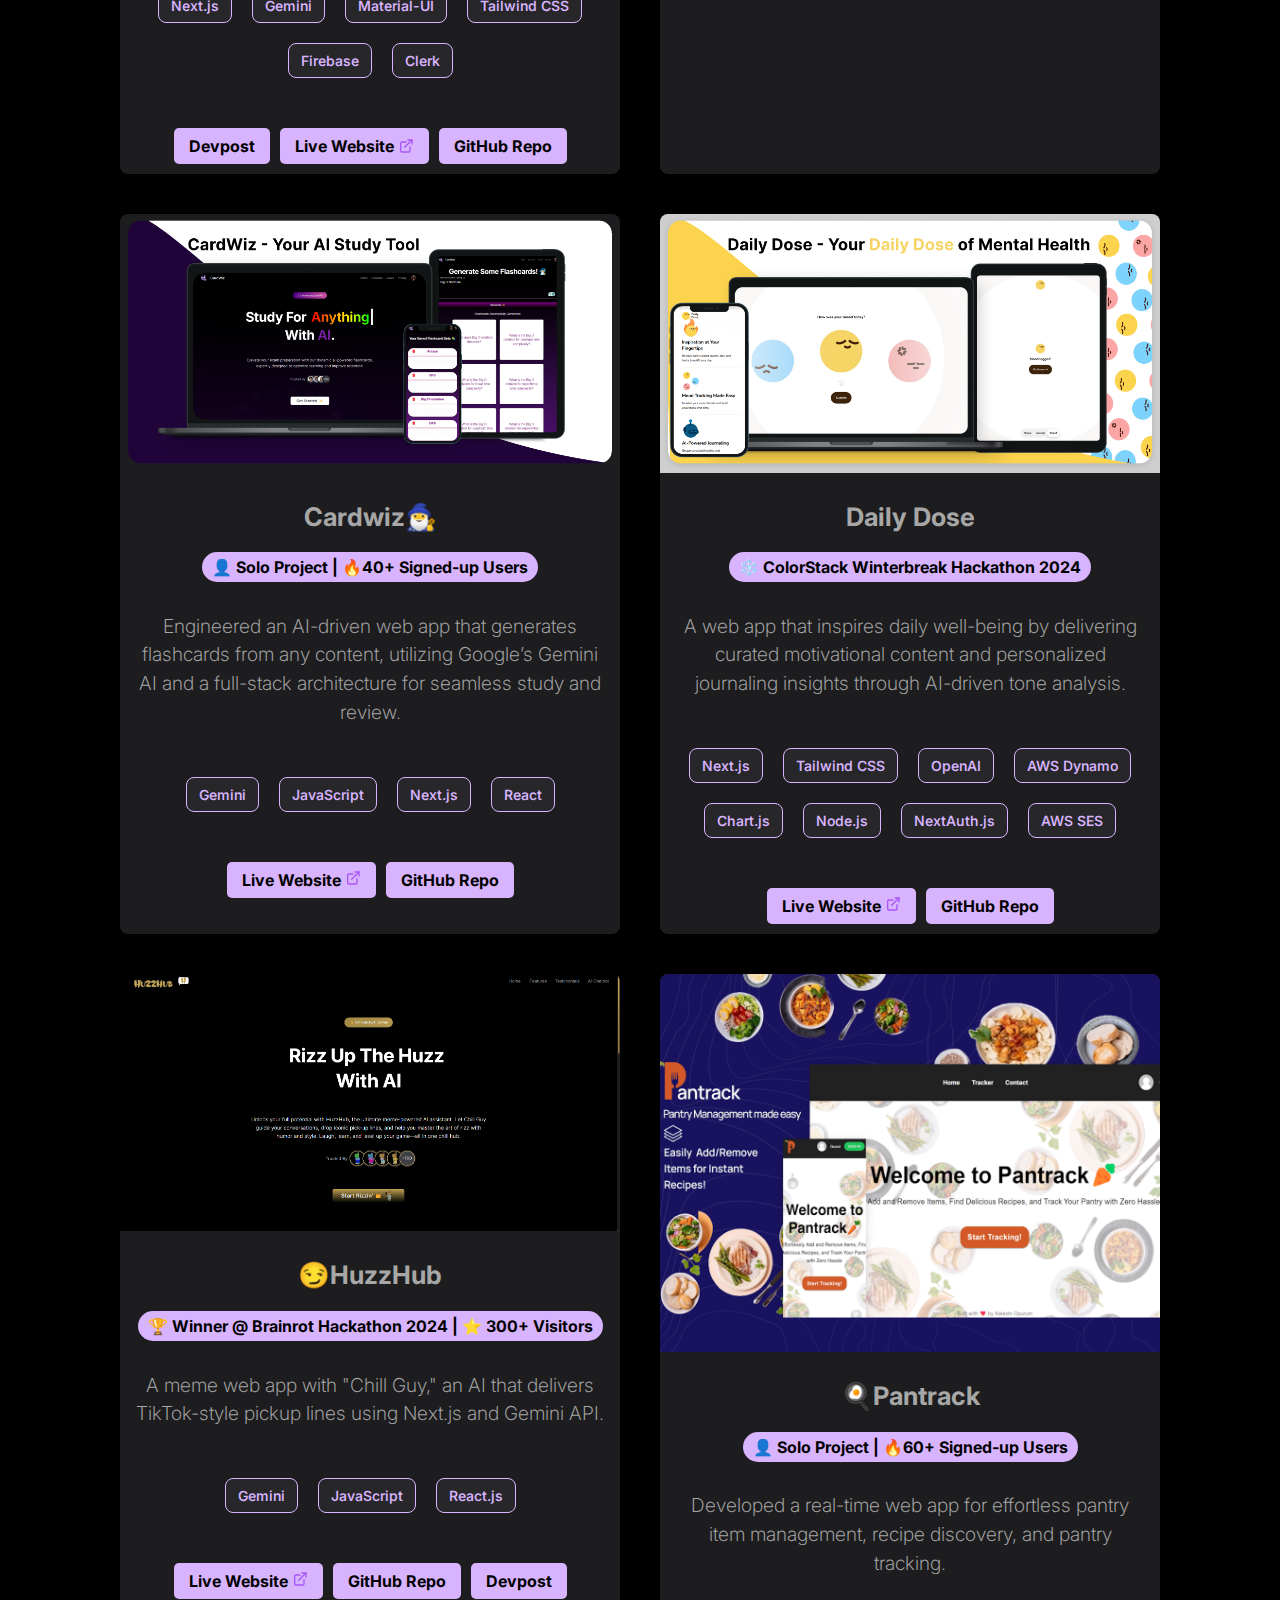
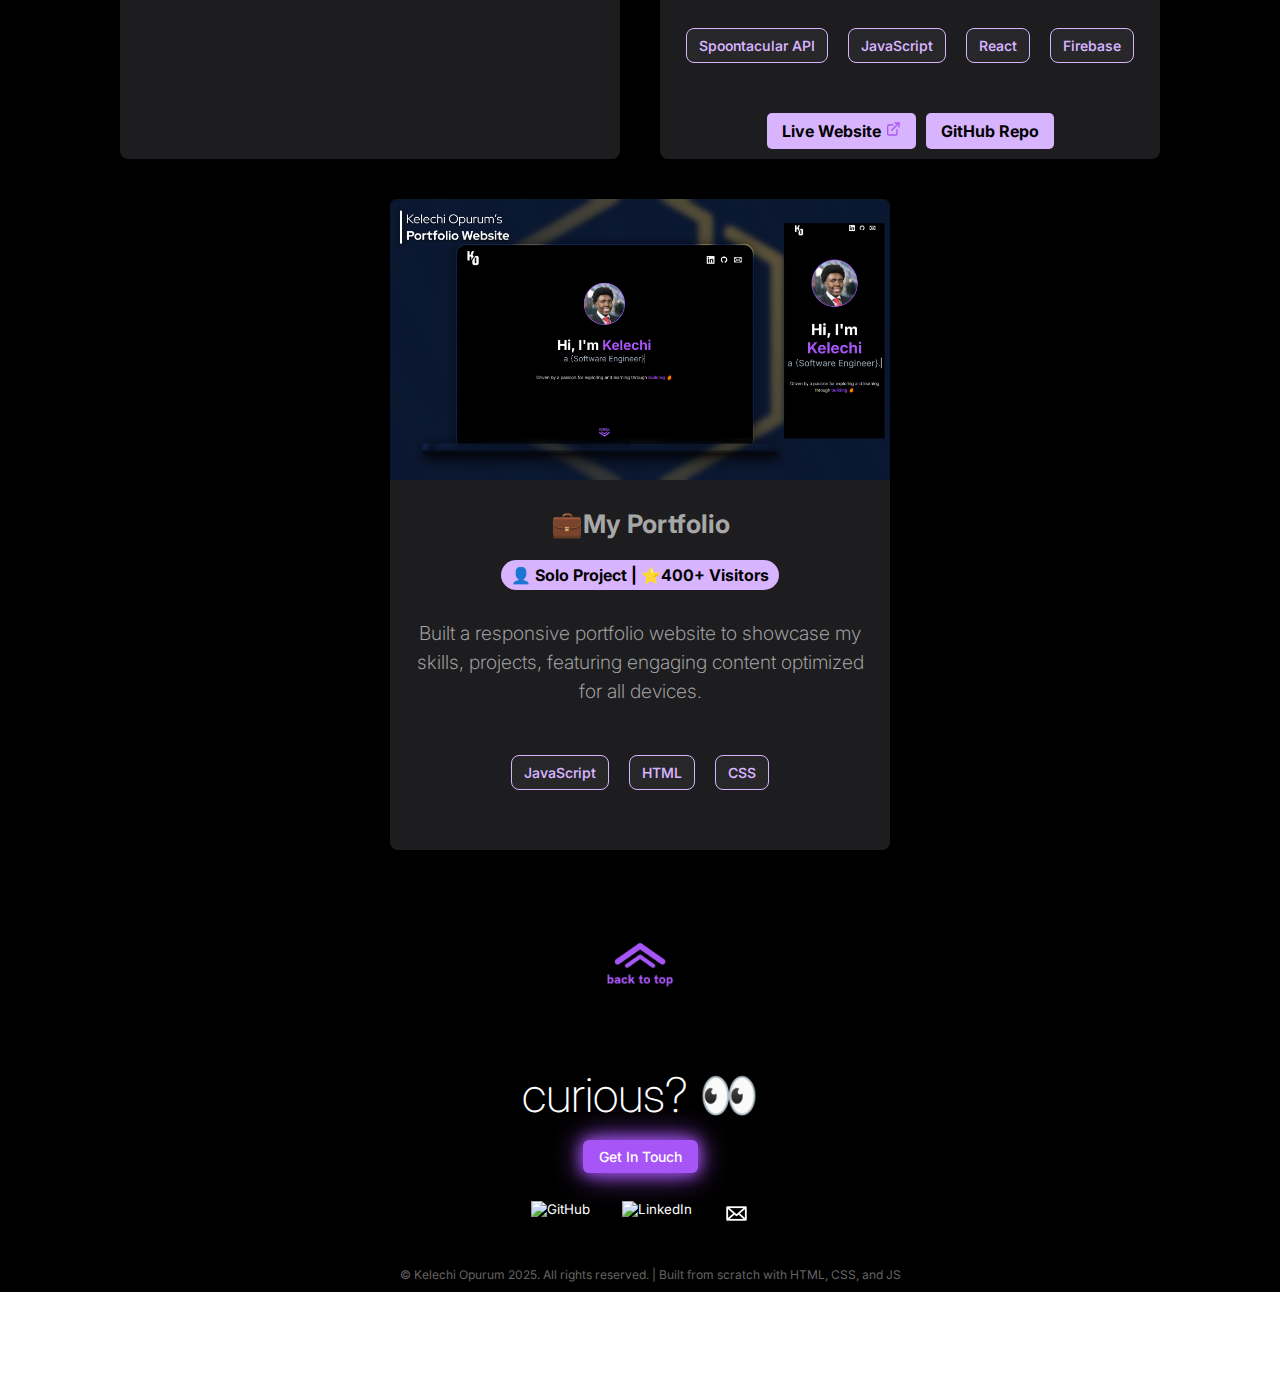
==== commit f2462de1: "🧼 chore: fixed experience date" ====
--- a/index.html
+++ b/index.html
@@ -328,7 +328,7 @@
                         border-radius: 50%;
                         margin-right: 4px;
                     "></span>
-                    Jul 2024 - Sep 2024
+                    Sep 2024 - Dec 2024
                     </span>
                 </div>
   
@@ -403,7 +403,7 @@
                         border-radius: 50%;
                         margin-right: 4px;
                     "></span>
-                    Sep 2024 - Dec 2024
+                    Jul 2024 - Sep 2024
                     </span>
                 </div>  
   
